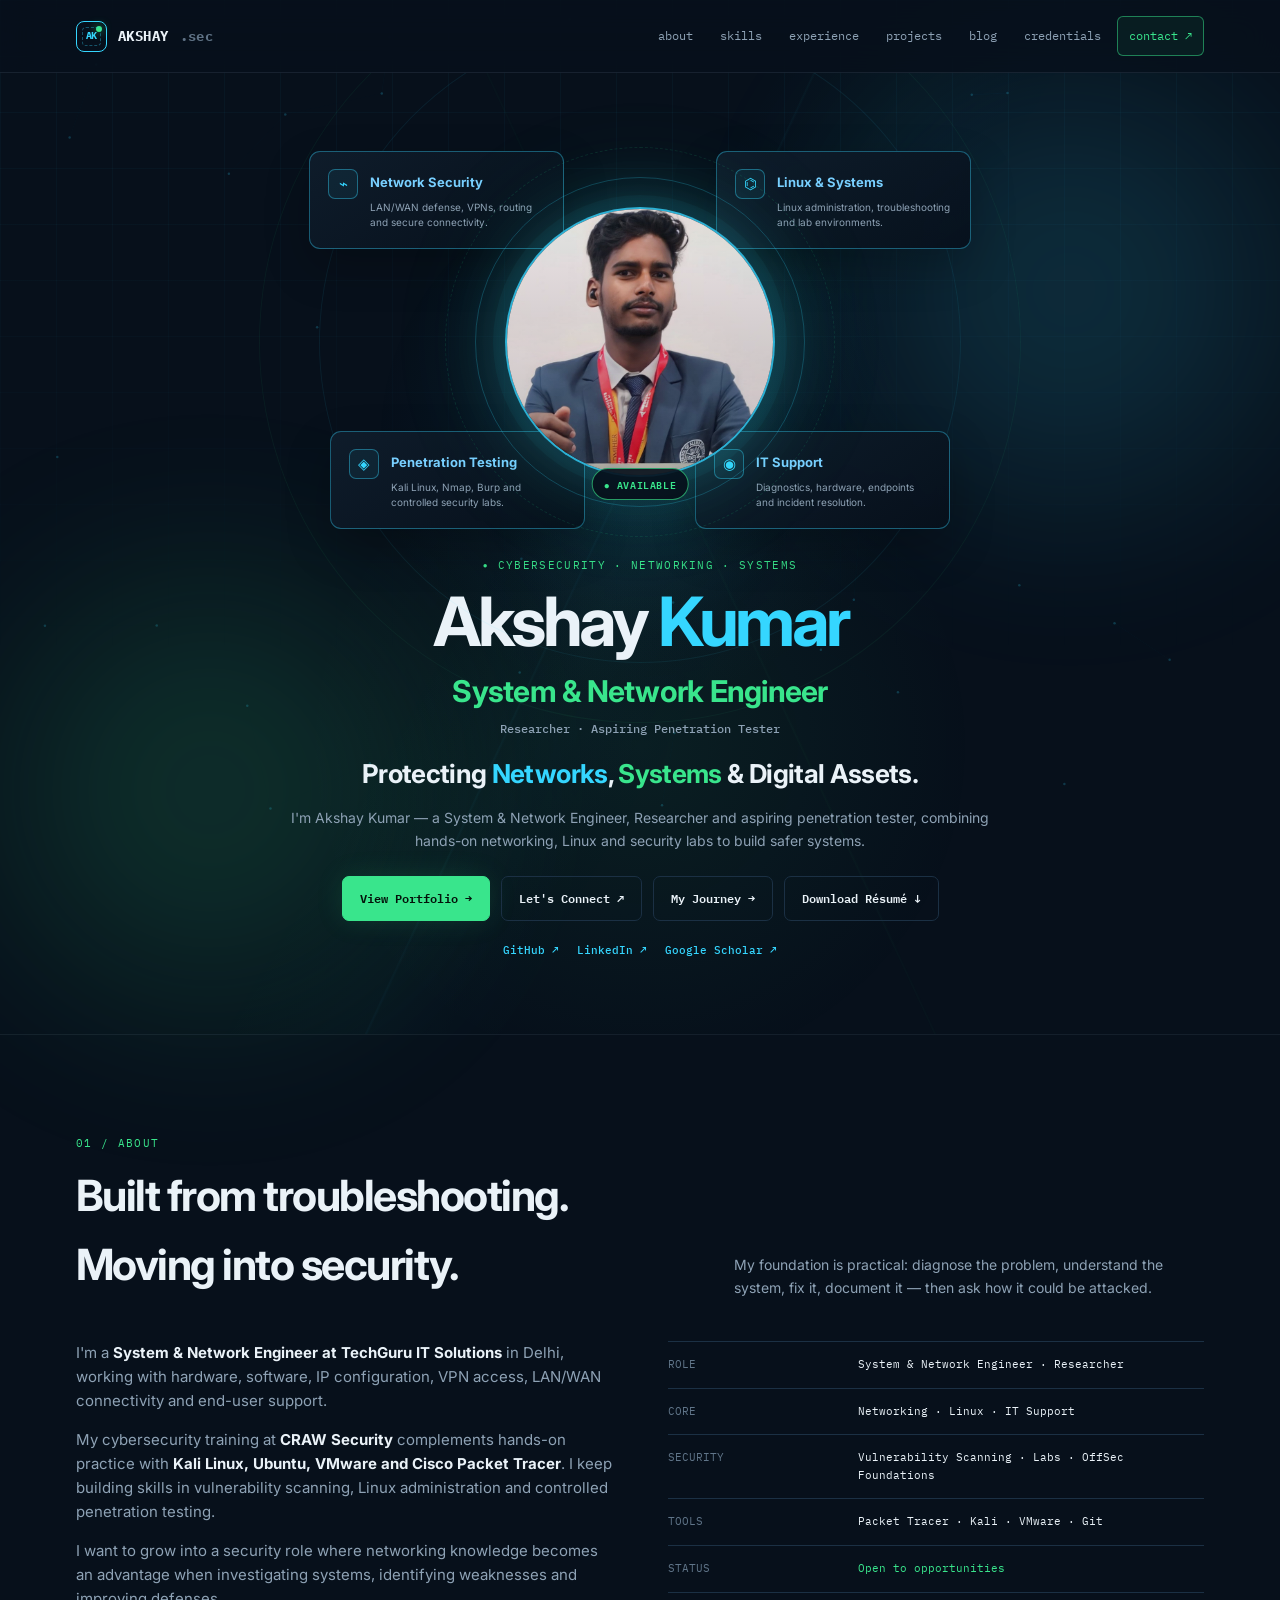
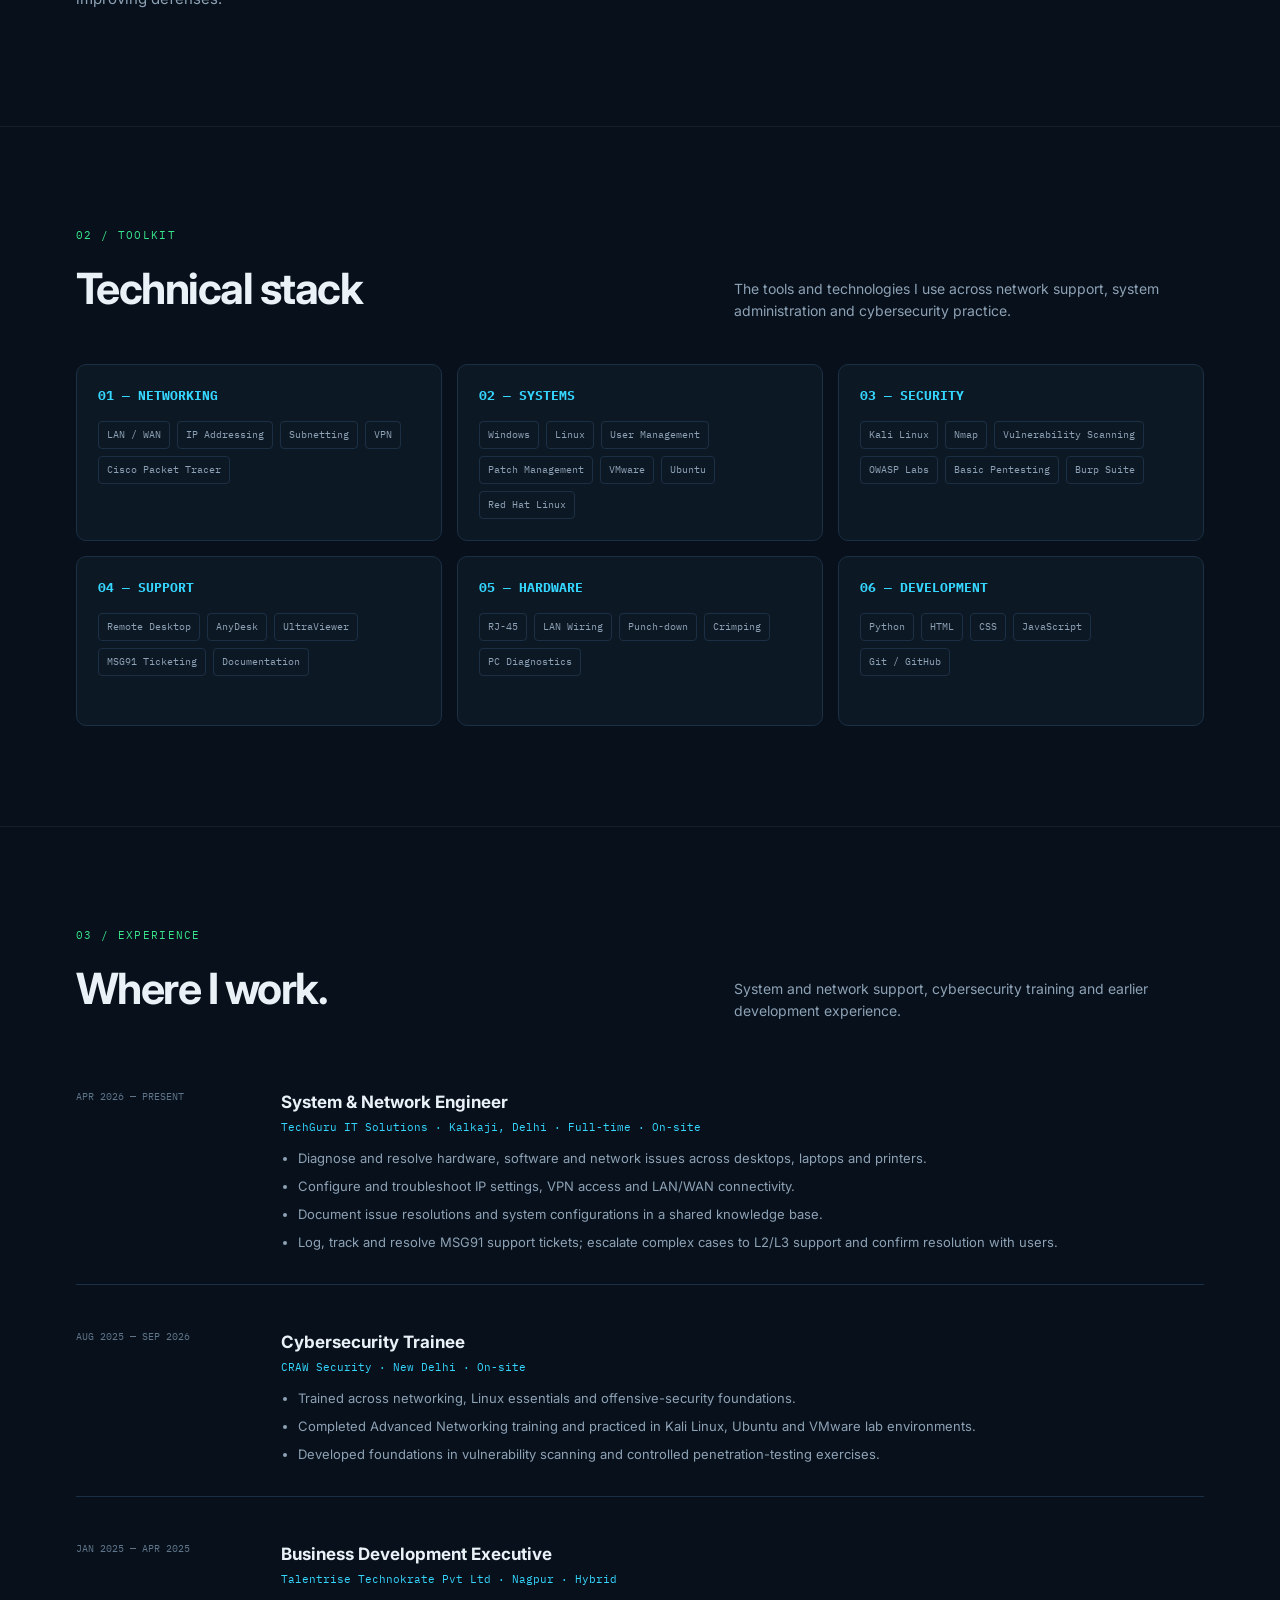
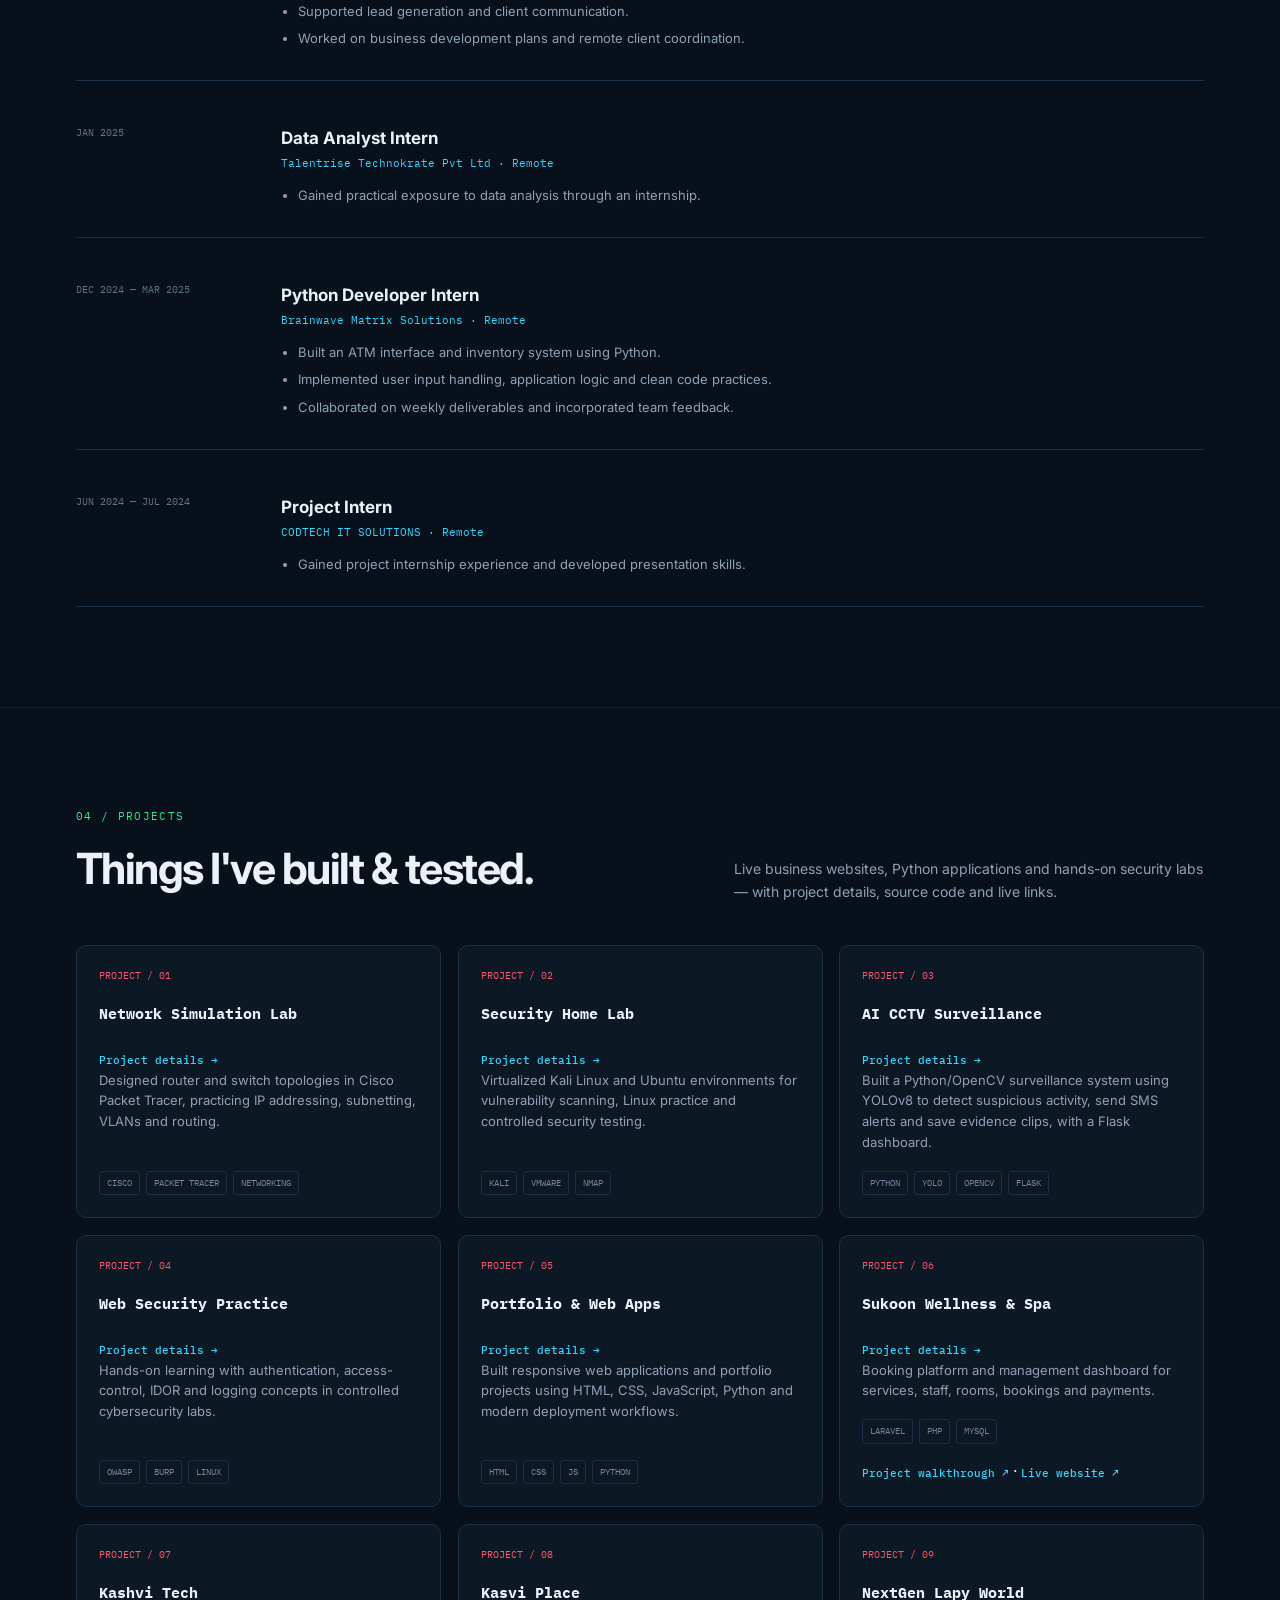
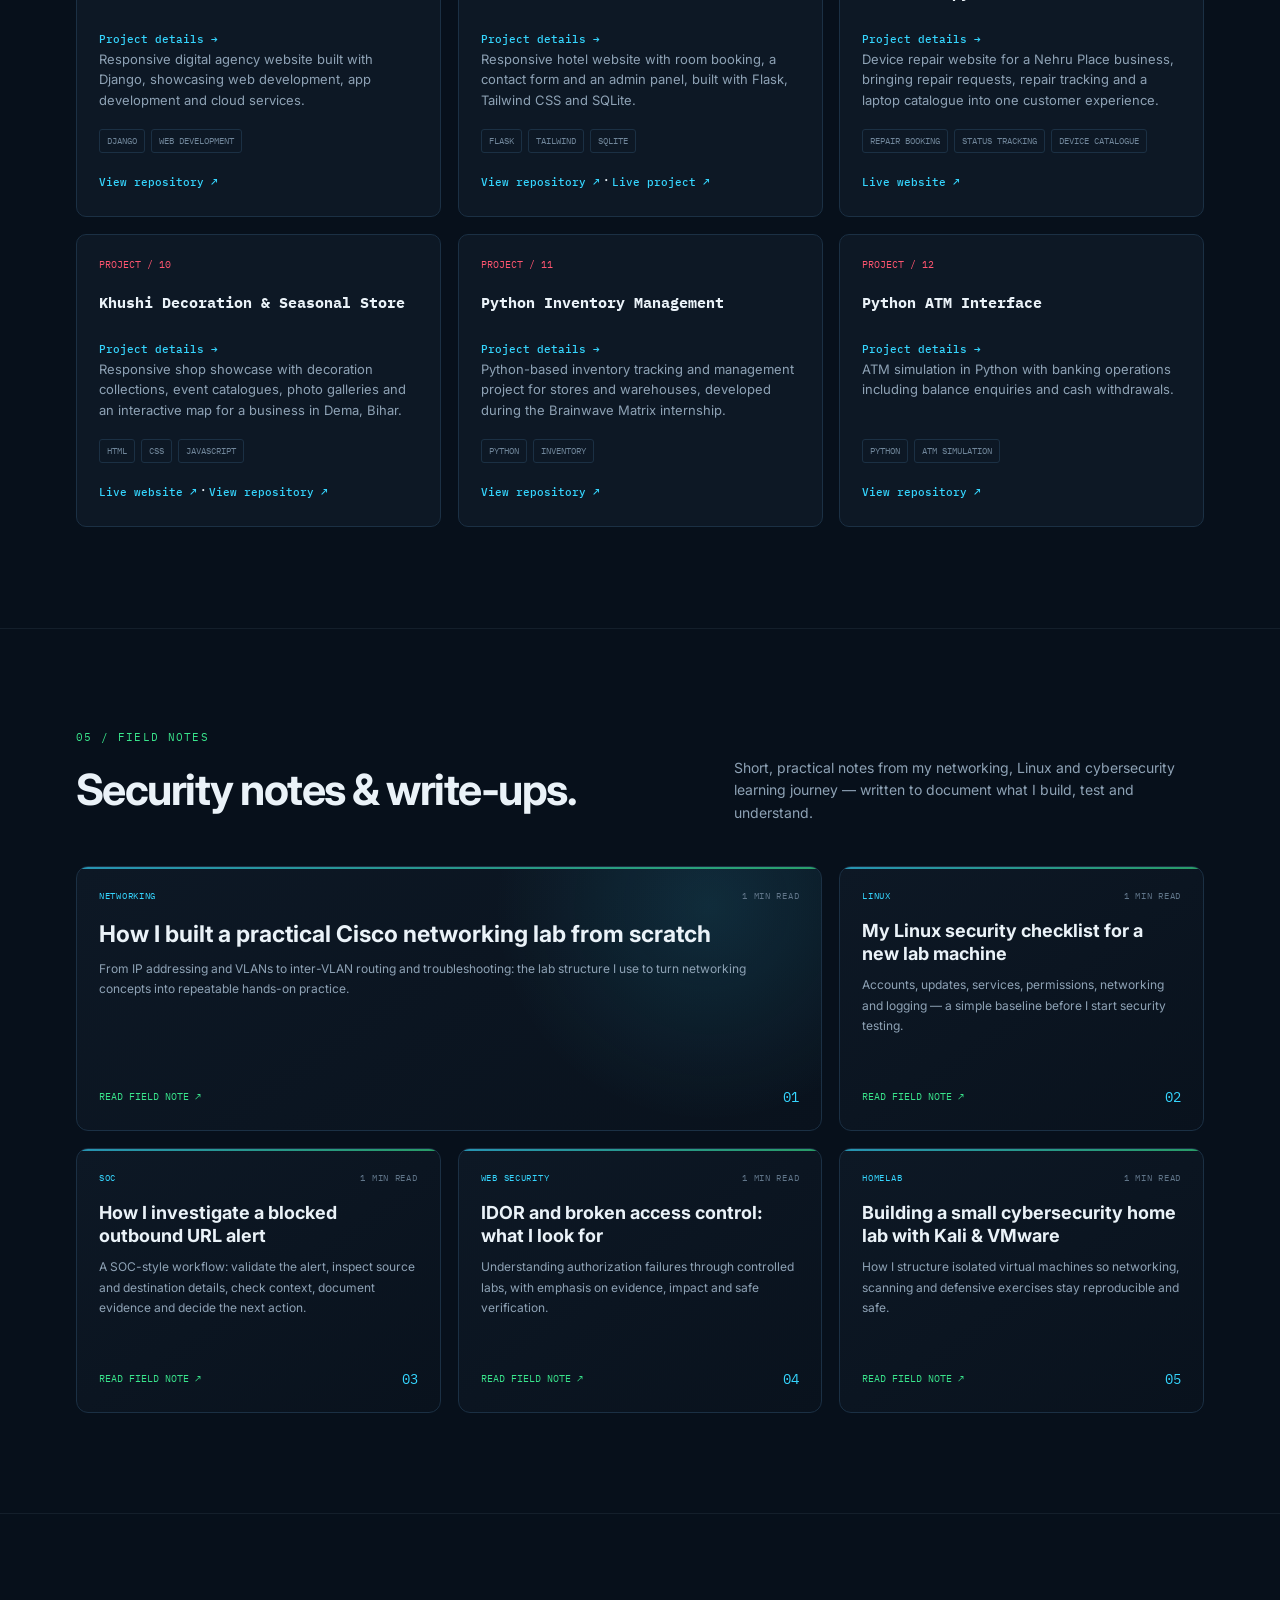
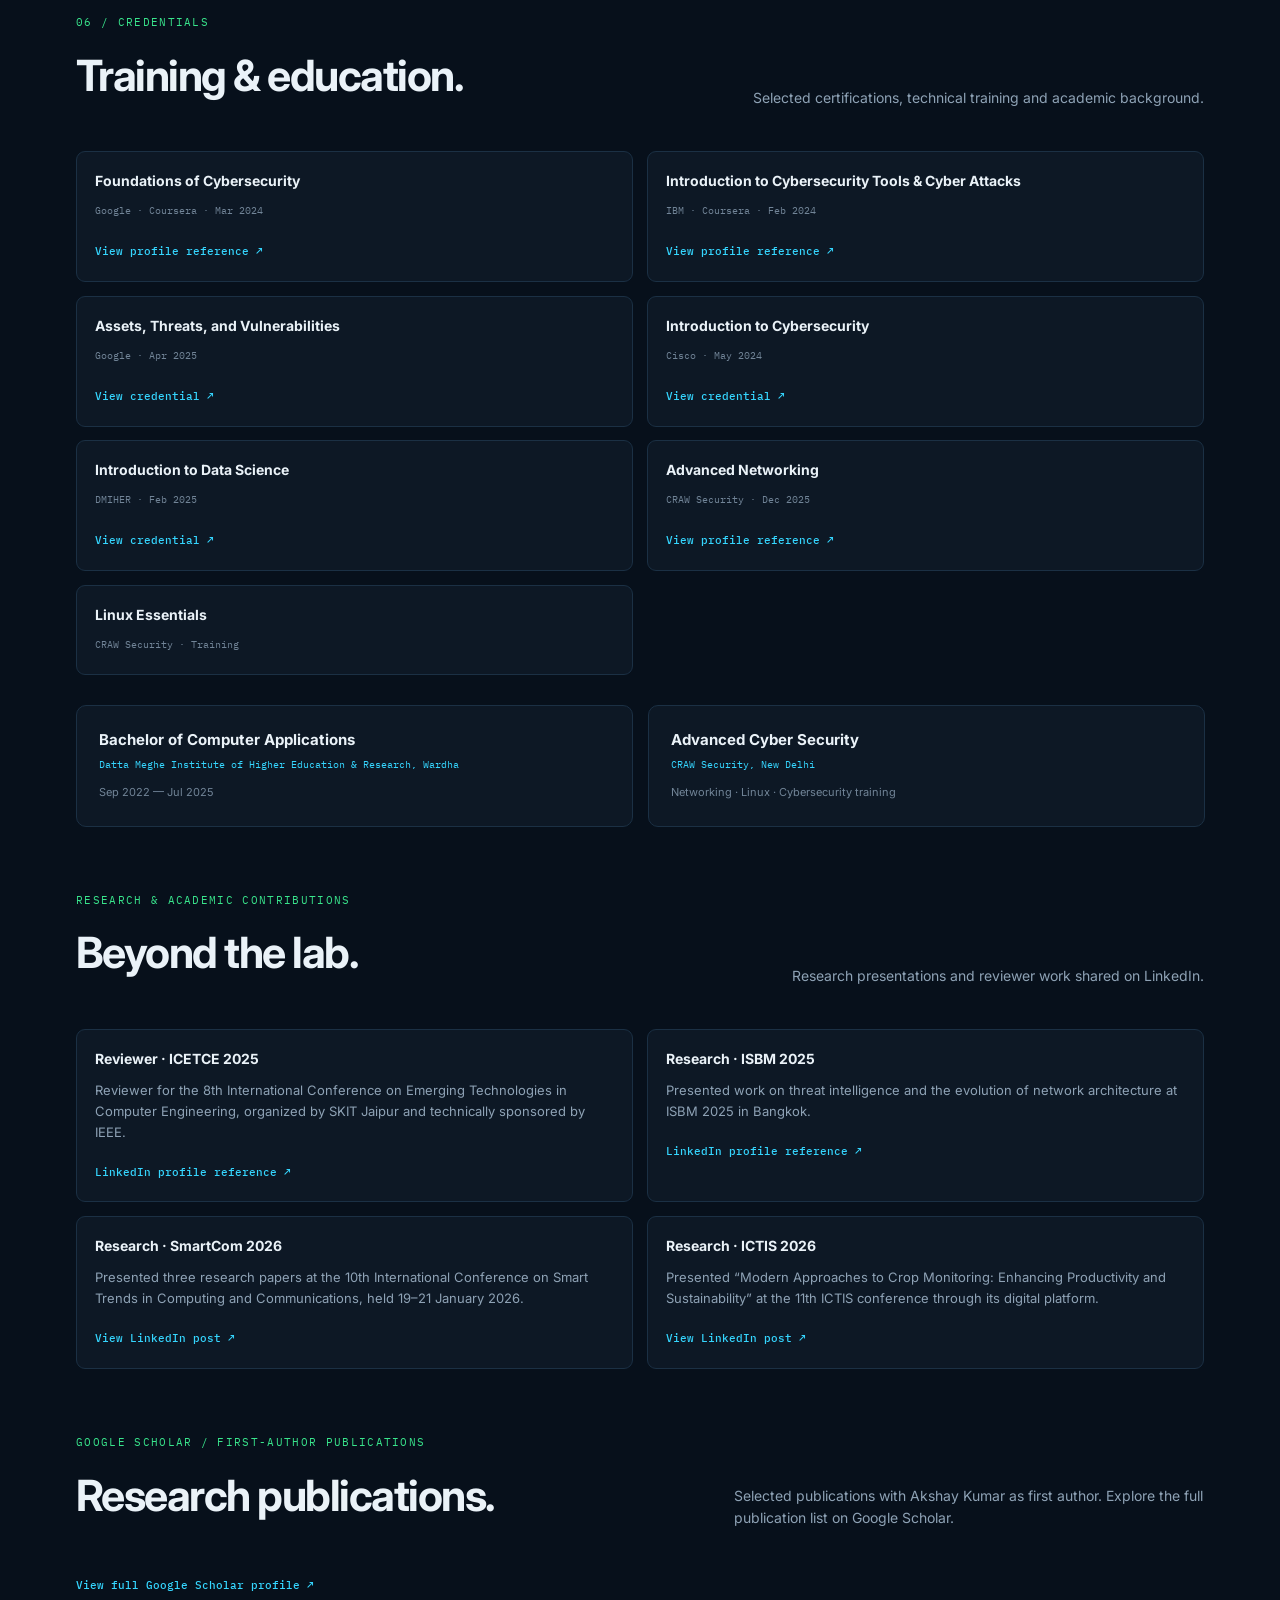
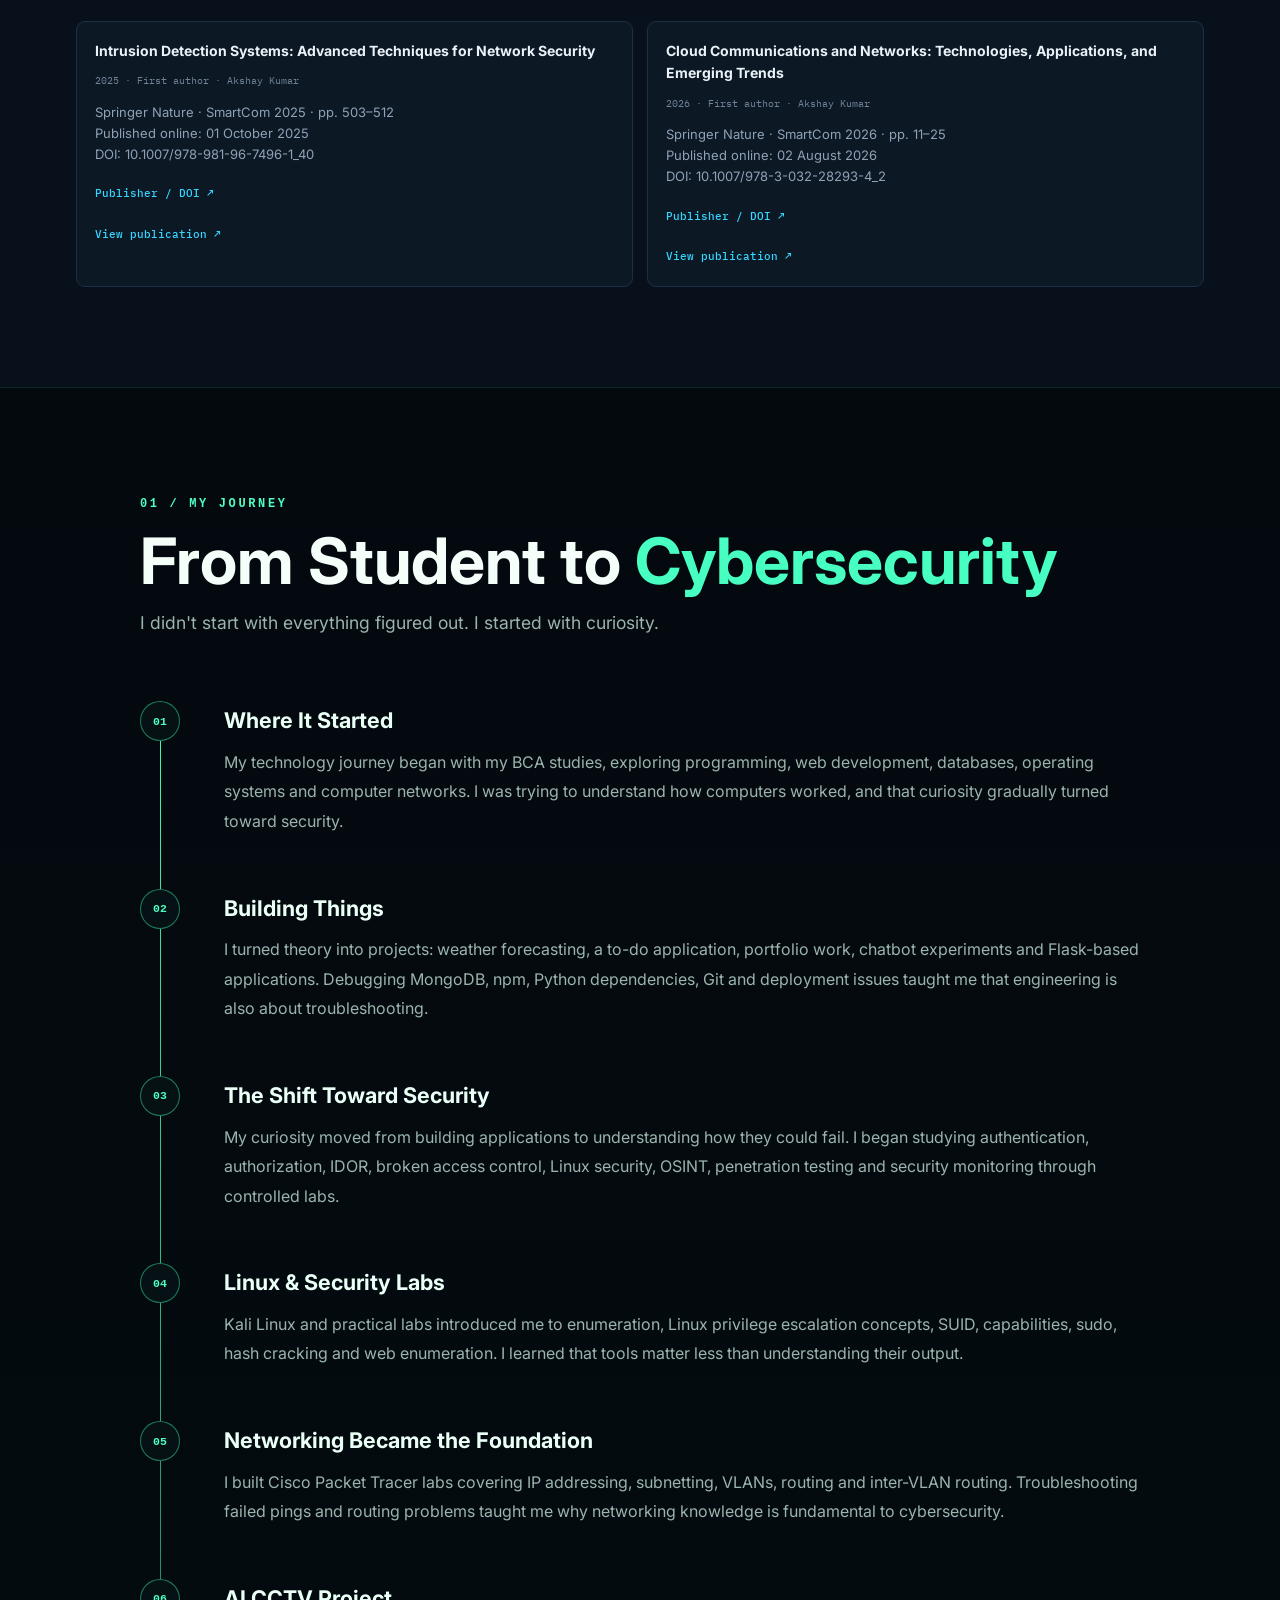
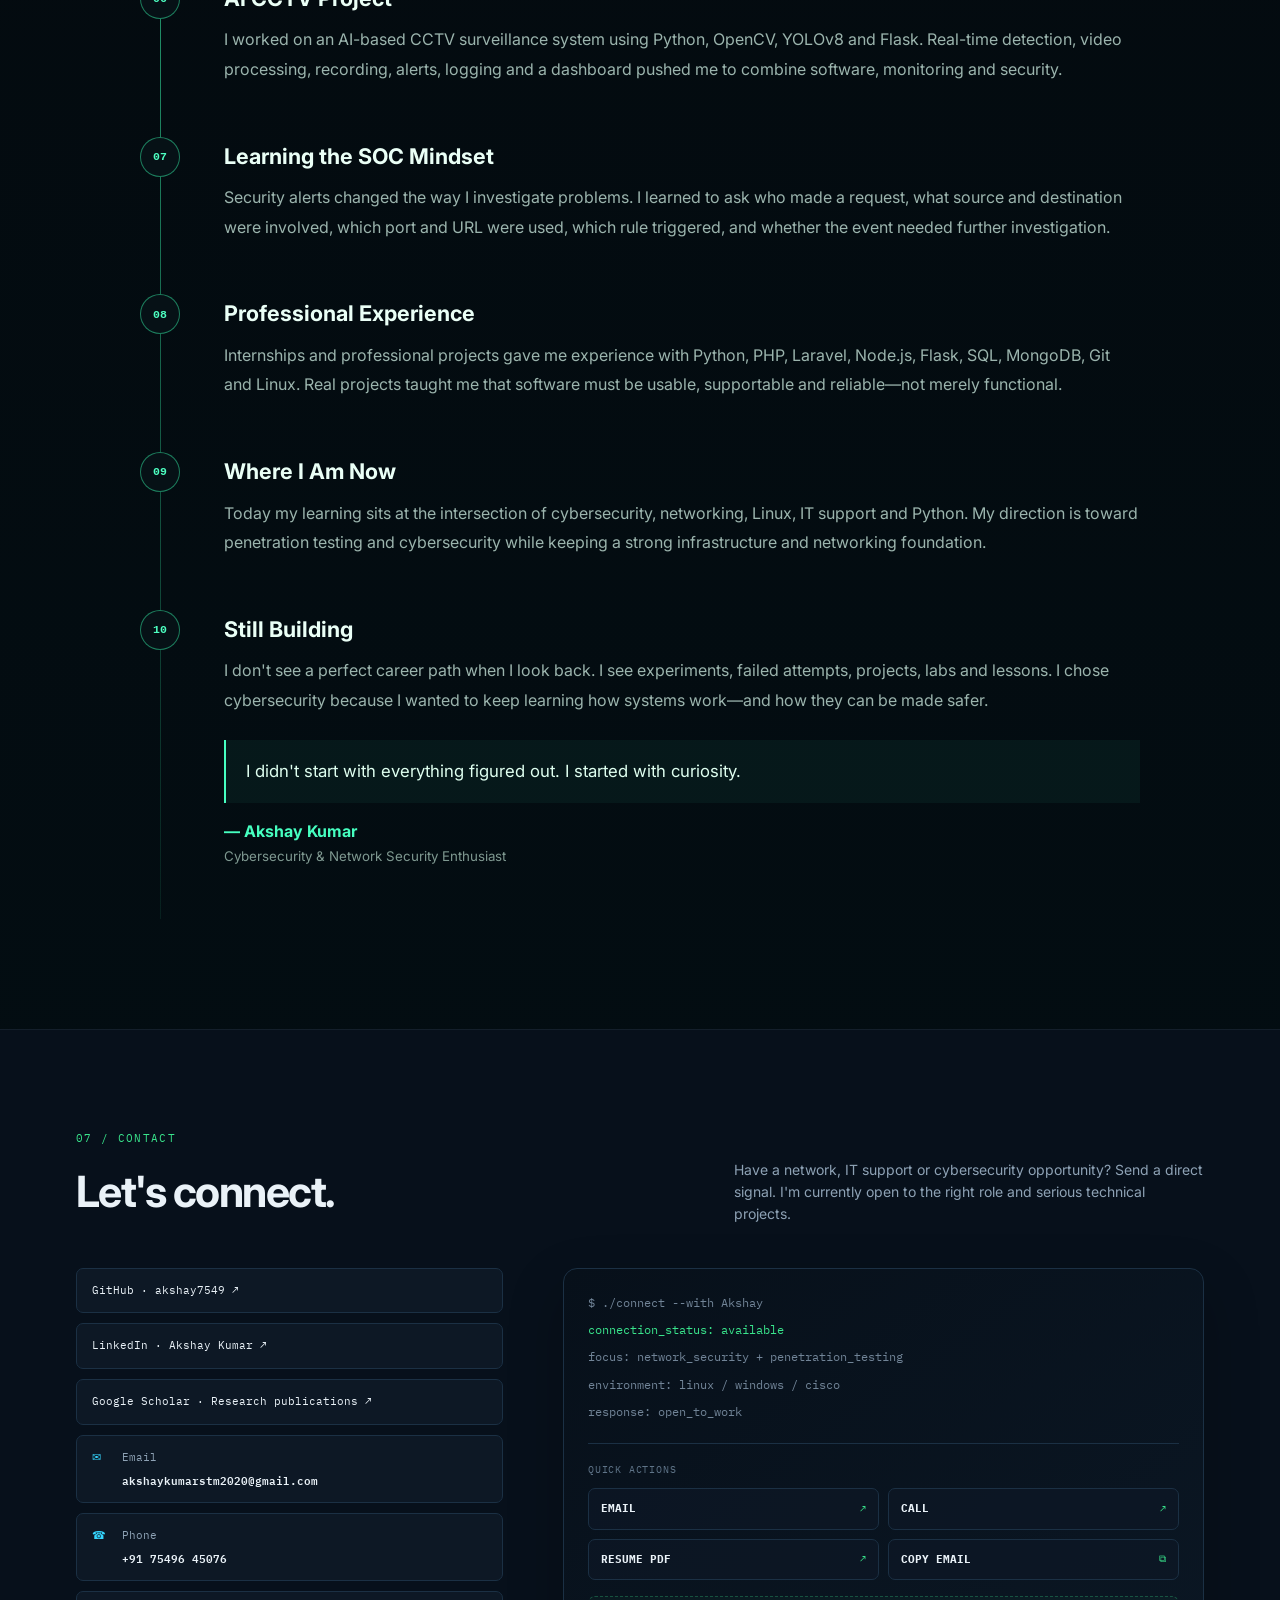
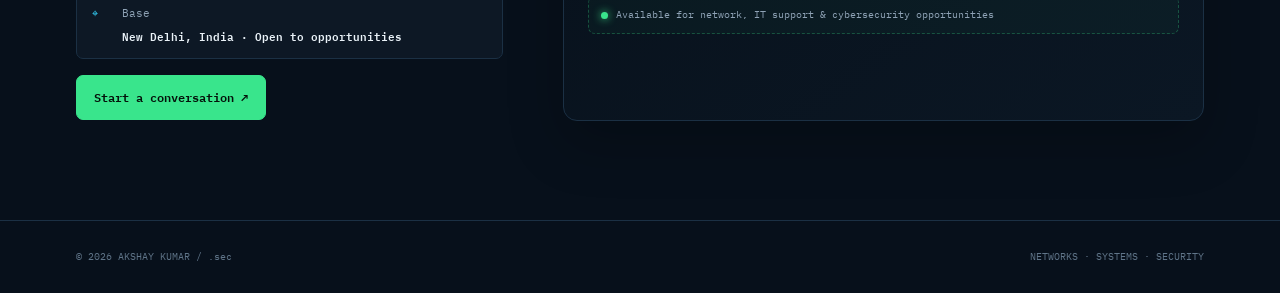
==== index.html @ 7baf6b35 "Add NextGen and GitHub projects to portfolio" ====
<!DOCTYPE html>
<html lang="en">
<head>
<meta charset="UTF-8">
<meta name="viewport" content="width=device-width,initial-scale=1.0">
<title>Akshay Kumar | System &amp; Network Engineer &amp; Researcher</title>
<meta name="description" content="Akshay Kumar — System &amp; Network Engineer, Researcher and aspiring penetration tester. Networking, Linux, IT support and hands-on cybersecurity labs.">
<meta name="theme-color" content="#07101b">
<meta name="color-scheme" content="dark">
<link rel="canonical" href="https://theakshaydev.space/">
<meta property="og:type" content="website">
<meta property="og:locale" content="en_US">
<meta property="og:site_name" content="Akshay Kumar Portfolio">
<meta property="og:title" content="Akshay Kumar | System &amp; Network Engineer &amp; Researcher">
<meta property="og:description" content="Networking, Linux, IT support and hands-on cybersecurity labs. Explore Akshay Kumar's projects, research and experience.">
<meta property="og:url" content="https://theakshaydev.space/">
<meta property="og:image" content="https://theakshaydev.space/assets/akshay-profile-portrait.jpg">
<meta property="og:image:alt" content="Akshay Kumar">
<meta name="twitter:card" content="summary">
<meta name="twitter:title" content="Akshay Kumar | System &amp; Network Engineer &amp; Researcher">
<meta name="twitter:description" content="Networking, Linux, IT support and hands-on cybersecurity labs. Explore projects, research and experience.">
<meta name="twitter:image" content="https://theakshaydev.space/assets/akshay-profile-portrait.jpg">
<meta name="twitter:image:alt" content="Akshay Kumar">
<link rel="preconnect" href="https://fonts.googleapis.com">
<link rel="preconnect" href="https://fonts.gstatic.com" crossorigin>
<link href="https://fonts.googleapis.com/css2?family=IBM+Plex+Mono:wght@400;500;600;700&family=Inter:wght@400;500;600;700;800&display=swap" rel="stylesheet">
<style>
:root{--bg:#07101b;--bg2:#0a1624;--card:#0d1825;--card2:#101e2d;--line:#1b3044;--text:#eaf2f8;--muted:#8ea2b5;--cyan:#35d6ff;--green:#39e58c;--lime:#9dff71;--red:#ff5570;--mono:'IBM Plex Mono',monospace;--sans:'Inter',sans-serif;--max:1180px}
*{box-sizing:border-box;margin:0;padding:0}html{scroll-behavior:smooth}body{background:var(--bg);color:var(--text);font-family:var(--sans);line-height:1.6;overflow-x:hidden}a{color:inherit;text-decoration:none}button{font:inherit}.wrap{max-width:var(--max);margin:auto;padding:0 26px}.grid-bg{position:fixed;inset:0;z-index:-3;background-image:linear-gradient(rgba(53,214,255,.045) 1px,transparent 1px),linear-gradient(90deg,rgba(53,214,255,.045) 1px,transparent 1px);background-size:56px 56px;mask-image:linear-gradient(to bottom,black,transparent 75%)}#network{position:fixed;inset:0;z-index:-2;opacity:.45;pointer-events:none}.glow{position:absolute;width:420px;height:420px;border-radius:50%;filter:blur(100px);opacity:.14;pointer-events:none}.g1{background:var(--cyan);right:-150px;top:80px}.g2{background:var(--green);left:-180px;top:580px}
header{position:sticky;top:0;z-index:50;background:rgba(7,16,27,.78);backdrop-filter:blur(18px);border-bottom:1px solid rgba(142,162,181,.13)}.nav{height:72px;display:flex;align-items:center;justify-content:space-between}.brand{display:flex;align-items:center;gap:11px;font-family:var(--mono);font-weight:700;font-size:14px;letter-spacing:.03em}.brand-mark{width:31px;height:31px;border:1px solid var(--cyan);display:grid;place-items:center;border-radius:8px;color:var(--cyan);position:relative}.brand-mark:after{content:'';position:absolute;inset:5px;border:1px dashed rgba(53,214,255,.35);border-radius:4px}.navlinks{display:flex;gap:5px;align-items:center}.navlinks a{font-family:var(--mono);font-size:12px;color:var(--muted);padding:9px 11px;border-radius:6px}.navlinks a:hover{color:var(--text);background:var(--card)}.navbtn{border:1px solid rgba(57,229,140,.5);color:var(--green)!important;background:rgba(57,229,140,.06)}.toggle{display:none;background:none;border:1px solid var(--line);color:var(--text);width:38px;height:38px;border-radius:7px}
.hero{min-height:calc(100vh - 72px);display:flex;align-items:center;padding:72px 0 80px;position:relative}.hero-grid{display:grid;grid-template-columns:1.05fr .95fr;gap:72px;align-items:center}.eyebrow{font-family:var(--mono);font-size:11px;color:var(--green);letter-spacing:.12em;text-transform:uppercase;margin-bottom:18px;display:flex;gap:9px;align-items:center}.eyebrow:before{content:'●';font-size:8px;animation:pulse 1.8s infinite}@keyframes pulse{50%{opacity:.25}}h1{font-size:clamp(42px,6vw,76px);line-height:1.02;letter-spacing:-.055em;max-width:760px;margin-bottom:22px}h1 .cyan{color:var(--cyan)}h1 .green{color:var(--green)}.lead{font-size:16px;color:var(--muted);max-width:650px;margin-bottom:28px}.tags{display:flex;flex-wrap:wrap;gap:8px;margin-bottom:34px}.tag{font-family:var(--mono);font-size:11px;color:#a9bac9;border:1px solid var(--line);padding:6px 10px;border-radius:5px;background:rgba(13,24,37,.65)}.actions{display:flex;gap:11px;flex-wrap:wrap}.btn{font-family:var(--mono);font-size:12px;font-weight:600;padding:12px 17px;border-radius:7px;border:1px solid var(--line);display:inline-flex;align-items:center;gap:8px}.primary{background:var(--green);border-color:var(--green);color:#04110a}.primary:hover{filter:brightness(1.07);transform:translateY(-1px)}.secondary:hover{border-color:var(--cyan);color:var(--cyan)}
.hero-visual{position:relative}.operator{background:linear-gradient(145deg,rgba(13,24,37,.96),rgba(8,17,28,.96));border:1px solid var(--line);border-radius:14px;overflow:hidden;box-shadow:0 30px 80px rgba(0,0,0,.3)}.op-top{display:flex;align-items:center;justify-content:space-between;padding:13px 16px;border-bottom:1px solid var(--line);font-family:var(--mono);font-size:10px;color:var(--muted)}.status{color:var(--green);display:flex;gap:7px;align-items:center}.status i{width:7px;height:7px;border-radius:50%;background:var(--green);box-shadow:0 0 10px var(--green)}.op-body{display:grid;grid-template-columns:220px 1fr;gap:28px;padding:24px;align-items:center}.photo-frame{width:210px;height:210px;border:2px solid rgba(57,229,140,.72);border-radius:50%;overflow:hidden;position:relative;background:radial-gradient(circle at 50% 42%,#173e35 0,#0d2a25 48%,#07101a 72%);box-shadow:0 0 0 10px rgba(57,229,140,.045),0 0 45px rgba(57,229,140,.16)}.photo-frame:before{content:'';position:absolute;inset:-2px;background:radial-gradient(circle at 50% 65%,rgba(57,229,140,.26),transparent 58%);z-index:0}.photo-frame img{position:relative;z-index:1;width:100%;height:100%;object-fit:cover;object-position:50% 17%;filter:saturate(.96) contrast(1.04)}.photo-frame:after{content:'';position:absolute;inset:0;border-radius:50%;box-shadow:inset 0 -35px 50px rgba(4,12,20,.5);pointer-events:none;z-index:2}.badge{position:absolute;left:50%;bottom:9px;transform:translateX(-50%);z-index:3;background:rgba(7,16,27,.92);border:1px solid var(--green);padding:5px 10px;border-radius:999px;font-family:var(--mono);font-size:9px;color:var(--green);white-space:nowrap;box-shadow:0 0 18px rgba(57,229,140,.15)}.op-copy .mini{font-family:var(--mono);font-size:10px;color:var(--red);letter-spacing:.12em;text-transform:uppercase;margin:8px 0}.op-copy h2{font-family:var(--mono);font-size:22px;margin-bottom:3px}.role{color:var(--muted);font-size:12px;margin-bottom:18px}.meta{display:grid;grid-template-columns:1fr 1fr;gap:10px}.meta div{border-top:1px solid var(--line);padding-top:8px}.meta b{display:block;font-family:var(--mono);font-size:9px;color:#61768b;text-transform:uppercase;margin-bottom:2px}.meta span{font-family:var(--mono);font-size:11px}.terminal{margin-top:16px;background:#07101a;border:1px solid var(--line);border-radius:12px;overflow:hidden}.termbar{padding:11px 14px;border-bottom:1px solid var(--line);font-family:var(--mono);font-size:10px;color:#5f7285;display:flex;gap:7px}.termbar i{width:8px;height:8px;border-radius:50%;background:#405365}.term{padding:18px;font-family:var(--mono);font-size:11px}.cmd{color:var(--cyan);margin-bottom:7px}.out{color:#718497;margin-bottom:11px}.open{color:var(--green)}

/* Spotlight hero — original layout inspired by the supplied reference */
.hero-spotlight{min-height:calc(100vh - 72px);padding:54px 0 74px;overflow:hidden;position:relative;background:radial-gradient(circle at 50% 38%,rgba(24,86,130,.16),transparent 30%),radial-gradient(circle at 50% 70%,rgba(57,229,140,.07),transparent 36%)}
.hero-tech-bg{position:absolute;inset:0;pointer-events:none;opacity:.5;background:radial-gradient(circle at 50% 42%,rgba(53,214,255,.12),transparent 19%),linear-gradient(120deg,transparent 0 40%,rgba(53,214,255,.025) 50%,transparent 60%),linear-gradient(300deg,transparent 0 45%,rgba(57,229,140,.02) 50%,transparent 58%)}
.spotlight-wrap{position:relative;z-index:1}.spotlight-stage{height:430px;max-width:1000px;margin:0 auto;position:relative;display:flex;align-items:center;justify-content:center}.spot-photo-wrap{position:relative;width:330px;height:330px;display:grid;place-items:center;z-index:4}.spot-photo{width:270px;height:270px;border-radius:50%;overflow:hidden;border:2px solid rgba(53,214,255,.8);background:#0b1b28;box-shadow:0 0 0 12px rgba(53,214,255,.045),0 0 70px rgba(53,214,255,.25),0 0 130px rgba(57,229,140,.12);position:relative}.spot-photo:before{content:'';position:absolute;inset:0;background:linear-gradient(180deg,rgba(5,15,24,.02),rgba(5,15,24,.25));z-index:2}.spot-photo img{width:100%;height:100%;object-fit:cover;object-position:50% 15%;filter:saturate(.98) contrast(1.04);transform:scale(1.04)}.spot-ring{position:absolute;border:1px solid rgba(53,214,255,.22);border-radius:50%;pointer-events:none}.ring-1{width:330px;height:330px}.ring-2{width:390px;height:390px;border-color:rgba(57,229,140,.12);border-style:dashed;animation:spin 28s linear infinite}@keyframes spin{to{transform:rotate(360deg)}}.spot-status{position:absolute;bottom:7px;left:50%;transform:translateX(-50%);background:rgba(7,16,27,.9);border:1px solid rgba(57,229,140,.65);color:var(--green);font:600 10px var(--mono);padding:6px 11px;border-radius:999px;letter-spacing:.06em;white-space:nowrap;z-index:5}.spot-card{position:absolute;width:255px;padding:17px 18px;display:flex;gap:12px;align-items:flex-start;background:linear-gradient(145deg,rgba(16,30,45,.9),rgba(7,16,27,.92));border:1px solid rgba(53,214,255,.38);border-radius:11px;box-shadow:0 18px 45px rgba(0,0,0,.22);backdrop-filter:blur(8px);z-index:3}.spot-card:after{content:'';position:absolute;width:80px;height:1px;background:linear-gradient(90deg,rgba(53,214,255,.5),transparent);top:50%;}.card-tl{left:4%;top:24px}.card-tr{right:4%;top:24px}.card-bl{left:7%;bottom:28px}.card-br{right:7%;bottom:28px}.card-tl:after,.card-bl:after{right:-80px}.card-tr:after,.card-br:after{left:-80px;transform:rotate(180deg)}.spot-icon{width:30px;height:30px;flex:0 0 30px;display:grid;place-items:center;border:1px solid rgba(53,214,255,.4);border-radius:7px;color:var(--cyan);font-family:var(--mono);font-size:15px;background:rgba(53,214,255,.06)}.spot-card b{font-size:13px;color:#78cfff}.spot-card p{font-size:10px;color:var(--muted);line-height:1.55;margin-top:5px}.spotlight-copy{text-align:center;max-width:820px;margin:0 auto}.spotlight-copy .eyebrow{justify-content:center;margin-bottom:12px}.spotlight-copy h1{font-size:clamp(38px,5.5vw,68px);max-width:none;margin-bottom:16px}.spotlight-copy .lead{max-width:720px;margin:0 auto 24px;font-size:14px}.spotlight-copy .actions{justify-content:center}.spotlight-copy .primary{box-shadow:0 0 28px rgba(57,229,140,.12)}
.section{padding:100px 0;border-top:1px solid rgba(142,162,181,.1)}.section-head{display:flex;justify-content:space-between;gap:30px;align-items:end;margin-bottom:42px}.kicker{font-family:var(--mono);font-size:11px;color:var(--green);letter-spacing:.12em;text-transform:uppercase;margin-bottom:9px}.section h2{font-size:clamp(28px,4vw,43px);letter-spacing:-.035em}.section-head p{max-width:470px;color:var(--muted);font-size:14px}.about{display:grid;grid-template-columns:1fr 1fr;gap:55px}.about p{color:var(--muted);margin-bottom:15px;font-size:15px}.about strong{color:var(--text)}.info-list{border-top:1px solid var(--line)}.info-row{display:grid;grid-template-columns:170px 1fr;gap:20px;padding:14px 0;border-bottom:1px solid var(--line);font-family:var(--mono);font-size:11px}.info-row span:first-child{color:#607589}.skills{display:grid;grid-template-columns:repeat(3,1fr);gap:15px}.skill{background:var(--card);border:1px solid var(--line);border-radius:10px;padding:21px;min-height:170px}.skill:hover{border-color:#2d5972;transform:translateY(-2px)}.skill h3{font-family:var(--mono);font-size:13px;color:var(--cyan);margin-bottom:14px}.chips{display:flex;flex-wrap:wrap;gap:7px}.chip{font-family:var(--mono);font-size:10px;color:var(--muted);border:1px solid var(--line);padding:5px 8px;border-radius:4px}.experience{display:grid;gap:20px}.job{display:grid;grid-template-columns:170px 1fr;gap:35px;padding:24px 0;border-bottom:1px solid var(--line)}.job-date{font-family:var(--mono);font-size:10px;color:#607589}.job h3{font-size:17px;margin-bottom:3px}.company{font-family:var(--mono);font-size:11px;color:var(--cyan);margin-bottom:12px}.job ul{padding-left:17px;color:var(--muted);font-size:13px}.job li{margin-bottom:7px}.projects{display:grid;grid-template-columns:repeat(3,1fr);gap:17px}.project{background:var(--card);border:1px solid var(--line);border-radius:10px;padding:22px;min-height:230px;display:flex;flex-direction:column}.project-num{font-family:var(--mono);color:var(--red);font-size:10px;margin-bottom:18px}.project h3{font-family:var(--mono);font-size:15px;margin-bottom:10px}.project p{font-size:13px;color:var(--muted)}.stack{margin-top:auto;padding-top:18px;display:flex;flex-wrap:wrap;gap:6px}.stack span{font-family:var(--mono);font-size:9px;border:1px solid var(--line);padding:4px 7px;color:#70869a;border-radius:3px}.cards{display:grid;grid-template-columns:repeat(2,1fr);gap:14px}.cert{background:var(--card);border:1px solid var(--line);padding:18px;border-radius:9px}.cert h3{font-size:14px;margin-bottom:4px}.cert span{font-family:var(--mono);font-size:10px;color:#718497}.education{display:grid;grid-template-columns:1fr 1fr;gap:15px}.edu{background:var(--card);border:1px solid var(--line);padding:22px;border-radius:10px}.edu h3{font-size:15px}.edu p{font-family:var(--mono);font-size:10px;color:var(--cyan);margin:5px 0}.edu span{font-size:11px;color:#718497} .blog-grid{display:grid;grid-template-columns:repeat(3,1fr);gap:17px}.blog-card{position:relative;background:linear-gradient(145deg,#0d1825,#09121d);border:1px solid var(--line);border-radius:12px;padding:22px;min-height:265px;display:flex;flex-direction:column;overflow:hidden;transition:.25s ease}.blog-card::before{content:"";position:absolute;inset:0 auto auto 0;width:100%;height:2px;background:linear-gradient(90deg,var(--cyan),var(--green));opacity:.65}.blog-card:hover{transform:translateY(-4px);border-color:#2d5972;box-shadow:0 18px 45px rgba(0,0,0,.22)}.blog-meta{display:flex;justify-content:space-between;gap:12px;font-family:var(--mono);font-size:9px;color:#607589;text-transform:uppercase;letter-spacing:.08em}.blog-tag{color:var(--cyan)}.blog-card h3{font-size:18px;line-height:1.25;margin:17px 0 10px}.blog-card p{font-size:12px;line-height:1.7;color:var(--muted)}.blog-footer{margin-top:auto;padding-top:18px;display:flex;align-items:center;justify-content:space-between;gap:10px}.blog-read{font-family:var(--mono);font-size:10px;color:var(--green)}.blog-arrow{font-family:var(--mono);font-size:14px;color:var(--cyan)}.blog-feature{grid-column:span 2;background:radial-gradient(circle at 85% 15%,rgba(53,214,255,.12),transparent 32%),linear-gradient(145deg,#0d1825,#09121d)}.blog-feature h3{font-size:23px}.blog-modal{position:fixed;inset:0;background:rgba(2,7,12,.78);backdrop-filter:blur(8px);display:none;align-items:center;justify-content:center;padding:20px;z-index:100}.blog-modal.open{display:flex}.blog-dialog{width:min(760px,100%);max-height:85vh;overflow:auto;background:#0b1520;border:1px solid #29445a;border-radius:14px;padding:28px;box-shadow:0 30px 90px rgba(0,0,0,.55)}.blog-dialog .kicker{margin-bottom:10px}.blog-dialog h3{font-size:clamp(25px,4vw,38px);margin-bottom:12px}.blog-dialog p{color:#9eb0bf;line-height:1.8;font-size:14px;margin:0 0 15px}.blog-dialog .modal-close{float:right;border:1px solid var(--line);background:transparent;color:var(--text);border-radius:6px;padding:7px 10px;cursor:pointer;font-family:var(--mono)}.contact{display:grid;grid-template-columns:.8fr 1.2fr;gap:60px}.contact-copy p{color:var(--muted);font-size:14px;margin:14px 0 24px}.contact-links{display:grid;gap:10px}.contact-link{border:1px solid var(--line);background:var(--card);padding:13px 15px;border-radius:7px;font-family:var(--mono);font-size:11px}.contact-link:hover{border-color:var(--cyan);color:var(--cyan)}.terminal-contact{background:linear-gradient(145deg,#07101a,#0b1724);border:1px solid var(--line);border-radius:14px;padding:24px;font-family:var(--mono);font-size:12px;box-shadow:0 22px 55px rgba(0,0,0,.24)}.terminal-contact p{color:#718497;margin-bottom:8px}.terminal-contact .green{color:var(--green)}.contact-console{margin-top:22px;border-top:1px solid var(--line);padding-top:18px}.contact-console-label{font-size:10px;color:#5f7488;letter-spacing:.08em;text-transform:uppercase;margin-bottom:10px}.contact-actions{display:grid;grid-template-columns:1fr 1fr;gap:9px}.contact-action{display:flex;align-items:center;justify-content:space-between;gap:10px;padding:11px 12px;border:1px solid var(--line);border-radius:7px;background:rgba(13,24,37,.7);font-size:10px;color:#a9bac9;transition:.2s}.contact-action:hover{border-color:var(--green);color:var(--green);transform:translateY(-1px)}.contact-action strong{font-size:11px;color:var(--text)}.contact-action .arrow{color:var(--green)}.contact-status{display:flex;align-items:center;gap:8px;margin-top:16px;padding:10px 12px;border:1px dashed rgba(57,229,140,.28);border-radius:7px;background:rgba(57,229,140,.035);color:#8ea2b5;font-size:10px}.contact-status i{width:7px;height:7px;border-radius:50%;background:var(--green);box-shadow:0 0 9px var(--green)}footer{border-top:1px solid var(--line);padding:28px 0;color:#607589;font-family:var(--mono);font-size:10px}.footer{display:flex;justify-content:space-between;gap:15px}.reveal{opacity:0;transform:translateY(15px);transition:.65s ease}.reveal.in{opacity:1;transform:none}
@media(max-width:900px){.op-body{grid-template-columns:190px 1fr}.photo-frame{width:180px;height:180px}.navlinks{display:none}.toggle{display:block}.hero-grid,.about,.contact{grid-template-columns:1fr}.hero{padding-top:55px}.hero-visual{max-width:680px}.skills{grid-template-columns:1fr 1fr}.projects{grid-template-columns:1fr}.contact-actions{grid-template-columns:1fr}.job{grid-template-columns:1fr;gap:8px}.section-head{display:block}.section-head p{margin-top:12px}.mobile{display:none}#header.nav-open .navlinks{display:flex;position:absolute;left:0;right:0;top:72px;background:var(--bg2);padding:14px 26px;flex-direction:column;align-items:stretch;border-bottom:1px solid var(--line)}}
@media(max-width:600px){.wrap{padding:0 18px}.hero{padding:45px 0 65px}.op-body{grid-template-columns:1fr}.photo-frame{height:245px}.skills,.cards,.education,.blog-grid{grid-template-columns:1fr}.blog-feature{grid-column:span 1}.meta{grid-template-columns:1fr 1fr}h1{font-size:43px}.section{padding:75px 0}.footer{flex-direction:column}.nav{height:64px}#header.nav-open .navlinks{top:64px}}

@media(max-width:900px){.spotlight-stage{height:390px}.spot-card{width:220px}.card-tl{left:0}.card-tr{right:0}.card-bl{left:2%}.card-br{right:2%}.spot-photo{width:235px;height:235px}.spot-photo-wrap{width:290px;height:290px}.ring-1{width:290px;height:290px}.ring-2{width:340px;height:340px}}
@media(max-width:700px){.hero-spotlight{padding-top:32px}.spotlight-stage{height:520px;display:block}.spot-photo-wrap{position:absolute;top:60px;left:50%;transform:translateX(-50%);width:260px;height:260px}.spot-photo{width:215px;height:215px}.ring-1{width:260px;height:260px}.ring-2{width:305px;height:305px}.spot-card{width:calc(50% - 10px);padding:12px;font-size:10px}.spot-card b{font-size:11px}.spot-card p{font-size:9px}.card-tl{left:0;top:8px}.card-tr{right:0;top:8px}.card-bl{left:0;bottom:18px}.card-br{right:0;bottom:18px}.spot-card:after{display:none}.spotlight-copy h1{font-size:38px}.spotlight-copy .lead{font-size:13px}.spot-icon{width:24px;height:24px;flex-basis:24px;font-size:12px}}

/* Reliability + visual polish */
.skip-link{position:fixed;left:14px;top:-60px;z-index:100;color:#04110a;background:var(--green);padding:9px 12px;border-radius:7px;font:700 11px var(--mono);transition:top .2s}.skip-link:focus{top:14px}.brand-mark{font-size:10px;letter-spacing:-.04em}.brand-mark:before{content:'';position:absolute;width:6px;height:6px;background:var(--green);border-radius:50%;right:4px;top:4px;box-shadow:0 0 10px rgba(57,229,140,.8)}.hero-spotlight:before{content:'';position:absolute;inset:0;background-image:linear-gradient(115deg,transparent 0 47%,rgba(53,214,255,.055) 47.1%,transparent 47.25%),linear-gradient(65deg,transparent 0 54%,rgba(57,229,140,.04) 54.1%,transparent 54.25%);opacity:.65;pointer-events:none}.spotlight-stage:before,.spotlight-stage:after{content:'';position:absolute;border-radius:50%;border:1px solid rgba(53,214,255,.08);width:640px;height:640px;transform:rotate(-18deg);pointer-events:none}.spotlight-stage:after{width:760px;height:760px;border-color:rgba(57,229,140,.055);transform:rotate(24deg)}.spotlight-stage>*{will-change:transform}.spot-card{transition:transform .25s ease,border-color .25s ease,box-shadow .25s ease}.spot-card:hover{transform:translateY(-4px);border-color:rgba(53,214,255,.7);box-shadow:0 22px 55px rgba(0,0,0,.32),0 0 28px rgba(53,214,255,.08)}.spot-photo{transition:transform .35s ease,box-shadow .35s ease}.spot-photo:hover{transform:scale(1.025);box-shadow:0 0 0 12px rgba(53,214,255,.05),0 0 90px rgba(53,214,255,.3),0 0 150px rgba(57,229,140,.16)}.trust-strip{display:flex;justify-content:center;flex-wrap:wrap;gap:8px;margin-top:24px}.trust-strip span{font:600 9px var(--mono);letter-spacing:.07em;color:#6f8396;border:1px solid rgba(27,48,68,.95);background:rgba(7,16,27,.55);padding:7px 9px;border-radius:999px}.trust-strip i{display:inline-block;width:5px;height:5px;border-radius:50%;background:var(--green);box-shadow:0 0 8px rgba(57,229,140,.6);margin-right:5px}.section{scroll-margin-top:88px}.project,.skill,.cert,.edu{transition:transform .25s ease,border-color .25s ease,box-shadow .25s ease}.project:hover,.skill:hover,.cert:hover,.edu:hover{transform:translateY(-4px);border-color:rgba(53,214,255,.45);box-shadow:0 18px 42px rgba(0,0,0,.18)}.contact-action{transition:transform .2s ease,border-color .2s ease,background .2s ease}.contact-action:hover{transform:translateY(-2px)}button:focus-visible,a:focus-visible{outline:2px solid var(--cyan);outline-offset:3px}.terminal,.operator,.spot-card,.project,.skill,.cert,.edu,.terminal-contact{contain:layout paint}@media(prefers-reduced-motion:reduce){html{scroll-behavior:auto}.ring-2{animation:none}.reveal{opacity:1!important;transform:none!important}.spot-card,.spot-photo,.project,.skill,.cert,.edu,.contact-action{transition:none}.spot-photo:hover,.spot-card:hover,.project:hover,.skill:hover,.cert:hover,.edu:hover,.contact-action:hover{transform:none}}@media(max-width:700px){.trust-strip{gap:6px}.trust-strip span{font-size:8px;padding:6px 8px}.spotlight-stage:before,.spotlight-stage:after{display:none}.spot-card{backdrop-filter:blur(5px)}}
.profile-links{display:flex;justify-content:center;flex-wrap:wrap;gap:18px;margin-top:20px}.profile-link{color:var(--cyan);font:500 11px var(--mono);line-height:1.7}.profile-link:hover{color:var(--green);text-decoration:underline}.project-links{margin-top:15px}.cert p{font-size:13px;color:var(--muted);margin-top:10px}.research-block{margin-top:65px}
/* Requested profile improvements; original palette, portrait and card layout retained. */
.spotlight-copy .hero-role{font-size:clamp(20px,2.6vw,30px);font-weight:700;line-height:1.3;color:var(--green);margin:0 0 8px;letter-spacing:-.025em}
.hero-specialism{font:500 12px/1.6 var(--mono);color:var(--muted);margin:0 0 18px}
.hero-tagline{font-size:clamp(18px,2.5vw,26px);font-weight:700;line-height:1.35;letter-spacing:-.025em;margin:0 0 16px}
.hero-tagline .cyan{color:var(--cyan)}.hero-tagline .green{color:var(--green)}
.blog-card[role=button]{cursor:pointer}.blog-card:focus-visible{outline:2px solid var(--cyan);outline-offset:4px}
.project-detail-trigger{font:500 11px/1.7 var(--mono);color:var(--cyan);border:0;background:transparent;padding:0;cursor:pointer;align-self:flex-start;margin-top:15px;text-align:left}
.project-detail-trigger:hover{color:var(--green);text-decoration:underline}
.blog-dialog h4{font:600 11px/1.6 var(--mono);letter-spacing:.08em;text-transform:uppercase;color:var(--cyan);margin:20px 0 8px}
.project-preview{margin:18px 0 22px}.project-preview img{display:block;width:100%;height:auto;border:1px solid var(--line);border-radius:8px}.project-preview figcaption{color:var(--muted);font:400 10px/1.6 var(--mono);margin-top:8px}
.blog-dialog .case-links{display:flex;flex-wrap:wrap;gap:16px;margin-top:22px}.blog-dialog a{color:var(--cyan)}
.publication-meta{overflow-wrap:anywhere}.contact-link strong{overflow-wrap:anywhere}
@media(max-width:700px){.hero-specialism{font-size:10px}.hero-tagline{font-size:19px}.spotlight-copy .hero-role{font-size:21px}}
</style>
<style>
.journey-story{padding:110px 6vw;background:linear-gradient(180deg,rgba(4,9,14,.96),rgba(3,13,18,.99));border-top:1px solid rgba(55,255,179,.12)}.journey-wrap{max-width:1000px;margin:auto}.journey-kicker{font:700 .75rem/1 monospace;letter-spacing:.22em;color:#4dffc1;margin-bottom:18px}.journey-wrap h2{font-size:clamp(2.2rem,5vw,4.5rem);line-height:1.02;margin:0 0 16px;color:#f4fff9}.journey-wrap h2 span{color:#46ffc0}.journey-lead{font-size:1.1rem;color:#9bb4ad;margin:0 0 64px}.journey-timeline{position:relative}.journey-timeline:before{content:"";position:absolute;left:20px;top:0;bottom:0;width:1px;background:linear-gradient(#39ffb2,rgba(57,255,178,.08))}.journey-chapter{position:relative;display:grid;grid-template-columns:60px 1fr;gap:24px;padding:0 0 52px}.chapter-no{width:40px;height:40px;border:1px solid rgba(57,255,178,.45);border-radius:50%;display:grid;place-items:center;background:#061116;color:#4dffc1;font:700 .72rem monospace;z-index:1}.journey-chapter h3{margin:2px 0 10px;font-size:1.35rem;color:#eafff6}.journey-chapter p{margin:0;color:#9bb4ad;line-height:1.85}.journey-chapter blockquote{margin:25px 0 16px;padding:18px 20px;border-left:2px solid #46ffc0;background:rgba(70,255,192,.05);color:#dffff0;font-size:1.05rem}.journey-sign{color:#46ffc0;font-weight:700;line-height:1.5}.journey-sign small{color:#7f9991;font-weight:400}@media(max-width:650px){.journey-story{padding:75px 20px}.journey-lead{margin-bottom:45px}.journey-chapter{grid-template-columns:45px 1fr;gap:15px}.journey-timeline:before{left:19px}.chapter-no{width:38px;height:38px}.journey-chapter p{font-size:.94rem;line-height:1.7}}
</style>
<link rel="stylesheet" href="assets/qa-fixes.css">
</head>
<body>
<a class="skip-link" href="#home">Skip to content</a>
<div class="grid-bg"></div><canvas id="network"></canvas><div class="glow g1"></div><div class="glow g2"></div>
<header id="header"><div class="wrap nav">
<a class="brand" href="#home"><span class="brand-mark">AK</span>AKSHAY<span style="color:#5f7285">.sec</span></a>
<nav class="navlinks" id="navlinks"><a href="#about">about</a><a href="#skills">skills</a><a href="#experience">experience</a><a href="#projects">projects</a><a href="#blog">blog</a><a href="#credentials">credentials</a><a href="#contact" class="navbtn">contact ↗</a></nav>
<button class="toggle" id="toggle" aria-label="Open navigation" aria-expanded="false" aria-controls="navlinks">☰</button></div></header>
<main id="home">
<section class="hero hero-spotlight"><div class="hero-tech-bg"></div><div class="wrap spotlight-wrap">
<div class="spotlight-stage reveal">
  <div class="spotlight-orbit orbit-a"></div><div class="spotlight-orbit orbit-b"></div>
  <div class="spot-card card-tl"><span class="spot-icon">⌁</span><div><b>Network Security</b><p>LAN/WAN defense, VPNs, routing and secure connectivity.</p></div></div>
  <div class="spot-card card-tr"><span class="spot-icon">⌬</span><div><b>Linux & Systems</b><p>Linux administration, troubleshooting and lab environments.</p></div></div>
  <div class="spot-card card-bl"><span class="spot-icon">◈</span><div><b>Penetration Testing</b><p>Kali Linux, Nmap, Burp and controlled security labs.</p></div></div>
  <div class="spot-card card-br"><span class="spot-icon">◉</span><div><b>IT Support</b><p>Diagnostics, hardware, endpoints and incident resolution.</p></div></div>
  <div class="spot-photo-wrap"><div class="spot-ring ring-1"></div><div class="spot-ring ring-2"></div><div class="spot-photo"><img src="assets/akshay-profile-portrait.jpg" alt="Akshay Kumar"></div><span class="spot-status">● AVAILABLE</span></div>
</div>
<div class="spotlight-copy reveal">
  <div class="eyebrow">cybersecurity · networking · systems</div>
  <h1>Akshay <span class="cyan">Kumar</span></h1>
  <p class="hero-role">System &amp; Network Engineer</p>
  <p class="hero-specialism">Researcher · Aspiring Penetration Tester</p>
  <p class="hero-tagline">Protecting <span class="cyan">Networks</span>, <span class="green">Systems</span> &amp; Digital Assets.</p>
  <p class="lead">I'm Akshay Kumar — a System &amp; Network Engineer, Researcher and aspiring penetration tester, combining hands-on networking, Linux and security labs to build safer systems.</p>
  <div class="actions"><a class="btn primary" href="#projects">View Portfolio →</a><a class="btn secondary" href="#contact">Let's Connect ↗</a><a class="btn secondary" href="#journey-story">My Journey →</a><a class="btn secondary" href="assets/Akshay-Kumar-Resume.pdf" download="Akshay-Kumar-Resume.pdf">Download Résumé ↓</a></div><div class="profile-links"><a class="profile-link" href="https://github.com/akshay7549" target="_blank" rel="noopener noreferrer">GitHub ↗</a><a class="profile-link" href="https://www.linkedin.com/in/akshay-kumar-090990249/" target="_blank" rel="noopener noreferrer">LinkedIn ↗</a><a class="profile-link" href="https://scholar.google.com/citations?user=n_KkLYUAAAAJ&amp;hl=en" target="_blank" rel="noopener noreferrer">Google Scholar ↗</a></div>
</div>
</div></section>
<section class="section" id="about"><div class="wrap"><div class="section-head reveal"><div><div class="kicker">01 / about</div><h2>Built from troubleshooting.<br>Moving into security.</h2></div><p>My foundation is practical: diagnose the problem, understand the system, fix it, document it — then ask how it could be attacked.</p></div><div class="about"><div class="reveal"><p>I'm a <strong>System &amp; Network Engineer at TechGuru IT Solutions</strong> in Delhi, working with hardware, software, IP configuration, VPN access, LAN/WAN connectivity and end-user support.</p><p>My cybersecurity training at <strong>CRAW Security</strong> complements hands-on practice with <strong>Kali Linux, Ubuntu, VMware and Cisco Packet Tracer</strong>. I keep building skills in vulnerability scanning, Linux administration and controlled penetration testing.</p><p>I want to grow into a security role where networking knowledge becomes an advantage when investigating systems, identifying weaknesses and improving defenses.</p></div><div class="info-list reveal"><div class="info-row"><span>ROLE</span><span>System &amp; Network Engineer · Researcher</span></div><div class="info-row"><span>CORE</span><span>Networking · Linux · IT Support</span></div><div class="info-row"><span>SECURITY</span><span>Vulnerability Scanning · Labs · OffSec Foundations</span></div><div class="info-row"><span>TOOLS</span><span>Packet Tracer · Kali · VMware · Git</span></div><div class="info-row"><span>STATUS</span><span style="color:var(--green)">Open to opportunities</span></div></div></div></div></section>

<section class="section" id="skills"><div class="wrap"><div class="section-head reveal"><div><div class="kicker">02 / toolkit</div><h2>Technical stack</h2></div><p>The tools and technologies I use across network support, system administration and cybersecurity practice.</p></div><div class="skills">
<div class="skill reveal"><h3>01 — NETWORKING</h3><div class="chips"><span class="chip">LAN / WAN</span><span class="chip">IP Addressing</span><span class="chip">Subnetting</span><span class="chip">VPN</span><span class="chip">Cisco Packet Tracer</span></div></div>
<div class="skill reveal"><h3>02 — SYSTEMS</h3><div class="chips"><span class="chip">Windows</span><span class="chip">Linux</span><span class="chip">User Management</span><span class="chip">Patch Management</span><span class="chip">VMware</span><span class="chip">Ubuntu</span><span class="chip">Red Hat Linux</span></div></div>
<div class="skill reveal"><h3>03 — SECURITY</h3><div class="chips"><span class="chip">Kali Linux</span><span class="chip">Nmap</span><span class="chip">Vulnerability Scanning</span><span class="chip">OWASP Labs</span><span class="chip">Basic Pentesting</span><span class="chip">Burp Suite</span></div></div>
<div class="skill reveal"><h3>04 — SUPPORT</h3><div class="chips"><span class="chip">Remote Desktop</span><span class="chip">AnyDesk</span><span class="chip">UltraViewer</span><span class="chip">MSG91 Ticketing</span><span class="chip">Documentation</span></div></div>
<div class="skill reveal"><h3>05 — HARDWARE</h3><div class="chips"><span class="chip">RJ-45</span><span class="chip">LAN Wiring</span><span class="chip">Punch-down</span><span class="chip">Crimping</span><span class="chip">PC Diagnostics</span></div></div>
<div class="skill reveal"><h3>06 — DEVELOPMENT</h3><div class="chips"><span class="chip">Python</span><span class="chip">HTML</span><span class="chip">CSS</span><span class="chip">JavaScript</span><span class="chip">Git / GitHub</span></div></div>
</div></div></section>

<section class="section" id="experience"><div class="wrap"><div class="section-head reveal"><div><div class="kicker">03 / experience</div><h2>Where I work.</h2></div><p>System and network support, cybersecurity training and earlier development experience.</p></div><div class="experience"><div class="job reveal"><div class="job-date">APR 2026 — PRESENT</div><div><h3>System &amp; Network Engineer</h3><div class="company">TechGuru IT Solutions · Kalkaji, Delhi · Full-time · On-site</div><ul><li>Diagnose and resolve hardware, software and network issues across desktops, laptops and printers.</li><li>Configure and troubleshoot IP settings, VPN access and LAN/WAN connectivity.</li><li>Document issue resolutions and system configurations in a shared knowledge base.</li><li>Log, track and resolve MSG91 support tickets; escalate complex cases to L2/L3 support and confirm resolution with users.</li></ul></div></div><div class="job reveal"><div class="job-date">AUG 2025 — SEP 2026</div><div><h3>Cybersecurity Trainee</h3><div class="company">CRAW Security · New Delhi · On-site</div><ul><li>Trained across networking, Linux essentials and offensive-security foundations.</li><li>Completed Advanced Networking training and practiced in Kali Linux, Ubuntu and VMware lab environments.</li><li>Developed foundations in vulnerability scanning and controlled penetration-testing exercises.</li></ul></div></div><div class="job reveal"><div class="job-date">JAN 2025 — APR 2025</div><div><h3>Business Development Executive</h3><div class="company">Talentrise Technokrate Pvt Ltd · Nagpur · Hybrid</div><ul><li>Supported lead generation and client communication.</li><li>Worked on business development plans and remote client coordination.</li></ul></div></div><div class="job reveal"><div class="job-date">JAN 2025</div><div><h3>Data Analyst Intern</h3><div class="company">Talentrise Technokrate Pvt Ltd · Remote</div><ul><li>Gained practical exposure to data analysis through an internship.</li></ul></div></div><div class="job reveal"><div class="job-date">DEC 2024 — MAR 2025</div><div><h3>Python Developer Intern</h3><div class="company">Brainwave Matrix Solutions · Remote</div><ul><li>Built an ATM interface and inventory system using Python.</li><li>Implemented user input handling, application logic and clean code practices.</li><li>Collaborated on weekly deliverables and incorporated team feedback.</li></ul></div></div><div class="job reveal"><div class="job-date">JUN 2024 — JUL 2024</div><div><h3>Project Intern</h3><div class="company">CODTECH IT SOLUTIONS · Remote</div><ul><li>Gained project internship experience and developed presentation skills.</li></ul></div></div></div></div></section>

<section class="section" id="projects"><div class="wrap"><div class="section-head reveal"><div><div class="kicker">04 / projects</div><h2>Things I've built & tested.</h2></div><p>Live business websites, Python applications and hands-on security labs — with project details, source code and live links.</p></div><div class="projects">
<div class="project reveal"><div class="project-num">PROJECT / 01</div><h3>Network Simulation Lab</h3><button class="project-detail-trigger" type="button" data-project="01" aria-haspopup="dialog" aria-controls="blog-modal" aria-label="View project details: Network Simulation Lab">Project details →</button><p>Designed router and switch topologies in Cisco Packet Tracer, practicing IP addressing, subnetting, VLANs and routing.</p><div class="stack"><span>CISCO</span><span>PACKET TRACER</span><span>NETWORKING</span></div></div>
<div class="project reveal"><div class="project-num">PROJECT / 02</div><h3>Security Home Lab</h3><button class="project-detail-trigger" type="button" data-project="02" aria-haspopup="dialog" aria-controls="blog-modal" aria-label="View project details: Security Home Lab">Project details →</button><p>Virtualized Kali Linux and Ubuntu environments for vulnerability scanning, Linux practice and controlled security testing.</p><div class="stack"><span>KALI</span><span>VMWARE</span><span>NMAP</span></div></div>
<div class="project reveal"><div class="project-num">PROJECT / 03</div><h3>AI CCTV Surveillance</h3><button class="project-detail-trigger" type="button" data-project="03" aria-haspopup="dialog" aria-controls="blog-modal" aria-label="View project details: AI CCTV Surveillance">Project details →</button><p>Built a Python/OpenCV surveillance system using YOLOv8 to detect suspicious activity, send SMS alerts and save evidence clips, with a Flask dashboard.</p><div class="stack"><span>PYTHON</span><span>YOLO</span><span>OPENCV</span><span>FLASK</span></div></div>
<div class="project reveal"><div class="project-num">PROJECT / 04</div><h3>Web Security Practice</h3><button class="project-detail-trigger" type="button" data-project="04" aria-haspopup="dialog" aria-controls="blog-modal" aria-label="View project details: Web Security Practice">Project details →</button><p>Hands-on learning with authentication, access-control, IDOR and logging concepts in controlled cybersecurity labs.</p><div class="stack"><span>OWASP</span><span>BURP</span><span>LINUX</span></div></div>
<div class="project reveal"><div class="project-num">PROJECT / 05</div><h3>Portfolio & Web Apps</h3><button class="project-detail-trigger" type="button" data-project="05" aria-haspopup="dialog" aria-controls="blog-modal" aria-label="View project details: Portfolio &amp; Web Apps">Project details →</button><p>Built responsive web applications and portfolio projects using HTML, CSS, JavaScript, Python and modern deployment workflows.</p><div class="stack"><span>HTML</span><span>CSS</span><span>JS</span><span>PYTHON</span></div></div>
<div class="project reveal"><div class="project-num">PROJECT / 06</div><h3>Sukoon Wellness &amp; Spa</h3><button class="project-detail-trigger" type="button" data-project="06" aria-haspopup="dialog" aria-controls="blog-modal" aria-label="View project details: Sukoon Wellness &amp; Spa">Project details →</button><p>Booking platform and management dashboard for services, staff, rooms, bookings and payments.</p><div class="stack"><span>LARAVEL</span><span>PHP</span><span>MYSQL</span></div><div class="project-links"><a class="profile-link" href="https://www.linkedin.com/feed/update/urn:li:activity:7516279149158653952/" target="_blank" rel="noopener noreferrer">Project walkthrough ↗</a> · <a class="profile-link" href="https://sukoonwellnessandspa.in/" target="_blank" rel="noopener noreferrer">Live website ↗</a></div></div><div class="project reveal"><div class="project-num">PROJECT / 07</div><h3>Kashvi Tech</h3><button class="project-detail-trigger" type="button" data-project="07" aria-haspopup="dialog" aria-controls="blog-modal" aria-label="View project details: Kashvi Tech">Project details →</button><p>Responsive digital agency website built with Django, showcasing web development, app development and cloud services.</p><div class="stack"><span>DJANGO</span><span>WEB DEVELOPMENT</span></div><div class="project-links"><a class="profile-link" href="https://github.com/akshay7549/kashvitech" target="_blank" rel="noopener noreferrer">View repository ↗</a></div></div><div class="project reveal"><div class="project-num">PROJECT / 08</div><h3>Kasvi Place</h3><button class="project-detail-trigger" type="button" data-project="08" aria-haspopup="dialog" aria-controls="blog-modal" aria-label="View project details: Kasvi Place">Project details →</button><p>Responsive hotel website with room booking, a contact form and an admin panel, built with Flask, Tailwind CSS and SQLite.</p><div class="stack"><span>FLASK</span><span>TAILWIND</span><span>SQLITE</span></div><div class="project-links"><a class="profile-link" href="https://github.com/akshay7549/kasvi-place" target="_blank" rel="noopener noreferrer">View repository ↗</a> · <a class="profile-link" href="https://kasvi-place.onrender.com/" target="_blank" rel="noopener noreferrer">Live project ↗</a></div></div>
<div class="project reveal"><div class="project-num">PROJECT / 09</div><h3>NextGen Lapy World</h3><button class="project-detail-trigger" type="button" data-project="09" aria-haspopup="dialog" aria-controls="blog-modal" aria-label="View project details: NextGen Lapy World">Project details →</button><p>Device repair website for a Nehru Place business, bringing repair requests, repair tracking and a laptop catalogue into one customer experience.</p><div class="stack"><span>REPAIR BOOKING</span><span>STATUS TRACKING</span><span>DEVICE CATALOGUE</span></div><div class="project-links"><a class="profile-link" href="https://nextgenlapyworld.in/" target="_blank" rel="noopener noreferrer">Live website ↗</a></div></div>
<div class="project reveal"><div class="project-num">PROJECT / 10</div><h3>Khushi Decoration &amp; Seasonal Store</h3><button class="project-detail-trigger" type="button" data-project="10" aria-haspopup="dialog" aria-controls="blog-modal" aria-label="View project details: Khushi Decoration &amp; Seasonal Store">Project details →</button><p>Responsive shop showcase with decoration collections, event catalogues, photo galleries and an interactive map for a business in Dema, Bihar.</p><div class="stack"><span>HTML</span><span>CSS</span><span>JAVASCRIPT</span></div><div class="project-links"><a class="profile-link" href="https://akshay7549.github.io/khushi-decoration/" target="_blank" rel="noopener noreferrer">Live website ↗</a> · <a class="profile-link" href="https://github.com/akshay7549/khushi-decoration" target="_blank" rel="noopener noreferrer">View repository ↗</a></div></div>
<div class="project reveal"><div class="project-num">PROJECT / 11</div><h3>Python Inventory Management</h3><button class="project-detail-trigger" type="button" data-project="11" aria-haspopup="dialog" aria-controls="blog-modal" aria-label="View project details: Python Inventory Management">Project details →</button><p>Python-based inventory tracking and management project for stores and warehouses, developed during the Brainwave Matrix internship.</p><div class="stack"><span>PYTHON</span><span>INVENTORY</span></div><div class="project-links"><a class="profile-link" href="https://github.com/akshay7549/BrainWave-task-2" target="_blank" rel="noopener noreferrer">View repository ↗</a></div></div>
<div class="project reveal"><div class="project-num">PROJECT / 12</div><h3>Python ATM Interface</h3><button class="project-detail-trigger" type="button" data-project="12" aria-haspopup="dialog" aria-controls="blog-modal" aria-label="View project details: Python ATM Interface">Project details →</button><p>ATM simulation in Python with banking operations including balance enquiries and cash withdrawals.</p><div class="stack"><span>PYTHON</span><span>ATM SIMULATION</span></div><div class="project-links"><a class="profile-link" href="https://github.com/akshay7549/brainwaves" target="_blank" rel="noopener noreferrer">View repository ↗</a></div></div></div></div></section>


<section class="section" id="blog"><div class="wrap"><div class="section-head reveal"><div><div class="kicker">05 / field notes</div><h2>Security notes &amp; write-ups.</h2></div><p>Short, practical notes from my networking, Linux and cybersecurity learning journey — written to document what I build, test and understand.</p></div><div class="blog-grid">
<div class="blog-card blog-feature reveal" role="button" tabindex="0" aria-haspopup="dialog" aria-controls="blog-modal"><div class="blog-meta"><span class="blog-tag">NETWORKING</span><span class="reading-time">1 MIN READ</span></div><h3>How I built a practical Cisco networking lab from scratch</h3><p>From IP addressing and VLANs to inter-VLAN routing and troubleshooting: the lab structure I use to turn networking concepts into repeatable hands-on practice.</p><div class="blog-footer"><span class="blog-read">READ FIELD NOTE ↗</span><span class="blog-arrow">01</span></div></div>
<div class="blog-card reveal" role="button" tabindex="0" aria-haspopup="dialog" aria-controls="blog-modal"><div class="blog-meta"><span class="blog-tag">LINUX</span><span class="reading-time">1 MIN READ</span></div><h3>My Linux security checklist for a new lab machine</h3><p>Accounts, updates, services, permissions, networking and logging — a simple baseline before I start security testing.</p><div class="blog-footer"><span class="blog-read">READ FIELD NOTE ↗</span><span class="blog-arrow">02</span></div></div>
<div class="blog-card reveal" role="button" tabindex="0" aria-haspopup="dialog" aria-controls="blog-modal"><div class="blog-meta"><span class="blog-tag">SOC</span><span class="reading-time">1 MIN READ</span></div><h3>How I investigate a blocked outbound URL alert</h3><p>A SOC-style workflow: validate the alert, inspect source and destination details, check context, document evidence and decide the next action.</p><div class="blog-footer"><span class="blog-read">READ FIELD NOTE ↗</span><span class="blog-arrow">03</span></div></div>
<div class="blog-card reveal" role="button" tabindex="0" aria-haspopup="dialog" aria-controls="blog-modal"><div class="blog-meta"><span class="blog-tag">WEB SECURITY</span><span class="reading-time">1 MIN READ</span></div><h3>IDOR and broken access control: what I look for</h3><p>Understanding authorization failures through controlled labs, with emphasis on evidence, impact and safe verification.</p><div class="blog-footer"><span class="blog-read">READ FIELD NOTE ↗</span><span class="blog-arrow">04</span></div></div>
<div class="blog-card reveal" role="button" tabindex="0" aria-haspopup="dialog" aria-controls="blog-modal"><div class="blog-meta"><span class="blog-tag">HOMELAB</span><span class="reading-time">1 MIN READ</span></div><h3>Building a small cybersecurity home lab with Kali &amp; VMware</h3><p>How I structure isolated virtual machines so networking, scanning and defensive exercises stay reproducible and safe.</p><div class="blog-footer"><span class="blog-read">READ FIELD NOTE ↗</span><span class="blog-arrow">05</span></div></div>
</div></div></section>

<section class="section" id="credentials"><div class="wrap"><div class="section-head reveal"><div><div class="kicker">06 / credentials</div><h2>Training &amp; education.</h2></div><p>Selected certifications, technical training and academic background.</p></div><div class="cards"><div class="cert reveal"><h3>Foundations of Cybersecurity</h3><span>Google · Coursera · Mar 2024</span><div class="project-links"><a class="profile-link" href="https://www.linkedin.com/in/akshay-kumar-090990249/details/certifications/" target="_blank" rel="noopener noreferrer">View profile reference ↗</a></div></div><div class="cert reveal"><h3>Introduction to Cybersecurity Tools &amp; Cyber Attacks</h3><span>IBM · Coursera · Feb 2024</span><div class="project-links"><a class="profile-link" href="https://www.linkedin.com/in/akshay-kumar-090990249/details/certifications/" target="_blank" rel="noopener noreferrer">View profile reference ↗</a></div></div><div class="cert reveal"><h3>Assets, Threats, and Vulnerabilities</h3><span>Google · Apr 2025</span><div class="project-links"><a class="profile-link" href="https://www.coursera.org/account/accomplishments/verify/0PHU87ZXBHFB" target="_blank" rel="noopener noreferrer">View credential ↗</a></div></div><div class="cert reveal"><h3>Introduction to Cybersecurity</h3><span>Cisco · May 2024</span><div class="project-links"><a class="profile-link" href="https://www.credly.com/badges/d6bbf48a-9303-4e70-868f-4ea72a854ac6/linked_in_profile" target="_blank" rel="noopener noreferrer">View credential ↗</a></div></div><div class="cert reveal"><h3>Introduction to Data Science</h3><span>DMIHER · Feb 2025</span><div class="project-links"><a class="profile-link" href="https://www.coursera.org/account/accomplishments/verify/HD5UZDMQIYCH" target="_blank" rel="noopener noreferrer">View credential ↗</a></div></div><div class="cert reveal"><h3>Advanced Networking</h3><span>CRAW Security · Dec 2025</span><div class="project-links"><a class="profile-link" href="https://www.linkedin.com/in/akshay-kumar-090990249/details/experience/" target="_blank" rel="noopener noreferrer">View profile reference ↗</a></div></div><div class="cert reveal"><h3>Linux Essentials</h3><span>CRAW Security · Training</span></div></div><div class="education" style="margin-top:30px"><div class="edu reveal"><h3>Bachelor of Computer Applications</h3><p>Datta Meghe Institute of Higher Education &amp; Research, Wardha</p><span>Sep 2022 — Jul 2025</span></div><div class="edu reveal"><h3>Advanced Cyber Security</h3><p>CRAW Security, New Delhi</p><span>Networking · Linux · Cybersecurity training</span></div></div><div class="research-block"><div class="section-head reveal"><div><div class="kicker">Research &amp; academic contributions</div><h2>Beyond the lab.</h2></div><p>Research presentations and reviewer work shared on LinkedIn.</p></div><div class="cards"><div class="cert reveal"><h3>Reviewer · ICETCE 2025</h3><p>Reviewer for the 8th International Conference on Emerging Technologies in Computer Engineering, organized by SKIT Jaipur and technically sponsored by IEEE.</p><div class="project-links"><a class="profile-link" href="https://www.linkedin.com/in/akshay-kumar-090990249/" target="_blank" rel="noopener noreferrer">LinkedIn profile reference ↗</a></div></div><div class="cert reveal"><h3>Research · ISBM 2025</h3><p>Presented work on threat intelligence and the evolution of network architecture at ISBM 2025 in Bangkok.</p><div class="project-links"><a class="profile-link" href="https://www.linkedin.com/in/akshay-kumar-090990249/" target="_blank" rel="noopener noreferrer">LinkedIn profile reference ↗</a></div></div><div class="cert reveal"><h3>Research · SmartCom 2026</h3><p>Presented three research papers at the 10th International Conference on Smart Trends in Computing and Communications, held 19–21 January 2026.</p><div class="project-links"><a class="profile-link" href="https://www.linkedin.com/feed/update/urn:li:activity:7421977139454828545/" target="_blank" rel="noopener noreferrer">View LinkedIn post ↗</a></div></div><div class="cert reveal"><h3>Research · ICTIS 2026</h3><p>Presented “Modern Approaches to Crop Monitoring: Enhancing Productivity and Sustainability” at the 11th ICTIS conference through its digital platform.</p><div class="project-links"><a class="profile-link" href="https://www.linkedin.com/feed/update/urn:li:activity:7451638819449176064/" target="_blank" rel="noopener noreferrer">View LinkedIn post ↗</a></div></div></div></div><div class="research-block" id="publications"><div class="section-head reveal"><div><div class="kicker">Google Scholar / first-author publications</div><h2>Research publications.</h2></div><p>Selected publications with Akshay Kumar as first author. Explore the full publication list on Google Scholar.</p></div><div class="project-links" style="margin-bottom:24px"><a class="profile-link" href="https://scholar.google.com/citations?user=n_KkLYUAAAAJ&amp;hl=en" target="_blank" rel="noopener noreferrer">View full Google Scholar profile ↗</a></div><div class="cards"><div class="cert reveal"><h3>Intrusion Detection Systems: Advanced Techniques for Network Security</h3><span>2025 · First author · Akshay Kumar</span><p class="publication-meta">Springer Nature · SmartCom 2025 · pp. 503–512<br>Published online: 01 October 2025<br>DOI: 10.1007/978-981-96-7496-1_40</p><div class="project-links"><a class="profile-link" href="https://doi.org/10.1007/978-981-96-7496-1_40" target="_blank" rel="noopener noreferrer">Publisher / DOI ↗</a></div><div class="project-links"><a class="profile-link" href="https://scholar.google.com/citations?view_op=view_citation&amp;hl=en&amp;user=n_KkLYUAAAAJ&amp;citation_for_view=n_KkLYUAAAAJ:qjMakFHDy7sC" target="_blank" rel="noopener noreferrer">View publication ↗</a></div></div><div class="cert reveal"><h3>Cloud Communications and Networks: Technologies, Applications, and Emerging Trends</h3><span>2026 · First author · Akshay Kumar</span><p class="publication-meta">Springer Nature · SmartCom 2026 · pp. 11–25<br>Published online: 02 August 2026<br>DOI: 10.1007/978-3-032-28293-4_2</p><div class="project-links"><a class="profile-link" href="https://doi.org/10.1007/978-3-032-28293-4_2" target="_blank" rel="noopener noreferrer">Publisher / DOI ↗</a></div><div class="project-links"><a class="profile-link" href="https://scholar.google.com/citations?view_op=view_citation&amp;hl=en&amp;user=n_KkLYUAAAAJ&amp;citation_for_view=n_KkLYUAAAAJ:LkGwnXOMwfcC" target="_blank" rel="noopener noreferrer">View publication ↗</a></div></div></div></div></div></section>

<section id="journey-story" class="journey-story">
<div class="journey-wrap"><div class="journey-kicker">01 / MY JOURNEY</div><h2>From Student to <span>Cybersecurity</span></h2><p class="journey-lead">I didn't start with everything figured out. I started with curiosity.</p>
<div class="journey-timeline">
<article class="journey-chapter"><span class="chapter-no">01</span><div><h3>Where It Started</h3><p>My technology journey began with my BCA studies, exploring programming, web development, databases, operating systems and computer networks. I was trying to understand how computers worked, and that curiosity gradually turned toward security.</p></div></article>
<article class="journey-chapter"><span class="chapter-no">02</span><div><h3>Building Things</h3><p>I turned theory into projects: weather forecasting, a to-do application, portfolio work, chatbot experiments and Flask-based applications. Debugging MongoDB, npm, Python dependencies, Git and deployment issues taught me that engineering is also about troubleshooting.</p></div></article>
<article class="journey-chapter"><span class="chapter-no">03</span><div><h3>The Shift Toward Security</h3><p>My curiosity moved from building applications to understanding how they could fail. I began studying authentication, authorization, IDOR, broken access control, Linux security, OSINT, penetration testing and security monitoring through controlled labs.</p></div></article>
<article class="journey-chapter"><span class="chapter-no">04</span><div><h3>Linux & Security Labs</h3><p>Kali Linux and practical labs introduced me to enumeration, Linux privilege escalation concepts, SUID, capabilities, sudo, hash cracking and web enumeration. I learned that tools matter less than understanding their output.</p></div></article>
<article class="journey-chapter"><span class="chapter-no">05</span><div><h3>Networking Became the Foundation</h3><p>I built Cisco Packet Tracer labs covering IP addressing, subnetting, VLANs, routing and inter-VLAN routing. Troubleshooting failed pings and routing problems taught me why networking knowledge is fundamental to cybersecurity.</p></div></article>
<article class="journey-chapter"><span class="chapter-no">06</span><div><h3>AI CCTV Project</h3><p>I worked on an AI-based CCTV surveillance system using Python, OpenCV, YOLOv8 and Flask. Real-time detection, video processing, recording, alerts, logging and a dashboard pushed me to combine software, monitoring and security.</p></div></article>
<article class="journey-chapter"><span class="chapter-no">07</span><div><h3>Learning the SOC Mindset</h3><p>Security alerts changed the way I investigate problems. I learned to ask who made a request, what source and destination were involved, which port and URL were used, which rule triggered, and whether the event needed further investigation.</p></div></article>
<article class="journey-chapter"><span class="chapter-no">08</span><div><h3>Professional Experience</h3><p>Internships and professional projects gave me experience with Python, PHP, Laravel, Node.js, Flask, SQL, MongoDB, Git and Linux. Real projects taught me that software must be usable, supportable and reliable—not merely functional.</p></div></article>
<article class="journey-chapter"><span class="chapter-no">09</span><div><h3>Where I Am Now</h3><p>Today my learning sits at the intersection of cybersecurity, networking, Linux, IT support and Python. My direction is toward penetration testing and cybersecurity while keeping a strong infrastructure and networking foundation.</p></div></article>
<article class="journey-chapter final-chapter"><span class="chapter-no">10</span><div><h3>Still Building</h3><p>I don't see a perfect career path when I look back. I see experiments, failed attempts, projects, labs and lessons. I chose cybersecurity because I wanted to keep learning how systems work—and how they can be made safer.</p><blockquote>I didn't start with everything figured out. I started with curiosity.</blockquote><div class="journey-sign">— Akshay Kumar<br><small>Cybersecurity &amp; Network Security Enthusiast</small></div></div></article></div></div></section>
<section class="section" id="contact"><div class="wrap"><div class="section-head reveal"><div><div class="kicker">07 / contact</div><h2>Let's connect.</h2></div><p>Have a network, IT support or cybersecurity opportunity? Send a direct signal. I'm currently open to the right role and serious technical projects.</p></div><div class="contact"><div class="contact-copy reveal"><div class="contact-links"><a class="contact-link" href="https://github.com/akshay7549" target="_blank" rel="noopener noreferrer">GitHub · akshay7549 ↗</a><a class="contact-link" href="https://www.linkedin.com/in/akshay-kumar-090990249/" target="_blank" rel="noopener noreferrer">LinkedIn · Akshay Kumar ↗</a><a class="contact-link" href="https://scholar.google.com/citations?user=n_KkLYUAAAAJ&amp;hl=en" target="_blank" rel="noopener noreferrer">Google Scholar · Research publications ↗</a><a class="contact-link contact-detail" href="mailto:akshaykumarstm2020@gmail.com"><span class="contact-icon" aria-hidden="true">✉</span><span class="contact-value"><span class="contact-label">Email</span> <strong>akshaykumarstm2020@gmail.com</strong></span></a><a class="contact-link contact-detail" href="tel:+917549645076"><span class="contact-icon" aria-hidden="true">☎</span><span class="contact-value"><span class="contact-label">Phone</span> <strong>+91 75496 45076</strong></span></a><div class="contact-link contact-detail"><span class="contact-icon" aria-hidden="true">⌖</span><span class="contact-value"><span class="contact-label">Base</span> <strong>New Delhi, India · Open to opportunities</strong></span></div></div><a class="btn primary" style="margin-top:16px;width:max-content" href="https://wa.me/917549645076" target="_blank" rel="noopener noreferrer" aria-label="Start a conversation on WhatsApp">Start a conversation ↗</a></div><div class="terminal-contact reveal"><p>$ ./connect --with Akshay</p><p class="green">connection_status: available</p><p>focus: network_security + penetration_testing</p><p>environment: linux / windows / cisco</p><p>response: open_to_work</p><div class="contact-console"><div class="contact-console-label">quick actions</div><div class="contact-actions"><a class="contact-action" href="mailto:akshaykumarstm2020@gmail.com"><strong>EMAIL</strong><span class="arrow">↗</span></a><a class="contact-action" href="tel:+917549645076"><strong>CALL</strong><span class="arrow">↗</span></a><a class="contact-action" href="assets/Akshay-Kumar-Resume.pdf" download="Akshay-Kumar-Resume.pdf"><strong>RESUME PDF</strong><span class="arrow">↗</span></a><button class="contact-action" id="copy-email" type="button"><strong>COPY EMAIL</strong><span class="arrow">⧉</span></button></div><div class="contact-status"><i></i> Available for network, IT support &amp; cybersecurity opportunities</div></div></div></div></div></section>
</main>
<div class="blog-modal" id="blog-modal" role="dialog" aria-modal="true" aria-labelledby="blog-modal-title"><div class="blog-dialog"><button class="modal-close" id="blog-close" type="button" aria-label="Close article">ESC / CLOSE</button><div class="kicker" id="blog-modal-tag">FIELD NOTE</div><h3 id="blog-modal-title">Security field note</h3><div id="blog-modal-body"></div></div></div>

<footer><div class="wrap footer"><span>© 2026 AKSHAY KUMAR / .sec</span><span>NETWORKS · SYSTEMS · SECURITY</span></div></footer>
<script>
const header=document.getElementById('header'),toggle=document.getElementById('toggle'),navlinks=document.getElementById('navlinks');
function setMenu(open,{restoreFocus=false}={}){header.classList.toggle('nav-open',open);toggle.setAttribute('aria-expanded',String(open));toggle.setAttribute('aria-label',open?'Close navigation':'Open navigation');if(restoreFocus)toggle.focus()}
toggle.addEventListener('click',()=>setMenu(!header.classList.contains('nav-open')));
document.querySelectorAll('.navlinks a,.brand').forEach(a=>a.addEventListener('click',()=>setMenu(false)));
document.addEventListener('pointerdown',e=>{if(header.classList.contains('nav-open')&&!header.contains(e.target))setMenu(false)});
document.addEventListener('keydown',e=>{if(e.key==='Escape'&&header.classList.contains('nav-open'))setMenu(false,{restoreFocus:true})});
matchMedia('(min-width:901px)').addEventListener('change',e=>{if(e.matches)setMenu(false)});
const observer=new IntersectionObserver(es=>es.forEach(e=>{if(e.isIntersecting)e.target.classList.add('in')}),{threshold:.12});document.querySelectorAll('.reveal').forEach(e=>observer.observe(e));
const c=document.getElementById('network'),x=c&&c.getContext('2d');let pts=[],raf=0;function resize(){if(!c||!x)return;const d=Math.min(devicePixelRatio||1,2);c.width=innerWidth*d;c.height=innerHeight*d;x.setTransform(d,0,0,d,0,0);const count=innerWidth<700?18:32;pts=Array.from({length:count},()=>({x:Math.random()*innerWidth,y:Math.random()*innerHeight,vx:(Math.random()-.5)*.14,vy:(Math.random()-.5)*.14}))}function draw(){if(!c||!x)return;x.clearRect(0,0,innerWidth,innerHeight);for(const p of pts){p.x+=p.vx;p.y+=p.vy;if(p.x<0||p.x>innerWidth)p.vx*=-1;if(p.y<0||p.y>innerHeight)p.vy*=-1;x.fillStyle='rgba(53,214,255,.45)';x.beginPath();x.arc(p.x,p.y,1.25,0,Math.PI*2);x.fill()}for(let i=0;i<pts.length;i++)for(let j=i+1;j<pts.length;j++){const a=pts[i],b=pts[j],d=Math.hypot(a.x-b.x,a.y-b.y);if(d<140){x.strokeStyle='rgba(53,214,255,'+(0.08*(1-d/140))+')';x.lineWidth=1;x.beginPath();x.moveTo(a.x,a.y);x.lineTo(b.x,b.y);x.stroke()}}raf=requestAnimationFrame(draw)}addEventListener('resize',resize,{passive:true});document.addEventListener('visibilitychange',()=>{if(document.hidden){cancelAnimationFrame(raf)}else{draw()}});resize();if(!matchMedia('(prefers-reduced-motion: reduce)').matches)draw();

const blogArticles={
  '01':{tag:'NETWORKING',title:'How I built a practical Cisco networking lab from scratch',body:['I start with a small topology and make every device configuration explicit: interfaces, IP addresses, subnet masks, gateways and routing.','The useful part is not just getting a ping to work. I deliberately test failure cases, verify interfaces with show commands, and document which network owns each subnet.','That workflow gives me a repeatable environment for learning VLANs, inter-VLAN routing and troubleshooting without relying on a production network.']},
  '02':{tag:'LINUX',title:'My Linux security checklist for a new lab machine',body:['Before testing anything, I establish a clean baseline: update packages, review users and groups, inspect listening services, confirm firewall settings and understand the host network configuration.','I also make sure logging is available and that the VM has a clear snapshot or recovery point. A controlled baseline makes later changes easier to explain.','The objective is simple: know what normal looks like before investigating what is unusual.']},
  '03':{tag:'SOC',title:'How I investigate a blocked outbound URL alert',body:['I begin by validating the alert: timestamp, source IP and port, destination IP and port, URL, application, rule and action.','Next I establish context. Was the request expected? Which endpoint and user generated it? Does the destination have a known reputation or threat-intelligence history?','Finally I document evidence, confirm whether the control successfully blocked the connection, and escalate when the surrounding activity suggests compromise or repeated malicious intent.']},
  '04':{tag:'WEB SECURITY',title:'IDOR and broken access control: what I look for',body:['Authorization should be enforced on the server for every protected resource, not assumed because a user interface hides a button.','In controlled labs, I compare requests made by different roles and check whether changing an object reference exposes another user’s resource.','The important result is evidence: what was requested, what authorization should have happened, what actually happened and what impact that creates.']},
  '05':{tag:'HOMELAB',title:'Building a small cybersecurity home lab with Kali & VMware',body:['A useful lab does not need to be large. I prefer isolated virtual machines with clearly defined roles, snapshots and a private virtual network.','Kali can be used for security tooling while a separate Linux or Windows VM acts as the controlled target. Packet Tracer can complement the lab when I want to model routing and switching.','Keeping the environment isolated makes experimentation safer and makes it easier to reproduce an exercise later.']}
};
const projectDetails={"10":{"title":"Khushi Decoration & Seasonal Store","category":"HTML · CSS · JAVASCRIPT","problem":"Make a local shop’s decoration collections and services easy to explore online.","contribution":"Built a responsive showcase with category filters, gallery controls, a photo viewer and an interactive shop map.","result":"A browsable catalogue covering decoration collections, bouquets, gifts and wedding car decoration, published with GitHub Pages.","links":[["Live website","https://akshay7549.github.io/khushi-decoration/"],["View repository","https://github.com/akshay7549/khushi-decoration"]]},"11":{"title":"Python Inventory Management","category":"PYTHON · INVENTORY","problem":"Simplify inventory tracking and management for stores and warehouses.","contribution":"Developed a Python inventory management project as part of my internship work.","result":"A source-available inventory application demonstrating Python application logic and input handling.","links":[["View repository","https://github.com/akshay7549/BrainWave-task-2"]]},"12":{"title":"Python ATM Interface","category":"PYTHON · APPLICATION LOGIC","problem":"Practice modelling familiar banking operations in a Python application.","contribution":"Built an ATM interface simulation with user input handling and application logic.","result":"An educational Python project demonstrating essential ATM operations, with source code available on GitHub.","links":[["View repository","https://github.com/akshay7549/brainwaves"]]},"01":{"title":"Network Simulation Lab","category":"NETWORKING LAB","problem":"Practice routing and switching in a repeatable environment without relying on a production network.","contribution":"Designed router and switch topologies in Cisco Packet Tracer and practiced IP addressing, subnetting, VLANs and routing.","result":"A lab environment for testing connectivity and troubleshooting network configurations.","links":[]},"02":{"title":"Security Home Lab","category":"SECURITY LAB","problem":"Create an isolated environment for Linux practice and controlled security testing.","contribution":"Configured Kali Linux and Ubuntu virtual machines with VMware and practiced vulnerability scanning with Nmap.","result":"A virtualized environment for repeating scanning and Linux exercises safely.","links":[]},"03":{"title":"AI CCTV Surveillance","category":"PYTHON · COMPUTER VISION","problem":"Connect real-time suspicious-activity detection with alerts and evidence recording.","contribution":"Built a Python/OpenCV and YOLOv8 system with SMS alerts, saved evidence clips and a Flask dashboard.","result":"A surveillance workflow combining detection, notification and evidence review.","links":[["View repository","https://github.com/akshay7549/CCTV-project"]]},"04":{"title":"Web Security Practice","category":"CONTROLLED SECURITY LABS","problem":"Understand how authentication, authorization and logging behave in web applications.","contribution":"Practiced access-control and IDOR concepts using OWASP labs, Burp Suite and Linux in controlled environments.","result":"Hands-on exercises focused on checking authorization behavior and documenting evidence.","links":[]},"05":{"title":"Portfolio & Web Apps","category":"WEB DEVELOPMENT","problem":"Present projects and build usable web interfaces across screen sizes.","contribution":"Built responsive portfolio and web application projects using HTML, CSS, JavaScript and Python.","result":"Working web interfaces supported by deployment and troubleshooting practice.","links":[["Portfolio repository","https://github.com/akshay7549/Portfolio-Website--akshaykumar"]]},"06":{"title":"Sukoon Wellness & Spa","category":"LIVE BUSINESS PLATFORM","problem":"Bring customer bookings and day-to-day spa operations into one business platform.","contribution":"Developed booking workflows, staff allocation with double-booking protection, staff dashboards, role-based access and business management features.","result":"A live booking and operations platform covering CRM, billing, inventory and reports. The October 2026 project post identifies the deployed stack as Laravel, PHP and MySQL.","image":"assets/sukoon-live-preview.jpg","caption":"Actual public homepage captured on 17 October 2026.","links":[["Live website","https://sukoonwellnessandspa.in/"],["Project walkthrough","https://www.linkedin.com/feed/update/urn:li:activity:7516279149158653952/"]]},"07":{"title":"Kashvi Tech","category":"DJANGO · AGENCY WEBSITE","problem":"Present a digital agency’s web, app and cloud services through a responsive website.","contribution":"Built a Django website showcasing the agency’s services.","result":"A responsive service showcase. ","links":[["View repository","https://github.com/akshay7549/kashvitech"]]},"08":{"title":"Kasvi Place","category":"FLASK · HOTEL WEBSITE","problem":"Let visitors explore a hotel, book rooms and get in touch from one website.","contribution":"Worked on the responsive hotel website with Flask, Tailwind CSS and SQLite, including room booking, a contact form and an admin panel.","result":"A hotel website with booking and contact workflows, documented in the LinkedIn project showcase.","image":"assets/kasvi-linkedin-preview.jpg","caption":"Original project screenshot shared on LinkedIn.","links":[["Live project","https://kasvi-place.onrender.com/"],["Project showcase","https://www.linkedin.com/feed/update/urn:li:activity:7352798048512589824/"],["View repository","https://github.com/akshay7549/kasvi-place"]]},"09":{"title":"NextGen Lapy World","category":"LIVE BUSINESS WEBSITE","problem":"Help customers find repair services, request support and follow their repair without losing context.","contribution":"Built the customer-facing website with device-specific service discovery, repair booking, tracking and a product catalogue.","result":"Customers can request a repair, follow progress with a tracking ID, browse devices and contact the shop through WhatsApp.","links":[["Live website","https://nextgenlapyworld.in/"]]}};
const blogModal=document.getElementById('blog-modal'),blogTitle=document.getElementById('blog-modal-title'),blogTag=document.getElementById('blog-modal-tag'),blogBody=document.getElementById('blog-modal-body'),blogClose=document.getElementById('blog-close');
let modalTrigger=null,previousOverflow='';
function escapeHtml(value){return String(value).replace(/[&<>"']/g,ch=>({'&':'&amp;','<':'&lt;','>':'&gt;','"':'&quot;',"'":'&#39;'}[ch]))}
function openDetail(trigger,tag,title,content){modalTrigger=trigger;previousOverflow=document.body.style.overflow;blogTag.textContent=tag;blogTitle.textContent=title;blogBody.innerHTML=content;blogModal.classList.add('open');document.body.style.overflow='hidden';blogClose.focus()}
function getReadingTime(paragraphs){
  const words=paragraphs.join(' ').trim().split(/\s+/u).filter(Boolean).length;
  return Math.max(1,Math.ceil(words/200))+' MIN READ';
}
function openBlog(card){const id=card.querySelector('.blog-arrow')?.textContent.trim(),article=blogArticles[id];if(!article)return;openDetail(card,article.tag+' · '+getReadingTime(article.body),article.title,article.body.map(p=>'<p>'+escapeHtml(p)+'</p>').join(''))}
document.querySelectorAll('.blog-card').forEach(card=>{const title=card.querySelector('h3'),article=blogArticles[card.querySelector('.blog-arrow')?.textContent.trim()];if(article)card.querySelector('.reading-time').textContent=getReadingTime(article.body);card.setAttribute('aria-label','Read field note: '+title.textContent);card.addEventListener('click',()=>openBlog(card));card.addEventListener('keydown',e=>{if(e.key==='Enter'||e.key===' '){e.preventDefault();openBlog(card)}})});
document.querySelectorAll('[data-project]').forEach(button=>button.addEventListener('click',()=>{const p=projectDetails[button.dataset.project];if(!p)return;let content='';if(p.image)content+='<figure class="project-preview"><img src="'+escapeHtml(p.image)+'" alt="'+escapeHtml(p.title)+' project screenshot"><figcaption>'+escapeHtml(p.caption)+'</figcaption></figure>';content+='<h4>The problem</h4><p>'+escapeHtml(p.problem)+'</p><h4>My contribution</h4><p>'+escapeHtml(p.contribution)+'</p><h4>What it delivers</h4><p>'+escapeHtml(p.result)+'</p>';if(p.links.length)content+='<div class="case-links">'+p.links.map(([label,url])=>'<a class="profile-link" href="'+escapeHtml(url)+'" target="_blank" rel="noopener noreferrer">'+escapeHtml(label)+' ↗</a>').join('')+'</div>';openDetail(button,p.category,p.title,content)}));
function closeBlog(){if(!blogModal.classList.contains('open'))return;blogModal.classList.remove('open');document.body.style.overflow=previousOverflow;const target=modalTrigger;modalTrigger=null;if(target?.isConnected)target.focus({preventScroll:true})}
blogClose.addEventListener('click',closeBlog);blogModal.addEventListener('click',e=>{if(e.target===blogModal)closeBlog()});
document.addEventListener('keydown',e=>{if(!blogModal.classList.contains('open'))return;if(e.key==='Escape'){e.preventDefault();closeBlog();return}if(e.key==='Tab'){const focusables=[...blogModal.querySelectorAll('button,a[href],[tabindex="0"]')].filter(el=>el.getClientRects().length),first=focusables[0],last=focusables[focusables.length-1];if(e.shiftKey&&document.activeElement===first){e.preventDefault();last.focus()}else if(!e.shiftKey&&document.activeElement===last){e.preventDefault();first.focus()}}});
const copyBtn=document.getElementById('copy-email'); if(copyBtn){copyBtn.addEventListener('click',async()=>{try{await navigator.clipboard.writeText('akshaykumarstm2020@gmail.com');copyBtn.querySelector('strong').textContent='COPIED ✓';setTimeout(()=>copyBtn.querySelector('strong').textContent='COPY EMAIL',1800)}catch(e){location.href='mailto:akshaykumarstm2020@gmail.com'}})}
</script>



</body>
</html>
---- assets/qa-fixes.css ----
/* Anchor offsets include the sticky header and a little breathing room. */
:root { --anchor-offset: 88px; }
html, body { overflow-x: clip; }
#home, .section, .journey-story { scroll-margin-top: var(--anchor-offset); }
.glow { max-width: 100%; }
.g1 { right: 0; }
.g2 { left: 0; }

.contact-detail { display: grid; grid-template-columns: 20px minmax(0, 1fr); gap: 10px; }
.contact-detail .contact-icon { color: var(--cyan); }
.contact-detail .contact-value { display: grid; gap: 5px; min-width: 0; }
.contact-detail .contact-label { color: var(--muted); }
.contact-detail strong { display: block; overflow-wrap: anywhere; font-weight: 600; }
.terminal-contact { min-width: 0; }
.terminal-contact p { overflow-wrap: anywhere; }

@media (max-width: 700px) {
  .hero-spotlight { min-height: 0; padding: 28px 0 48px; }
  .spotlight-wrap { display: flex; flex-direction: column; }
  .spotlight-copy { order: -1; width: 100%; }
  .spotlight-copy .eyebrow { flex-wrap: wrap; font-size: 9px; letter-spacing: .07em; }
  .spotlight-copy h1 { font-size: clamp(34px, 9vw, 42px); margin-bottom: 12px; }
  .spotlight-copy .hero-role { font-size: 20px; }
  .hero-specialism { font-size: 11px; margin-bottom: 12px; }
  .hero-tagline { font-size: 18px; margin-bottom: 12px; }
  .spotlight-copy .lead { font-size: 13px; margin-bottom: 18px; }
  .spotlight-copy .actions { display: grid; grid-template-columns: repeat(2, minmax(0, 1fr)); gap: 8px; }
  .spotlight-copy .btn { justify-content: center; min-height: 44px; padding: 10px 6px; font-size: 11px; }
  .profile-links { gap: 8px 14px; margin-top: 12px; }
  .profile-links a { display: inline-flex; align-items: center; min-height: 44px; }
  .spotlight-stage { display: grid; grid-template-columns: repeat(2, minmax(0, 1fr)); gap: 12px; width: 100%; height: auto; margin-top: 20px; }
  .spot-photo-wrap { grid-column: 1 / -1; grid-row: 1; position: relative; top: auto; left: auto; transform: none; width: 240px; height: 240px; margin: 0 auto 12px; }
  .spot-photo { width: 200px; height: 200px; }
  .ring-1 { width: 228px; height: 228px; }
  .ring-2 { width: 240px; height: 240px; }
  .spot-card { position: relative; inset: auto; width: auto; min-width: 0; padding: 12px; gap: 8px; }
  .spot-card b { font-size: 12px; }
  .spot-card p { font-size: 11px; }
  .spot-icon { width: 22px; height: 22px; flex-basis: 22px; }
  .spotlight-orbit { display: none; }
  .blog-dialog .modal-close { float: none; display: block; margin: 0 0 16px auto; min-height: 44px; }
  .blog-dialog { max-height: 85dvh; padding: 22px; }
  .contact-link { font-size: 12px; }
  .contact-action { min-height: 44px; }
  .contact-status { align-items: flex-start; }
  .contact-status i { flex-shrink: 0; margin-top: 4px; }
}

@media (max-width: 600px) {
  :root { --anchor-offset: 80px; }
}

@media (prefers-reduced-motion: reduce) {
  .eyebrow:before { animation: none; }
}
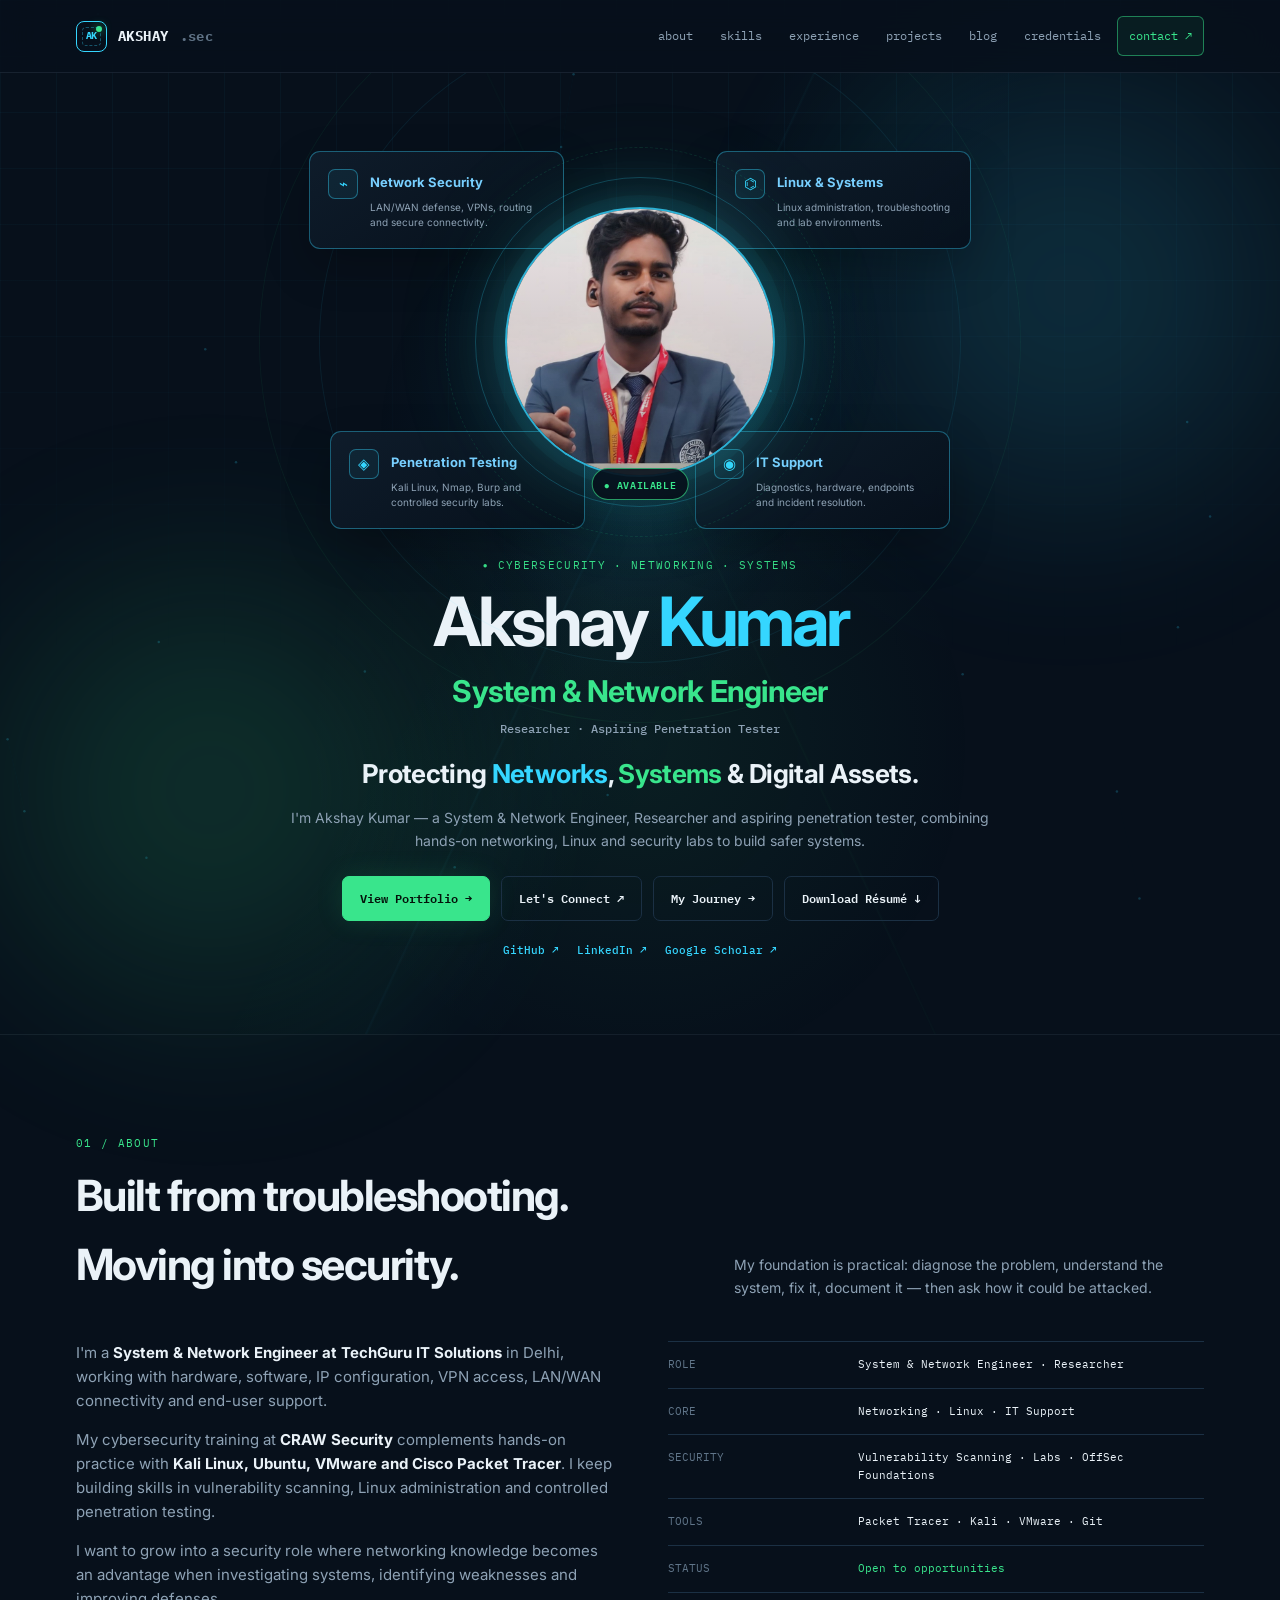
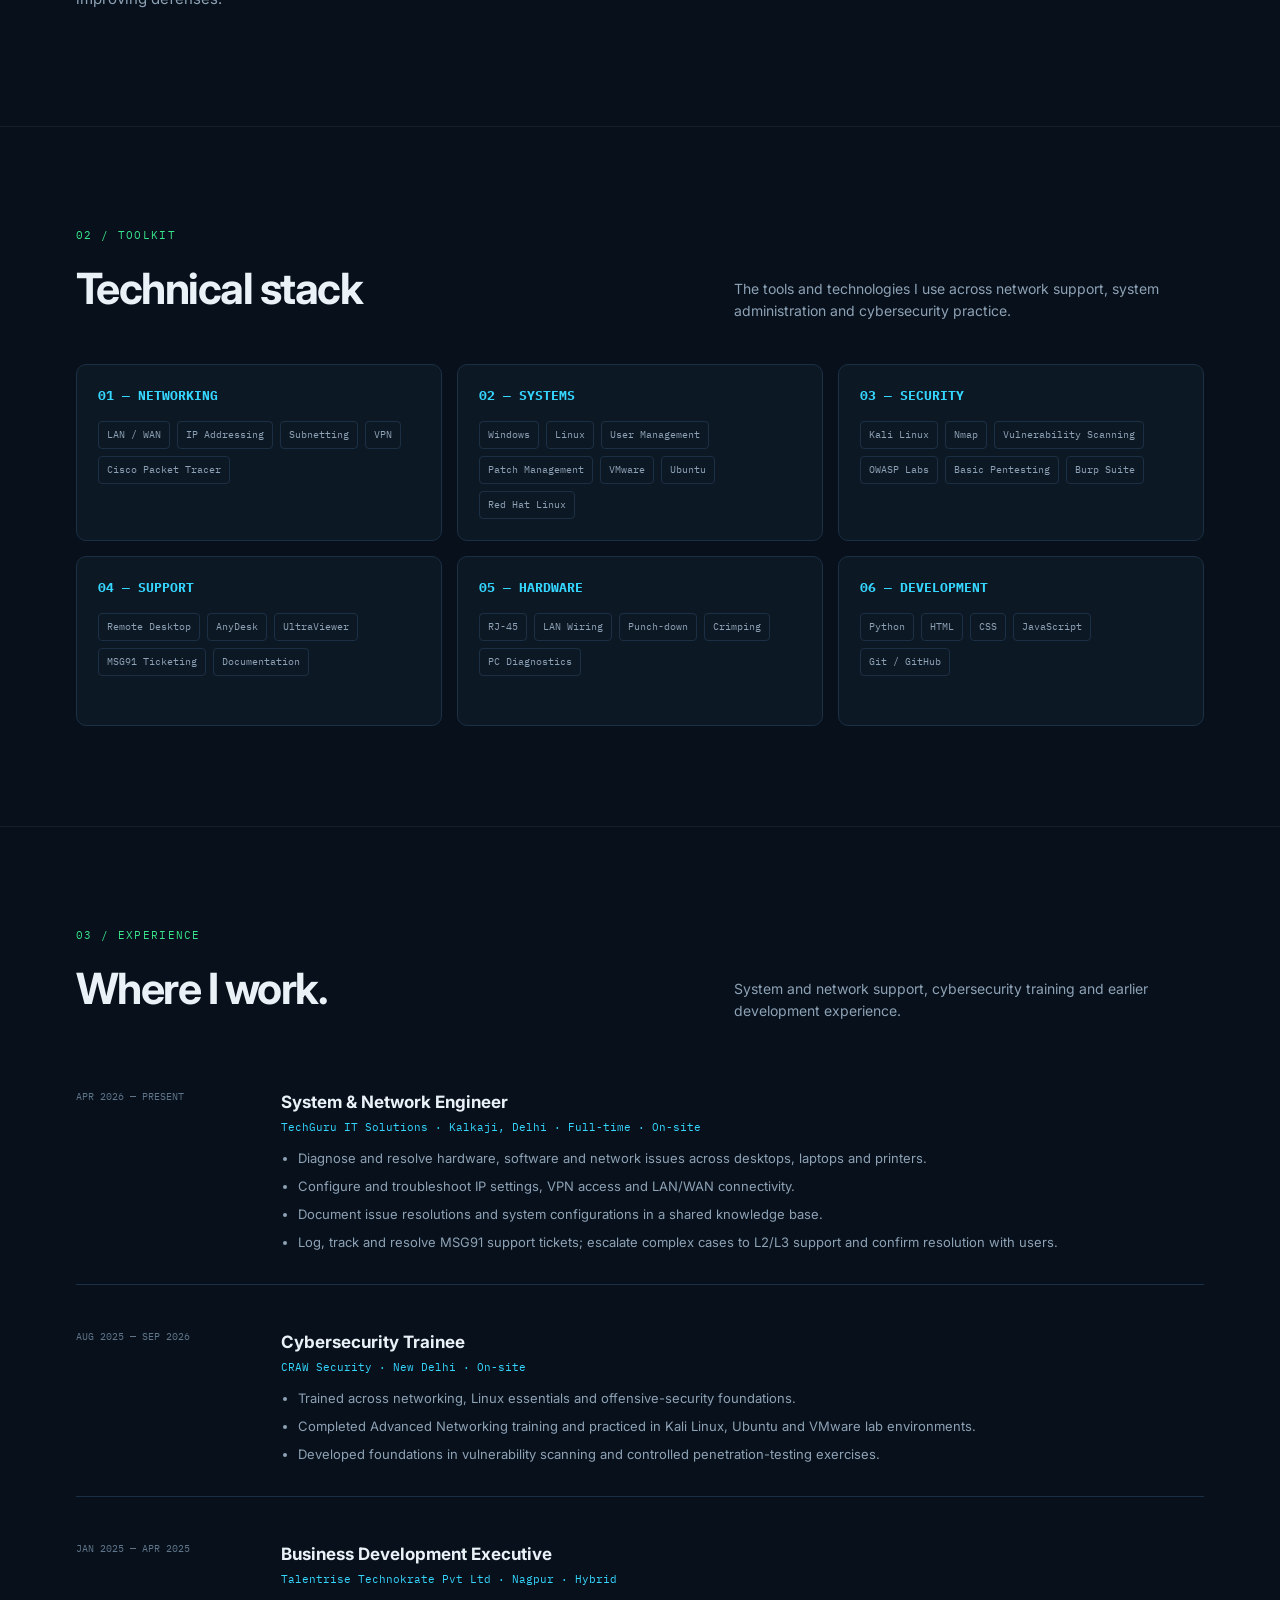
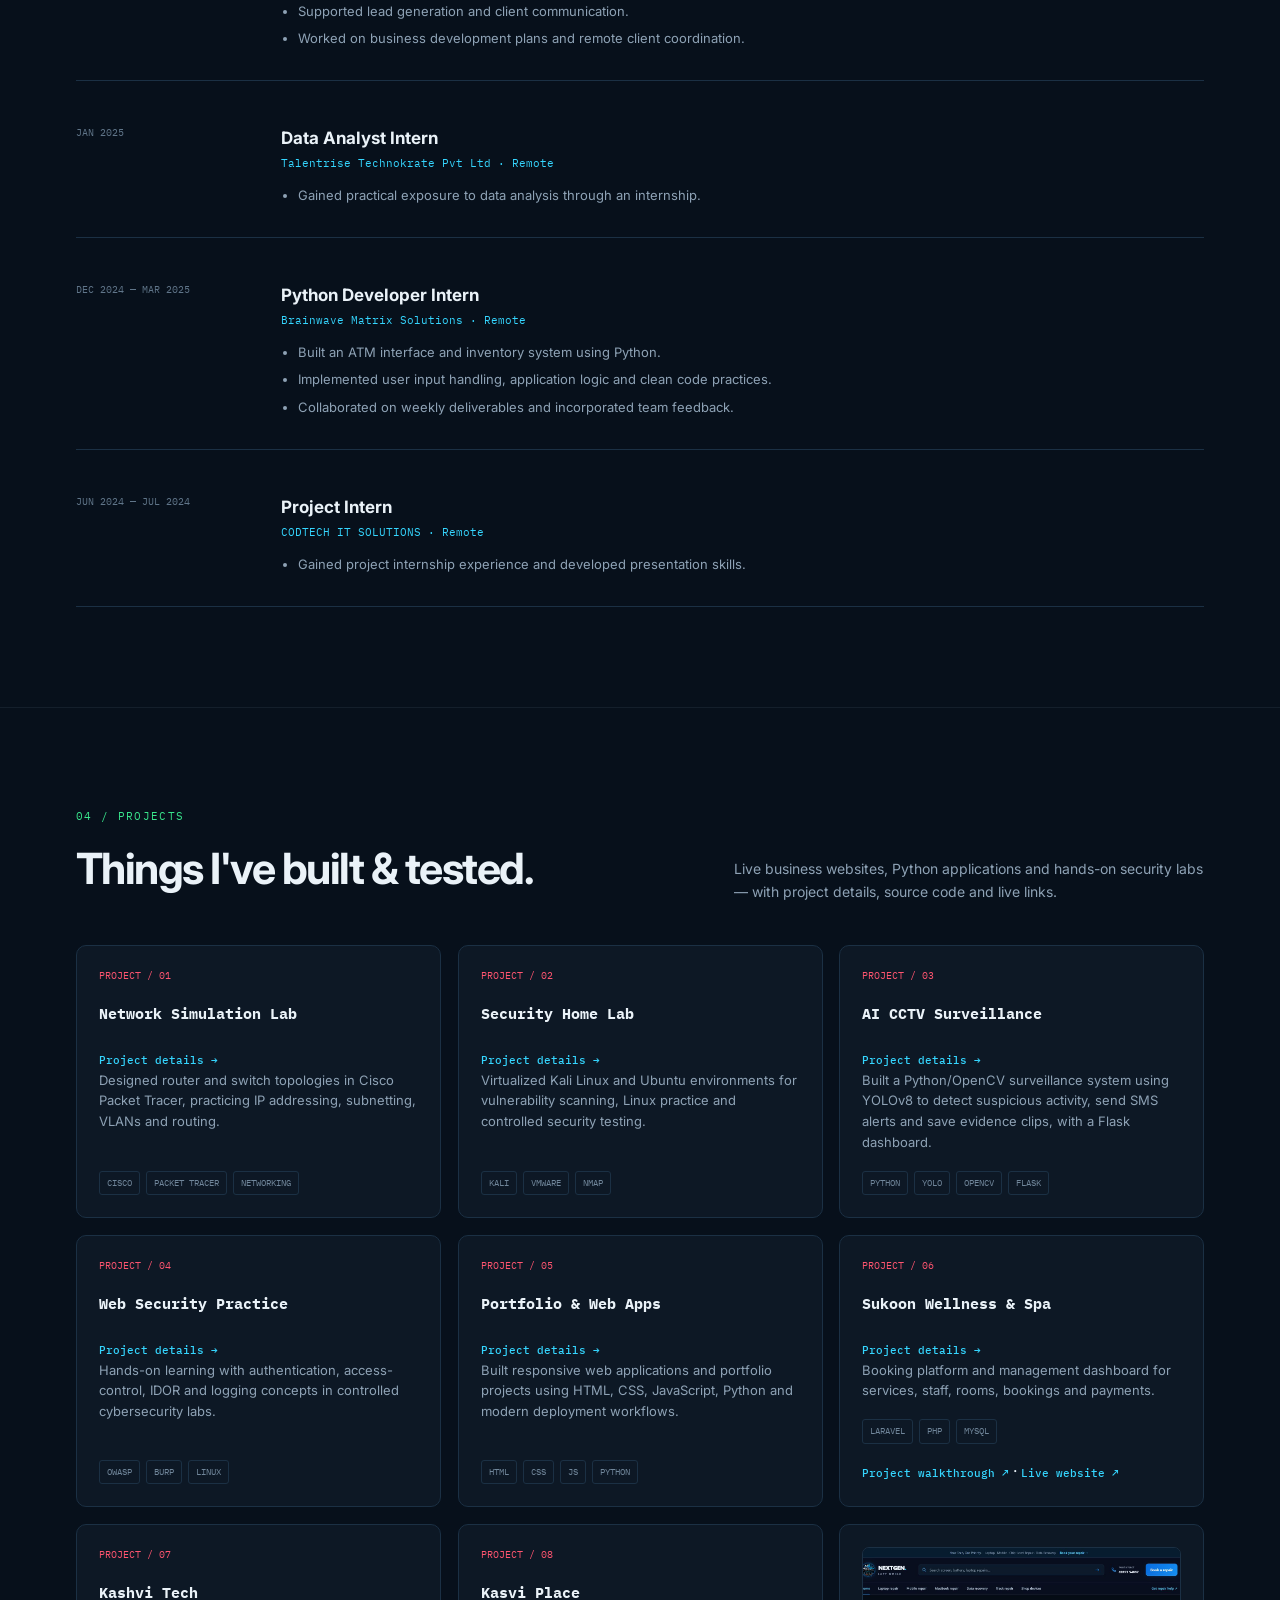
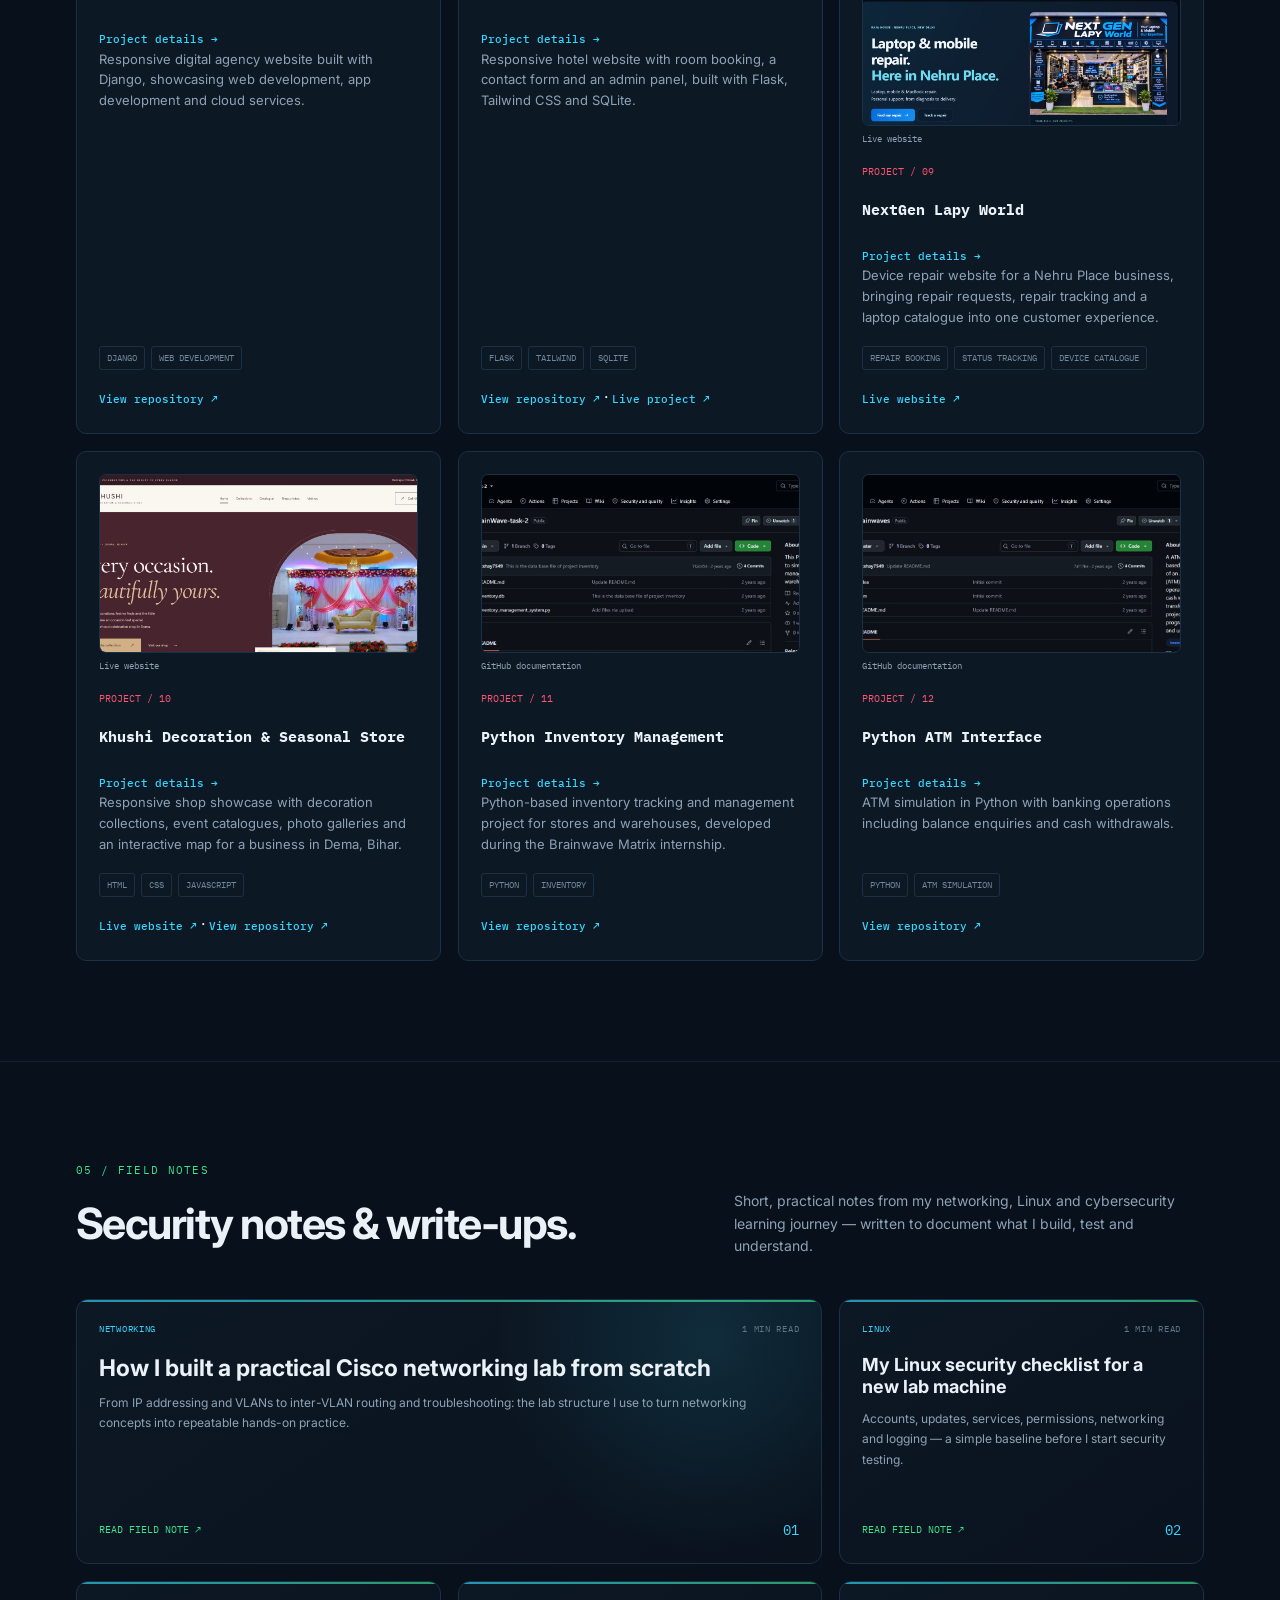
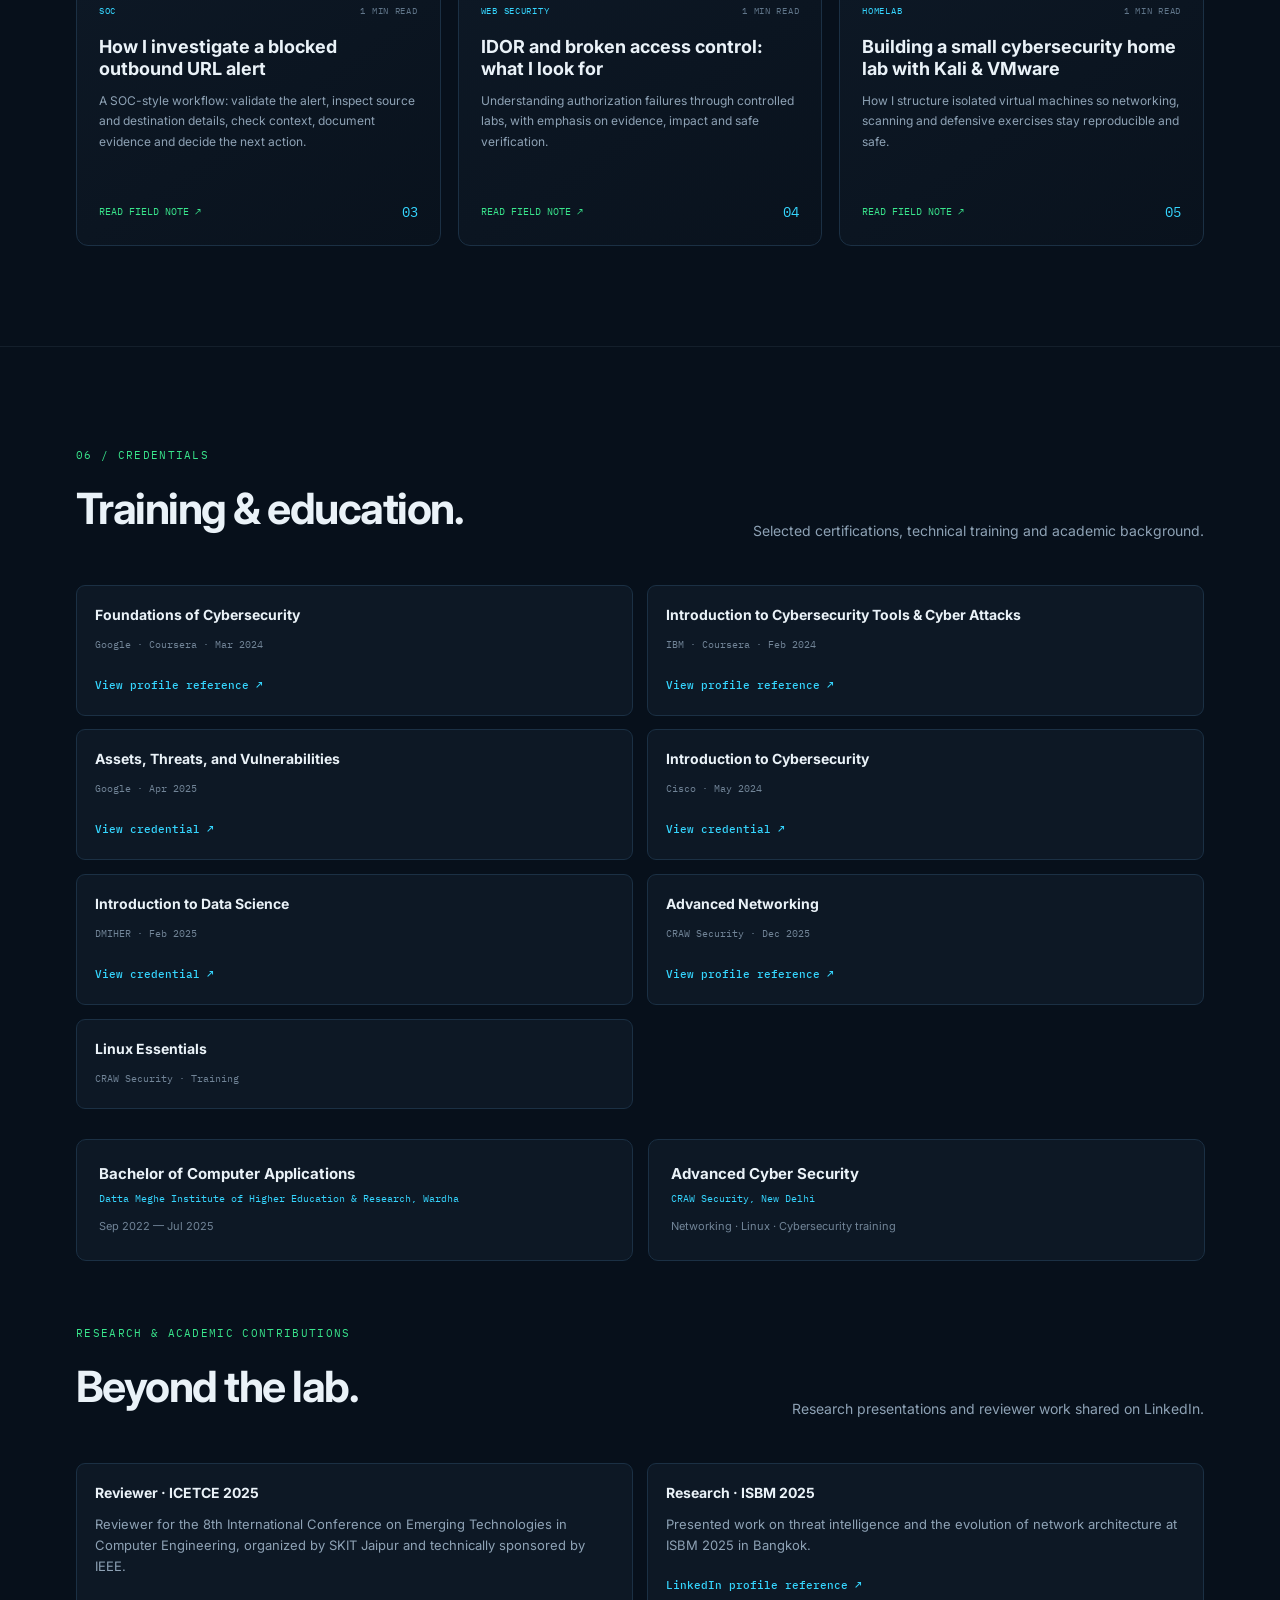
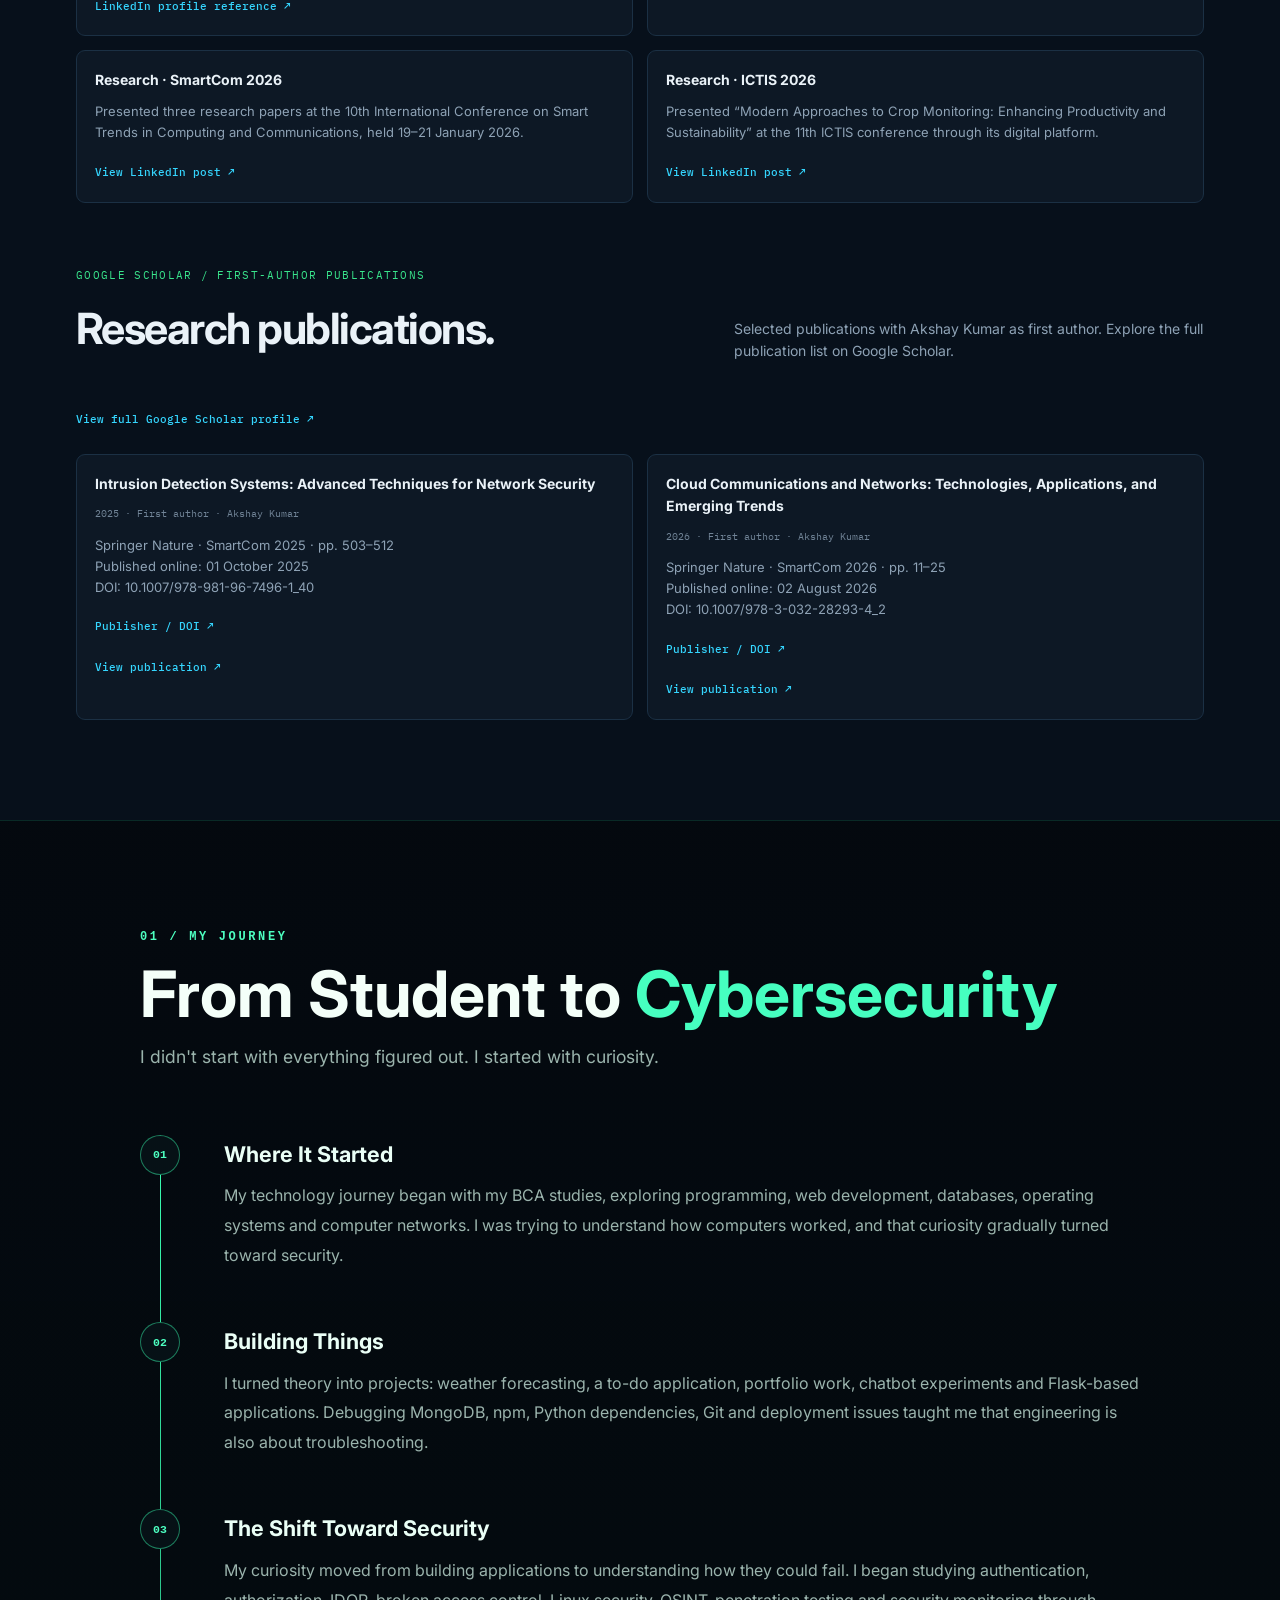
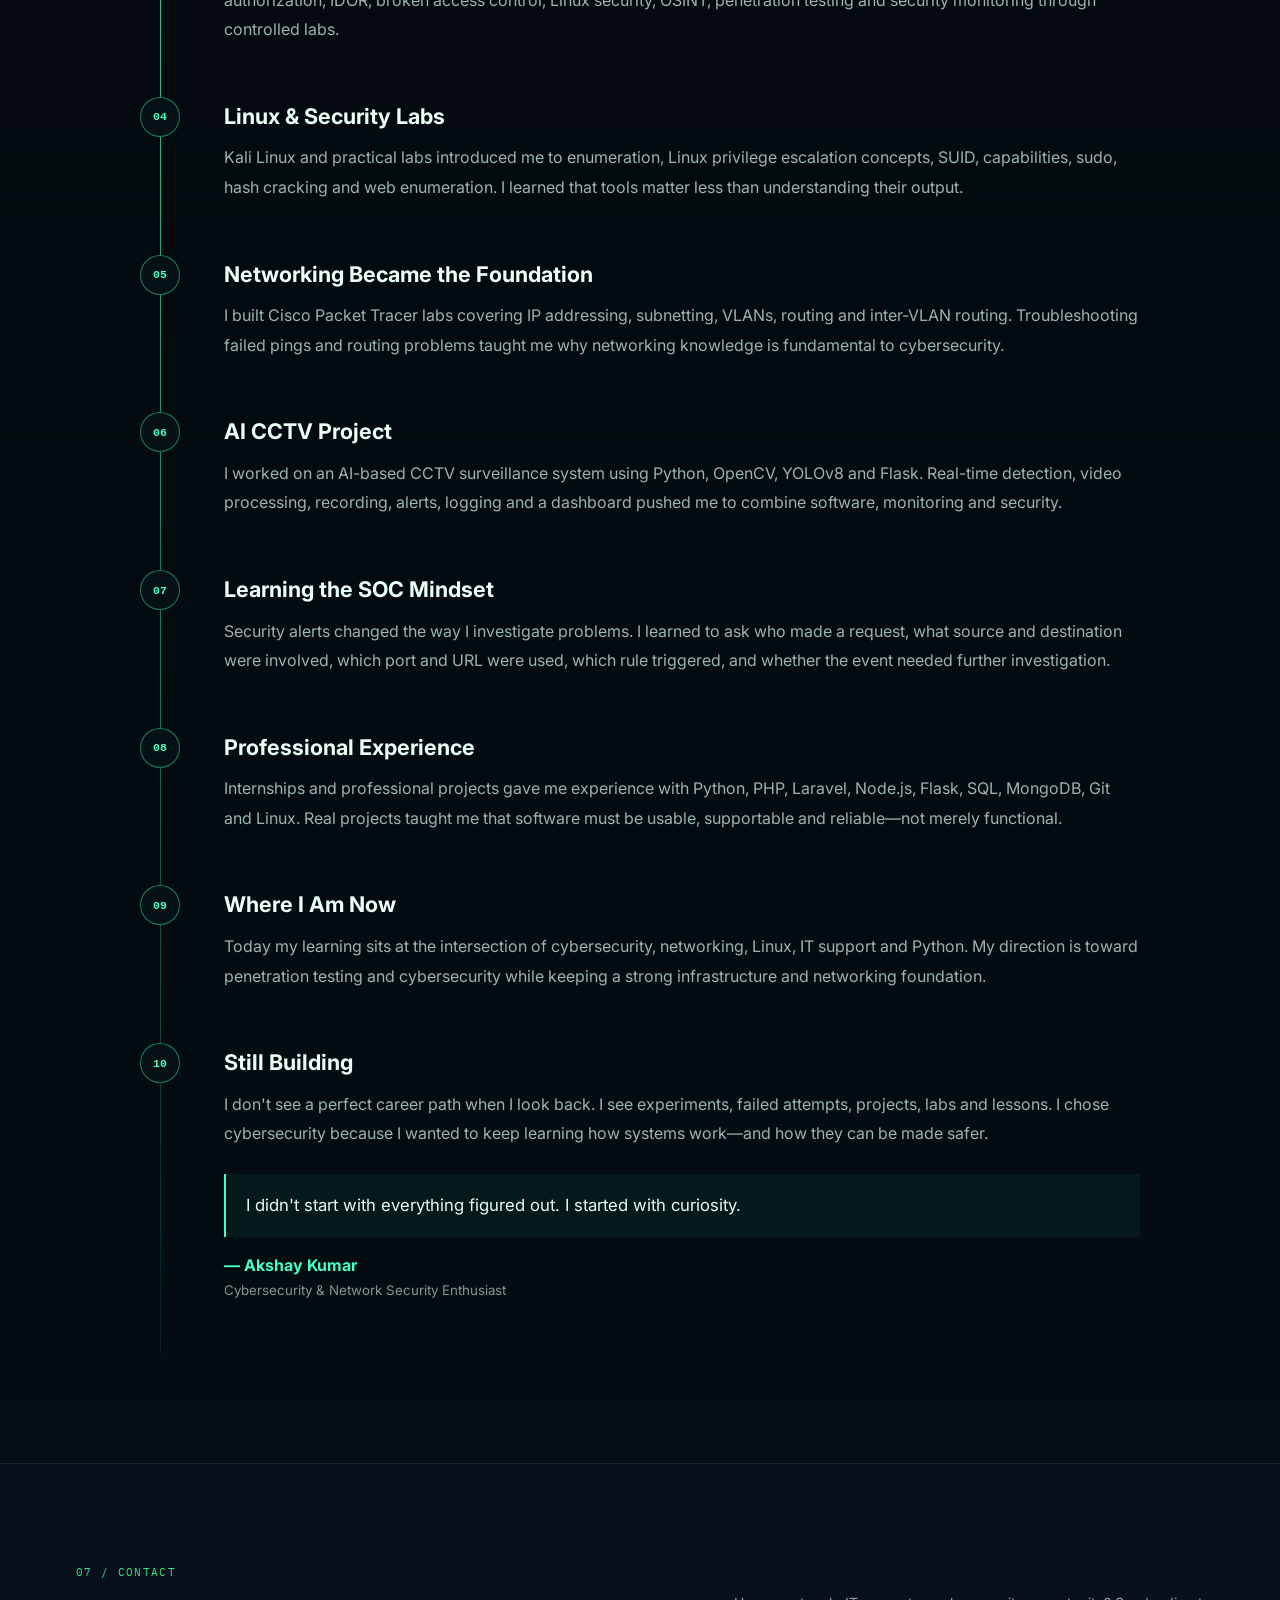
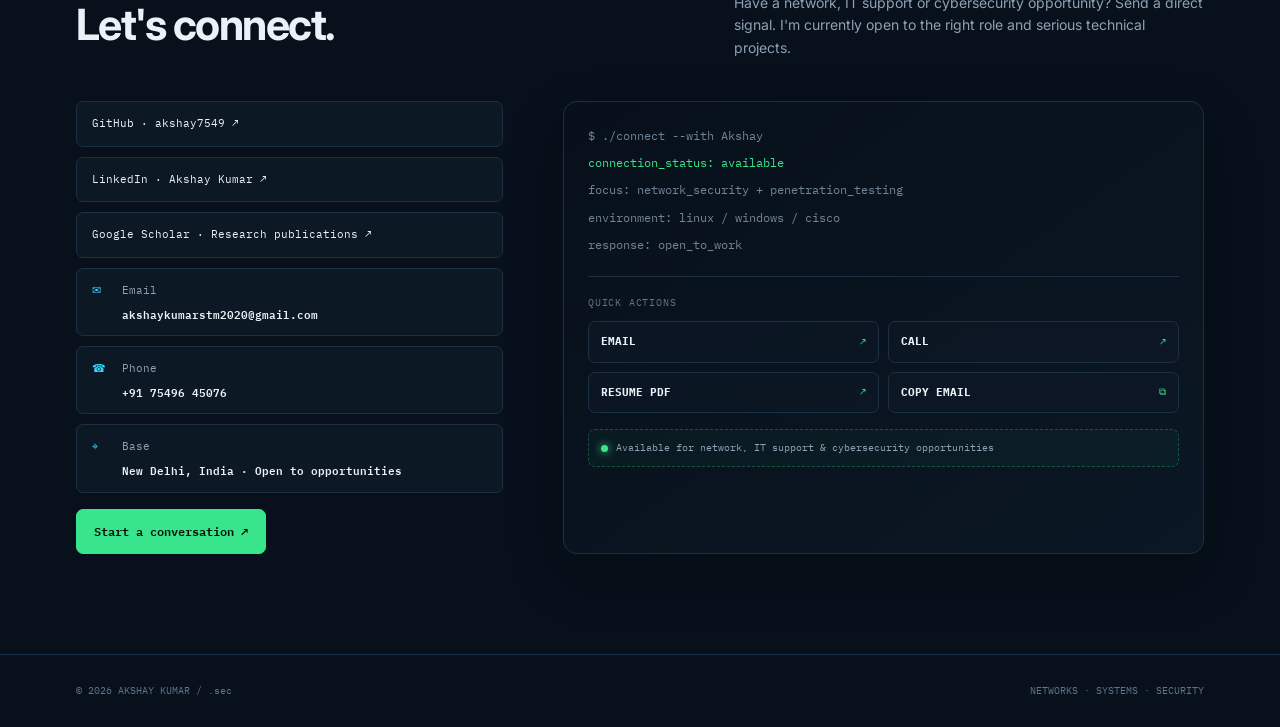
==== commit 289c0c14: "Add authentic previews to new portfolio projects" ====
--- a/index.html
+++ b/index.html
@@ -58,6 +58,7 @@
 .blog-dialog .case-links{display:flex;flex-wrap:wrap;gap:16px;margin-top:22px}.blog-dialog a{color:var(--cyan)}
 .publication-meta{overflow-wrap:anywhere}.contact-link strong{overflow-wrap:anywhere}
 @media(max-width:700px){.hero-specialism{font-size:10px}.hero-tagline{font-size:19px}.spotlight-copy .hero-role{font-size:21px}}
+.project-thumbnail{margin:0 0 18px}.project-thumbnail img{display:block;width:100%;aspect-ratio:16/9;object-fit:cover;object-position:top;border:1px solid var(--line);border-radius:7px;background:var(--bg2)}.project-thumbnail figcaption{margin-top:6px;color:var(--muted);font:400 9px/1.5 var(--mono)}
 </style>
 <style>
 .journey-story{padding:110px 6vw;background:linear-gradient(180deg,rgba(4,9,14,.96),rgba(3,13,18,.99));border-top:1px solid rgba(55,255,179,.12)}.journey-wrap{max-width:1000px;margin:auto}.journey-kicker{font:700 .75rem/1 monospace;letter-spacing:.22em;color:#4dffc1;margin-bottom:18px}.journey-wrap h2{font-size:clamp(2.2rem,5vw,4.5rem);line-height:1.02;margin:0 0 16px;color:#f4fff9}.journey-wrap h2 span{color:#46ffc0}.journey-lead{font-size:1.1rem;color:#9bb4ad;margin:0 0 64px}.journey-timeline{position:relative}.journey-timeline:before{content:"";position:absolute;left:20px;top:0;bottom:0;width:1px;background:linear-gradient(#39ffb2,rgba(57,255,178,.08))}.journey-chapter{position:relative;display:grid;grid-template-columns:60px 1fr;gap:24px;padding:0 0 52px}.chapter-no{width:40px;height:40px;border:1px solid rgba(57,255,178,.45);border-radius:50%;display:grid;place-items:center;background:#061116;color:#4dffc1;font:700 .72rem monospace;z-index:1}.journey-chapter h3{margin:2px 0 10px;font-size:1.35rem;color:#eafff6}.journey-chapter p{margin:0;color:#9bb4ad;line-height:1.85}.journey-chapter blockquote{margin:25px 0 16px;padding:18px 20px;border-left:2px solid #46ffc0;background:rgba(70,255,192,.05);color:#dffff0;font-size:1.05rem}.journey-sign{color:#46ffc0;font-weight:700;line-height:1.5}.journey-sign small{color:#7f9991;font-weight:400}@media(max-width:650px){.journey-story{padding:75px 20px}.journey-lead{margin-bottom:45px}.journey-chapter{grid-template-columns:45px 1fr;gap:15px}.journey-timeline:before{left:19px}.chapter-no{width:38px;height:38px}.journey-chapter p{font-size:.94rem;line-height:1.7}}
@@ -111,10 +112,10 @@
 <div class="project reveal"><div class="project-num">PROJECT / 04</div><h3>Web Security Practice</h3><button class="project-detail-trigger" type="button" data-project="04" aria-haspopup="dialog" aria-controls="blog-modal" aria-label="View project details: Web Security Practice">Project details →</button><p>Hands-on learning with authentication, access-control, IDOR and logging concepts in controlled cybersecurity labs.</p><div class="stack"><span>OWASP</span><span>BURP</span><span>LINUX</span></div></div>
 <div class="project reveal"><div class="project-num">PROJECT / 05</div><h3>Portfolio & Web Apps</h3><button class="project-detail-trigger" type="button" data-project="05" aria-haspopup="dialog" aria-controls="blog-modal" aria-label="View project details: Portfolio &amp; Web Apps">Project details →</button><p>Built responsive web applications and portfolio projects using HTML, CSS, JavaScript, Python and modern deployment workflows.</p><div class="stack"><span>HTML</span><span>CSS</span><span>JS</span><span>PYTHON</span></div></div>
 <div class="project reveal"><div class="project-num">PROJECT / 06</div><h3>Sukoon Wellness &amp; Spa</h3><button class="project-detail-trigger" type="button" data-project="06" aria-haspopup="dialog" aria-controls="blog-modal" aria-label="View project details: Sukoon Wellness &amp; Spa">Project details →</button><p>Booking platform and management dashboard for services, staff, rooms, bookings and payments.</p><div class="stack"><span>LARAVEL</span><span>PHP</span><span>MYSQL</span></div><div class="project-links"><a class="profile-link" href="https://www.linkedin.com/feed/update/urn:li:activity:7516279149158653952/" target="_blank" rel="noopener noreferrer">Project walkthrough ↗</a> · <a class="profile-link" href="https://sukoonwellnessandspa.in/" target="_blank" rel="noopener noreferrer">Live website ↗</a></div></div><div class="project reveal"><div class="project-num">PROJECT / 07</div><h3>Kashvi Tech</h3><button class="project-detail-trigger" type="button" data-project="07" aria-haspopup="dialog" aria-controls="blog-modal" aria-label="View project details: Kashvi Tech">Project details →</button><p>Responsive digital agency website built with Django, showcasing web development, app development and cloud services.</p><div class="stack"><span>DJANGO</span><span>WEB DEVELOPMENT</span></div><div class="project-links"><a class="profile-link" href="https://github.com/akshay7549/kashvitech" target="_blank" rel="noopener noreferrer">View repository ↗</a></div></div><div class="project reveal"><div class="project-num">PROJECT / 08</div><h3>Kasvi Place</h3><button class="project-detail-trigger" type="button" data-project="08" aria-haspopup="dialog" aria-controls="blog-modal" aria-label="View project details: Kasvi Place">Project details →</button><p>Responsive hotel website with room booking, a contact form and an admin panel, built with Flask, Tailwind CSS and SQLite.</p><div class="stack"><span>FLASK</span><span>TAILWIND</span><span>SQLITE</span></div><div class="project-links"><a class="profile-link" href="https://github.com/akshay7549/kasvi-place" target="_blank" rel="noopener noreferrer">View repository ↗</a> · <a class="profile-link" href="https://kasvi-place.onrender.com/" target="_blank" rel="noopener noreferrer">Live project ↗</a></div></div>
-<div class="project reveal"><div class="project-num">PROJECT / 09</div><h3>NextGen Lapy World</h3><button class="project-detail-trigger" type="button" data-project="09" aria-haspopup="dialog" aria-controls="blog-modal" aria-label="View project details: NextGen Lapy World">Project details →</button><p>Device repair website for a Nehru Place business, bringing repair requests, repair tracking and a laptop catalogue into one customer experience.</p><div class="stack"><span>REPAIR BOOKING</span><span>STATUS TRACKING</span><span>DEVICE CATALOGUE</span></div><div class="project-links"><a class="profile-link" href="https://nextgenlapyworld.in/" target="_blank" rel="noopener noreferrer">Live website ↗</a></div></div>
-<div class="project reveal"><div class="project-num">PROJECT / 10</div><h3>Khushi Decoration &amp; Seasonal Store</h3><button class="project-detail-trigger" type="button" data-project="10" aria-haspopup="dialog" aria-controls="blog-modal" aria-label="View project details: Khushi Decoration &amp; Seasonal Store">Project details →</button><p>Responsive shop showcase with decoration collections, event catalogues, photo galleries and an interactive map for a business in Dema, Bihar.</p><div class="stack"><span>HTML</span><span>CSS</span><span>JAVASCRIPT</span></div><div class="project-links"><a class="profile-link" href="https://akshay7549.github.io/khushi-decoration/" target="_blank" rel="noopener noreferrer">Live website ↗</a> · <a class="profile-link" href="https://github.com/akshay7549/khushi-decoration" target="_blank" rel="noopener noreferrer">View repository ↗</a></div></div>
-<div class="project reveal"><div class="project-num">PROJECT / 11</div><h3>Python Inventory Management</h3><button class="project-detail-trigger" type="button" data-project="11" aria-haspopup="dialog" aria-controls="blog-modal" aria-label="View project details: Python Inventory Management">Project details →</button><p>Python-based inventory tracking and management project for stores and warehouses, developed during the Brainwave Matrix internship.</p><div class="stack"><span>PYTHON</span><span>INVENTORY</span></div><div class="project-links"><a class="profile-link" href="https://github.com/akshay7549/BrainWave-task-2" target="_blank" rel="noopener noreferrer">View repository ↗</a></div></div>
-<div class="project reveal"><div class="project-num">PROJECT / 12</div><h3>Python ATM Interface</h3><button class="project-detail-trigger" type="button" data-project="12" aria-haspopup="dialog" aria-controls="blog-modal" aria-label="View project details: Python ATM Interface">Project details →</button><p>ATM simulation in Python with banking operations including balance enquiries and cash withdrawals.</p><div class="stack"><span>PYTHON</span><span>ATM SIMULATION</span></div><div class="project-links"><a class="profile-link" href="https://github.com/akshay7549/brainwaves" target="_blank" rel="noopener noreferrer">View repository ↗</a></div></div></div></div></section>
+<div class="project reveal"><figure class="project-thumbnail"><img src="assets/nextgen-live-preview.jpg" alt="NextGen Lapy World live homepage" loading="lazy" decoding="async"><figcaption>Live website</figcaption></figure><div class="project-num">PROJECT / 09</div><h3>NextGen Lapy World</h3><button class="project-detail-trigger" type="button" data-project="09" aria-haspopup="dialog" aria-controls="blog-modal" aria-label="View project details: NextGen Lapy World">Project details →</button><p>Device repair website for a Nehru Place business, bringing repair requests, repair tracking and a laptop catalogue into one customer experience.</p><div class="stack"><span>REPAIR BOOKING</span><span>STATUS TRACKING</span><span>DEVICE CATALOGUE</span></div><div class="project-links"><a class="profile-link" href="https://nextgenlapyworld.in/" target="_blank" rel="noopener noreferrer">Live website ↗</a></div></div>
+<div class="project reveal"><figure class="project-thumbnail"><img src="assets/khushi-live-preview.jpg" alt="Khushi Decoration live homepage" loading="lazy" decoding="async"><figcaption>Live website</figcaption></figure><div class="project-num">PROJECT / 10</div><h3>Khushi Decoration &amp; Seasonal Store</h3><button class="project-detail-trigger" type="button" data-project="10" aria-haspopup="dialog" aria-controls="blog-modal" aria-label="View project details: Khushi Decoration &amp; Seasonal Store">Project details →</button><p>Responsive shop showcase with decoration collections, event catalogues, photo galleries and an interactive map for a business in Dema, Bihar.</p><div class="stack"><span>HTML</span><span>CSS</span><span>JAVASCRIPT</span></div><div class="project-links"><a class="profile-link" href="https://akshay7549.github.io/khushi-decoration/" target="_blank" rel="noopener noreferrer">Live website ↗</a> · <a class="profile-link" href="https://github.com/akshay7549/khushi-decoration" target="_blank" rel="noopener noreferrer">View repository ↗</a></div></div>
+<div class="project reveal"><figure class="project-thumbnail"><img src="assets/inventory-github-preview.jpg" alt="Inventory Management System GitHub documentation" loading="lazy" decoding="async"><figcaption>GitHub documentation</figcaption></figure><div class="project-num">PROJECT / 11</div><h3>Python Inventory Management</h3><button class="project-detail-trigger" type="button" data-project="11" aria-haspopup="dialog" aria-controls="blog-modal" aria-label="View project details: Python Inventory Management">Project details →</button><p>Python-based inventory tracking and management project for stores and warehouses, developed during the Brainwave Matrix internship.</p><div class="stack"><span>PYTHON</span><span>INVENTORY</span></div><div class="project-links"><a class="profile-link" href="https://github.com/akshay7549/BrainWave-task-2" target="_blank" rel="noopener noreferrer">View repository ↗</a></div></div>
+<div class="project reveal"><figure class="project-thumbnail"><img src="assets/atm-github-preview.jpg" alt="ATM Interface Project GitHub documentation" loading="lazy" decoding="async"><figcaption>GitHub documentation</figcaption></figure><div class="project-num">PROJECT / 12</div><h3>Python ATM Interface</h3><button class="project-detail-trigger" type="button" data-project="12" aria-haspopup="dialog" aria-controls="blog-modal" aria-label="View project details: Python ATM Interface">Project details →</button><p>ATM simulation in Python with banking operations including balance enquiries and cash withdrawals.</p><div class="stack"><span>PYTHON</span><span>ATM SIMULATION</span></div><div class="project-links"><a class="profile-link" href="https://github.com/akshay7549/brainwaves" target="_blank" rel="noopener noreferrer">View repository ↗</a></div></div></div></div></section>
 
 
 <section class="section" id="blog"><div class="wrap"><div class="section-head reveal"><div><div class="kicker">05 / field notes</div><h2>Security notes &amp; write-ups.</h2></div><p>Short, practical notes from my networking, Linux and cybersecurity learning journey — written to document what I build, test and understand.</p></div><div class="blog-grid">
@@ -163,7 +164,7 @@
   '04':{tag:'WEB SECURITY',title:'IDOR and broken access control: what I look for',body:['Authorization should be enforced on the server for every protected resource, not assumed because a user interface hides a button.','In controlled labs, I compare requests made by different roles and check whether changing an object reference exposes another user’s resource.','The important result is evidence: what was requested, what authorization should have happened, what actually happened and what impact that creates.']},
   '05':{tag:'HOMELAB',title:'Building a small cybersecurity home lab with Kali & VMware',body:['A useful lab does not need to be large. I prefer isolated virtual machines with clearly defined roles, snapshots and a private virtual network.','Kali can be used for security tooling while a separate Linux or Windows VM acts as the controlled target. Packet Tracer can complement the lab when I want to model routing and switching.','Keeping the environment isolated makes experimentation safer and makes it easier to reproduce an exercise later.']}
 };
-const projectDetails={"10":{"title":"Khushi Decoration & Seasonal Store","category":"HTML · CSS · JAVASCRIPT","problem":"Make a local shop’s decoration collections and services easy to explore online.","contribution":"Built a responsive showcase with category filters, gallery controls, a photo viewer and an interactive shop map.","result":"A browsable catalogue covering decoration collections, bouquets, gifts and wedding car decoration, published with GitHub Pages.","links":[["Live website","https://akshay7549.github.io/khushi-decoration/"],["View repository","https://github.com/akshay7549/khushi-decoration"]]},"11":{"title":"Python Inventory Management","category":"PYTHON · INVENTORY","problem":"Simplify inventory tracking and management for stores and warehouses.","contribution":"Developed a Python inventory management project as part of my internship work.","result":"A source-available inventory application demonstrating Python application logic and input handling.","links":[["View repository","https://github.com/akshay7549/BrainWave-task-2"]]},"12":{"title":"Python ATM Interface","category":"PYTHON · APPLICATION LOGIC","problem":"Practice modelling familiar banking operations in a Python application.","contribution":"Built an ATM interface simulation with user input handling and application logic.","result":"An educational Python project demonstrating essential ATM operations, with source code available on GitHub.","links":[["View repository","https://github.com/akshay7549/brainwaves"]]},"01":{"title":"Network Simulation Lab","category":"NETWORKING LAB","problem":"Practice routing and switching in a repeatable environment without relying on a production network.","contribution":"Designed router and switch topologies in Cisco Packet Tracer and practiced IP addressing, subnetting, VLANs and routing.","result":"A lab environment for testing connectivity and troubleshooting network configurations.","links":[]},"02":{"title":"Security Home Lab","category":"SECURITY LAB","problem":"Create an isolated environment for Linux practice and controlled security testing.","contribution":"Configured Kali Linux and Ubuntu virtual machines with VMware and practiced vulnerability scanning with Nmap.","result":"A virtualized environment for repeating scanning and Linux exercises safely.","links":[]},"03":{"title":"AI CCTV Surveillance","category":"PYTHON · COMPUTER VISION","problem":"Connect real-time suspicious-activity detection with alerts and evidence recording.","contribution":"Built a Python/OpenCV and YOLOv8 system with SMS alerts, saved evidence clips and a Flask dashboard.","result":"A surveillance workflow combining detection, notification and evidence review.","links":[["View repository","https://github.com/akshay7549/CCTV-project"]]},"04":{"title":"Web Security Practice","category":"CONTROLLED SECURITY LABS","problem":"Understand how authentication, authorization and logging behave in web applications.","contribution":"Practiced access-control and IDOR concepts using OWASP labs, Burp Suite and Linux in controlled environments.","result":"Hands-on exercises focused on checking authorization behavior and documenting evidence.","links":[]},"05":{"title":"Portfolio & Web Apps","category":"WEB DEVELOPMENT","problem":"Present projects and build usable web interfaces across screen sizes.","contribution":"Built responsive portfolio and web application projects using HTML, CSS, JavaScript and Python.","result":"Working web interfaces supported by deployment and troubleshooting practice.","links":[["Portfolio repository","https://github.com/akshay7549/Portfolio-Website--akshaykumar"]]},"06":{"title":"Sukoon Wellness & Spa","category":"LIVE BUSINESS PLATFORM","problem":"Bring customer bookings and day-to-day spa operations into one business platform.","contribution":"Developed booking workflows, staff allocation with double-booking protection, staff dashboards, role-based access and business management features.","result":"A live booking and operations platform covering CRM, billing, inventory and reports. The October 2026 project post identifies the deployed stack as Laravel, PHP and MySQL.","image":"assets/sukoon-live-preview.jpg","caption":"Actual public homepage captured on 17 October 2026.","links":[["Live website","https://sukoonwellnessandspa.in/"],["Project walkthrough","https://www.linkedin.com/feed/update/urn:li:activity:7516279149158653952/"]]},"07":{"title":"Kashvi Tech","category":"DJANGO · AGENCY WEBSITE","problem":"Present a digital agency’s web, app and cloud services through a responsive website.","contribution":"Built a Django website showcasing the agency’s services.","result":"A responsive service showcase. ","links":[["View repository","https://github.com/akshay7549/kashvitech"]]},"08":{"title":"Kasvi Place","category":"FLASK · HOTEL WEBSITE","problem":"Let visitors explore a hotel, book rooms and get in touch from one website.","contribution":"Worked on the responsive hotel website with Flask, Tailwind CSS and SQLite, including room booking, a contact form and an admin panel.","result":"A hotel website with booking and contact workflows, documented in the LinkedIn project showcase.","image":"assets/kasvi-linkedin-preview.jpg","caption":"Original project screenshot shared on LinkedIn.","links":[["Live project","https://kasvi-place.onrender.com/"],["Project showcase","https://www.linkedin.com/feed/update/urn:li:activity:7352798048512589824/"],["View repository","https://github.com/akshay7549/kasvi-place"]]},"09":{"title":"NextGen Lapy World","category":"LIVE BUSINESS WEBSITE","problem":"Help customers find repair services, request support and follow their repair without losing context.","contribution":"Built the customer-facing website with device-specific service discovery, repair booking, tracking and a product catalogue.","result":"Customers can request a repair, follow progress with a tracking ID, browse devices and contact the shop through WhatsApp.","links":[["Live website","https://nextgenlapyworld.in/"]]}};
+const projectDetails={"10":{"title":"Khushi Decoration & Seasonal Store","category":"HTML · CSS · JAVASCRIPT","problem":"Make a local shop’s decoration collections and services easy to explore online.","contribution":"Built a responsive showcase with category filters, gallery controls, a photo viewer and an interactive shop map.","result":"A browsable catalogue covering decoration collections, bouquets, gifts and wedding car decoration, published with GitHub Pages.","links":[["Live website","https://akshay7549.github.io/khushi-decoration/"],["View repository","https://github.com/akshay7549/khushi-decoration"]],"image":"assets/khushi-live-preview.jpg","imageAlt":"Khushi Decoration live homepage","caption":"Live website screenshot captured on 24 October 2026."},"11":{"title":"Python Inventory Management","category":"PYTHON · INVENTORY","problem":"Simplify inventory tracking and management for stores and warehouses.","contribution":"Developed a Python inventory management project as part of my internship work.","result":"A source-available inventory application demonstrating Python application logic and input handling.","links":[["View repository","https://github.com/akshay7549/BrainWave-task-2"]],"image":"assets/inventory-github-preview.jpg","imageAlt":"Inventory Management System GitHub documentation","caption":"GitHub README screenshot captured on 24 October 2026. Project documentation preview."},"12":{"title":"Python ATM Interface","category":"PYTHON · APPLICATION LOGIC","problem":"Practice modelling familiar banking operations in a Python application.","contribution":"Built an ATM interface simulation with user input handling and application logic.","result":"An educational Python project demonstrating essential ATM operations, with source code available on GitHub.","links":[["View repository","https://github.com/akshay7549/brainwaves"]],"image":"assets/atm-github-preview.jpg","imageAlt":"ATM Interface Project GitHub documentation","caption":"GitHub README screenshot captured on 24 October 2026. Project documentation preview."},"01":{"title":"Network Simulation Lab","category":"NETWORKING LAB","problem":"Practice routing and switching in a repeatable environment without relying on a production network.","contribution":"Designed router and switch topologies in Cisco Packet Tracer and practiced IP addressing, subnetting, VLANs and routing.","result":"A lab environment for testing connectivity and troubleshooting network configurations.","links":[]},"02":{"title":"Security Home Lab","category":"SECURITY LAB","problem":"Create an isolated environment for Linux practice and controlled security testing.","contribution":"Configured Kali Linux and Ubuntu virtual machines with VMware and practiced vulnerability scanning with Nmap.","result":"A virtualized environment for repeating scanning and Linux exercises safely.","links":[]},"03":{"title":"AI CCTV Surveillance","category":"PYTHON · COMPUTER VISION","problem":"Connect real-time suspicious-activity detection with alerts and evidence recording.","contribution":"Built a Python/OpenCV and YOLOv8 system with SMS alerts, saved evidence clips and a Flask dashboard.","result":"A surveillance workflow combining detection, notification and evidence review.","links":[["View repository","https://github.com/akshay7549/CCTV-project"]]},"04":{"title":"Web Security Practice","category":"CONTROLLED SECURITY LABS","problem":"Understand how authentication, authorization and logging behave in web applications.","contribution":"Practiced access-control and IDOR concepts using OWASP labs, Burp Suite and Linux in controlled environments.","result":"Hands-on exercises focused on checking authorization behavior and documenting evidence.","links":[]},"05":{"title":"Portfolio & Web Apps","category":"WEB DEVELOPMENT","problem":"Present projects and build usable web interfaces across screen sizes.","contribution":"Built responsive portfolio and web application projects using HTML, CSS, JavaScript and Python.","result":"Working web interfaces supported by deployment and troubleshooting practice.","links":[["Portfolio repository","https://github.com/akshay7549/Portfolio-Website--akshaykumar"]]},"06":{"title":"Sukoon Wellness & Spa","category":"LIVE BUSINESS PLATFORM","problem":"Bring customer bookings and day-to-day spa operations into one business platform.","contribution":"Developed booking workflows, staff allocation with double-booking protection, staff dashboards, role-based access and business management features.","result":"A live booking and operations platform covering CRM, billing, inventory and reports. The October 2026 project post identifies the deployed stack as Laravel, PHP and MySQL.","image":"assets/sukoon-live-preview.jpg","caption":"Actual public homepage captured on 17 October 2026.","links":[["Live website","https://sukoonwellnessandspa.in/"],["Project walkthrough","https://www.linkedin.com/feed/update/urn:li:activity:7516279149158653952/"]]},"07":{"title":"Kashvi Tech","category":"DJANGO · AGENCY WEBSITE","problem":"Present a digital agency’s web, app and cloud services through a responsive website.","contribution":"Built a Django website showcasing the agency’s services.","result":"A responsive service showcase. ","links":[["View repository","https://github.com/akshay7549/kashvitech"]]},"08":{"title":"Kasvi Place","category":"FLASK · HOTEL WEBSITE","problem":"Let visitors explore a hotel, book rooms and get in touch from one website.","contribution":"Worked on the responsive hotel website with Flask, Tailwind CSS and SQLite, including room booking, a contact form and an admin panel.","result":"A hotel website with booking and contact workflows, documented in the LinkedIn project showcase.","image":"assets/kasvi-linkedin-preview.jpg","caption":"Original project screenshot shared on LinkedIn.","links":[["Live project","https://kasvi-place.onrender.com/"],["Project showcase","https://www.linkedin.com/feed/update/urn:li:activity:7352798048512589824/"],["View repository","https://github.com/akshay7549/kasvi-place"]]},"09":{"title":"NextGen Lapy World","category":"LIVE BUSINESS WEBSITE","problem":"Help customers find repair services, request support and follow their repair without losing context.","contribution":"Built the customer-facing website with device-specific service discovery, repair booking, tracking and a product catalogue.","result":"Customers can request a repair, follow progress with a tracking ID, browse devices and contact the shop through WhatsApp.","links":[["Live website","https://nextgenlapyworld.in/"]],"image":"assets/nextgen-live-preview.jpg","imageAlt":"NextGen Lapy World live homepage","caption":"Live website screenshot captured on 24 October 2026."}};
 const blogModal=document.getElementById('blog-modal'),blogTitle=document.getElementById('blog-modal-title'),blogTag=document.getElementById('blog-modal-tag'),blogBody=document.getElementById('blog-modal-body'),blogClose=document.getElementById('blog-close');
 let modalTrigger=null,previousOverflow='';
 function escapeHtml(value){return String(value).replace(/[&<>"']/g,ch=>({'&':'&amp;','<':'&lt;','>':'&gt;','"':'&quot;',"'":'&#39;'}[ch]))}
@@ -174,7 +175,7 @@
 }
 function openBlog(card){const id=card.querySelector('.blog-arrow')?.textContent.trim(),article=blogArticles[id];if(!article)return;openDetail(card,article.tag+' · '+getReadingTime(article.body),article.title,article.body.map(p=>'<p>'+escapeHtml(p)+'</p>').join(''))}
 document.querySelectorAll('.blog-card').forEach(card=>{const title=card.querySelector('h3'),article=blogArticles[card.querySelector('.blog-arrow')?.textContent.trim()];if(article)card.querySelector('.reading-time').textContent=getReadingTime(article.body);card.setAttribute('aria-label','Read field note: '+title.textContent);card.addEventListener('click',()=>openBlog(card));card.addEventListener('keydown',e=>{if(e.key==='Enter'||e.key===' '){e.preventDefault();openBlog(card)}})});
-document.querySelectorAll('[data-project]').forEach(button=>button.addEventListener('click',()=>{const p=projectDetails[button.dataset.project];if(!p)return;let content='';if(p.image)content+='<figure class="project-preview"><img src="'+escapeHtml(p.image)+'" alt="'+escapeHtml(p.title)+' project screenshot"><figcaption>'+escapeHtml(p.caption)+'</figcaption></figure>';content+='<h4>The problem</h4><p>'+escapeHtml(p.problem)+'</p><h4>My contribution</h4><p>'+escapeHtml(p.contribution)+'</p><h4>What it delivers</h4><p>'+escapeHtml(p.result)+'</p>';if(p.links.length)content+='<div class="case-links">'+p.links.map(([label,url])=>'<a class="profile-link" href="'+escapeHtml(url)+'" target="_blank" rel="noopener noreferrer">'+escapeHtml(label)+' ↗</a>').join('')+'</div>';openDetail(button,p.category,p.title,content)}));
+document.querySelectorAll('[data-project]').forEach(button=>button.addEventListener('click',()=>{const p=projectDetails[button.dataset.project];if(!p)return;let content='';if(p.image)content+='<figure class="project-preview"><img src="'+escapeHtml(p.image)+'" alt="'+escapeHtml(p.imageAlt||p.title+' project screenshot')+'"><figcaption>'+escapeHtml(p.caption)+'</figcaption></figure>';content+='<h4>The problem</h4><p>'+escapeHtml(p.problem)+'</p><h4>My contribution</h4><p>'+escapeHtml(p.contribution)+'</p><h4>What it delivers</h4><p>'+escapeHtml(p.result)+'</p>';if(p.links.length)content+='<div class="case-links">'+p.links.map(([label,url])=>'<a class="profile-link" href="'+escapeHtml(url)+'" target="_blank" rel="noopener noreferrer">'+escapeHtml(label)+' ↗</a>').join('')+'</div>';openDetail(button,p.category,p.title,content)}));
 function closeBlog(){if(!blogModal.classList.contains('open'))return;blogModal.classList.remove('open');document.body.style.overflow=previousOverflow;const target=modalTrigger;modalTrigger=null;if(target?.isConnected)target.focus({preventScroll:true})}
 blogClose.addEventListener('click',closeBlog);blogModal.addEventListener('click',e=>{if(e.target===blogModal)closeBlog()});
 document.addEventListener('keydown',e=>{if(!blogModal.classList.contains('open'))return;if(e.key==='Escape'){e.preventDefault();closeBlog();return}if(e.key==='Tab'){const focusables=[...blogModal.querySelectorAll('button,a[href],[tabindex="0"]')].filter(el=>el.getClientRects().length),first=focusables[0],last=focusables[focusables.length-1];if(e.shiftKey&&document.activeElement===first){e.preventDefault();last.focus()}else if(!e.shiftKey&&document.activeElement===last){e.preventDefault();first.focus()}}});
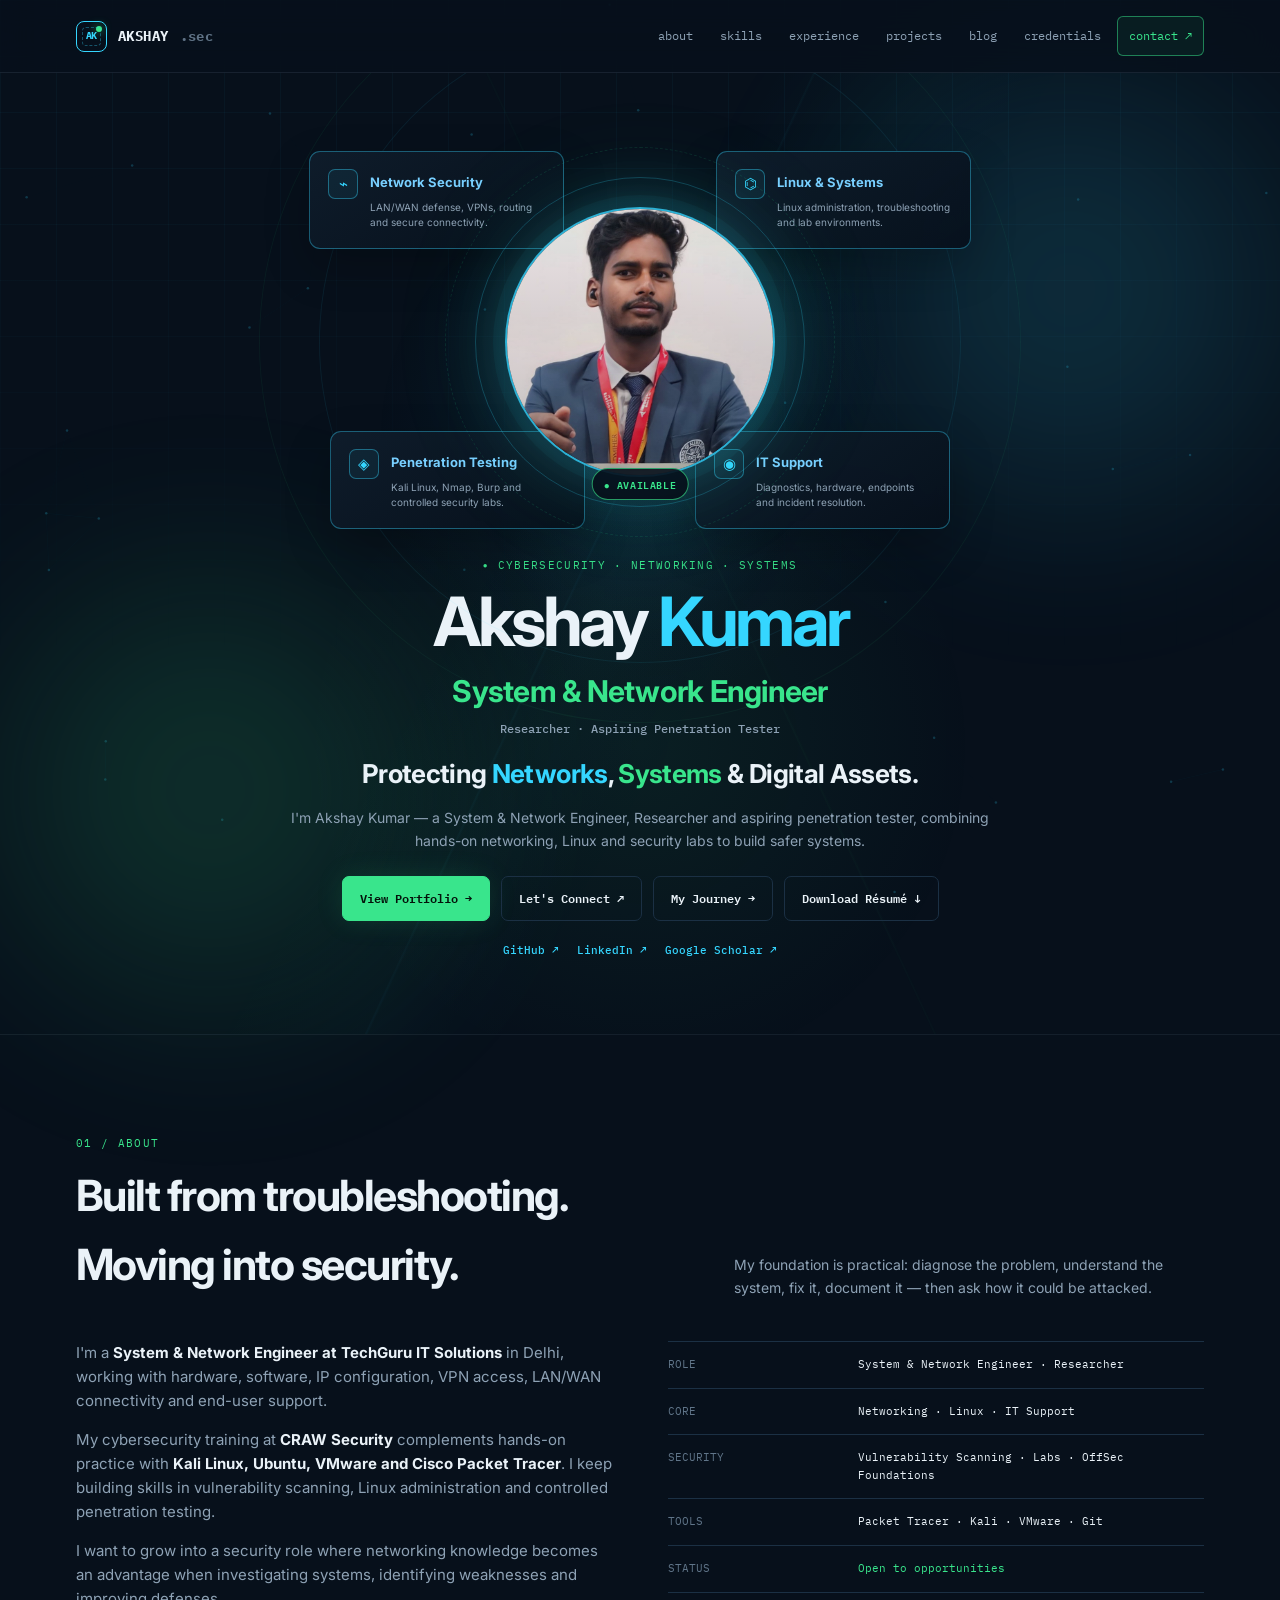
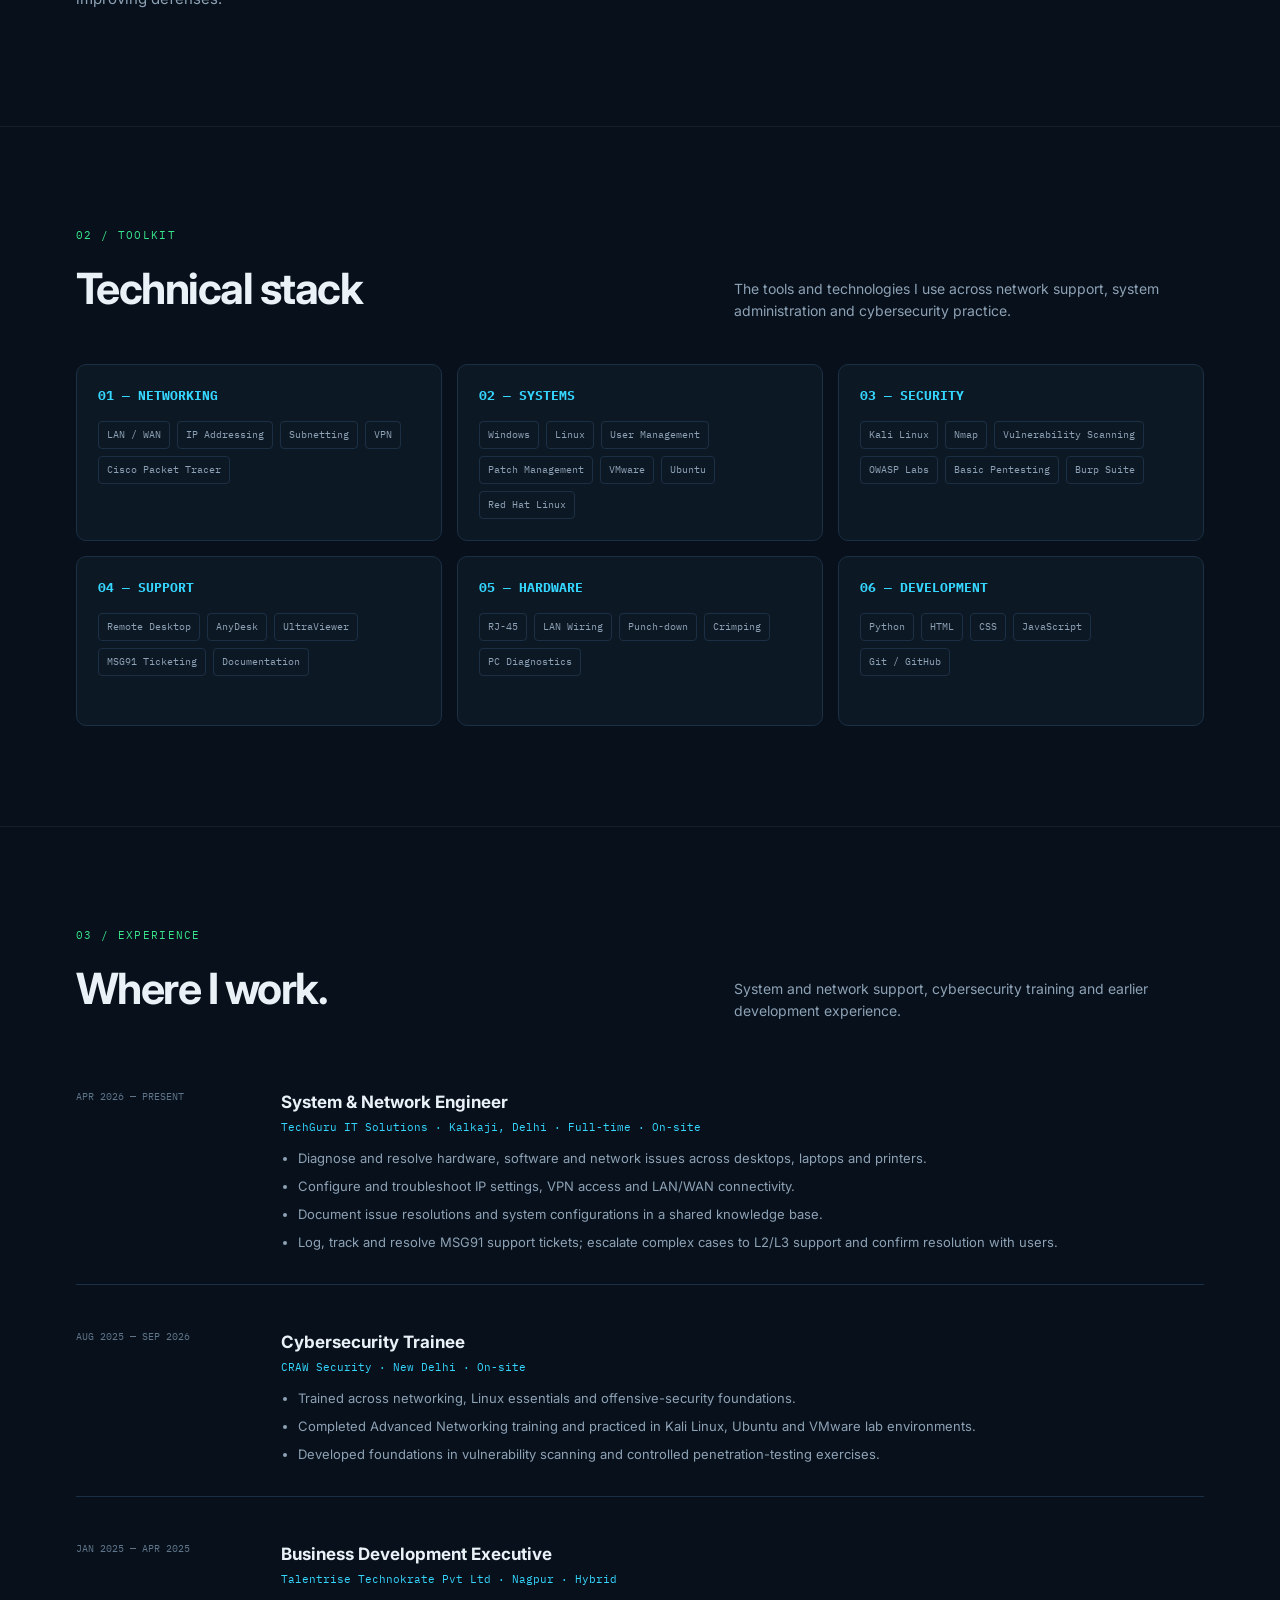
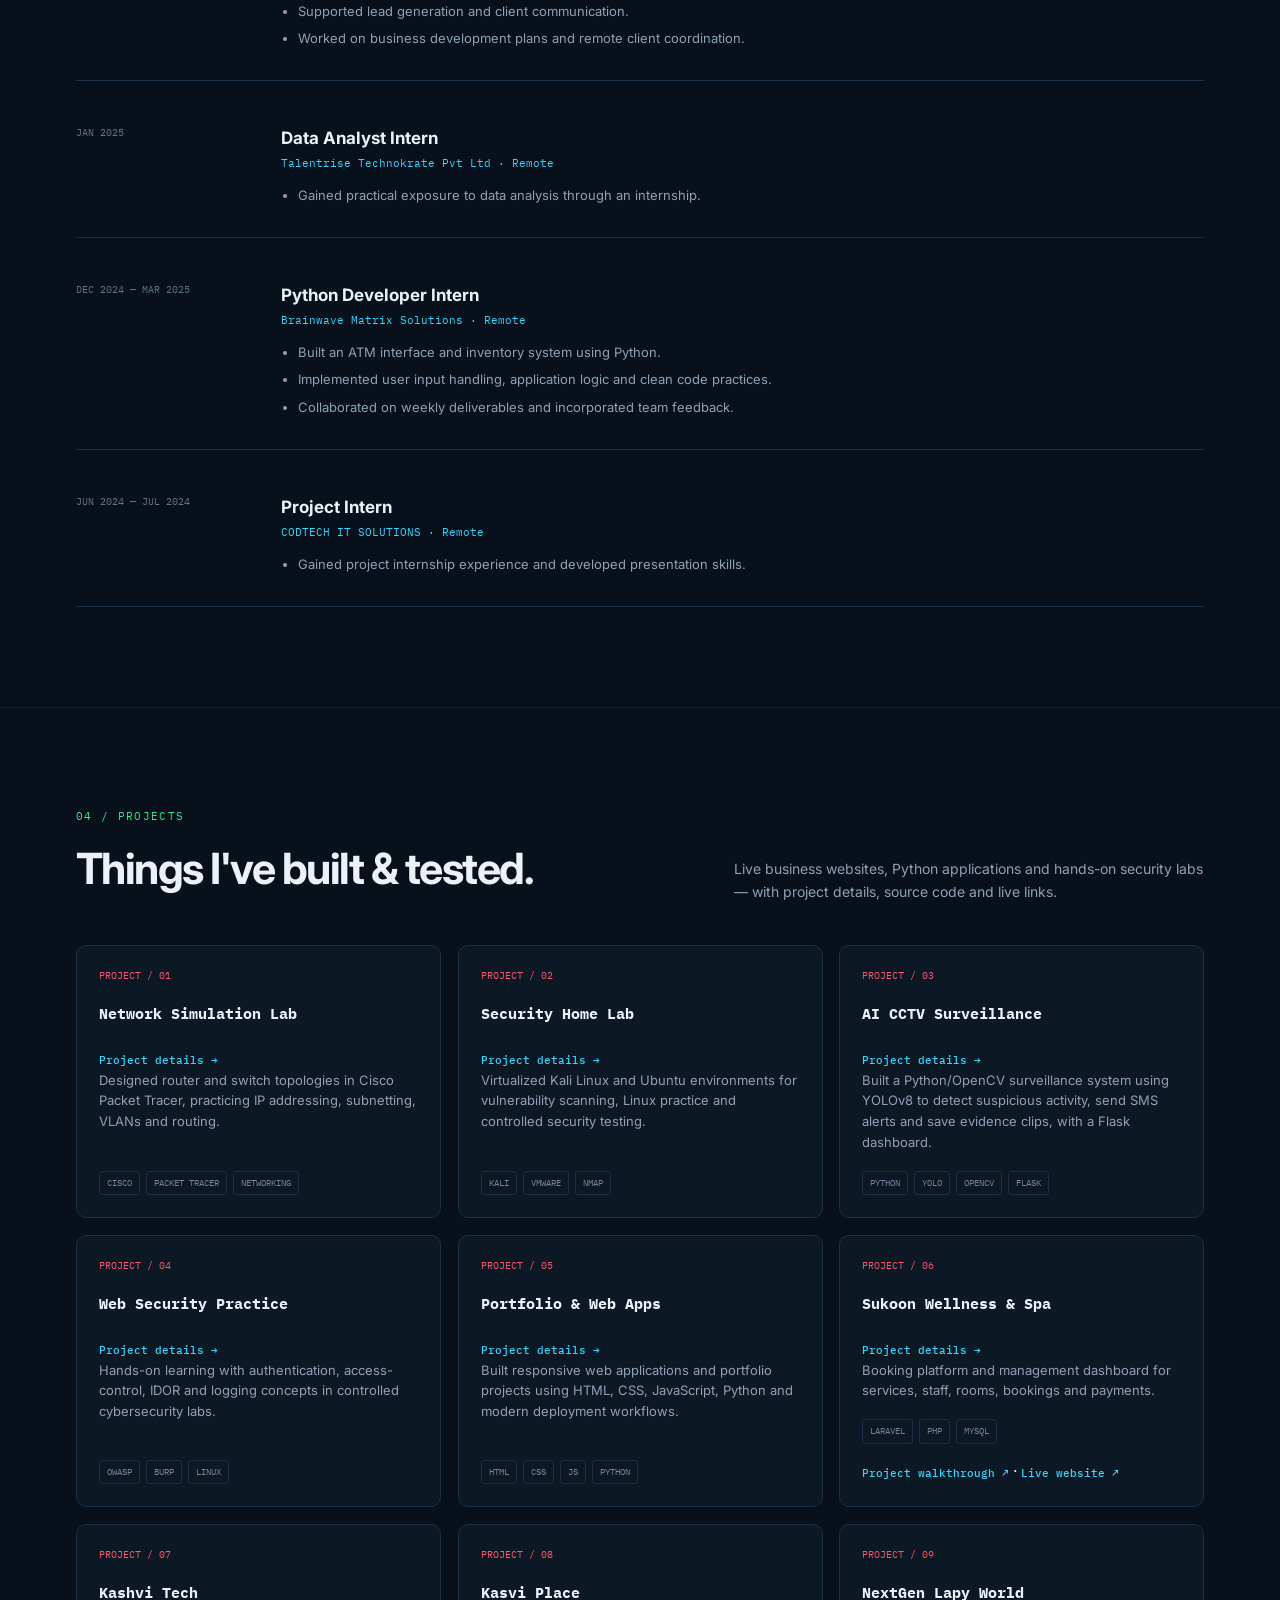
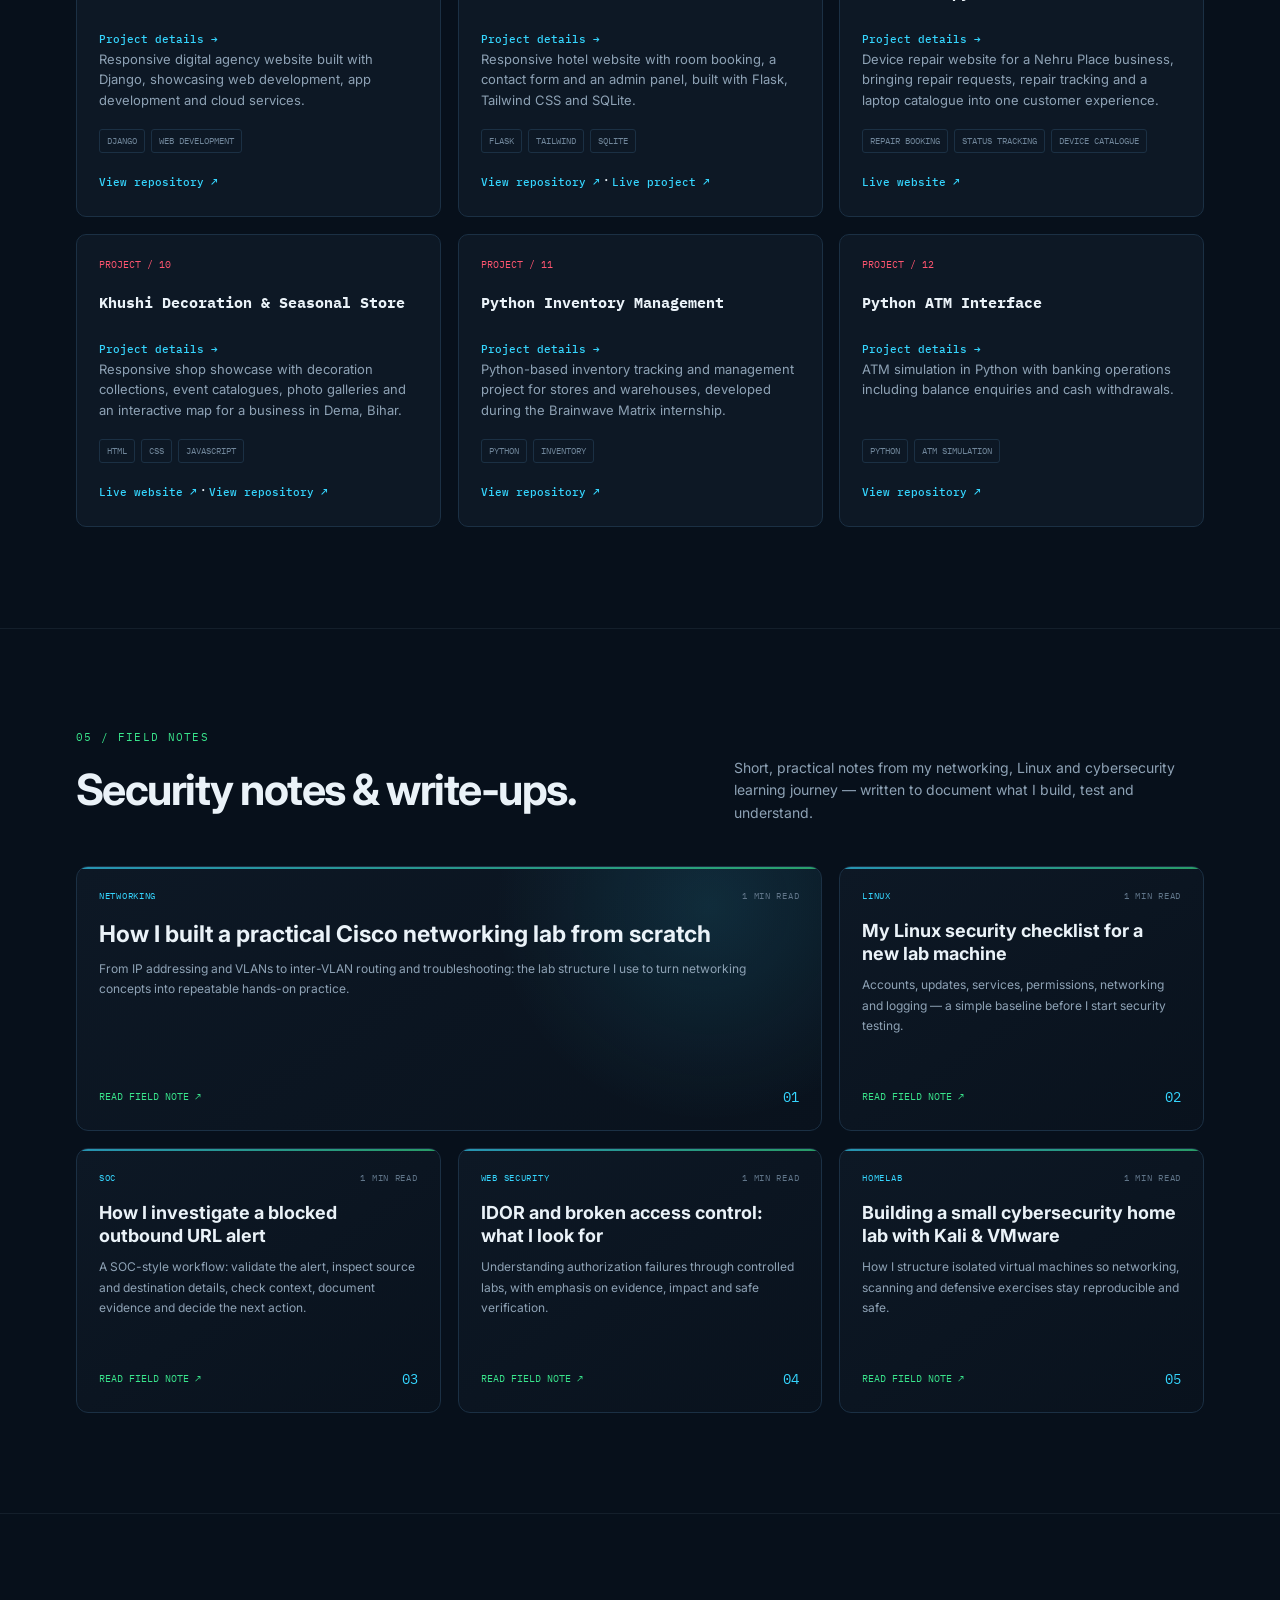
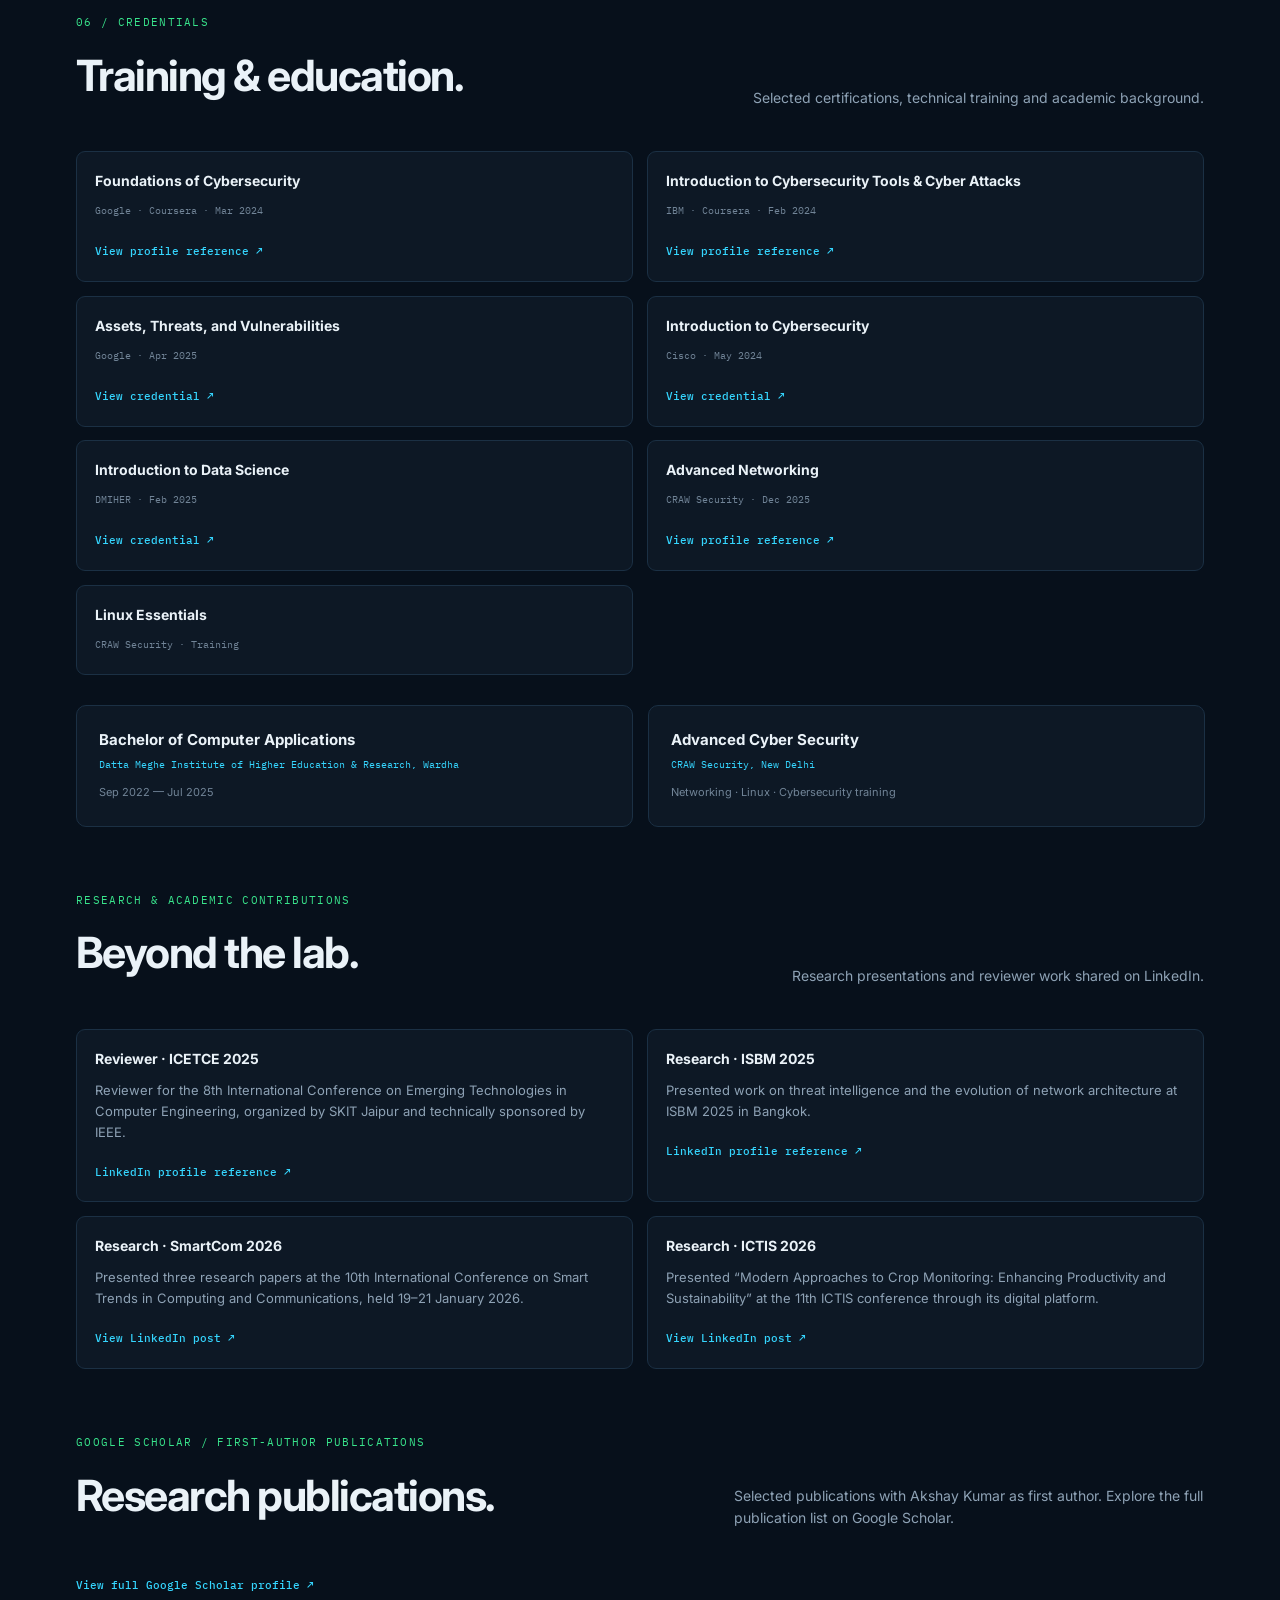
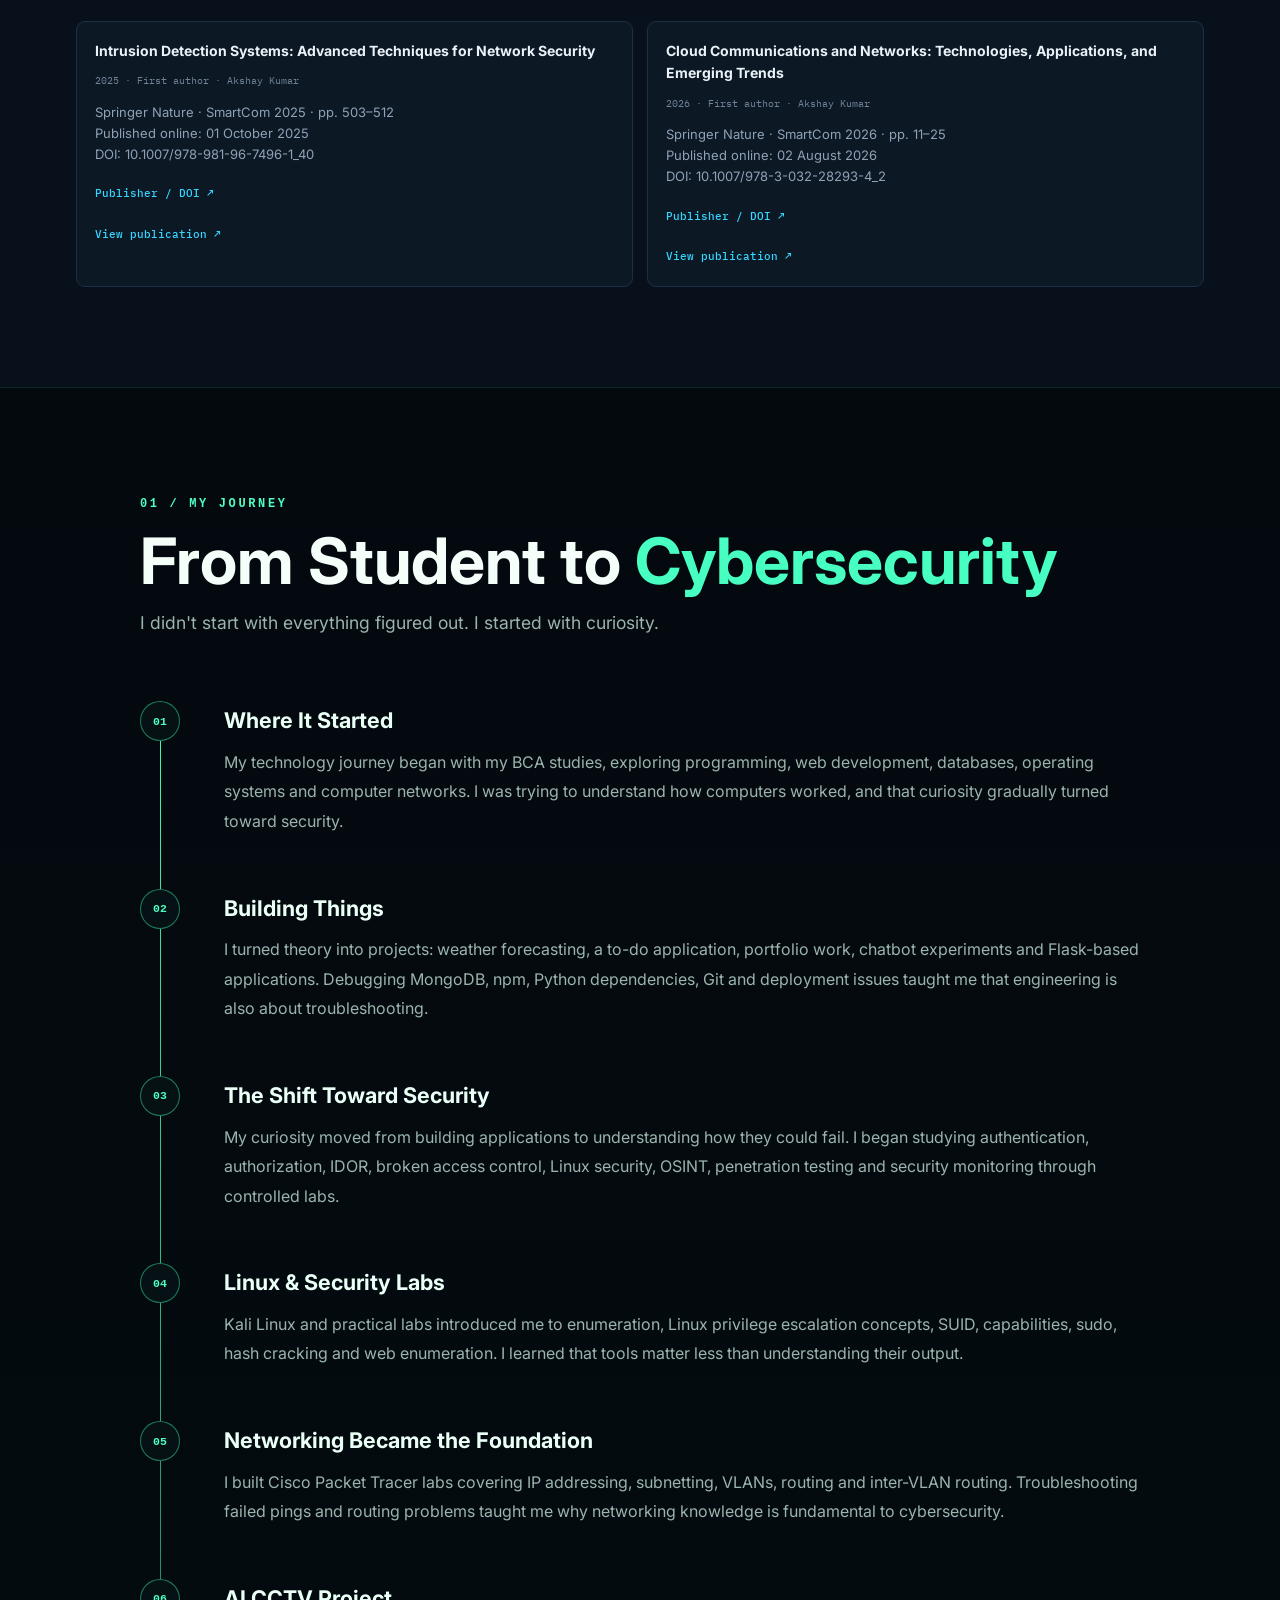
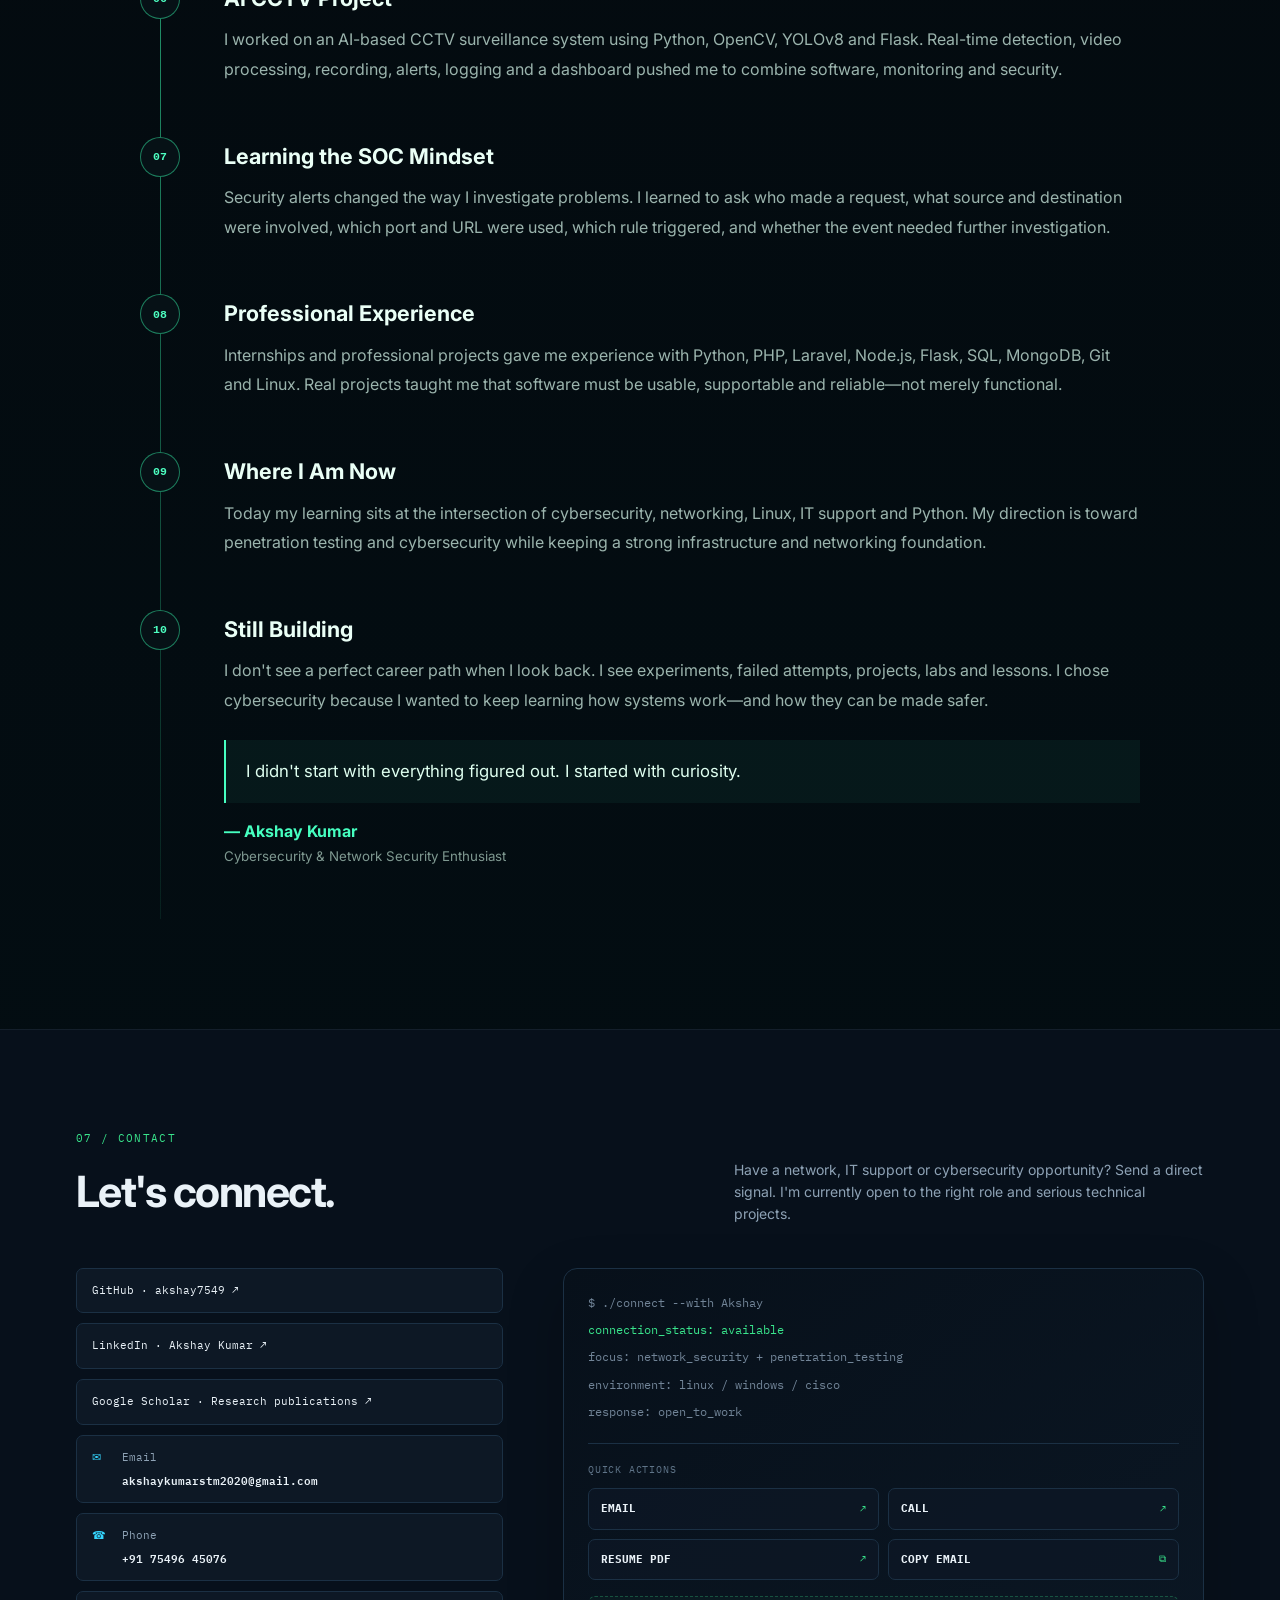
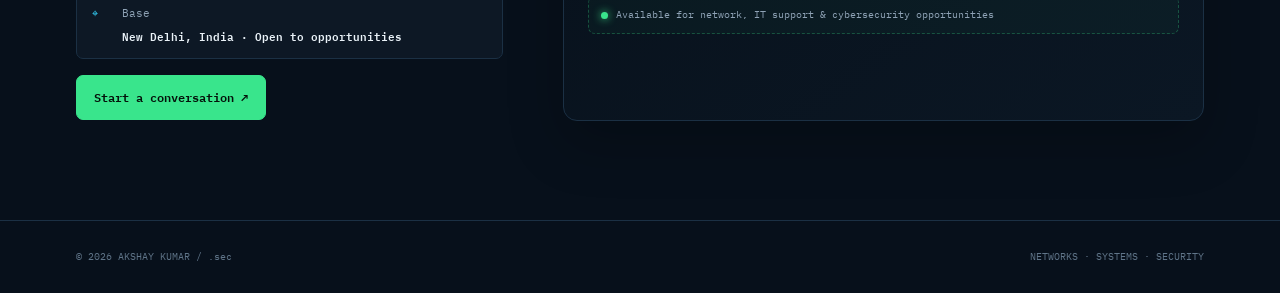
==== commit 757db15c: "Keep project screenshots inside details dialogs" ====
--- a/index.html
+++ b/index.html
@@ -58,7 +58,6 @@
 .blog-dialog .case-links{display:flex;flex-wrap:wrap;gap:16px;margin-top:22px}.blog-dialog a{color:var(--cyan)}
 .publication-meta{overflow-wrap:anywhere}.contact-link strong{overflow-wrap:anywhere}
 @media(max-width:700px){.hero-specialism{font-size:10px}.hero-tagline{font-size:19px}.spotlight-copy .hero-role{font-size:21px}}
-.project-thumbnail{margin:0 0 18px}.project-thumbnail img{display:block;width:100%;aspect-ratio:16/9;object-fit:cover;object-position:top;border:1px solid var(--line);border-radius:7px;background:var(--bg2)}.project-thumbnail figcaption{margin-top:6px;color:var(--muted);font:400 9px/1.5 var(--mono)}
 </style>
 <style>
 .journey-story{padding:110px 6vw;background:linear-gradient(180deg,rgba(4,9,14,.96),rgba(3,13,18,.99));border-top:1px solid rgba(55,255,179,.12)}.journey-wrap{max-width:1000px;margin:auto}.journey-kicker{font:700 .75rem/1 monospace;letter-spacing:.22em;color:#4dffc1;margin-bottom:18px}.journey-wrap h2{font-size:clamp(2.2rem,5vw,4.5rem);line-height:1.02;margin:0 0 16px;color:#f4fff9}.journey-wrap h2 span{color:#46ffc0}.journey-lead{font-size:1.1rem;color:#9bb4ad;margin:0 0 64px}.journey-timeline{position:relative}.journey-timeline:before{content:"";position:absolute;left:20px;top:0;bottom:0;width:1px;background:linear-gradient(#39ffb2,rgba(57,255,178,.08))}.journey-chapter{position:relative;display:grid;grid-template-columns:60px 1fr;gap:24px;padding:0 0 52px}.chapter-no{width:40px;height:40px;border:1px solid rgba(57,255,178,.45);border-radius:50%;display:grid;place-items:center;background:#061116;color:#4dffc1;font:700 .72rem monospace;z-index:1}.journey-chapter h3{margin:2px 0 10px;font-size:1.35rem;color:#eafff6}.journey-chapter p{margin:0;color:#9bb4ad;line-height:1.85}.journey-chapter blockquote{margin:25px 0 16px;padding:18px 20px;border-left:2px solid #46ffc0;background:rgba(70,255,192,.05);color:#dffff0;font-size:1.05rem}.journey-sign{color:#46ffc0;font-weight:700;line-height:1.5}.journey-sign small{color:#7f9991;font-weight:400}@media(max-width:650px){.journey-story{padding:75px 20px}.journey-lead{margin-bottom:45px}.journey-chapter{grid-template-columns:45px 1fr;gap:15px}.journey-timeline:before{left:19px}.chapter-no{width:38px;height:38px}.journey-chapter p{font-size:.94rem;line-height:1.7}}
@@ -112,10 +111,10 @@
 <div class="project reveal"><div class="project-num">PROJECT / 04</div><h3>Web Security Practice</h3><button class="project-detail-trigger" type="button" data-project="04" aria-haspopup="dialog" aria-controls="blog-modal" aria-label="View project details: Web Security Practice">Project details →</button><p>Hands-on learning with authentication, access-control, IDOR and logging concepts in controlled cybersecurity labs.</p><div class="stack"><span>OWASP</span><span>BURP</span><span>LINUX</span></div></div>
 <div class="project reveal"><div class="project-num">PROJECT / 05</div><h3>Portfolio & Web Apps</h3><button class="project-detail-trigger" type="button" data-project="05" aria-haspopup="dialog" aria-controls="blog-modal" aria-label="View project details: Portfolio &amp; Web Apps">Project details →</button><p>Built responsive web applications and portfolio projects using HTML, CSS, JavaScript, Python and modern deployment workflows.</p><div class="stack"><span>HTML</span><span>CSS</span><span>JS</span><span>PYTHON</span></div></div>
 <div class="project reveal"><div class="project-num">PROJECT / 06</div><h3>Sukoon Wellness &amp; Spa</h3><button class="project-detail-trigger" type="button" data-project="06" aria-haspopup="dialog" aria-controls="blog-modal" aria-label="View project details: Sukoon Wellness &amp; Spa">Project details →</button><p>Booking platform and management dashboard for services, staff, rooms, bookings and payments.</p><div class="stack"><span>LARAVEL</span><span>PHP</span><span>MYSQL</span></div><div class="project-links"><a class="profile-link" href="https://www.linkedin.com/feed/update/urn:li:activity:7516279149158653952/" target="_blank" rel="noopener noreferrer">Project walkthrough ↗</a> · <a class="profile-link" href="https://sukoonwellnessandspa.in/" target="_blank" rel="noopener noreferrer">Live website ↗</a></div></div><div class="project reveal"><div class="project-num">PROJECT / 07</div><h3>Kashvi Tech</h3><button class="project-detail-trigger" type="button" data-project="07" aria-haspopup="dialog" aria-controls="blog-modal" aria-label="View project details: Kashvi Tech">Project details →</button><p>Responsive digital agency website built with Django, showcasing web development, app development and cloud services.</p><div class="stack"><span>DJANGO</span><span>WEB DEVELOPMENT</span></div><div class="project-links"><a class="profile-link" href="https://github.com/akshay7549/kashvitech" target="_blank" rel="noopener noreferrer">View repository ↗</a></div></div><div class="project reveal"><div class="project-num">PROJECT / 08</div><h3>Kasvi Place</h3><button class="project-detail-trigger" type="button" data-project="08" aria-haspopup="dialog" aria-controls="blog-modal" aria-label="View project details: Kasvi Place">Project details →</button><p>Responsive hotel website with room booking, a contact form and an admin panel, built with Flask, Tailwind CSS and SQLite.</p><div class="stack"><span>FLASK</span><span>TAILWIND</span><span>SQLITE</span></div><div class="project-links"><a class="profile-link" href="https://github.com/akshay7549/kasvi-place" target="_blank" rel="noopener noreferrer">View repository ↗</a> · <a class="profile-link" href="https://kasvi-place.onrender.com/" target="_blank" rel="noopener noreferrer">Live project ↗</a></div></div>
-<div class="project reveal"><figure class="project-thumbnail"><img src="assets/nextgen-live-preview.jpg" alt="NextGen Lapy World live homepage" loading="lazy" decoding="async"><figcaption>Live website</figcaption></figure><div class="project-num">PROJECT / 09</div><h3>NextGen Lapy World</h3><button class="project-detail-trigger" type="button" data-project="09" aria-haspopup="dialog" aria-controls="blog-modal" aria-label="View project details: NextGen Lapy World">Project details →</button><p>Device repair website for a Nehru Place business, bringing repair requests, repair tracking and a laptop catalogue into one customer experience.</p><div class="stack"><span>REPAIR BOOKING</span><span>STATUS TRACKING</span><span>DEVICE CATALOGUE</span></div><div class="project-links"><a class="profile-link" href="https://nextgenlapyworld.in/" target="_blank" rel="noopener noreferrer">Live website ↗</a></div></div>
-<div class="project reveal"><figure class="project-thumbnail"><img src="assets/khushi-live-preview.jpg" alt="Khushi Decoration live homepage" loading="lazy" decoding="async"><figcaption>Live website</figcaption></figure><div class="project-num">PROJECT / 10</div><h3>Khushi Decoration &amp; Seasonal Store</h3><button class="project-detail-trigger" type="button" data-project="10" aria-haspopup="dialog" aria-controls="blog-modal" aria-label="View project details: Khushi Decoration &amp; Seasonal Store">Project details →</button><p>Responsive shop showcase with decoration collections, event catalogues, photo galleries and an interactive map for a business in Dema, Bihar.</p><div class="stack"><span>HTML</span><span>CSS</span><span>JAVASCRIPT</span></div><div class="project-links"><a class="profile-link" href="https://akshay7549.github.io/khushi-decoration/" target="_blank" rel="noopener noreferrer">Live website ↗</a> · <a class="profile-link" href="https://github.com/akshay7549/khushi-decoration" target="_blank" rel="noopener noreferrer">View repository ↗</a></div></div>
-<div class="project reveal"><figure class="project-thumbnail"><img src="assets/inventory-github-preview.jpg" alt="Inventory Management System GitHub documentation" loading="lazy" decoding="async"><figcaption>GitHub documentation</figcaption></figure><div class="project-num">PROJECT / 11</div><h3>Python Inventory Management</h3><button class="project-detail-trigger" type="button" data-project="11" aria-haspopup="dialog" aria-controls="blog-modal" aria-label="View project details: Python Inventory Management">Project details →</button><p>Python-based inventory tracking and management project for stores and warehouses, developed during the Brainwave Matrix internship.</p><div class="stack"><span>PYTHON</span><span>INVENTORY</span></div><div class="project-links"><a class="profile-link" href="https://github.com/akshay7549/BrainWave-task-2" target="_blank" rel="noopener noreferrer">View repository ↗</a></div></div>
-<div class="project reveal"><figure class="project-thumbnail"><img src="assets/atm-github-preview.jpg" alt="ATM Interface Project GitHub documentation" loading="lazy" decoding="async"><figcaption>GitHub documentation</figcaption></figure><div class="project-num">PROJECT / 12</div><h3>Python ATM Interface</h3><button class="project-detail-trigger" type="button" data-project="12" aria-haspopup="dialog" aria-controls="blog-modal" aria-label="View project details: Python ATM Interface">Project details →</button><p>ATM simulation in Python with banking operations including balance enquiries and cash withdrawals.</p><div class="stack"><span>PYTHON</span><span>ATM SIMULATION</span></div><div class="project-links"><a class="profile-link" href="https://github.com/akshay7549/brainwaves" target="_blank" rel="noopener noreferrer">View repository ↗</a></div></div></div></div></section>
+<div class="project reveal"><div class="project-num">PROJECT / 09</div><h3>NextGen Lapy World</h3><button class="project-detail-trigger" type="button" data-project="09" aria-haspopup="dialog" aria-controls="blog-modal" aria-label="View project details: NextGen Lapy World">Project details →</button><p>Device repair website for a Nehru Place business, bringing repair requests, repair tracking and a laptop catalogue into one customer experience.</p><div class="stack"><span>REPAIR BOOKING</span><span>STATUS TRACKING</span><span>DEVICE CATALOGUE</span></div><div class="project-links"><a class="profile-link" href="https://nextgenlapyworld.in/" target="_blank" rel="noopener noreferrer">Live website ↗</a></div></div>
+<div class="project reveal"><div class="project-num">PROJECT / 10</div><h3>Khushi Decoration &amp; Seasonal Store</h3><button class="project-detail-trigger" type="button" data-project="10" aria-haspopup="dialog" aria-controls="blog-modal" aria-label="View project details: Khushi Decoration &amp; Seasonal Store">Project details →</button><p>Responsive shop showcase with decoration collections, event catalogues, photo galleries and an interactive map for a business in Dema, Bihar.</p><div class="stack"><span>HTML</span><span>CSS</span><span>JAVASCRIPT</span></div><div class="project-links"><a class="profile-link" href="https://akshay7549.github.io/khushi-decoration/" target="_blank" rel="noopener noreferrer">Live website ↗</a> · <a class="profile-link" href="https://github.com/akshay7549/khushi-decoration" target="_blank" rel="noopener noreferrer">View repository ↗</a></div></div>
+<div class="project reveal"><div class="project-num">PROJECT / 11</div><h3>Python Inventory Management</h3><button class="project-detail-trigger" type="button" data-project="11" aria-haspopup="dialog" aria-controls="blog-modal" aria-label="View project details: Python Inventory Management">Project details →</button><p>Python-based inventory tracking and management project for stores and warehouses, developed during the Brainwave Matrix internship.</p><div class="stack"><span>PYTHON</span><span>INVENTORY</span></div><div class="project-links"><a class="profile-link" href="https://github.com/akshay7549/BrainWave-task-2" target="_blank" rel="noopener noreferrer">View repository ↗</a></div></div>
+<div class="project reveal"><div class="project-num">PROJECT / 12</div><h3>Python ATM Interface</h3><button class="project-detail-trigger" type="button" data-project="12" aria-haspopup="dialog" aria-controls="blog-modal" aria-label="View project details: Python ATM Interface">Project details →</button><p>ATM simulation in Python with banking operations including balance enquiries and cash withdrawals.</p><div class="stack"><span>PYTHON</span><span>ATM SIMULATION</span></div><div class="project-links"><a class="profile-link" href="https://github.com/akshay7549/brainwaves" target="_blank" rel="noopener noreferrer">View repository ↗</a></div></div></div></div></section>
 
 
 <section class="section" id="blog"><div class="wrap"><div class="section-head reveal"><div><div class="kicker">05 / field notes</div><h2>Security notes &amp; write-ups.</h2></div><p>Short, practical notes from my networking, Linux and cybersecurity learning journey — written to document what I build, test and understand.</p></div><div class="blog-grid">
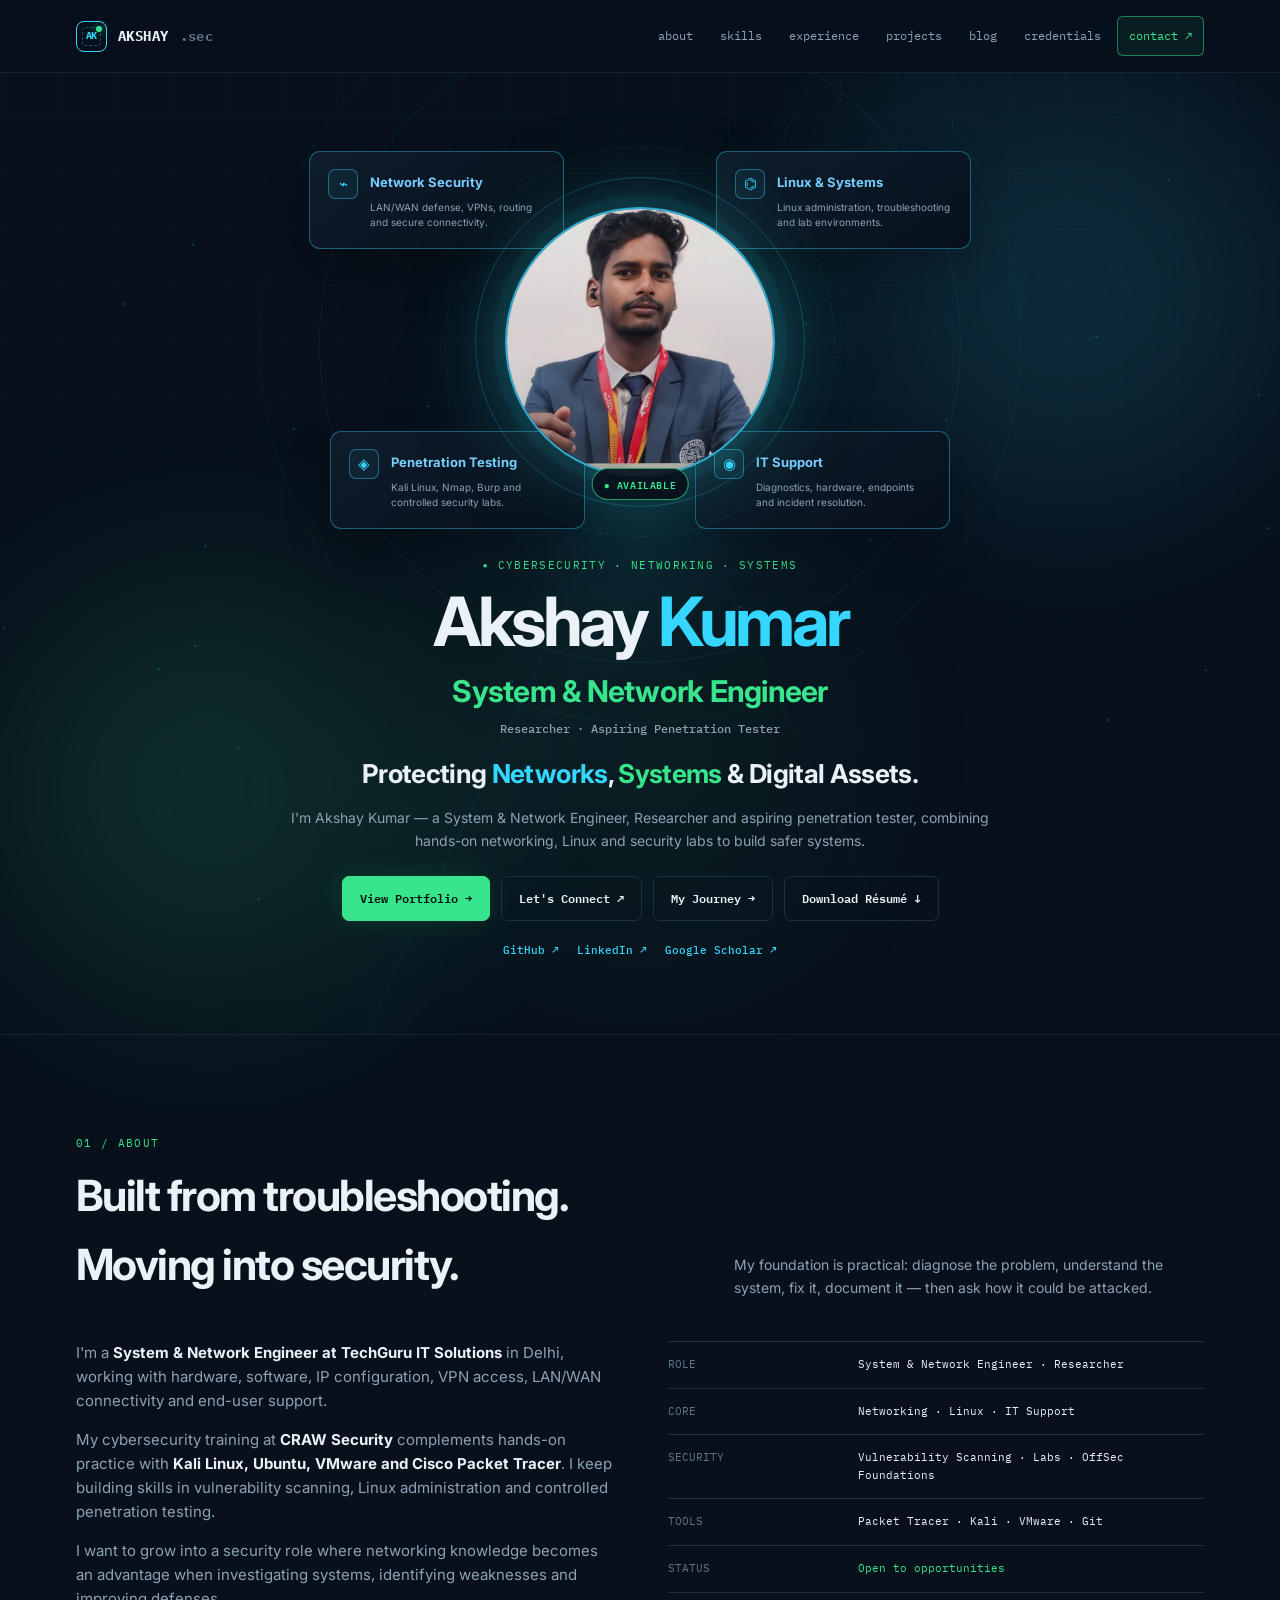
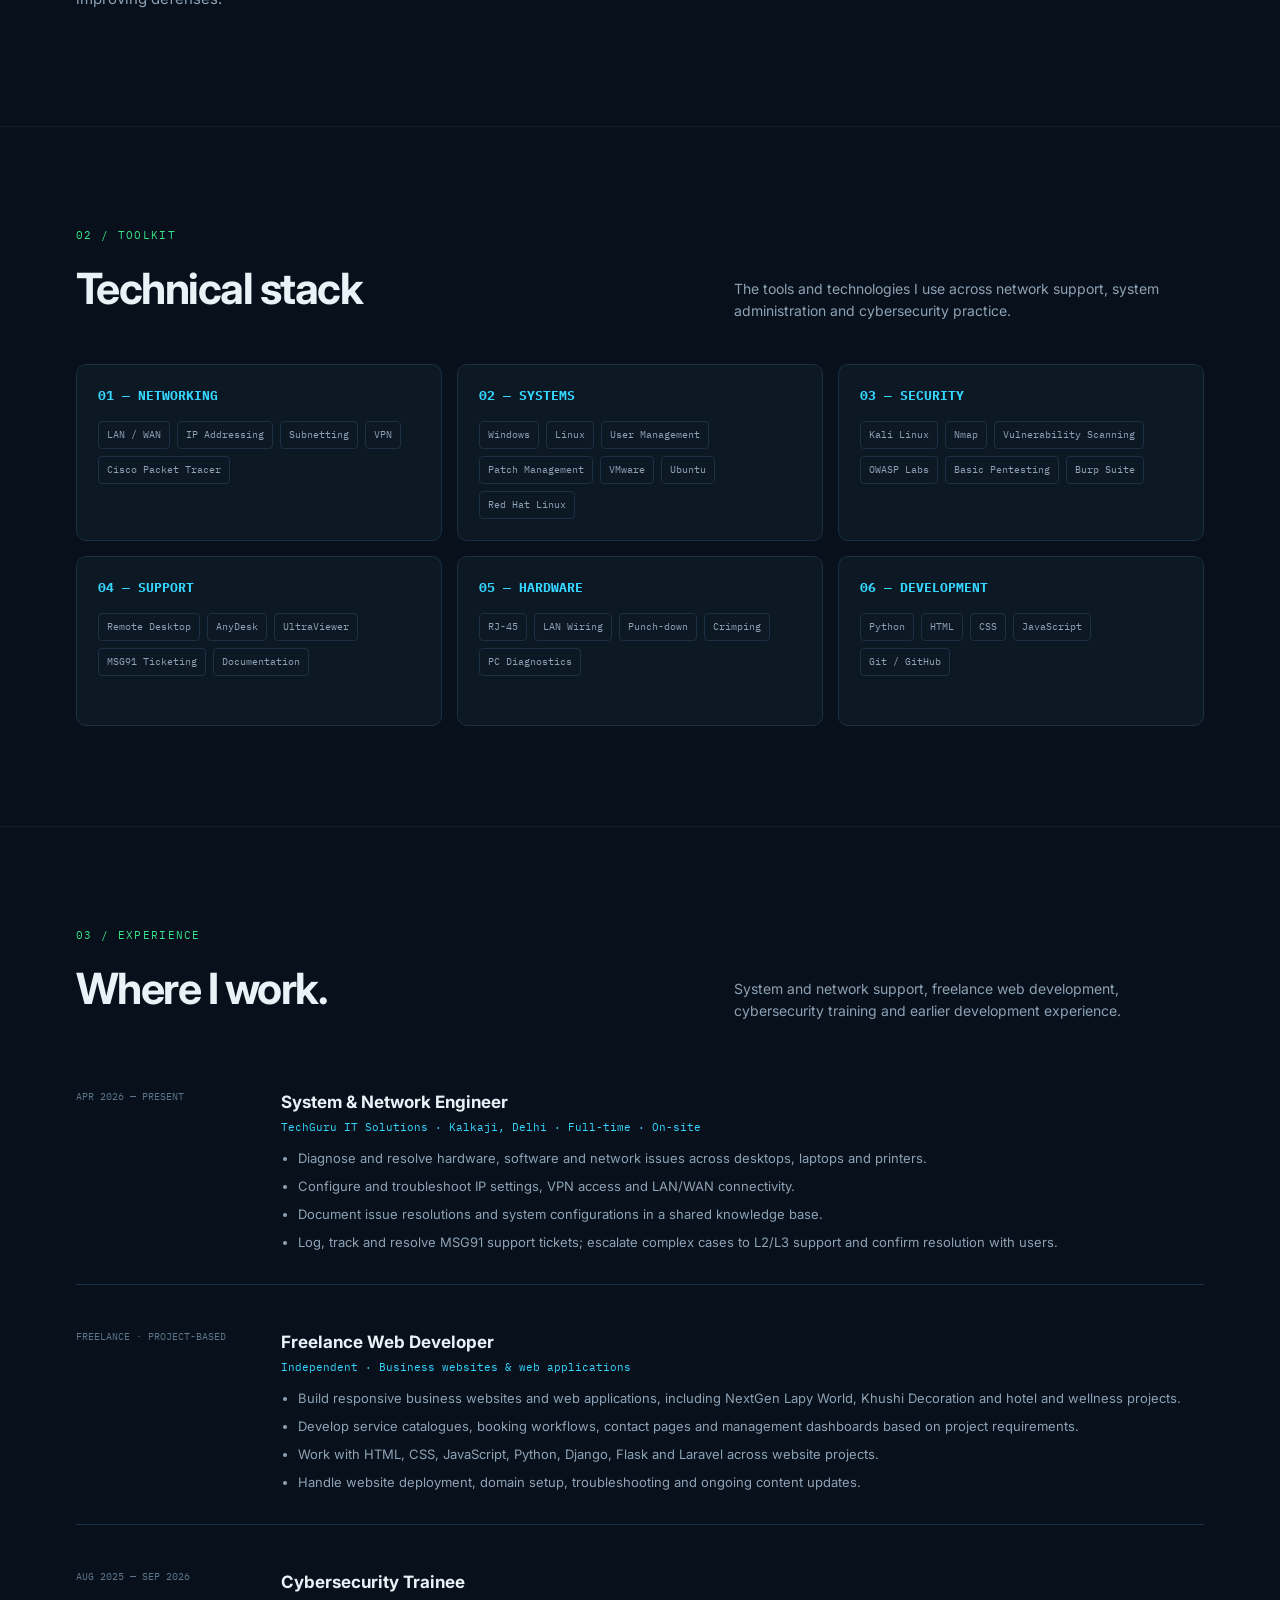
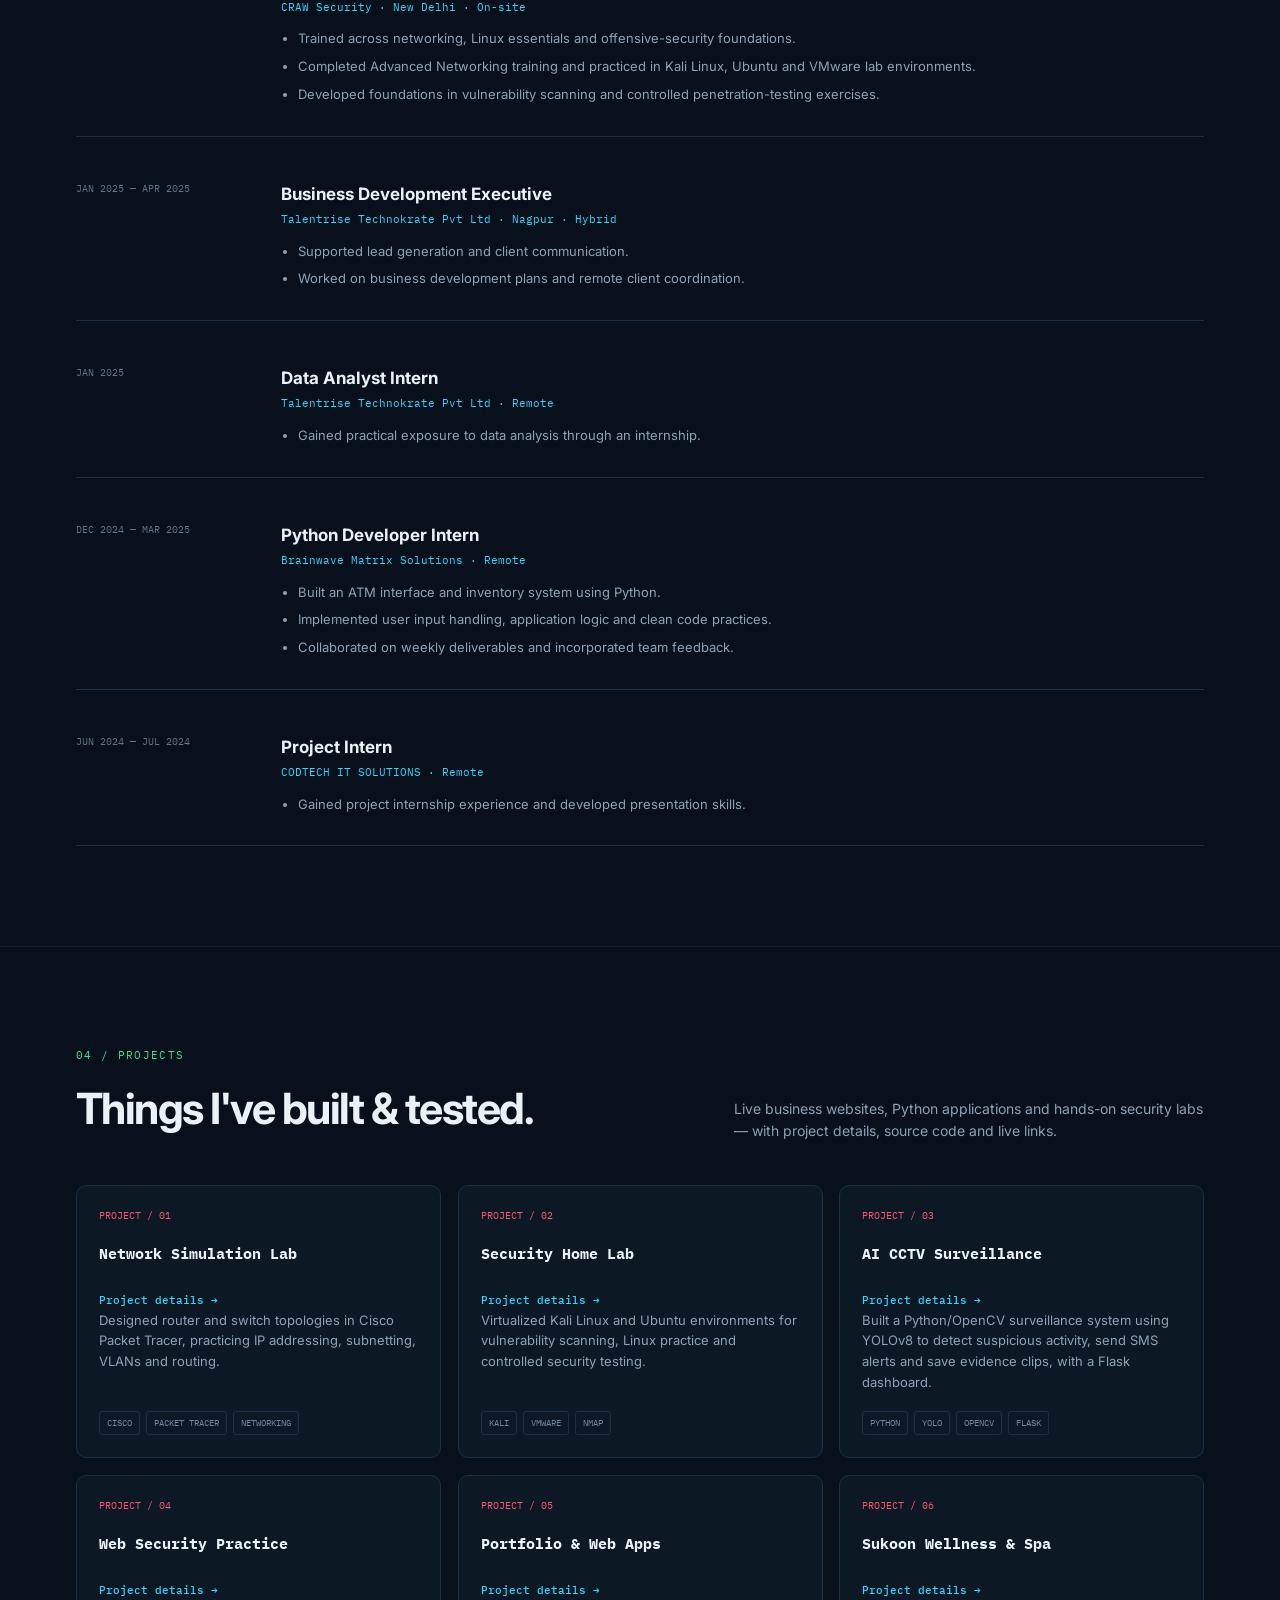
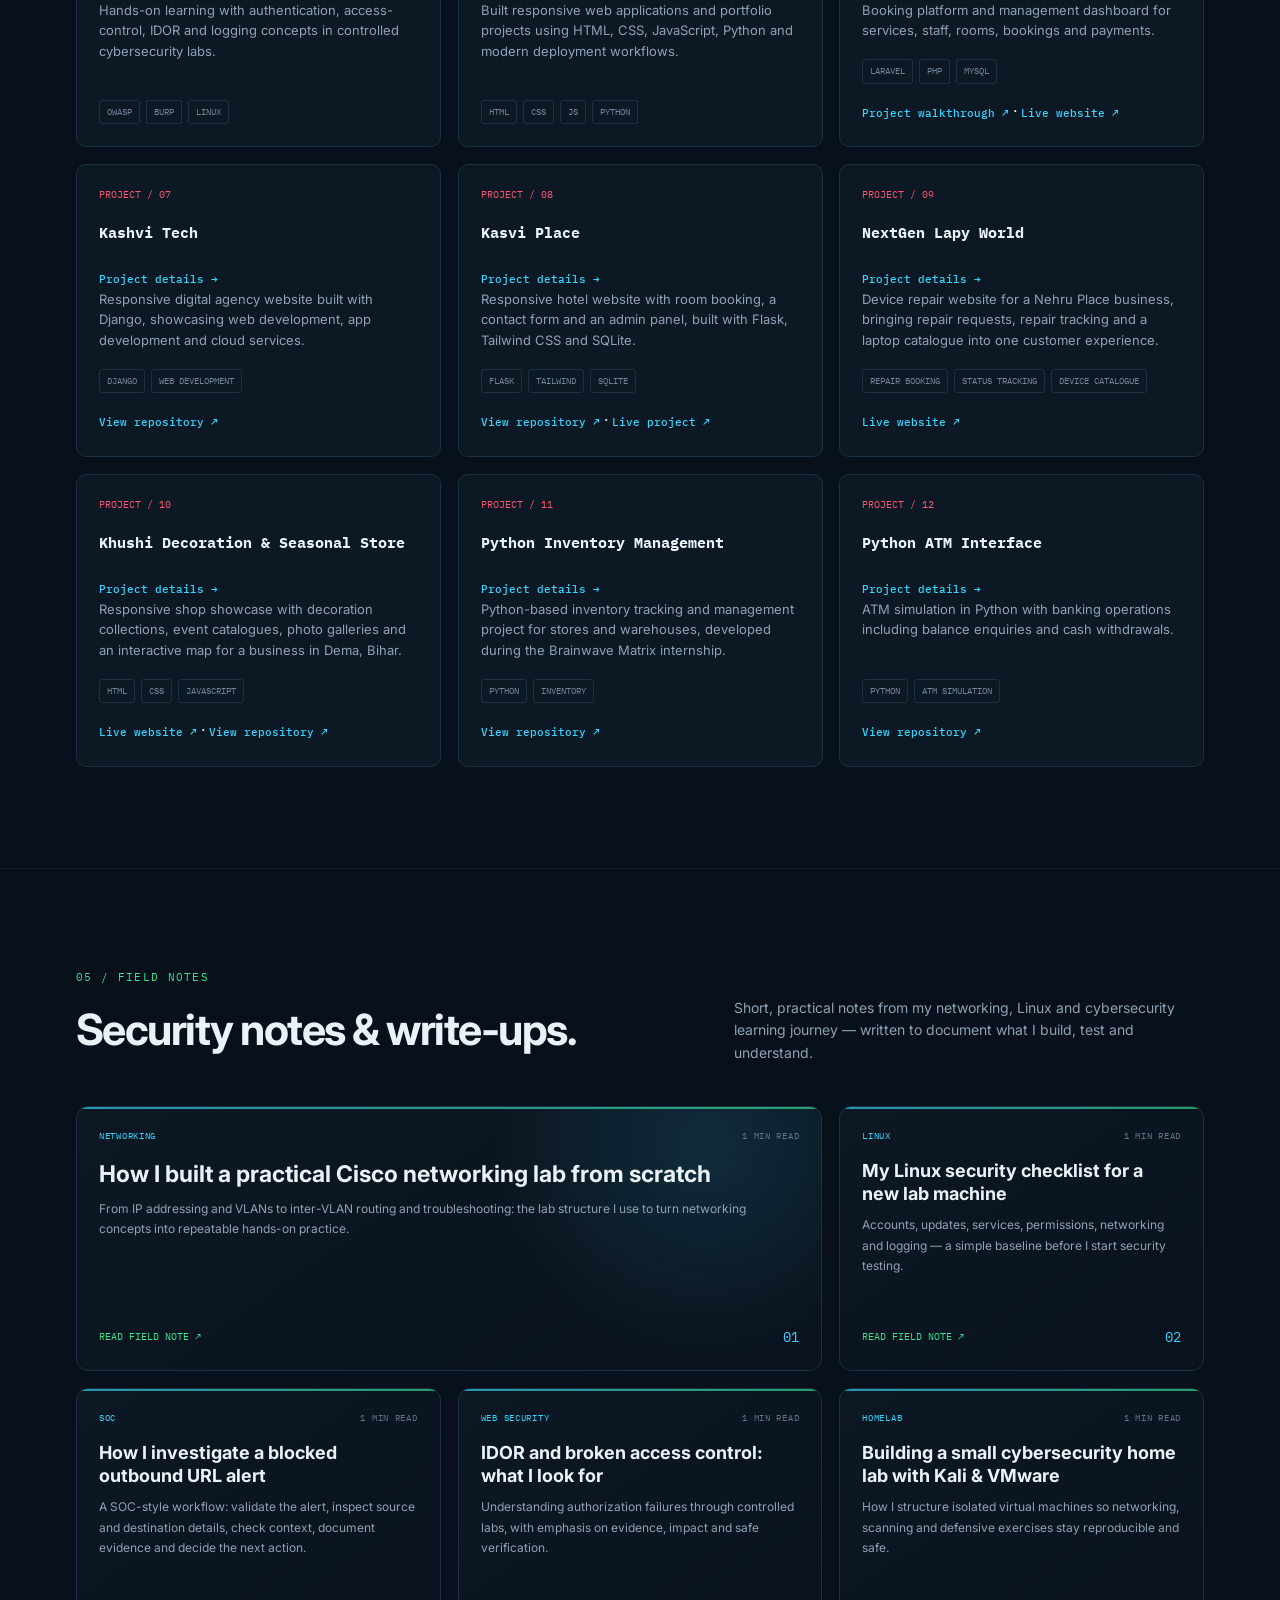
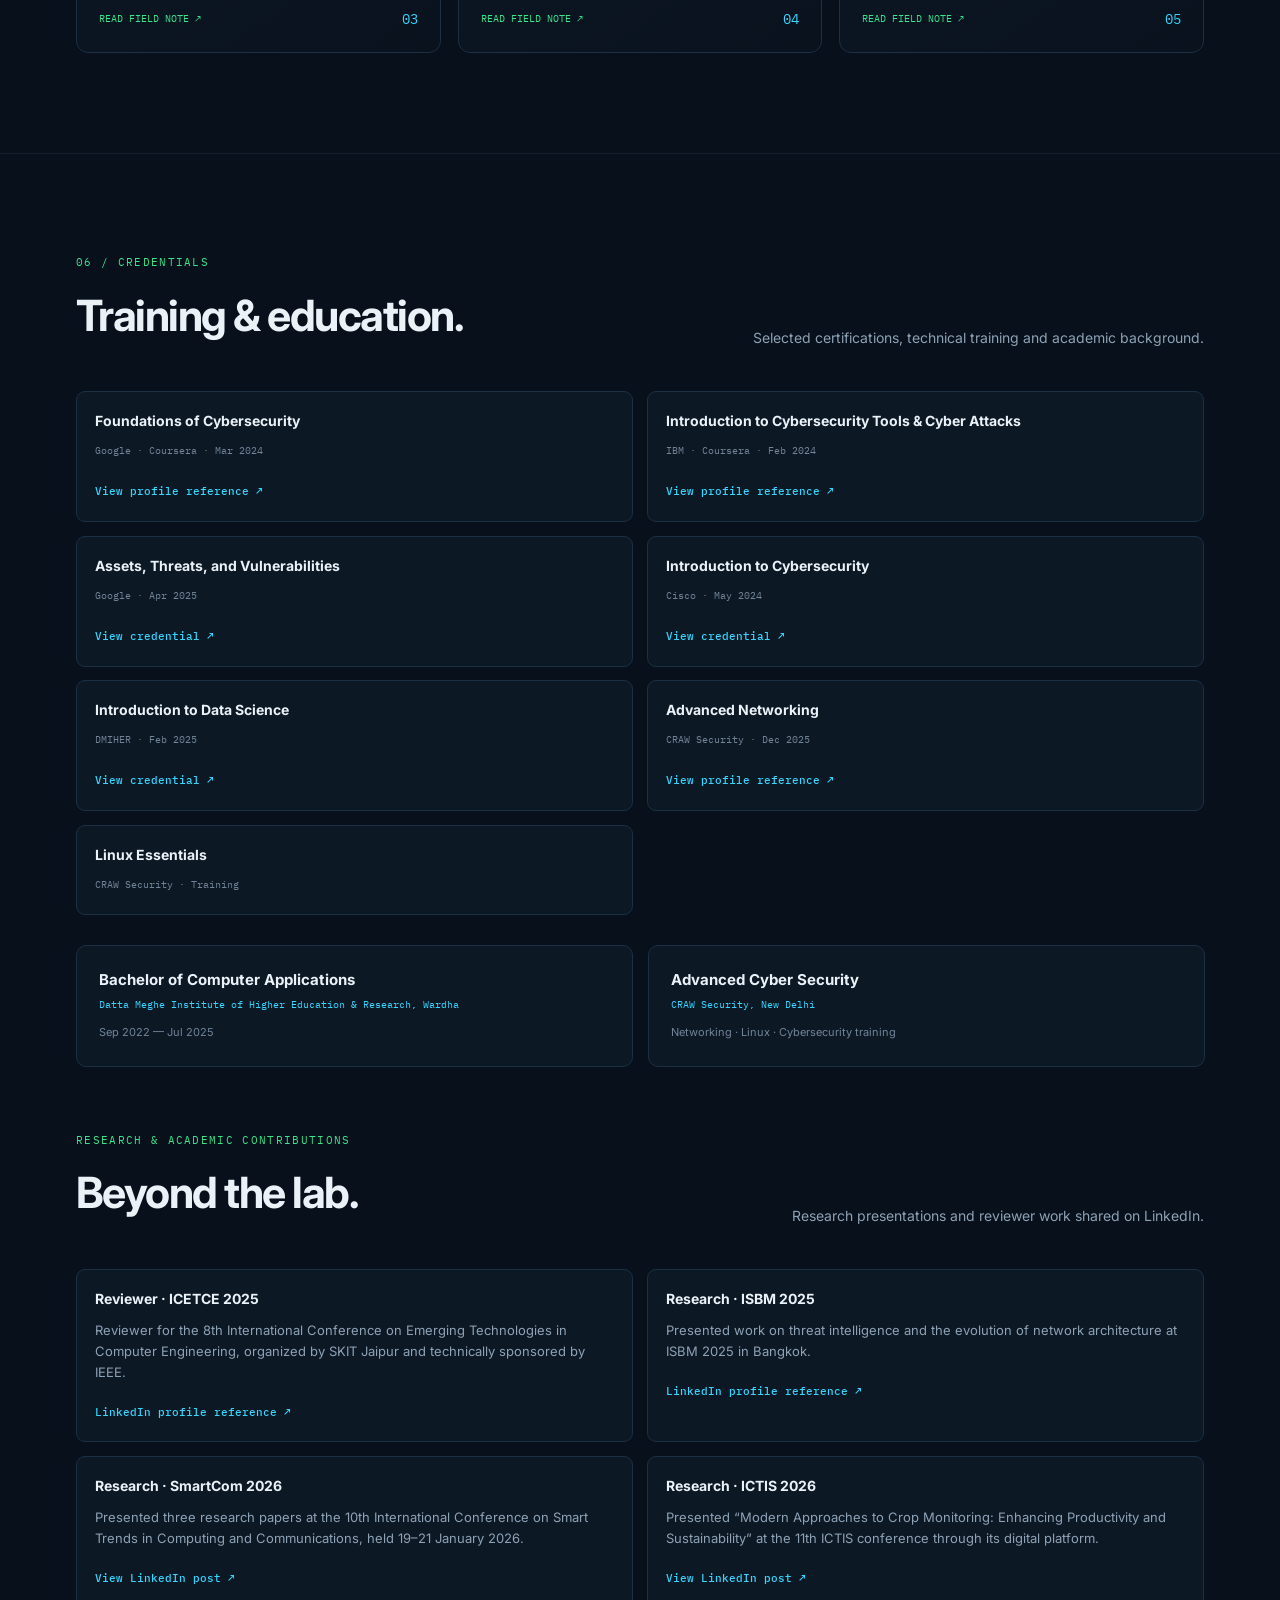
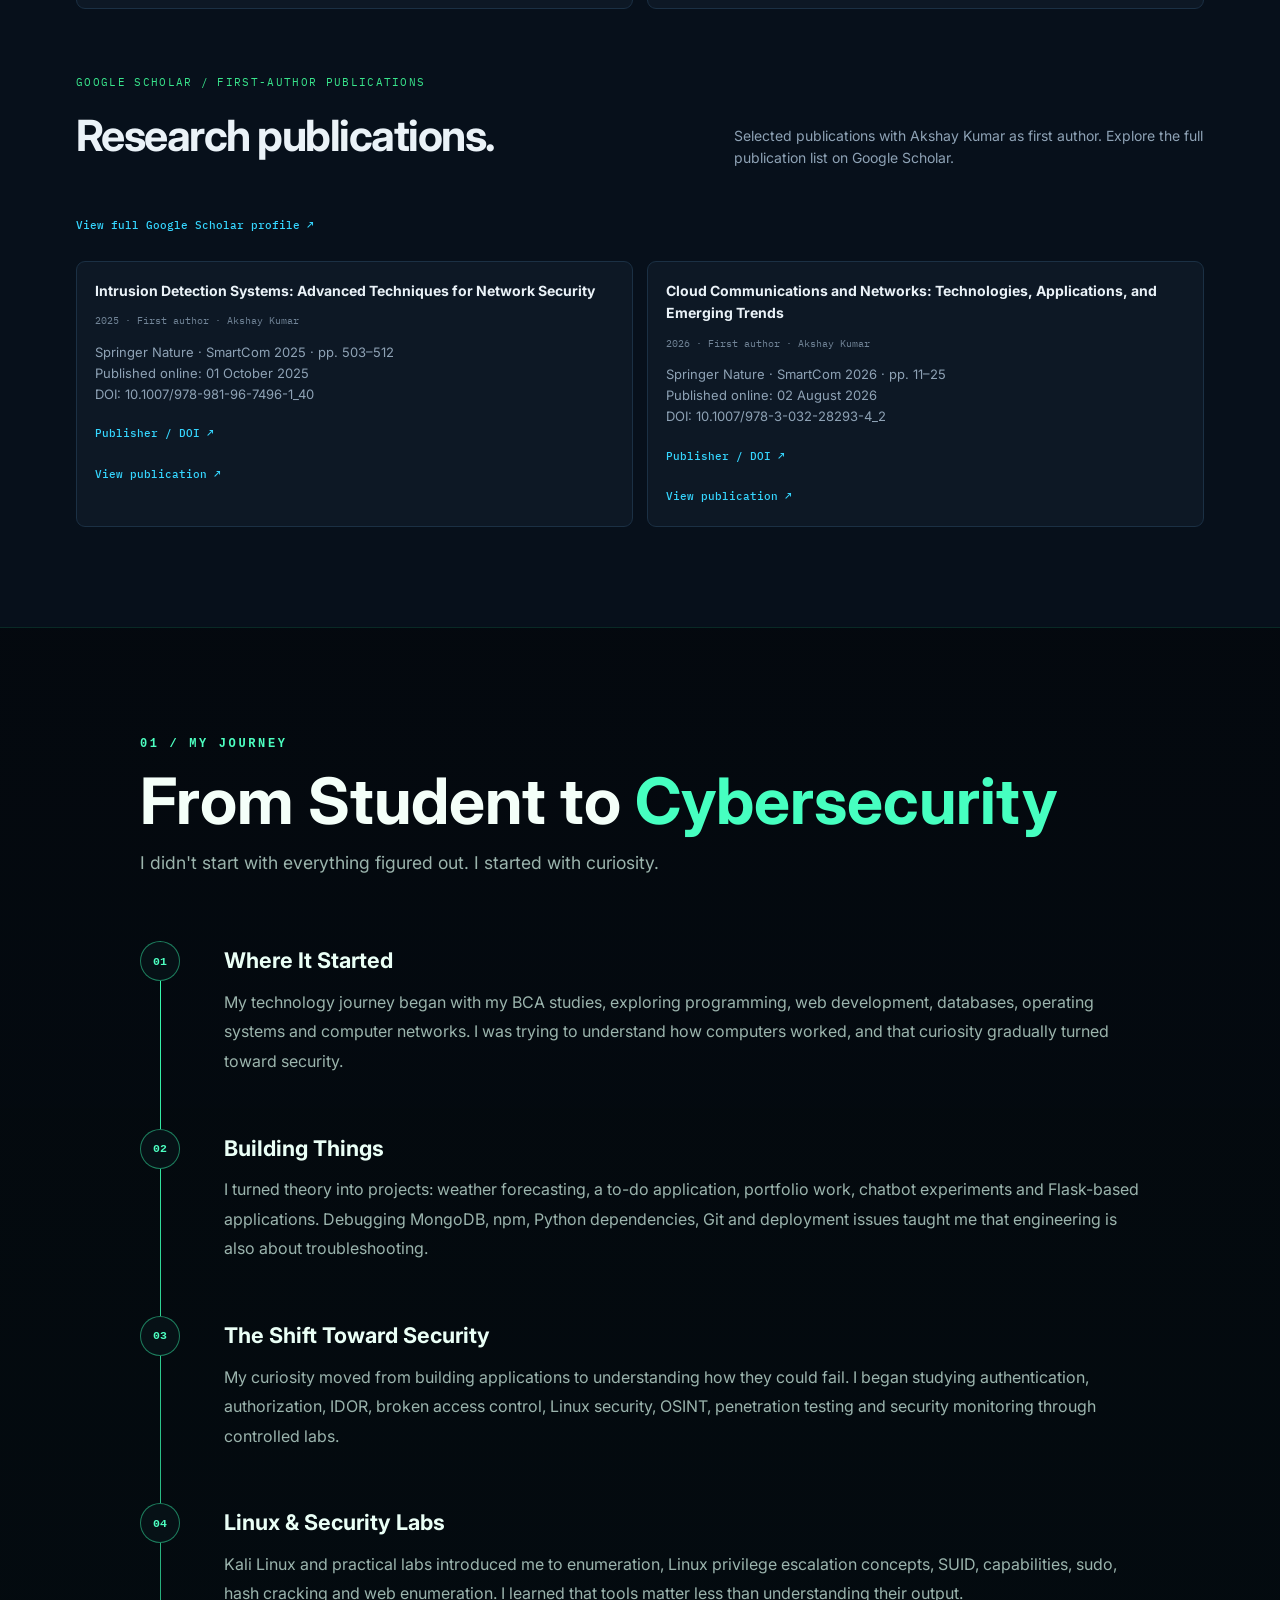
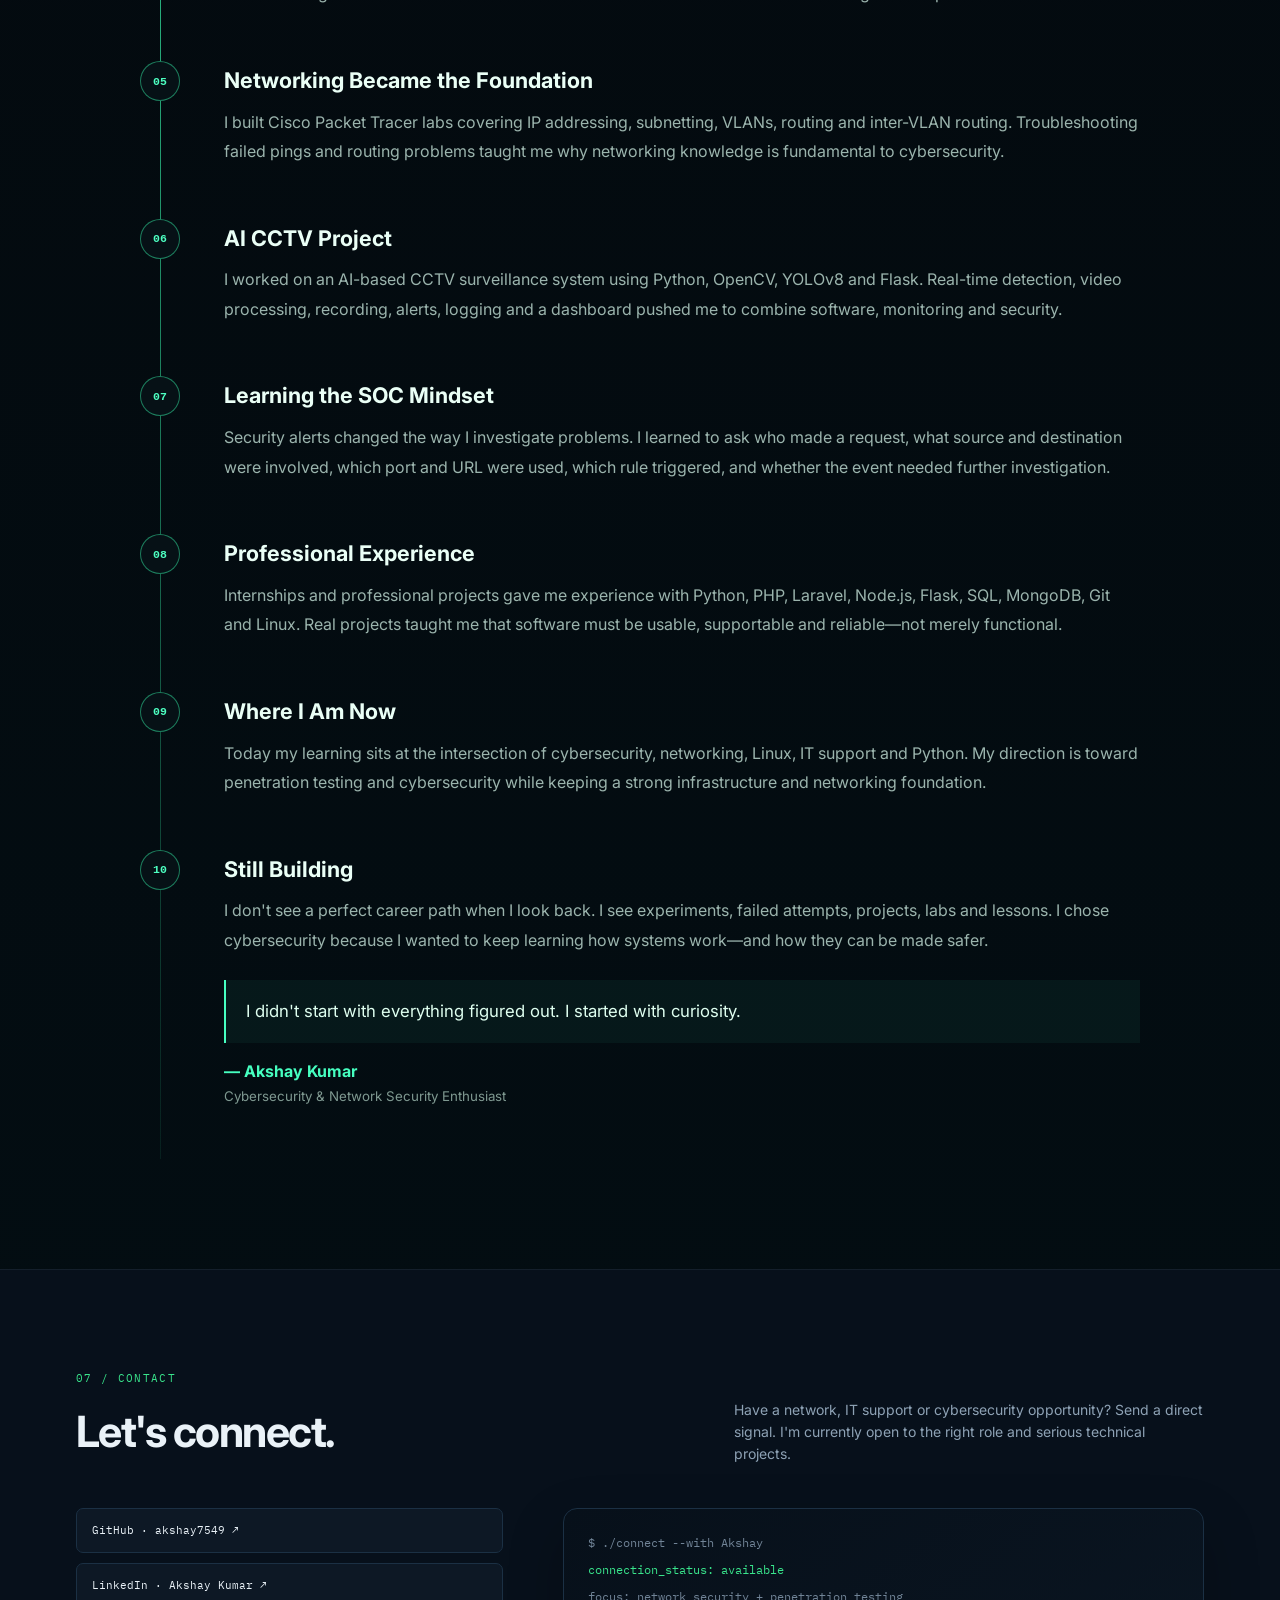
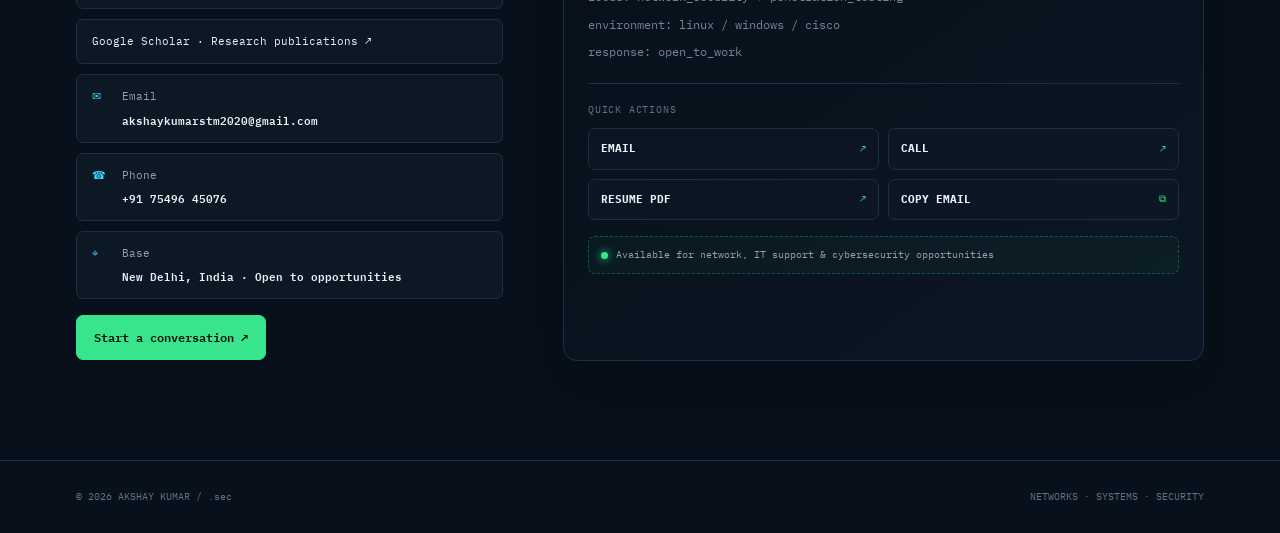
==== commit 616a958c: "Add freelance web developer experience" ====
--- a/index.html
+++ b/index.html
@@ -102,7 +102,7 @@
 <div class="skill reveal"><h3>06 — DEVELOPMENT</h3><div class="chips"><span class="chip">Python</span><span class="chip">HTML</span><span class="chip">CSS</span><span class="chip">JavaScript</span><span class="chip">Git / GitHub</span></div></div>
 </div></div></section>
 
-<section class="section" id="experience"><div class="wrap"><div class="section-head reveal"><div><div class="kicker">03 / experience</div><h2>Where I work.</h2></div><p>System and network support, cybersecurity training and earlier development experience.</p></div><div class="experience"><div class="job reveal"><div class="job-date">APR 2026 — PRESENT</div><div><h3>System &amp; Network Engineer</h3><div class="company">TechGuru IT Solutions · Kalkaji, Delhi · Full-time · On-site</div><ul><li>Diagnose and resolve hardware, software and network issues across desktops, laptops and printers.</li><li>Configure and troubleshoot IP settings, VPN access and LAN/WAN connectivity.</li><li>Document issue resolutions and system configurations in a shared knowledge base.</li><li>Log, track and resolve MSG91 support tickets; escalate complex cases to L2/L3 support and confirm resolution with users.</li></ul></div></div><div class="job reveal"><div class="job-date">AUG 2025 — SEP 2026</div><div><h3>Cybersecurity Trainee</h3><div class="company">CRAW Security · New Delhi · On-site</div><ul><li>Trained across networking, Linux essentials and offensive-security foundations.</li><li>Completed Advanced Networking training and practiced in Kali Linux, Ubuntu and VMware lab environments.</li><li>Developed foundations in vulnerability scanning and controlled penetration-testing exercises.</li></ul></div></div><div class="job reveal"><div class="job-date">JAN 2025 — APR 2025</div><div><h3>Business Development Executive</h3><div class="company">Talentrise Technokrate Pvt Ltd · Nagpur · Hybrid</div><ul><li>Supported lead generation and client communication.</li><li>Worked on business development plans and remote client coordination.</li></ul></div></div><div class="job reveal"><div class="job-date">JAN 2025</div><div><h3>Data Analyst Intern</h3><div class="company">Talentrise Technokrate Pvt Ltd · Remote</div><ul><li>Gained practical exposure to data analysis through an internship.</li></ul></div></div><div class="job reveal"><div class="job-date">DEC 2024 — MAR 2025</div><div><h3>Python Developer Intern</h3><div class="company">Brainwave Matrix Solutions · Remote</div><ul><li>Built an ATM interface and inventory system using Python.</li><li>Implemented user input handling, application logic and clean code practices.</li><li>Collaborated on weekly deliverables and incorporated team feedback.</li></ul></div></div><div class="job reveal"><div class="job-date">JUN 2024 — JUL 2024</div><div><h3>Project Intern</h3><div class="company">CODTECH IT SOLUTIONS · Remote</div><ul><li>Gained project internship experience and developed presentation skills.</li></ul></div></div></div></div></section>
+<section class="section" id="experience"><div class="wrap"><div class="section-head reveal"><div><div class="kicker">03 / experience</div><h2>Where I work.</h2></div><p>System and network support, freelance web development, cybersecurity training and earlier development experience.</p></div><div class="experience"><div class="job reveal"><div class="job-date">APR 2026 — PRESENT</div><div><h3>System &amp; Network Engineer</h3><div class="company">TechGuru IT Solutions · Kalkaji, Delhi · Full-time · On-site</div><ul><li>Diagnose and resolve hardware, software and network issues across desktops, laptops and printers.</li><li>Configure and troubleshoot IP settings, VPN access and LAN/WAN connectivity.</li><li>Document issue resolutions and system configurations in a shared knowledge base.</li><li>Log, track and resolve MSG91 support tickets; escalate complex cases to L2/L3 support and confirm resolution with users.</li></ul></div></div><div class="job reveal"><div class="job-date">FREELANCE · PROJECT-BASED</div><div><h3>Freelance Web Developer</h3><div class="company">Independent · Business websites &amp; web applications</div><ul><li>Build responsive business websites and web applications, including NextGen Lapy World, Khushi Decoration and hotel and wellness projects.</li><li>Develop service catalogues, booking workflows, contact pages and management dashboards based on project requirements.</li><li>Work with HTML, CSS, JavaScript, Python, Django, Flask and Laravel across website projects.</li><li>Handle website deployment, domain setup, troubleshooting and ongoing content updates.</li></ul></div></div><div class="job reveal"><div class="job-date">AUG 2025 — SEP 2026</div><div><h3>Cybersecurity Trainee</h3><div class="company">CRAW Security · New Delhi · On-site</div><ul><li>Trained across networking, Linux essentials and offensive-security foundations.</li><li>Completed Advanced Networking training and practiced in Kali Linux, Ubuntu and VMware lab environments.</li><li>Developed foundations in vulnerability scanning and controlled penetration-testing exercises.</li></ul></div></div><div class="job reveal"><div class="job-date">JAN 2025 — APR 2025</div><div><h3>Business Development Executive</h3><div class="company">Talentrise Technokrate Pvt Ltd · Nagpur · Hybrid</div><ul><li>Supported lead generation and client communication.</li><li>Worked on business development plans and remote client coordination.</li></ul></div></div><div class="job reveal"><div class="job-date">JAN 2025</div><div><h3>Data Analyst Intern</h3><div class="company">Talentrise Technokrate Pvt Ltd · Remote</div><ul><li>Gained practical exposure to data analysis through an internship.</li></ul></div></div><div class="job reveal"><div class="job-date">DEC 2024 — MAR 2025</div><div><h3>Python Developer Intern</h3><div class="company">Brainwave Matrix Solutions · Remote</div><ul><li>Built an ATM interface and inventory system using Python.</li><li>Implemented user input handling, application logic and clean code practices.</li><li>Collaborated on weekly deliverables and incorporated team feedback.</li></ul></div></div><div class="job reveal"><div class="job-date">JUN 2024 — JUL 2024</div><div><h3>Project Intern</h3><div class="company">CODTECH IT SOLUTIONS · Remote</div><ul><li>Gained project internship experience and developed presentation skills.</li></ul></div></div></div></div></section>
 
 <section class="section" id="projects"><div class="wrap"><div class="section-head reveal"><div><div class="kicker">04 / projects</div><h2>Things I've built & tested.</h2></div><p>Live business websites, Python applications and hands-on security labs — with project details, source code and live links.</p></div><div class="projects">
 <div class="project reveal"><div class="project-num">PROJECT / 01</div><h3>Network Simulation Lab</h3><button class="project-detail-trigger" type="button" data-project="01" aria-haspopup="dialog" aria-controls="blog-modal" aria-label="View project details: Network Simulation Lab">Project details →</button><p>Designed router and switch topologies in Cisco Packet Tracer, practicing IP addressing, subnetting, VLANs and routing.</p><div class="stack"><span>CISCO</span><span>PACKET TRACER</span><span>NETWORKING</span></div></div>
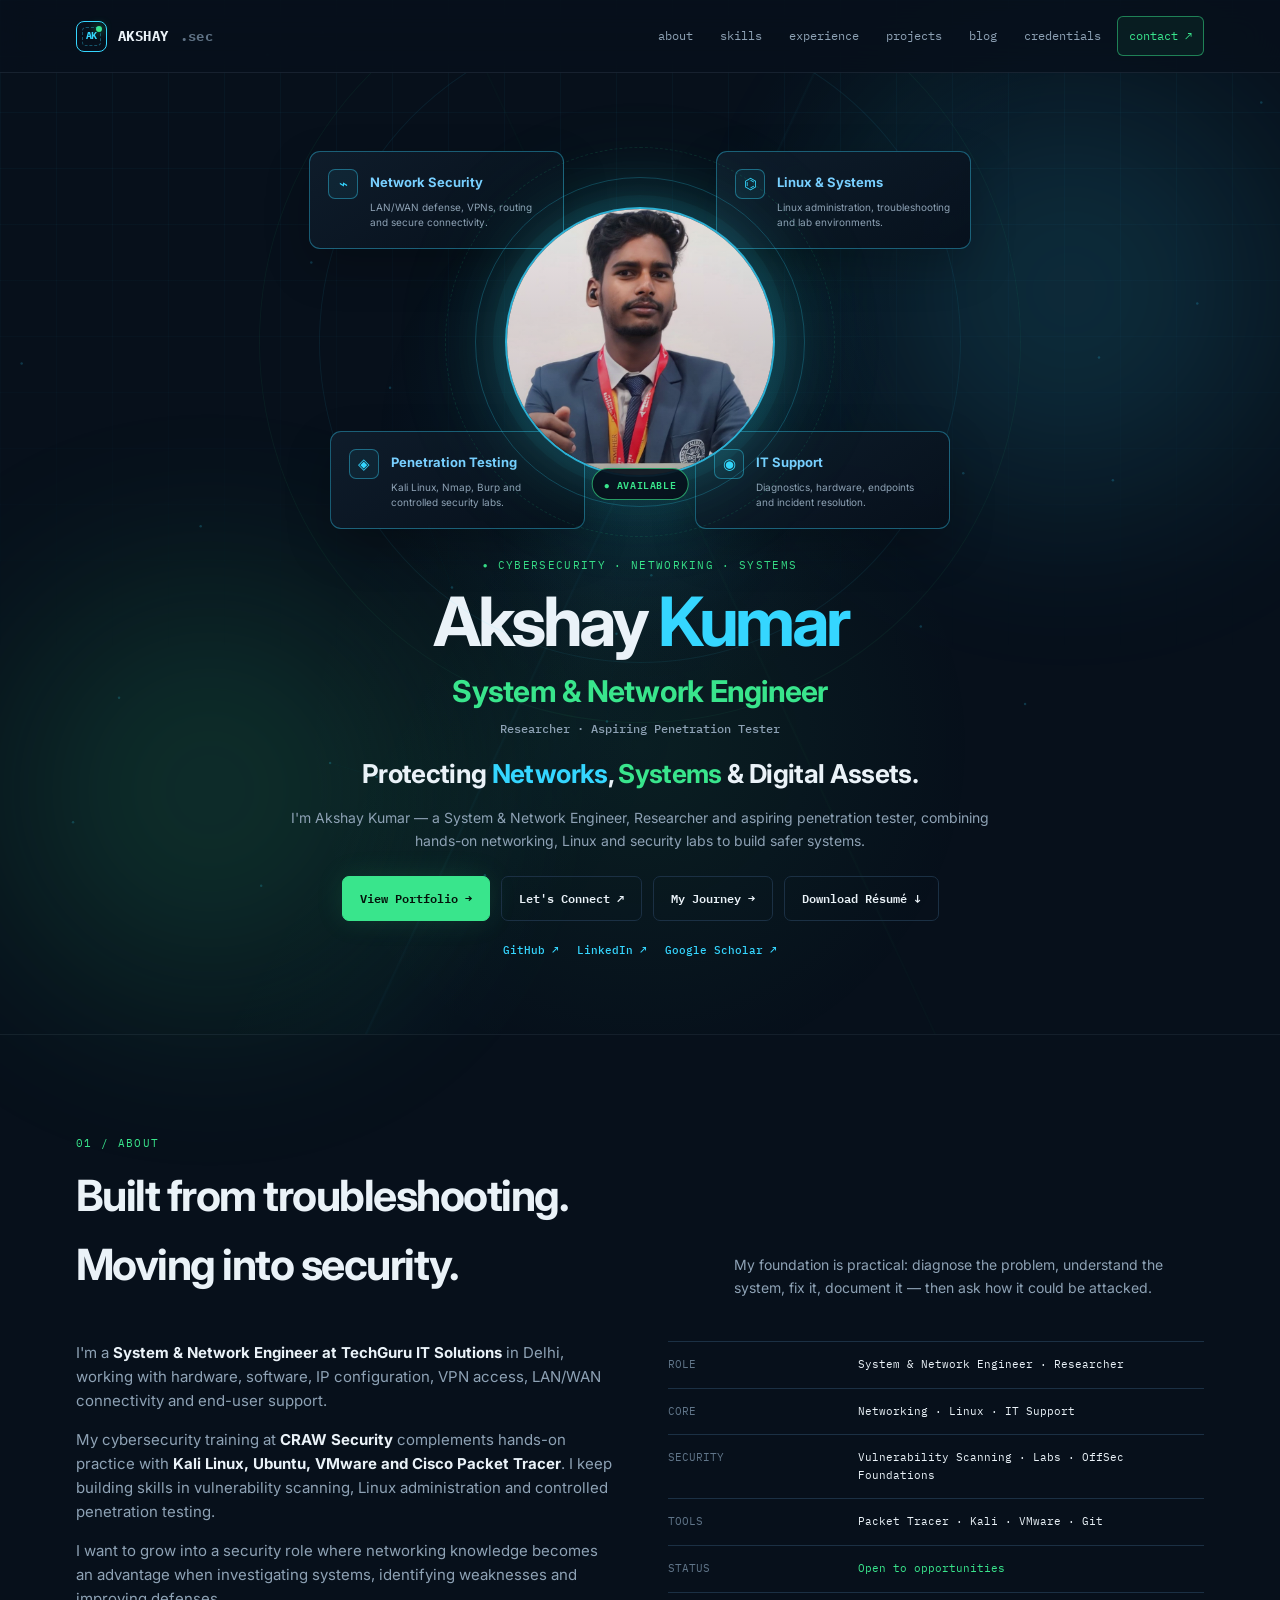
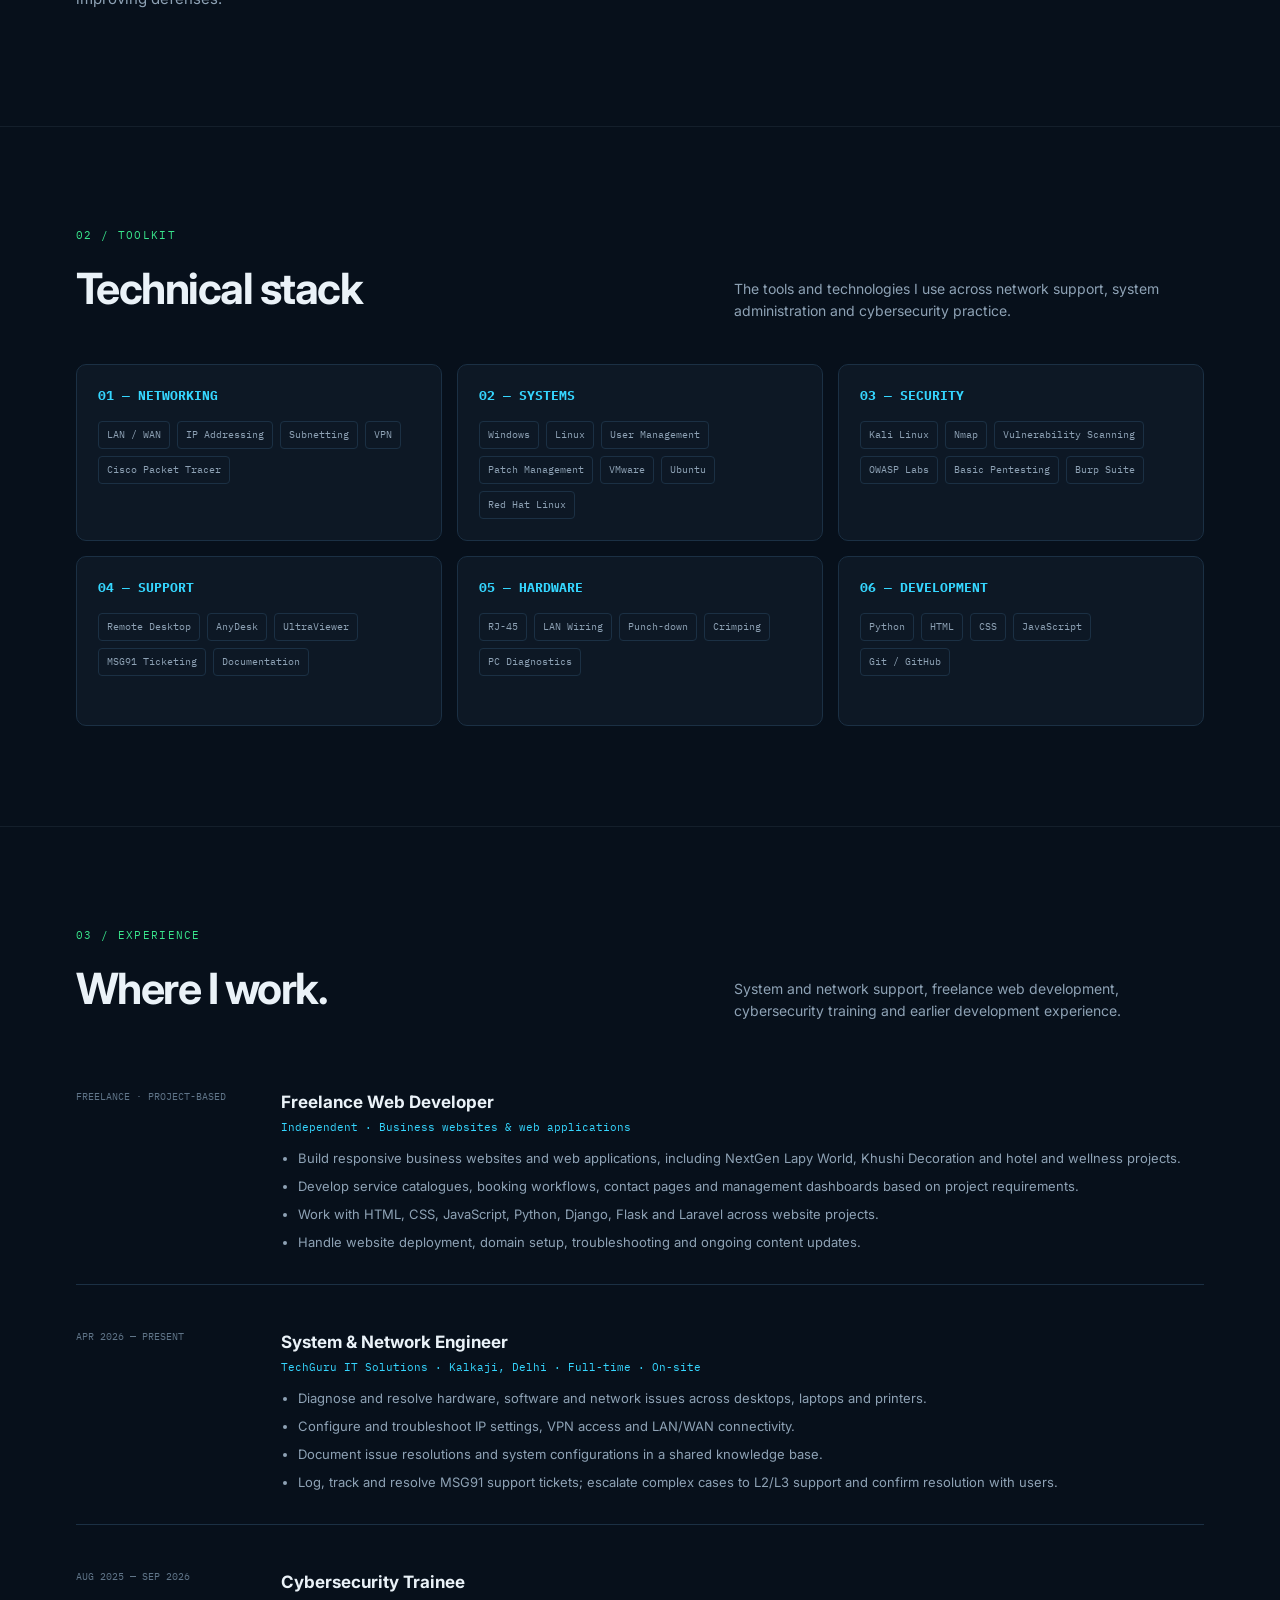
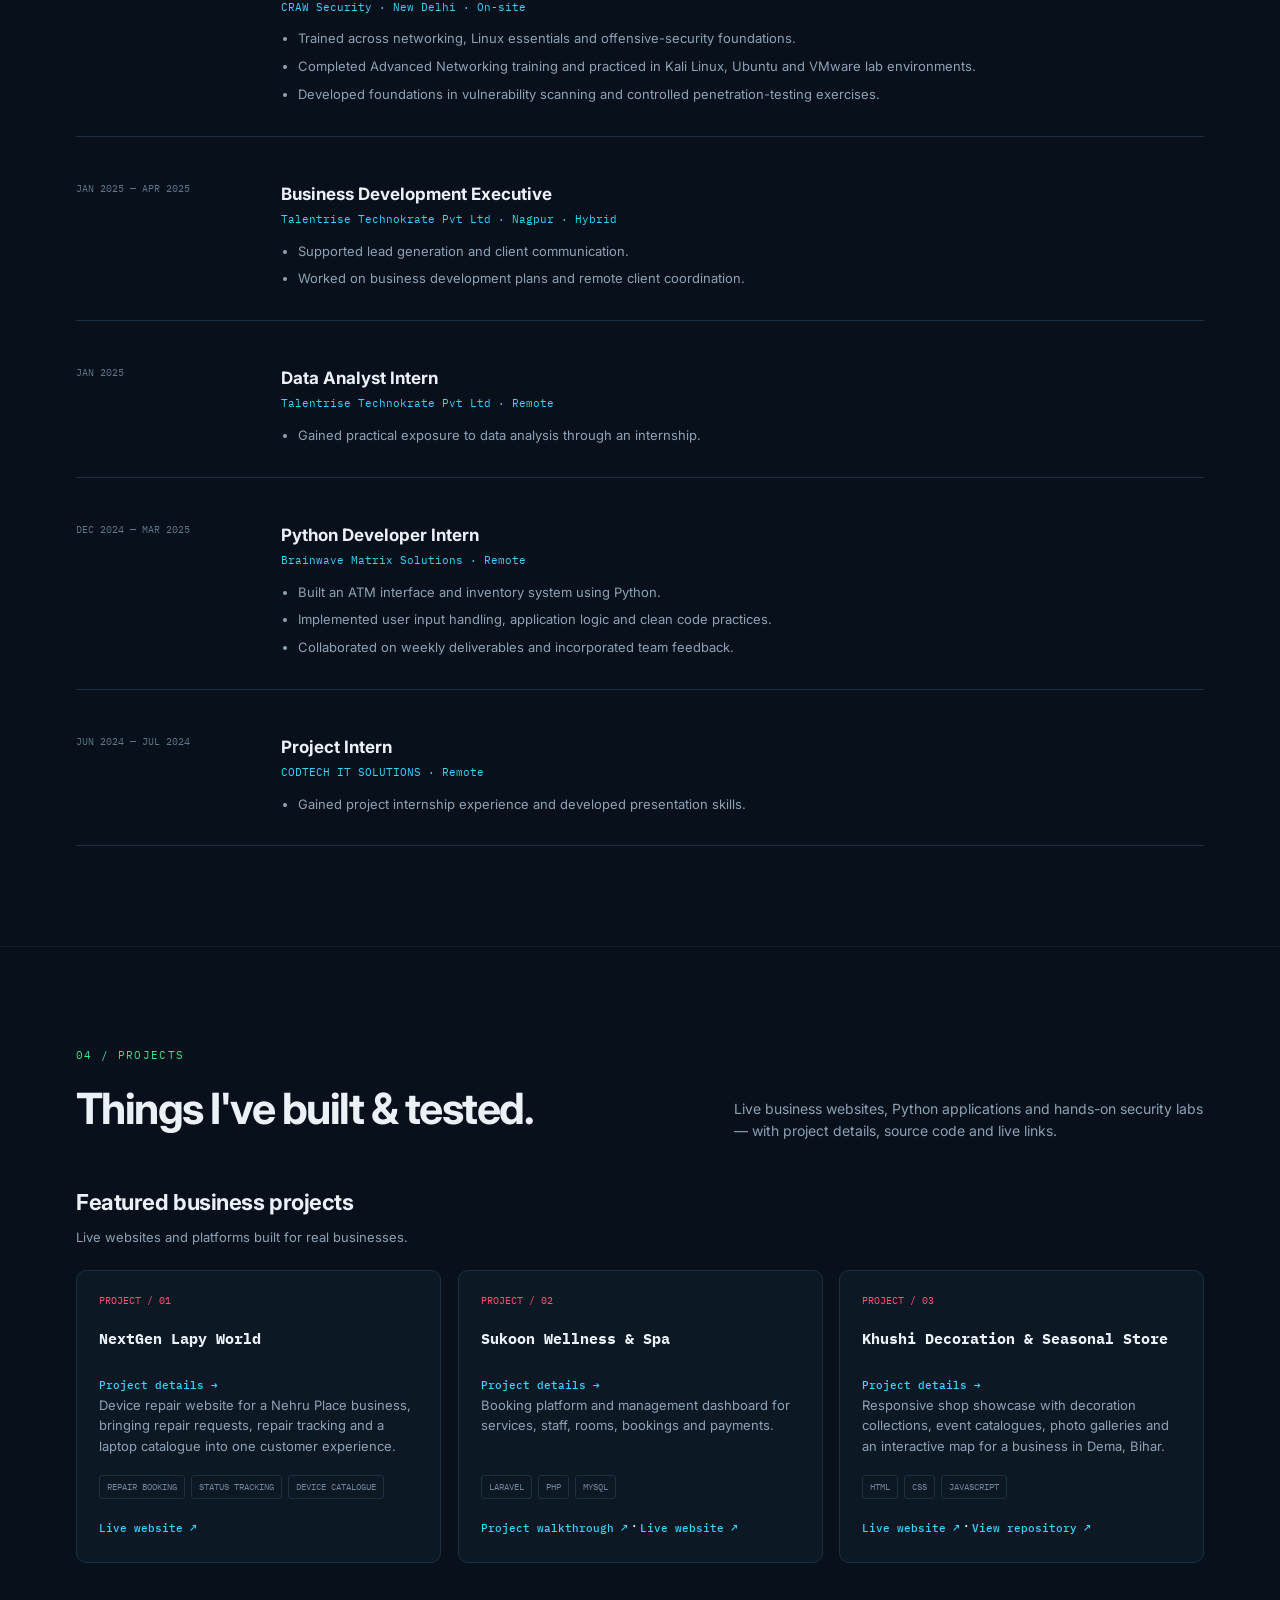
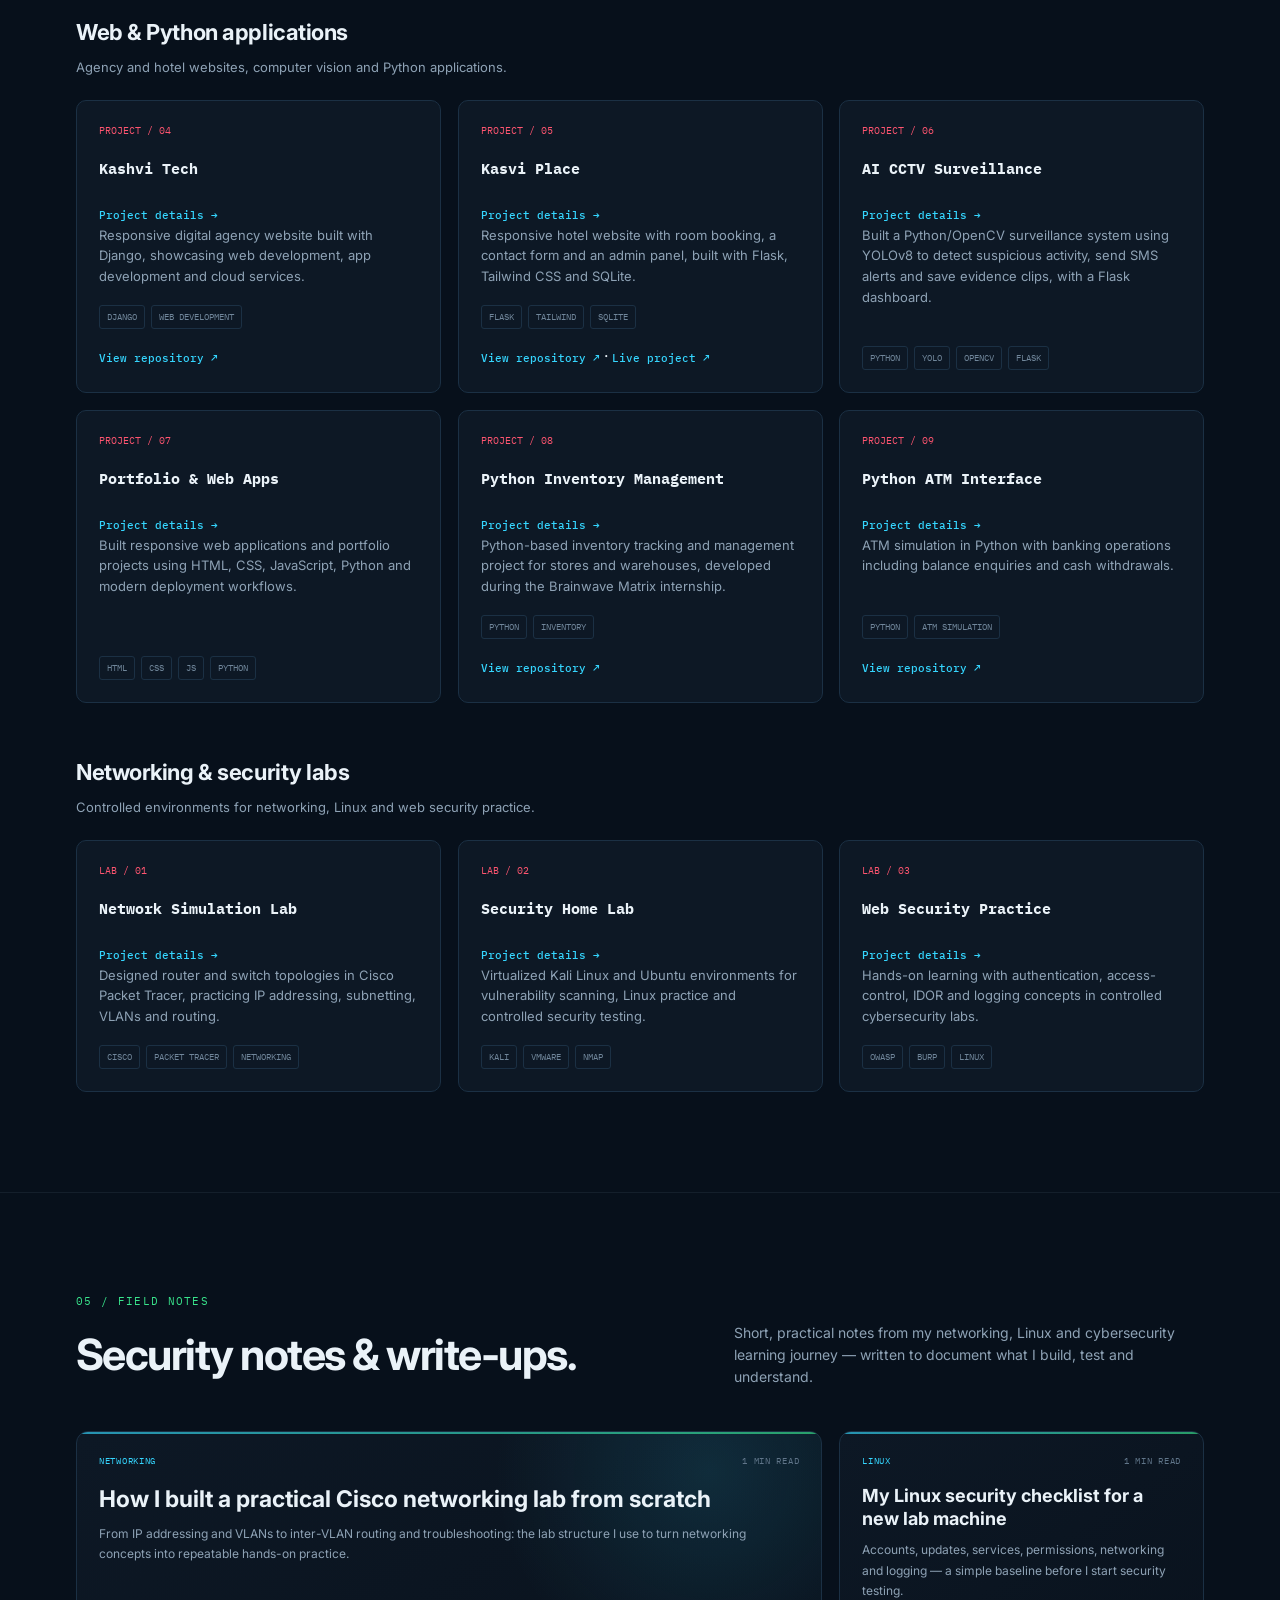
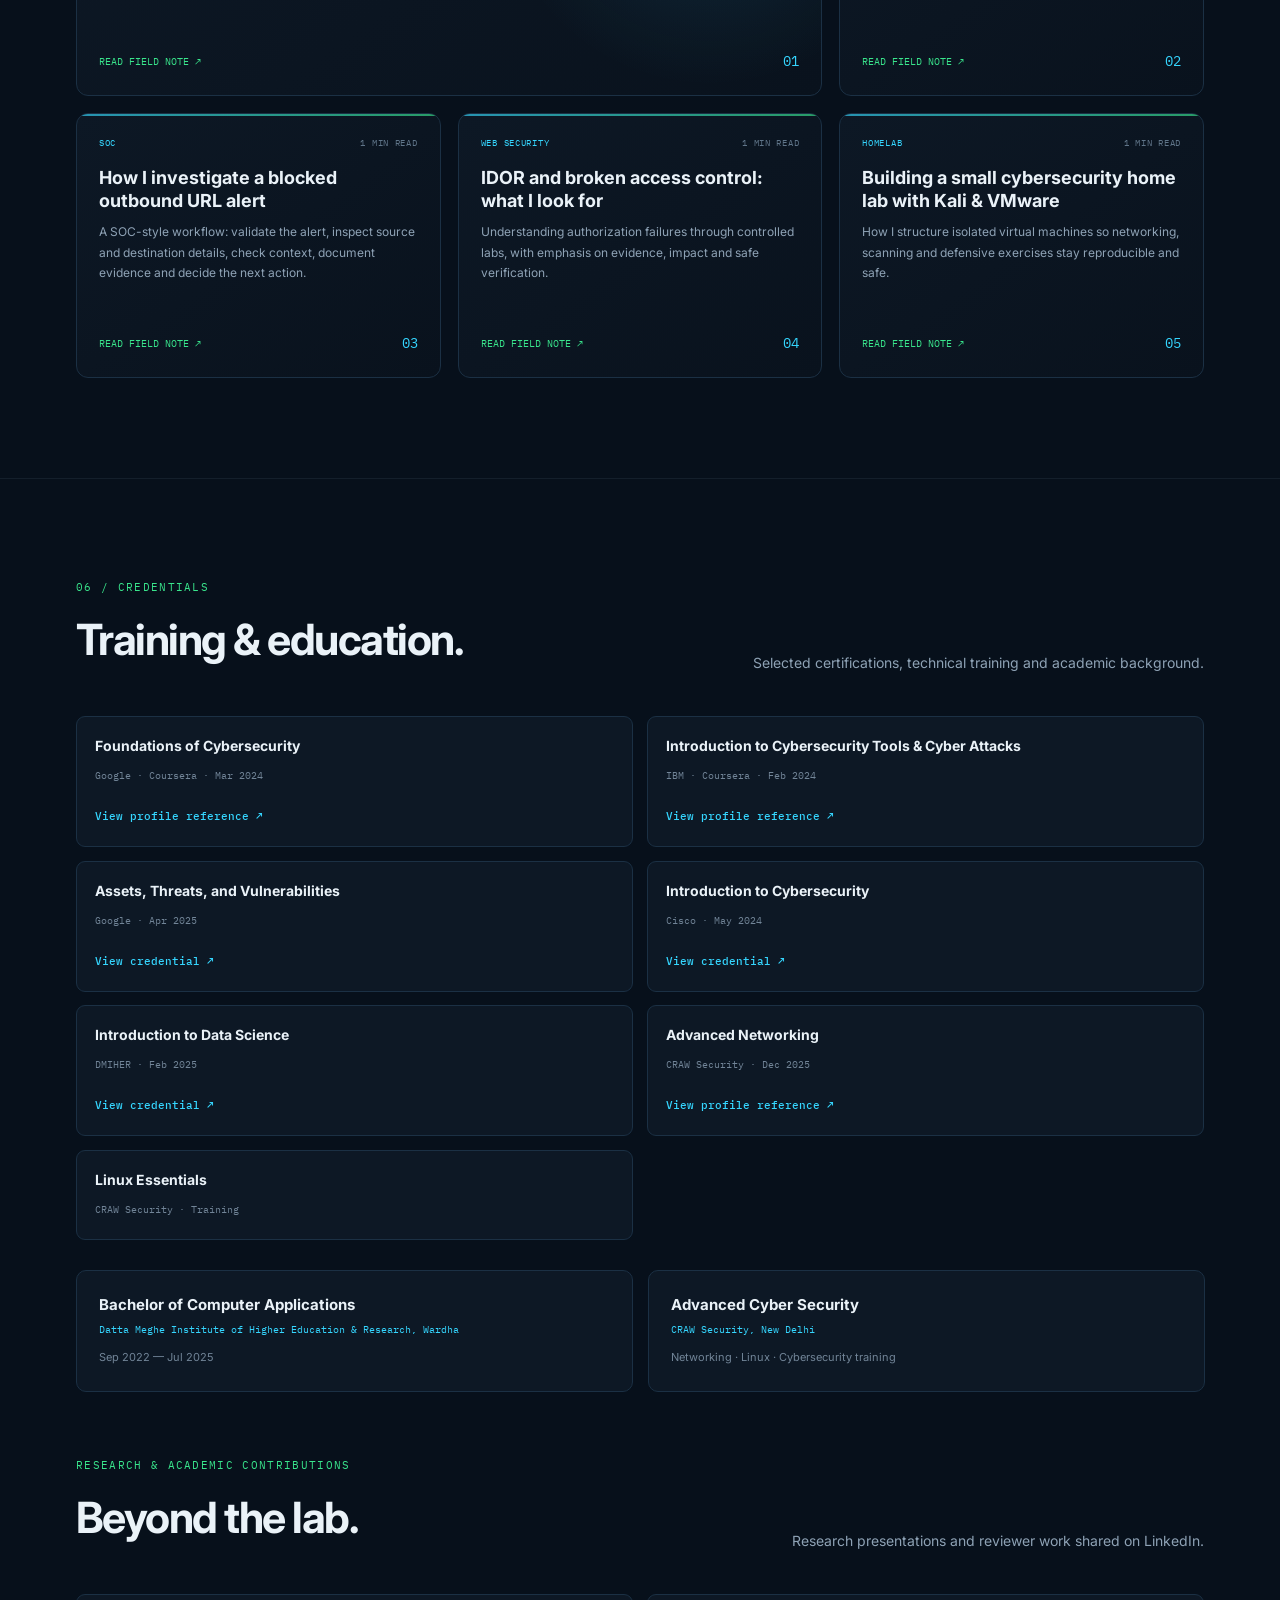
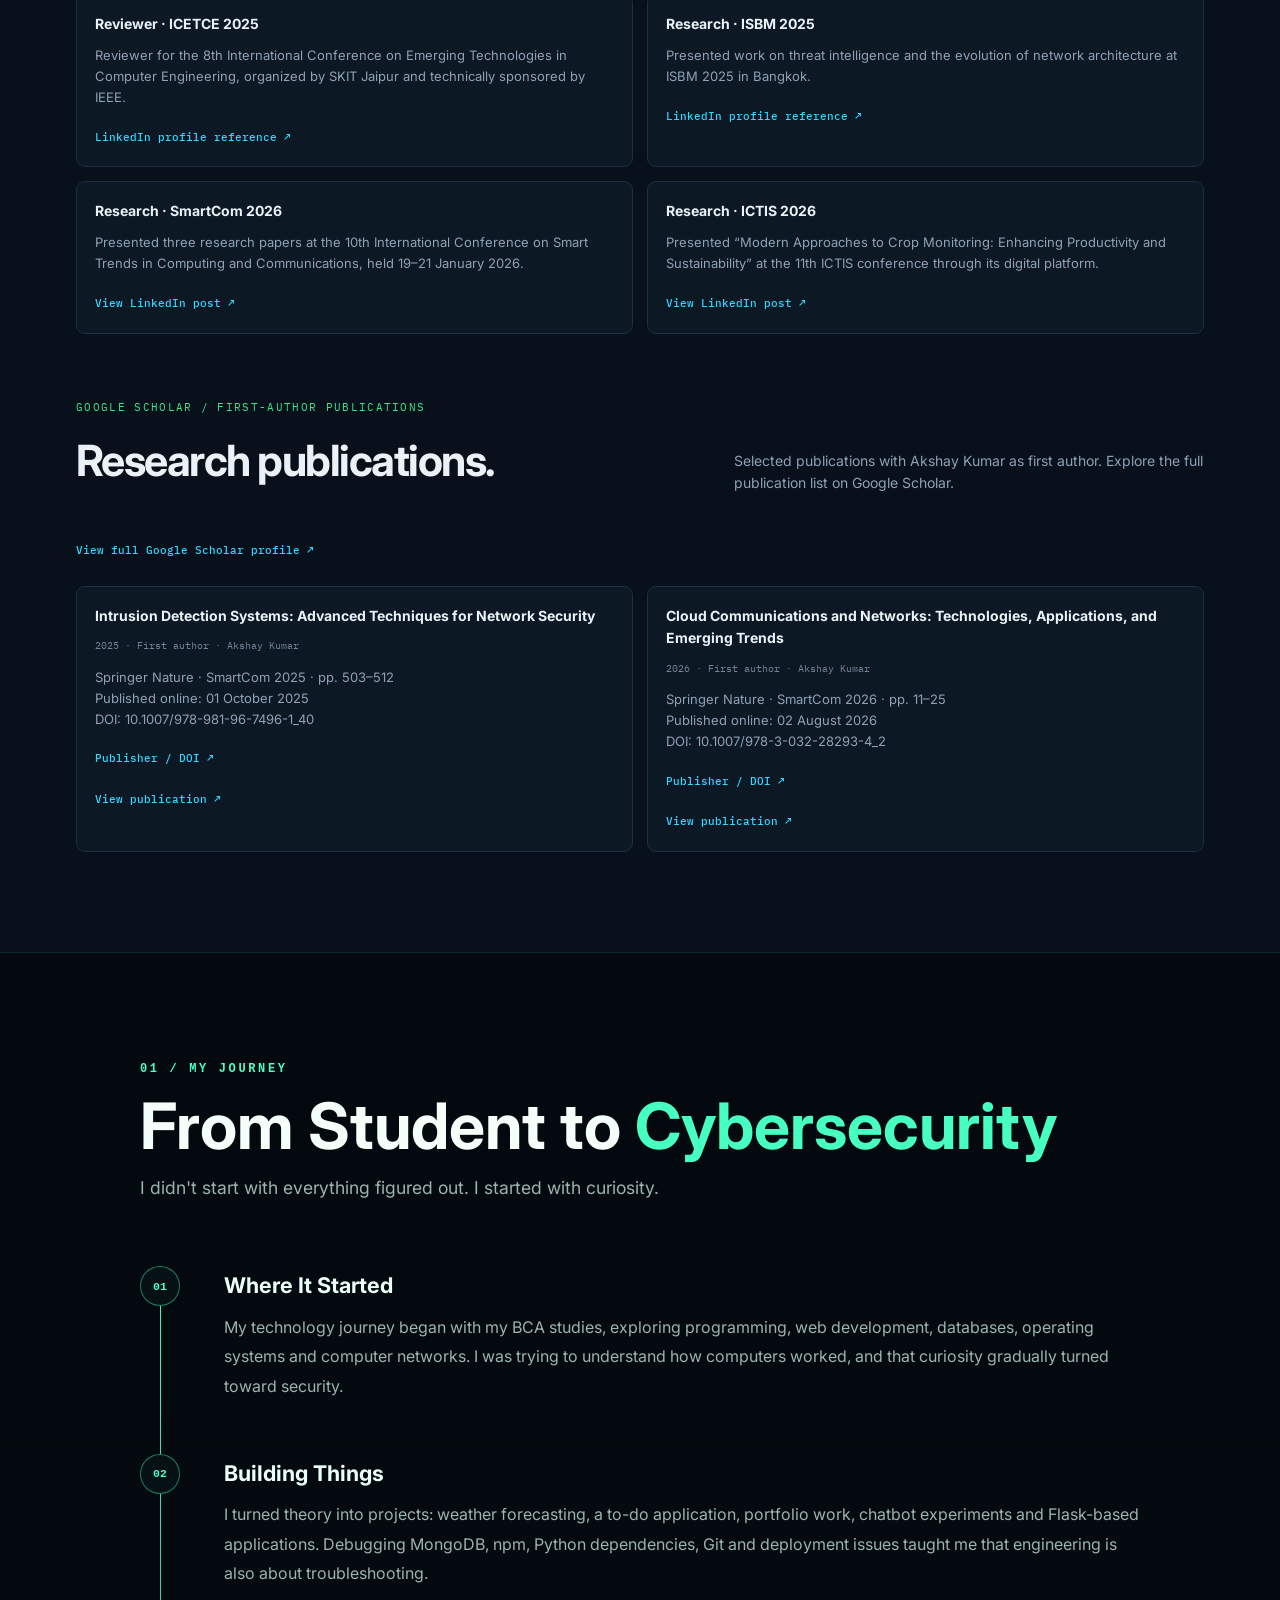
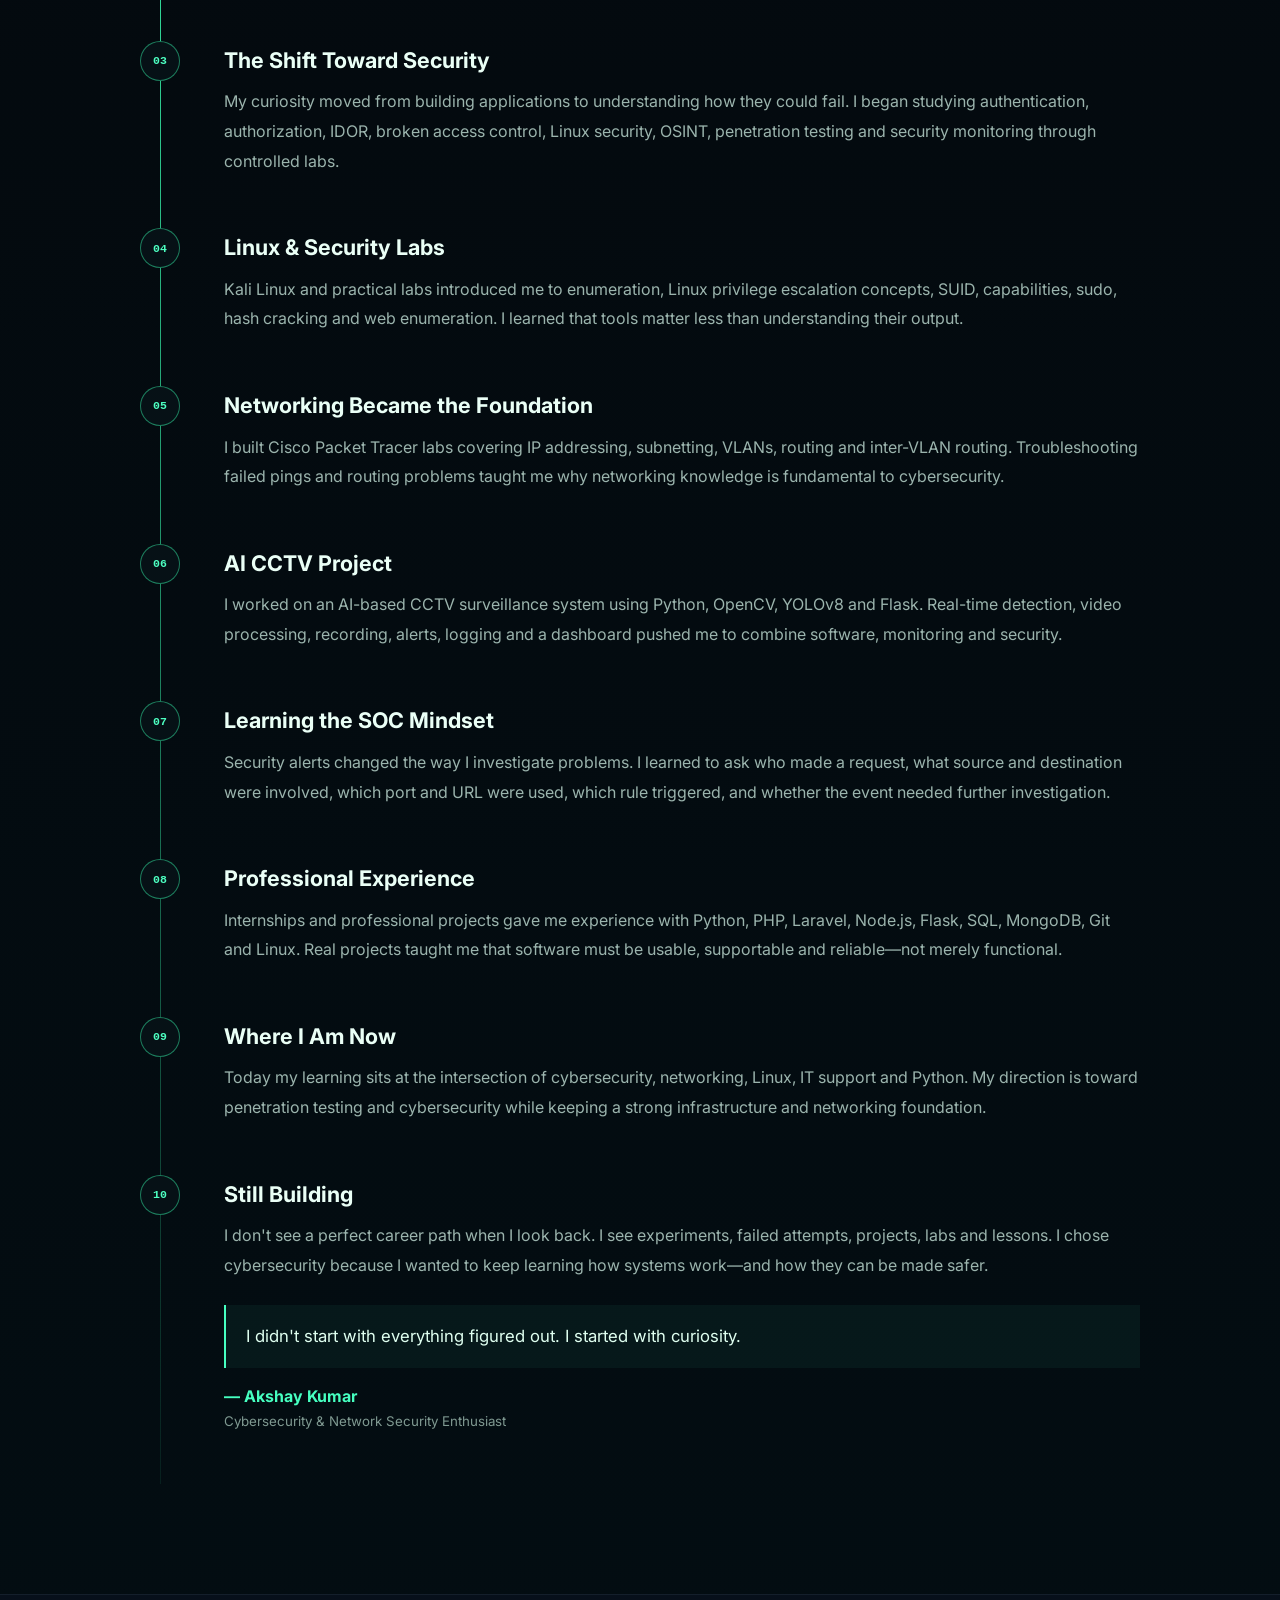
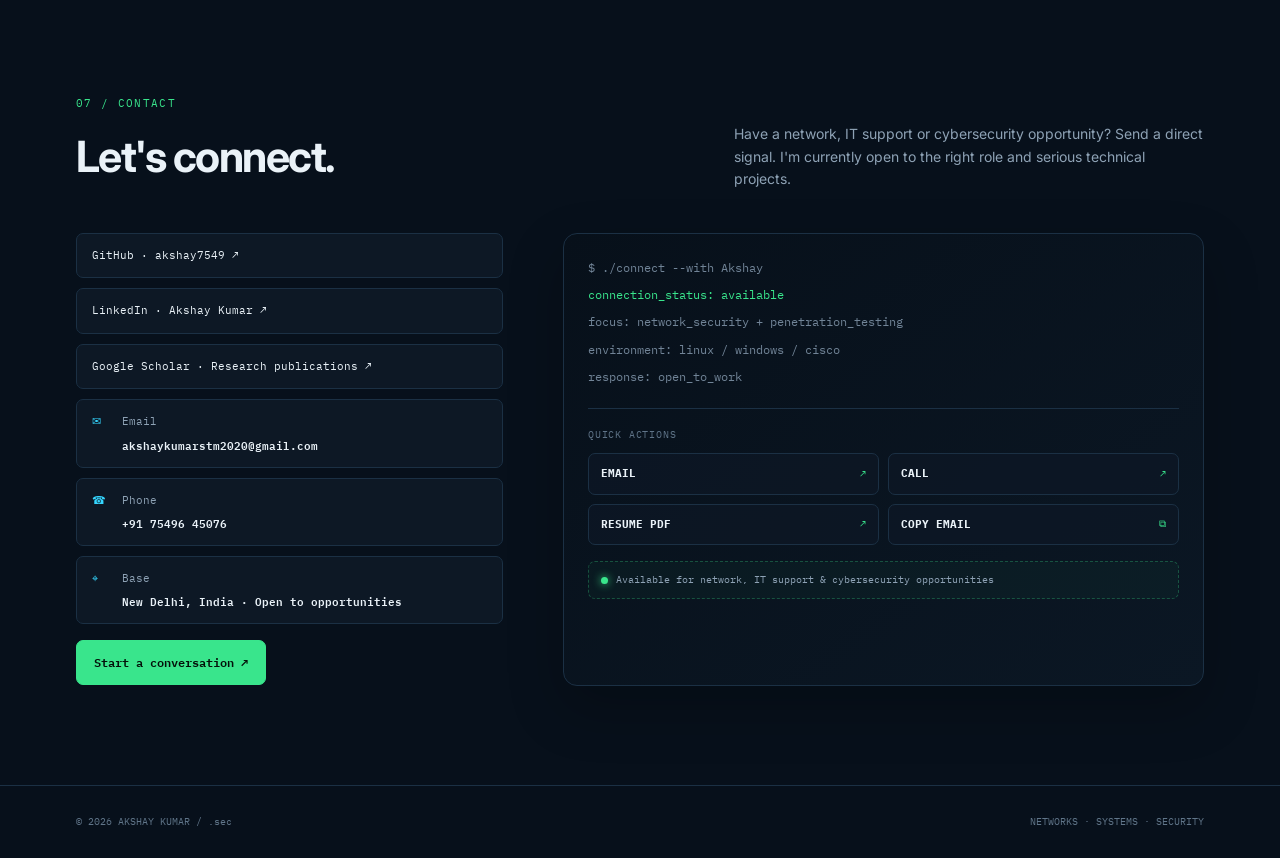
==== commit 0b77f09a: "Feature business projects and prioritize freelance experience" ====
--- a/index.html
+++ b/index.html
@@ -35,7 +35,7 @@
 .hero-spotlight{min-height:calc(100vh - 72px);padding:54px 0 74px;overflow:hidden;position:relative;background:radial-gradient(circle at 50% 38%,rgba(24,86,130,.16),transparent 30%),radial-gradient(circle at 50% 70%,rgba(57,229,140,.07),transparent 36%)}
 .hero-tech-bg{position:absolute;inset:0;pointer-events:none;opacity:.5;background:radial-gradient(circle at 50% 42%,rgba(53,214,255,.12),transparent 19%),linear-gradient(120deg,transparent 0 40%,rgba(53,214,255,.025) 50%,transparent 60%),linear-gradient(300deg,transparent 0 45%,rgba(57,229,140,.02) 50%,transparent 58%)}
 .spotlight-wrap{position:relative;z-index:1}.spotlight-stage{height:430px;max-width:1000px;margin:0 auto;position:relative;display:flex;align-items:center;justify-content:center}.spot-photo-wrap{position:relative;width:330px;height:330px;display:grid;place-items:center;z-index:4}.spot-photo{width:270px;height:270px;border-radius:50%;overflow:hidden;border:2px solid rgba(53,214,255,.8);background:#0b1b28;box-shadow:0 0 0 12px rgba(53,214,255,.045),0 0 70px rgba(53,214,255,.25),0 0 130px rgba(57,229,140,.12);position:relative}.spot-photo:before{content:'';position:absolute;inset:0;background:linear-gradient(180deg,rgba(5,15,24,.02),rgba(5,15,24,.25));z-index:2}.spot-photo img{width:100%;height:100%;object-fit:cover;object-position:50% 15%;filter:saturate(.98) contrast(1.04);transform:scale(1.04)}.spot-ring{position:absolute;border:1px solid rgba(53,214,255,.22);border-radius:50%;pointer-events:none}.ring-1{width:330px;height:330px}.ring-2{width:390px;height:390px;border-color:rgba(57,229,140,.12);border-style:dashed;animation:spin 28s linear infinite}@keyframes spin{to{transform:rotate(360deg)}}.spot-status{position:absolute;bottom:7px;left:50%;transform:translateX(-50%);background:rgba(7,16,27,.9);border:1px solid rgba(57,229,140,.65);color:var(--green);font:600 10px var(--mono);padding:6px 11px;border-radius:999px;letter-spacing:.06em;white-space:nowrap;z-index:5}.spot-card{position:absolute;width:255px;padding:17px 18px;display:flex;gap:12px;align-items:flex-start;background:linear-gradient(145deg,rgba(16,30,45,.9),rgba(7,16,27,.92));border:1px solid rgba(53,214,255,.38);border-radius:11px;box-shadow:0 18px 45px rgba(0,0,0,.22);backdrop-filter:blur(8px);z-index:3}.spot-card:after{content:'';position:absolute;width:80px;height:1px;background:linear-gradient(90deg,rgba(53,214,255,.5),transparent);top:50%;}.card-tl{left:4%;top:24px}.card-tr{right:4%;top:24px}.card-bl{left:7%;bottom:28px}.card-br{right:7%;bottom:28px}.card-tl:after,.card-bl:after{right:-80px}.card-tr:after,.card-br:after{left:-80px;transform:rotate(180deg)}.spot-icon{width:30px;height:30px;flex:0 0 30px;display:grid;place-items:center;border:1px solid rgba(53,214,255,.4);border-radius:7px;color:var(--cyan);font-family:var(--mono);font-size:15px;background:rgba(53,214,255,.06)}.spot-card b{font-size:13px;color:#78cfff}.spot-card p{font-size:10px;color:var(--muted);line-height:1.55;margin-top:5px}.spotlight-copy{text-align:center;max-width:820px;margin:0 auto}.spotlight-copy .eyebrow{justify-content:center;margin-bottom:12px}.spotlight-copy h1{font-size:clamp(38px,5.5vw,68px);max-width:none;margin-bottom:16px}.spotlight-copy .lead{max-width:720px;margin:0 auto 24px;font-size:14px}.spotlight-copy .actions{justify-content:center}.spotlight-copy .primary{box-shadow:0 0 28px rgba(57,229,140,.12)}
-.section{padding:100px 0;border-top:1px solid rgba(142,162,181,.1)}.section-head{display:flex;justify-content:space-between;gap:30px;align-items:end;margin-bottom:42px}.kicker{font-family:var(--mono);font-size:11px;color:var(--green);letter-spacing:.12em;text-transform:uppercase;margin-bottom:9px}.section h2{font-size:clamp(28px,4vw,43px);letter-spacing:-.035em}.section-head p{max-width:470px;color:var(--muted);font-size:14px}.about{display:grid;grid-template-columns:1fr 1fr;gap:55px}.about p{color:var(--muted);margin-bottom:15px;font-size:15px}.about strong{color:var(--text)}.info-list{border-top:1px solid var(--line)}.info-row{display:grid;grid-template-columns:170px 1fr;gap:20px;padding:14px 0;border-bottom:1px solid var(--line);font-family:var(--mono);font-size:11px}.info-row span:first-child{color:#607589}.skills{display:grid;grid-template-columns:repeat(3,1fr);gap:15px}.skill{background:var(--card);border:1px solid var(--line);border-radius:10px;padding:21px;min-height:170px}.skill:hover{border-color:#2d5972;transform:translateY(-2px)}.skill h3{font-family:var(--mono);font-size:13px;color:var(--cyan);margin-bottom:14px}.chips{display:flex;flex-wrap:wrap;gap:7px}.chip{font-family:var(--mono);font-size:10px;color:var(--muted);border:1px solid var(--line);padding:5px 8px;border-radius:4px}.experience{display:grid;gap:20px}.job{display:grid;grid-template-columns:170px 1fr;gap:35px;padding:24px 0;border-bottom:1px solid var(--line)}.job-date{font-family:var(--mono);font-size:10px;color:#607589}.job h3{font-size:17px;margin-bottom:3px}.company{font-family:var(--mono);font-size:11px;color:var(--cyan);margin-bottom:12px}.job ul{padding-left:17px;color:var(--muted);font-size:13px}.job li{margin-bottom:7px}.projects{display:grid;grid-template-columns:repeat(3,1fr);gap:17px}.project{background:var(--card);border:1px solid var(--line);border-radius:10px;padding:22px;min-height:230px;display:flex;flex-direction:column}.project-num{font-family:var(--mono);color:var(--red);font-size:10px;margin-bottom:18px}.project h3{font-family:var(--mono);font-size:15px;margin-bottom:10px}.project p{font-size:13px;color:var(--muted)}.stack{margin-top:auto;padding-top:18px;display:flex;flex-wrap:wrap;gap:6px}.stack span{font-family:var(--mono);font-size:9px;border:1px solid var(--line);padding:4px 7px;color:#70869a;border-radius:3px}.cards{display:grid;grid-template-columns:repeat(2,1fr);gap:14px}.cert{background:var(--card);border:1px solid var(--line);padding:18px;border-radius:9px}.cert h3{font-size:14px;margin-bottom:4px}.cert span{font-family:var(--mono);font-size:10px;color:#718497}.education{display:grid;grid-template-columns:1fr 1fr;gap:15px}.edu{background:var(--card);border:1px solid var(--line);padding:22px;border-radius:10px}.edu h3{font-size:15px}.edu p{font-family:var(--mono);font-size:10px;color:var(--cyan);margin:5px 0}.edu span{font-size:11px;color:#718497} .blog-grid{display:grid;grid-template-columns:repeat(3,1fr);gap:17px}.blog-card{position:relative;background:linear-gradient(145deg,#0d1825,#09121d);border:1px solid var(--line);border-radius:12px;padding:22px;min-height:265px;display:flex;flex-direction:column;overflow:hidden;transition:.25s ease}.blog-card::before{content:"";position:absolute;inset:0 auto auto 0;width:100%;height:2px;background:linear-gradient(90deg,var(--cyan),var(--green));opacity:.65}.blog-card:hover{transform:translateY(-4px);border-color:#2d5972;box-shadow:0 18px 45px rgba(0,0,0,.22)}.blog-meta{display:flex;justify-content:space-between;gap:12px;font-family:var(--mono);font-size:9px;color:#607589;text-transform:uppercase;letter-spacing:.08em}.blog-tag{color:var(--cyan)}.blog-card h3{font-size:18px;line-height:1.25;margin:17px 0 10px}.blog-card p{font-size:12px;line-height:1.7;color:var(--muted)}.blog-footer{margin-top:auto;padding-top:18px;display:flex;align-items:center;justify-content:space-between;gap:10px}.blog-read{font-family:var(--mono);font-size:10px;color:var(--green)}.blog-arrow{font-family:var(--mono);font-size:14px;color:var(--cyan)}.blog-feature{grid-column:span 2;background:radial-gradient(circle at 85% 15%,rgba(53,214,255,.12),transparent 32%),linear-gradient(145deg,#0d1825,#09121d)}.blog-feature h3{font-size:23px}.blog-modal{position:fixed;inset:0;background:rgba(2,7,12,.78);backdrop-filter:blur(8px);display:none;align-items:center;justify-content:center;padding:20px;z-index:100}.blog-modal.open{display:flex}.blog-dialog{width:min(760px,100%);max-height:85vh;overflow:auto;background:#0b1520;border:1px solid #29445a;border-radius:14px;padding:28px;box-shadow:0 30px 90px rgba(0,0,0,.55)}.blog-dialog .kicker{margin-bottom:10px}.blog-dialog h3{font-size:clamp(25px,4vw,38px);margin-bottom:12px}.blog-dialog p{color:#9eb0bf;line-height:1.8;font-size:14px;margin:0 0 15px}.blog-dialog .modal-close{float:right;border:1px solid var(--line);background:transparent;color:var(--text);border-radius:6px;padding:7px 10px;cursor:pointer;font-family:var(--mono)}.contact{display:grid;grid-template-columns:.8fr 1.2fr;gap:60px}.contact-copy p{color:var(--muted);font-size:14px;margin:14px 0 24px}.contact-links{display:grid;gap:10px}.contact-link{border:1px solid var(--line);background:var(--card);padding:13px 15px;border-radius:7px;font-family:var(--mono);font-size:11px}.contact-link:hover{border-color:var(--cyan);color:var(--cyan)}.terminal-contact{background:linear-gradient(145deg,#07101a,#0b1724);border:1px solid var(--line);border-radius:14px;padding:24px;font-family:var(--mono);font-size:12px;box-shadow:0 22px 55px rgba(0,0,0,.24)}.terminal-contact p{color:#718497;margin-bottom:8px}.terminal-contact .green{color:var(--green)}.contact-console{margin-top:22px;border-top:1px solid var(--line);padding-top:18px}.contact-console-label{font-size:10px;color:#5f7488;letter-spacing:.08em;text-transform:uppercase;margin-bottom:10px}.contact-actions{display:grid;grid-template-columns:1fr 1fr;gap:9px}.contact-action{display:flex;align-items:center;justify-content:space-between;gap:10px;padding:11px 12px;border:1px solid var(--line);border-radius:7px;background:rgba(13,24,37,.7);font-size:10px;color:#a9bac9;transition:.2s}.contact-action:hover{border-color:var(--green);color:var(--green);transform:translateY(-1px)}.contact-action strong{font-size:11px;color:var(--text)}.contact-action .arrow{color:var(--green)}.contact-status{display:flex;align-items:center;gap:8px;margin-top:16px;padding:10px 12px;border:1px dashed rgba(57,229,140,.28);border-radius:7px;background:rgba(57,229,140,.035);color:#8ea2b5;font-size:10px}.contact-status i{width:7px;height:7px;border-radius:50%;background:var(--green);box-shadow:0 0 9px var(--green)}footer{border-top:1px solid var(--line);padding:28px 0;color:#607589;font-family:var(--mono);font-size:10px}.footer{display:flex;justify-content:space-between;gap:15px}.reveal{opacity:0;transform:translateY(15px);transition:.65s ease}.reveal.in{opacity:1;transform:none}
+.section{padding:100px 0;border-top:1px solid rgba(142,162,181,.1)}.section-head{display:flex;justify-content:space-between;gap:30px;align-items:end;margin-bottom:42px}.kicker{font-family:var(--mono);font-size:11px;color:var(--green);letter-spacing:.12em;text-transform:uppercase;margin-bottom:9px}.section h2{font-size:clamp(28px,4vw,43px);letter-spacing:-.035em}.section-head p{max-width:470px;color:var(--muted);font-size:14px}.about{display:grid;grid-template-columns:1fr 1fr;gap:55px}.about p{color:var(--muted);margin-bottom:15px;font-size:15px}.about strong{color:var(--text)}.info-list{border-top:1px solid var(--line)}.info-row{display:grid;grid-template-columns:170px 1fr;gap:20px;padding:14px 0;border-bottom:1px solid var(--line);font-family:var(--mono);font-size:11px}.info-row span:first-child{color:#607589}.skills{display:grid;grid-template-columns:repeat(3,1fr);gap:15px}.skill{background:var(--card);border:1px solid var(--line);border-radius:10px;padding:21px;min-height:170px}.skill:hover{border-color:#2d5972;transform:translateY(-2px)}.skill h3{font-family:var(--mono);font-size:13px;color:var(--cyan);margin-bottom:14px}.chips{display:flex;flex-wrap:wrap;gap:7px}.chip{font-family:var(--mono);font-size:10px;color:var(--muted);border:1px solid var(--line);padding:5px 8px;border-radius:4px}.experience{display:grid;gap:20px}.job{display:grid;grid-template-columns:170px 1fr;gap:35px;padding:24px 0;border-bottom:1px solid var(--line)}.job-date{font-family:var(--mono);font-size:10px;color:#607589}.job h3{font-size:17px;margin-bottom:3px}.company{font-family:var(--mono);font-size:11px;color:var(--cyan);margin-bottom:12px}.job ul{padding-left:17px;color:var(--muted);font-size:13px}.job li{margin-bottom:7px}.projects{display:grid;grid-template-columns:repeat(3,1fr);gap:17px}.project{background:var(--card);border:1px solid var(--line);border-radius:10px;padding:22px;min-height:230px;display:flex;flex-direction:column}.project-num{font-family:var(--mono);color:var(--red);font-size:10px;margin-bottom:18px}.project h4{font-family:var(--mono);font-size:15px;margin-bottom:10px}.project p{font-size:13px;color:var(--muted)}.stack{margin-top:auto;padding-top:18px;display:flex;flex-wrap:wrap;gap:6px}.stack span{font-family:var(--mono);font-size:9px;border:1px solid var(--line);padding:4px 7px;color:#70869a;border-radius:3px}.cards{display:grid;grid-template-columns:repeat(2,1fr);gap:14px}.cert{background:var(--card);border:1px solid var(--line);padding:18px;border-radius:9px}.cert h3{font-size:14px;margin-bottom:4px}.cert span{font-family:var(--mono);font-size:10px;color:#718497}.education{display:grid;grid-template-columns:1fr 1fr;gap:15px}.edu{background:var(--card);border:1px solid var(--line);padding:22px;border-radius:10px}.edu h3{font-size:15px}.edu p{font-family:var(--mono);font-size:10px;color:var(--cyan);margin:5px 0}.edu span{font-size:11px;color:#718497} .blog-grid{display:grid;grid-template-columns:repeat(3,1fr);gap:17px}.blog-card{position:relative;background:linear-gradient(145deg,#0d1825,#09121d);border:1px solid var(--line);border-radius:12px;padding:22px;min-height:265px;display:flex;flex-direction:column;overflow:hidden;transition:.25s ease}.blog-card::before{content:"";position:absolute;inset:0 auto auto 0;width:100%;height:2px;background:linear-gradient(90deg,var(--cyan),var(--green));opacity:.65}.blog-card:hover{transform:translateY(-4px);border-color:#2d5972;box-shadow:0 18px 45px rgba(0,0,0,.22)}.blog-meta{display:flex;justify-content:space-between;gap:12px;font-family:var(--mono);font-size:9px;color:#607589;text-transform:uppercase;letter-spacing:.08em}.blog-tag{color:var(--cyan)}.blog-card h3{font-size:18px;line-height:1.25;margin:17px 0 10px}.blog-card p{font-size:12px;line-height:1.7;color:var(--muted)}.blog-footer{margin-top:auto;padding-top:18px;display:flex;align-items:center;justify-content:space-between;gap:10px}.blog-read{font-family:var(--mono);font-size:10px;color:var(--green)}.blog-arrow{font-family:var(--mono);font-size:14px;color:var(--cyan)}.blog-feature{grid-column:span 2;background:radial-gradient(circle at 85% 15%,rgba(53,214,255,.12),transparent 32%),linear-gradient(145deg,#0d1825,#09121d)}.blog-feature h3{font-size:23px}.blog-modal{position:fixed;inset:0;background:rgba(2,7,12,.78);backdrop-filter:blur(8px);display:none;align-items:center;justify-content:center;padding:20px;z-index:100}.blog-modal.open{display:flex}.blog-dialog{width:min(760px,100%);max-height:85vh;overflow:auto;background:#0b1520;border:1px solid #29445a;border-radius:14px;padding:28px;box-shadow:0 30px 90px rgba(0,0,0,.55)}.blog-dialog .kicker{margin-bottom:10px}.blog-dialog h3{font-size:clamp(25px,4vw,38px);margin-bottom:12px}.blog-dialog p{color:#9eb0bf;line-height:1.8;font-size:14px;margin:0 0 15px}.blog-dialog .modal-close{float:right;border:1px solid var(--line);background:transparent;color:var(--text);border-radius:6px;padding:7px 10px;cursor:pointer;font-family:var(--mono)}.contact{display:grid;grid-template-columns:.8fr 1.2fr;gap:60px}.contact-copy p{color:var(--muted);font-size:14px;margin:14px 0 24px}.contact-links{display:grid;gap:10px}.contact-link{border:1px solid var(--line);background:var(--card);padding:13px 15px;border-radius:7px;font-family:var(--mono);font-size:11px}.contact-link:hover{border-color:var(--cyan);color:var(--cyan)}.terminal-contact{background:linear-gradient(145deg,#07101a,#0b1724);border:1px solid var(--line);border-radius:14px;padding:24px;font-family:var(--mono);font-size:12px;box-shadow:0 22px 55px rgba(0,0,0,.24)}.terminal-contact p{color:#718497;margin-bottom:8px}.terminal-contact .green{color:var(--green)}.contact-console{margin-top:22px;border-top:1px solid var(--line);padding-top:18px}.contact-console-label{font-size:10px;color:#5f7488;letter-spacing:.08em;text-transform:uppercase;margin-bottom:10px}.contact-actions{display:grid;grid-template-columns:1fr 1fr;gap:9px}.contact-action{display:flex;align-items:center;justify-content:space-between;gap:10px;padding:11px 12px;border:1px solid var(--line);border-radius:7px;background:rgba(13,24,37,.7);font-size:10px;color:#a9bac9;transition:.2s}.contact-action:hover{border-color:var(--green);color:var(--green);transform:translateY(-1px)}.contact-action strong{font-size:11px;color:var(--text)}.contact-action .arrow{color:var(--green)}.contact-status{display:flex;align-items:center;gap:8px;margin-top:16px;padding:10px 12px;border:1px dashed rgba(57,229,140,.28);border-radius:7px;background:rgba(57,229,140,.035);color:#8ea2b5;font-size:10px}.contact-status i{width:7px;height:7px;border-radius:50%;background:var(--green);box-shadow:0 0 9px var(--green)}footer{border-top:1px solid var(--line);padding:28px 0;color:#607589;font-family:var(--mono);font-size:10px}.footer{display:flex;justify-content:space-between;gap:15px}.reveal{opacity:0;transform:translateY(15px);transition:.65s ease}.reveal.in{opacity:1;transform:none}
 @media(max-width:900px){.op-body{grid-template-columns:190px 1fr}.photo-frame{width:180px;height:180px}.navlinks{display:none}.toggle{display:block}.hero-grid,.about,.contact{grid-template-columns:1fr}.hero{padding-top:55px}.hero-visual{max-width:680px}.skills{grid-template-columns:1fr 1fr}.projects{grid-template-columns:1fr}.contact-actions{grid-template-columns:1fr}.job{grid-template-columns:1fr;gap:8px}.section-head{display:block}.section-head p{margin-top:12px}.mobile{display:none}#header.nav-open .navlinks{display:flex;position:absolute;left:0;right:0;top:72px;background:var(--bg2);padding:14px 26px;flex-direction:column;align-items:stretch;border-bottom:1px solid var(--line)}}
 @media(max-width:600px){.wrap{padding:0 18px}.hero{padding:45px 0 65px}.op-body{grid-template-columns:1fr}.photo-frame{height:245px}.skills,.cards,.education,.blog-grid{grid-template-columns:1fr}.blog-feature{grid-column:span 1}.meta{grid-template-columns:1fr 1fr}h1{font-size:43px}.section{padding:75px 0}.footer{flex-direction:column}.nav{height:64px}#header.nav-open .navlinks{top:64px}}
 
@@ -58,6 +58,7 @@
 .blog-dialog .case-links{display:flex;flex-wrap:wrap;gap:16px;margin-top:22px}.blog-dialog a{color:var(--cyan)}
 .publication-meta{overflow-wrap:anywhere}.contact-link strong{overflow-wrap:anywhere}
 @media(max-width:700px){.hero-specialism{font-size:10px}.hero-tagline{font-size:19px}.spotlight-copy .hero-role{font-size:21px}}
+.project-group+.project-group{margin-top:52px}.project-group-head{margin-bottom:22px}.project-group-head h3{font-size:22px;letter-spacing:-.02em;margin-bottom:7px}.project-group-head p{font-size:13px;color:var(--muted)}
 </style>
 <style>
 .journey-story{padding:110px 6vw;background:linear-gradient(180deg,rgba(4,9,14,.96),rgba(3,13,18,.99));border-top:1px solid rgba(55,255,179,.12)}.journey-wrap{max-width:1000px;margin:auto}.journey-kicker{font:700 .75rem/1 monospace;letter-spacing:.22em;color:#4dffc1;margin-bottom:18px}.journey-wrap h2{font-size:clamp(2.2rem,5vw,4.5rem);line-height:1.02;margin:0 0 16px;color:#f4fff9}.journey-wrap h2 span{color:#46ffc0}.journey-lead{font-size:1.1rem;color:#9bb4ad;margin:0 0 64px}.journey-timeline{position:relative}.journey-timeline:before{content:"";position:absolute;left:20px;top:0;bottom:0;width:1px;background:linear-gradient(#39ffb2,rgba(57,255,178,.08))}.journey-chapter{position:relative;display:grid;grid-template-columns:60px 1fr;gap:24px;padding:0 0 52px}.chapter-no{width:40px;height:40px;border:1px solid rgba(57,255,178,.45);border-radius:50%;display:grid;place-items:center;background:#061116;color:#4dffc1;font:700 .72rem monospace;z-index:1}.journey-chapter h3{margin:2px 0 10px;font-size:1.35rem;color:#eafff6}.journey-chapter p{margin:0;color:#9bb4ad;line-height:1.85}.journey-chapter blockquote{margin:25px 0 16px;padding:18px 20px;border-left:2px solid #46ffc0;background:rgba(70,255,192,.05);color:#dffff0;font-size:1.05rem}.journey-sign{color:#46ffc0;font-weight:700;line-height:1.5}.journey-sign small{color:#7f9991;font-weight:400}@media(max-width:650px){.journey-story{padding:75px 20px}.journey-lead{margin-bottom:45px}.journey-chapter{grid-template-columns:45px 1fr;gap:15px}.journey-timeline:before{left:19px}.chapter-no{width:38px;height:38px}.journey-chapter p{font-size:.94rem;line-height:1.7}}
@@ -102,19 +103,20 @@
 <div class="skill reveal"><h3>06 — DEVELOPMENT</h3><div class="chips"><span class="chip">Python</span><span class="chip">HTML</span><span class="chip">CSS</span><span class="chip">JavaScript</span><span class="chip">Git / GitHub</span></div></div>
 </div></div></section>
 
-<section class="section" id="experience"><div class="wrap"><div class="section-head reveal"><div><div class="kicker">03 / experience</div><h2>Where I work.</h2></div><p>System and network support, freelance web development, cybersecurity training and earlier development experience.</p></div><div class="experience"><div class="job reveal"><div class="job-date">APR 2026 — PRESENT</div><div><h3>System &amp; Network Engineer</h3><div class="company">TechGuru IT Solutions · Kalkaji, Delhi · Full-time · On-site</div><ul><li>Diagnose and resolve hardware, software and network issues across desktops, laptops and printers.</li><li>Configure and troubleshoot IP settings, VPN access and LAN/WAN connectivity.</li><li>Document issue resolutions and system configurations in a shared knowledge base.</li><li>Log, track and resolve MSG91 support tickets; escalate complex cases to L2/L3 support and confirm resolution with users.</li></ul></div></div><div class="job reveal"><div class="job-date">FREELANCE · PROJECT-BASED</div><div><h3>Freelance Web Developer</h3><div class="company">Independent · Business websites &amp; web applications</div><ul><li>Build responsive business websites and web applications, including NextGen Lapy World, Khushi Decoration and hotel and wellness projects.</li><li>Develop service catalogues, booking workflows, contact pages and management dashboards based on project requirements.</li><li>Work with HTML, CSS, JavaScript, Python, Django, Flask and Laravel across website projects.</li><li>Handle website deployment, domain setup, troubleshooting and ongoing content updates.</li></ul></div></div><div class="job reveal"><div class="job-date">AUG 2025 — SEP 2026</div><div><h3>Cybersecurity Trainee</h3><div class="company">CRAW Security · New Delhi · On-site</div><ul><li>Trained across networking, Linux essentials and offensive-security foundations.</li><li>Completed Advanced Networking training and practiced in Kali Linux, Ubuntu and VMware lab environments.</li><li>Developed foundations in vulnerability scanning and controlled penetration-testing exercises.</li></ul></div></div><div class="job reveal"><div class="job-date">JAN 2025 — APR 2025</div><div><h3>Business Development Executive</h3><div class="company">Talentrise Technokrate Pvt Ltd · Nagpur · Hybrid</div><ul><li>Supported lead generation and client communication.</li><li>Worked on business development plans and remote client coordination.</li></ul></div></div><div class="job reveal"><div class="job-date">JAN 2025</div><div><h3>Data Analyst Intern</h3><div class="company">Talentrise Technokrate Pvt Ltd · Remote</div><ul><li>Gained practical exposure to data analysis through an internship.</li></ul></div></div><div class="job reveal"><div class="job-date">DEC 2024 — MAR 2025</div><div><h3>Python Developer Intern</h3><div class="company">Brainwave Matrix Solutions · Remote</div><ul><li>Built an ATM interface and inventory system using Python.</li><li>Implemented user input handling, application logic and clean code practices.</li><li>Collaborated on weekly deliverables and incorporated team feedback.</li></ul></div></div><div class="job reveal"><div class="job-date">JUN 2024 — JUL 2024</div><div><h3>Project Intern</h3><div class="company">CODTECH IT SOLUTIONS · Remote</div><ul><li>Gained project internship experience and developed presentation skills.</li></ul></div></div></div></div></section>
+<section class="section" id="experience"><div class="wrap"><div class="section-head reveal"><div><div class="kicker">03 / experience</div><h2>Where I work.</h2></div><p>System and network support, freelance web development, cybersecurity training and earlier development experience.</p></div><div class="experience"><div class="job reveal"><div class="job-date">FREELANCE · PROJECT-BASED</div><div><h3>Freelance Web Developer</h3><div class="company">Independent · Business websites &amp; web applications</div><ul><li>Build responsive business websites and web applications, including NextGen Lapy World, Khushi Decoration and hotel and wellness projects.</li><li>Develop service catalogues, booking workflows, contact pages and management dashboards based on project requirements.</li><li>Work with HTML, CSS, JavaScript, Python, Django, Flask and Laravel across website projects.</li><li>Handle website deployment, domain setup, troubleshooting and ongoing content updates.</li></ul></div></div><div class="job reveal"><div class="job-date">APR 2026 — PRESENT</div><div><h3>System &amp; Network Engineer</h3><div class="company">TechGuru IT Solutions · Kalkaji, Delhi · Full-time · On-site</div><ul><li>Diagnose and resolve hardware, software and network issues across desktops, laptops and printers.</li><li>Configure and troubleshoot IP settings, VPN access and LAN/WAN connectivity.</li><li>Document issue resolutions and system configurations in a shared knowledge base.</li><li>Log, track and resolve MSG91 support tickets; escalate complex cases to L2/L3 support and confirm resolution with users.</li></ul></div></div><div class="job reveal"><div class="job-date">AUG 2025 — SEP 2026</div><div><h3>Cybersecurity Trainee</h3><div class="company">CRAW Security · New Delhi · On-site</div><ul><li>Trained across networking, Linux essentials and offensive-security foundations.</li><li>Completed Advanced Networking training and practiced in Kali Linux, Ubuntu and VMware lab environments.</li><li>Developed foundations in vulnerability scanning and controlled penetration-testing exercises.</li></ul></div></div><div class="job reveal"><div class="job-date">JAN 2025 — APR 2025</div><div><h3>Business Development Executive</h3><div class="company">Talentrise Technokrate Pvt Ltd · Nagpur · Hybrid</div><ul><li>Supported lead generation and client communication.</li><li>Worked on business development plans and remote client coordination.</li></ul></div></div><div class="job reveal"><div class="job-date">JAN 2025</div><div><h3>Data Analyst Intern</h3><div class="company">Talentrise Technokrate Pvt Ltd · Remote</div><ul><li>Gained practical exposure to data analysis through an internship.</li></ul></div></div><div class="job reveal"><div class="job-date">DEC 2024 — MAR 2025</div><div><h3>Python Developer Intern</h3><div class="company">Brainwave Matrix Solutions · Remote</div><ul><li>Built an ATM interface and inventory system using Python.</li><li>Implemented user input handling, application logic and clean code practices.</li><li>Collaborated on weekly deliverables and incorporated team feedback.</li></ul></div></div><div class="job reveal"><div class="job-date">JUN 2024 — JUL 2024</div><div><h3>Project Intern</h3><div class="company">CODTECH IT SOLUTIONS · Remote</div><ul><li>Gained project internship experience and developed presentation skills.</li></ul></div></div></div></div></section>
 
-<section class="section" id="projects"><div class="wrap"><div class="section-head reveal"><div><div class="kicker">04 / projects</div><h2>Things I've built & tested.</h2></div><p>Live business websites, Python applications and hands-on security labs — with project details, source code and live links.</p></div><div class="projects">
-<div class="project reveal"><div class="project-num">PROJECT / 01</div><h3>Network Simulation Lab</h3><button class="project-detail-trigger" type="button" data-project="01" aria-haspopup="dialog" aria-controls="blog-modal" aria-label="View project details: Network Simulation Lab">Project details →</button><p>Designed router and switch topologies in Cisco Packet Tracer, practicing IP addressing, subnetting, VLANs and routing.</p><div class="stack"><span>CISCO</span><span>PACKET TRACER</span><span>NETWORKING</span></div></div>
-<div class="project reveal"><div class="project-num">PROJECT / 02</div><h3>Security Home Lab</h3><button class="project-detail-trigger" type="button" data-project="02" aria-haspopup="dialog" aria-controls="blog-modal" aria-label="View project details: Security Home Lab">Project details →</button><p>Virtualized Kali Linux and Ubuntu environments for vulnerability scanning, Linux practice and controlled security testing.</p><div class="stack"><span>KALI</span><span>VMWARE</span><span>NMAP</span></div></div>
-<div class="project reveal"><div class="project-num">PROJECT / 03</div><h3>AI CCTV Surveillance</h3><button class="project-detail-trigger" type="button" data-project="03" aria-haspopup="dialog" aria-controls="blog-modal" aria-label="View project details: AI CCTV Surveillance">Project details →</button><p>Built a Python/OpenCV surveillance system using YOLOv8 to detect suspicious activity, send SMS alerts and save evidence clips, with a Flask dashboard.</p><div class="stack"><span>PYTHON</span><span>YOLO</span><span>OPENCV</span><span>FLASK</span></div></div>
-<div class="project reveal"><div class="project-num">PROJECT / 04</div><h3>Web Security Practice</h3><button class="project-detail-trigger" type="button" data-project="04" aria-haspopup="dialog" aria-controls="blog-modal" aria-label="View project details: Web Security Practice">Project details →</button><p>Hands-on learning with authentication, access-control, IDOR and logging concepts in controlled cybersecurity labs.</p><div class="stack"><span>OWASP</span><span>BURP</span><span>LINUX</span></div></div>
-<div class="project reveal"><div class="project-num">PROJECT / 05</div><h3>Portfolio & Web Apps</h3><button class="project-detail-trigger" type="button" data-project="05" aria-haspopup="dialog" aria-controls="blog-modal" aria-label="View project details: Portfolio &amp; Web Apps">Project details →</button><p>Built responsive web applications and portfolio projects using HTML, CSS, JavaScript, Python and modern deployment workflows.</p><div class="stack"><span>HTML</span><span>CSS</span><span>JS</span><span>PYTHON</span></div></div>
-<div class="project reveal"><div class="project-num">PROJECT / 06</div><h3>Sukoon Wellness &amp; Spa</h3><button class="project-detail-trigger" type="button" data-project="06" aria-haspopup="dialog" aria-controls="blog-modal" aria-label="View project details: Sukoon Wellness &amp; Spa">Project details →</button><p>Booking platform and management dashboard for services, staff, rooms, bookings and payments.</p><div class="stack"><span>LARAVEL</span><span>PHP</span><span>MYSQL</span></div><div class="project-links"><a class="profile-link" href="https://www.linkedin.com/feed/update/urn:li:activity:7516279149158653952/" target="_blank" rel="noopener noreferrer">Project walkthrough ↗</a> · <a class="profile-link" href="https://sukoonwellnessandspa.in/" target="_blank" rel="noopener noreferrer">Live website ↗</a></div></div><div class="project reveal"><div class="project-num">PROJECT / 07</div><h3>Kashvi Tech</h3><button class="project-detail-trigger" type="button" data-project="07" aria-haspopup="dialog" aria-controls="blog-modal" aria-label="View project details: Kashvi Tech">Project details →</button><p>Responsive digital agency website built with Django, showcasing web development, app development and cloud services.</p><div class="stack"><span>DJANGO</span><span>WEB DEVELOPMENT</span></div><div class="project-links"><a class="profile-link" href="https://github.com/akshay7549/kashvitech" target="_blank" rel="noopener noreferrer">View repository ↗</a></div></div><div class="project reveal"><div class="project-num">PROJECT / 08</div><h3>Kasvi Place</h3><button class="project-detail-trigger" type="button" data-project="08" aria-haspopup="dialog" aria-controls="blog-modal" aria-label="View project details: Kasvi Place">Project details →</button><p>Responsive hotel website with room booking, a contact form and an admin panel, built with Flask, Tailwind CSS and SQLite.</p><div class="stack"><span>FLASK</span><span>TAILWIND</span><span>SQLITE</span></div><div class="project-links"><a class="profile-link" href="https://github.com/akshay7549/kasvi-place" target="_blank" rel="noopener noreferrer">View repository ↗</a> · <a class="profile-link" href="https://kasvi-place.onrender.com/" target="_blank" rel="noopener noreferrer">Live project ↗</a></div></div>
-<div class="project reveal"><div class="project-num">PROJECT / 09</div><h3>NextGen Lapy World</h3><button class="project-detail-trigger" type="button" data-project="09" aria-haspopup="dialog" aria-controls="blog-modal" aria-label="View project details: NextGen Lapy World">Project details →</button><p>Device repair website for a Nehru Place business, bringing repair requests, repair tracking and a laptop catalogue into one customer experience.</p><div class="stack"><span>REPAIR BOOKING</span><span>STATUS TRACKING</span><span>DEVICE CATALOGUE</span></div><div class="project-links"><a class="profile-link" href="https://nextgenlapyworld.in/" target="_blank" rel="noopener noreferrer">Live website ↗</a></div></div>
-<div class="project reveal"><div class="project-num">PROJECT / 10</div><h3>Khushi Decoration &amp; Seasonal Store</h3><button class="project-detail-trigger" type="button" data-project="10" aria-haspopup="dialog" aria-controls="blog-modal" aria-label="View project details: Khushi Decoration &amp; Seasonal Store">Project details →</button><p>Responsive shop showcase with decoration collections, event catalogues, photo galleries and an interactive map for a business in Dema, Bihar.</p><div class="stack"><span>HTML</span><span>CSS</span><span>JAVASCRIPT</span></div><div class="project-links"><a class="profile-link" href="https://akshay7549.github.io/khushi-decoration/" target="_blank" rel="noopener noreferrer">Live website ↗</a> · <a class="profile-link" href="https://github.com/akshay7549/khushi-decoration" target="_blank" rel="noopener noreferrer">View repository ↗</a></div></div>
-<div class="project reveal"><div class="project-num">PROJECT / 11</div><h3>Python Inventory Management</h3><button class="project-detail-trigger" type="button" data-project="11" aria-haspopup="dialog" aria-controls="blog-modal" aria-label="View project details: Python Inventory Management">Project details →</button><p>Python-based inventory tracking and management project for stores and warehouses, developed during the Brainwave Matrix internship.</p><div class="stack"><span>PYTHON</span><span>INVENTORY</span></div><div class="project-links"><a class="profile-link" href="https://github.com/akshay7549/BrainWave-task-2" target="_blank" rel="noopener noreferrer">View repository ↗</a></div></div>
-<div class="project reveal"><div class="project-num">PROJECT / 12</div><h3>Python ATM Interface</h3><button class="project-detail-trigger" type="button" data-project="12" aria-haspopup="dialog" aria-controls="blog-modal" aria-label="View project details: Python ATM Interface">Project details →</button><p>ATM simulation in Python with banking operations including balance enquiries and cash withdrawals.</p><div class="stack"><span>PYTHON</span><span>ATM SIMULATION</span></div><div class="project-links"><a class="profile-link" href="https://github.com/akshay7549/brainwaves" target="_blank" rel="noopener noreferrer">View repository ↗</a></div></div></div></div></section>
+<section class="section" id="projects"><div class="wrap"><div class="section-head reveal"><div><div class="kicker">04 / projects</div><h2>Things I've built & tested.</h2></div><p>Live business websites, Python applications and hands-on security labs — with project details, source code and live links.</p></div><section class="project-group" aria-labelledby="business-projects"><div class="project-group-head reveal"><h3 id="business-projects">Featured business projects</h3><p>Live websites and platforms built for real businesses.</p></div><div class="projects"><div class="project reveal"><div class="project-num">PROJECT / 01</div><h4>NextGen Lapy World</h4><button class="project-detail-trigger" type="button" data-project="09" aria-haspopup="dialog" aria-controls="blog-modal" aria-label="View project details: NextGen Lapy World">Project details →</button><p>Device repair website for a Nehru Place business, bringing repair requests, repair tracking and a laptop catalogue into one customer experience.</p><div class="stack"><span>REPAIR BOOKING</span><span>STATUS TRACKING</span><span>DEVICE CATALOGUE</span></div><div class="project-links"><a class="profile-link" href="https://nextgenlapyworld.in/" target="_blank" rel="noopener noreferrer">Live website ↗</a></div></div>
+<div class="project reveal"><div class="project-num">PROJECT / 02</div><h4>Sukoon Wellness &amp; Spa</h4><button class="project-detail-trigger" type="button" data-project="06" aria-haspopup="dialog" aria-controls="blog-modal" aria-label="View project details: Sukoon Wellness &amp; Spa">Project details →</button><p>Booking platform and management dashboard for services, staff, rooms, bookings and payments.</p><div class="stack"><span>LARAVEL</span><span>PHP</span><span>MYSQL</span></div><div class="project-links"><a class="profile-link" href="https://www.linkedin.com/feed/update/urn:li:activity:7516279149158653952/" target="_blank" rel="noopener noreferrer">Project walkthrough ↗</a> · <a class="profile-link" href="https://sukoonwellnessandspa.in/" target="_blank" rel="noopener noreferrer">Live website ↗</a></div></div>
+<div class="project reveal"><div class="project-num">PROJECT / 03</div><h4>Khushi Decoration &amp; Seasonal Store</h4><button class="project-detail-trigger" type="button" data-project="10" aria-haspopup="dialog" aria-controls="blog-modal" aria-label="View project details: Khushi Decoration &amp; Seasonal Store">Project details →</button><p>Responsive shop showcase with decoration collections, event catalogues, photo galleries and an interactive map for a business in Dema, Bihar.</p><div class="stack"><span>HTML</span><span>CSS</span><span>JAVASCRIPT</span></div><div class="project-links"><a class="profile-link" href="https://akshay7549.github.io/khushi-decoration/" target="_blank" rel="noopener noreferrer">Live website ↗</a> · <a class="profile-link" href="https://github.com/akshay7549/khushi-decoration" target="_blank" rel="noopener noreferrer">View repository ↗</a></div></div></div></section>
+<section class="project-group" aria-labelledby="application-projects"><div class="project-group-head reveal"><h3 id="application-projects">Web &amp; Python applications</h3><p>Agency and hotel websites, computer vision and Python applications.</p></div><div class="projects"><div class="project reveal"><div class="project-num">PROJECT / 04</div><h4>Kashvi Tech</h4><button class="project-detail-trigger" type="button" data-project="07" aria-haspopup="dialog" aria-controls="blog-modal" aria-label="View project details: Kashvi Tech">Project details →</button><p>Responsive digital agency website built with Django, showcasing web development, app development and cloud services.</p><div class="stack"><span>DJANGO</span><span>WEB DEVELOPMENT</span></div><div class="project-links"><a class="profile-link" href="https://github.com/akshay7549/kashvitech" target="_blank" rel="noopener noreferrer">View repository ↗</a></div></div>
+<div class="project reveal"><div class="project-num">PROJECT / 05</div><h4>Kasvi Place</h4><button class="project-detail-trigger" type="button" data-project="08" aria-haspopup="dialog" aria-controls="blog-modal" aria-label="View project details: Kasvi Place">Project details →</button><p>Responsive hotel website with room booking, a contact form and an admin panel, built with Flask, Tailwind CSS and SQLite.</p><div class="stack"><span>FLASK</span><span>TAILWIND</span><span>SQLITE</span></div><div class="project-links"><a class="profile-link" href="https://github.com/akshay7549/kasvi-place" target="_blank" rel="noopener noreferrer">View repository ↗</a> · <a class="profile-link" href="https://kasvi-place.onrender.com/" target="_blank" rel="noopener noreferrer">Live project ↗</a></div></div>
+<div class="project reveal"><div class="project-num">PROJECT / 06</div><h4>AI CCTV Surveillance</h4><button class="project-detail-trigger" type="button" data-project="03" aria-haspopup="dialog" aria-controls="blog-modal" aria-label="View project details: AI CCTV Surveillance">Project details →</button><p>Built a Python/OpenCV surveillance system using YOLOv8 to detect suspicious activity, send SMS alerts and save evidence clips, with a Flask dashboard.</p><div class="stack"><span>PYTHON</span><span>YOLO</span><span>OPENCV</span><span>FLASK</span></div></div>
+<div class="project reveal"><div class="project-num">PROJECT / 07</div><h4>Portfolio & Web Apps</h4><button class="project-detail-trigger" type="button" data-project="05" aria-haspopup="dialog" aria-controls="blog-modal" aria-label="View project details: Portfolio &amp; Web Apps">Project details →</button><p>Built responsive web applications and portfolio projects using HTML, CSS, JavaScript, Python and modern deployment workflows.</p><div class="stack"><span>HTML</span><span>CSS</span><span>JS</span><span>PYTHON</span></div></div>
+<div class="project reveal"><div class="project-num">PROJECT / 08</div><h4>Python Inventory Management</h4><button class="project-detail-trigger" type="button" data-project="11" aria-haspopup="dialog" aria-controls="blog-modal" aria-label="View project details: Python Inventory Management">Project details →</button><p>Python-based inventory tracking and management project for stores and warehouses, developed during the Brainwave Matrix internship.</p><div class="stack"><span>PYTHON</span><span>INVENTORY</span></div><div class="project-links"><a class="profile-link" href="https://github.com/akshay7549/BrainWave-task-2" target="_blank" rel="noopener noreferrer">View repository ↗</a></div></div>
+<div class="project reveal"><div class="project-num">PROJECT / 09</div><h4>Python ATM Interface</h4><button class="project-detail-trigger" type="button" data-project="12" aria-haspopup="dialog" aria-controls="blog-modal" aria-label="View project details: Python ATM Interface">Project details →</button><p>ATM simulation in Python with banking operations including balance enquiries and cash withdrawals.</p><div class="stack"><span>PYTHON</span><span>ATM SIMULATION</span></div><div class="project-links"><a class="profile-link" href="https://github.com/akshay7549/brainwaves" target="_blank" rel="noopener noreferrer">View repository ↗</a></div></div></div></section>
+<section class="project-group" aria-labelledby="security-labs"><div class="project-group-head reveal"><h3 id="security-labs">Networking &amp; security labs</h3><p>Controlled environments for networking, Linux and web security practice.</p></div><div class="projects"><div class="project reveal"><div class="project-num">LAB / 01</div><h4>Network Simulation Lab</h4><button class="project-detail-trigger" type="button" data-project="01" aria-haspopup="dialog" aria-controls="blog-modal" aria-label="View project details: Network Simulation Lab">Project details →</button><p>Designed router and switch topologies in Cisco Packet Tracer, practicing IP addressing, subnetting, VLANs and routing.</p><div class="stack"><span>CISCO</span><span>PACKET TRACER</span><span>NETWORKING</span></div></div>
+<div class="project reveal"><div class="project-num">LAB / 02</div><h4>Security Home Lab</h4><button class="project-detail-trigger" type="button" data-project="02" aria-haspopup="dialog" aria-controls="blog-modal" aria-label="View project details: Security Home Lab">Project details →</button><p>Virtualized Kali Linux and Ubuntu environments for vulnerability scanning, Linux practice and controlled security testing.</p><div class="stack"><span>KALI</span><span>VMWARE</span><span>NMAP</span></div></div>
+<div class="project reveal"><div class="project-num">LAB / 03</div><h4>Web Security Practice</h4><button class="project-detail-trigger" type="button" data-project="04" aria-haspopup="dialog" aria-controls="blog-modal" aria-label="View project details: Web Security Practice">Project details →</button><p>Hands-on learning with authentication, access-control, IDOR and logging concepts in controlled cybersecurity labs.</p><div class="stack"><span>OWASP</span><span>BURP</span><span>LINUX</span></div></div></div></section></div></section>
 
 
 <section class="section" id="blog"><div class="wrap"><div class="section-head reveal"><div><div class="kicker">05 / field notes</div><h2>Security notes &amp; write-ups.</h2></div><p>Short, practical notes from my networking, Linux and cybersecurity learning journey — written to document what I build, test and understand.</p></div><div class="blog-grid">
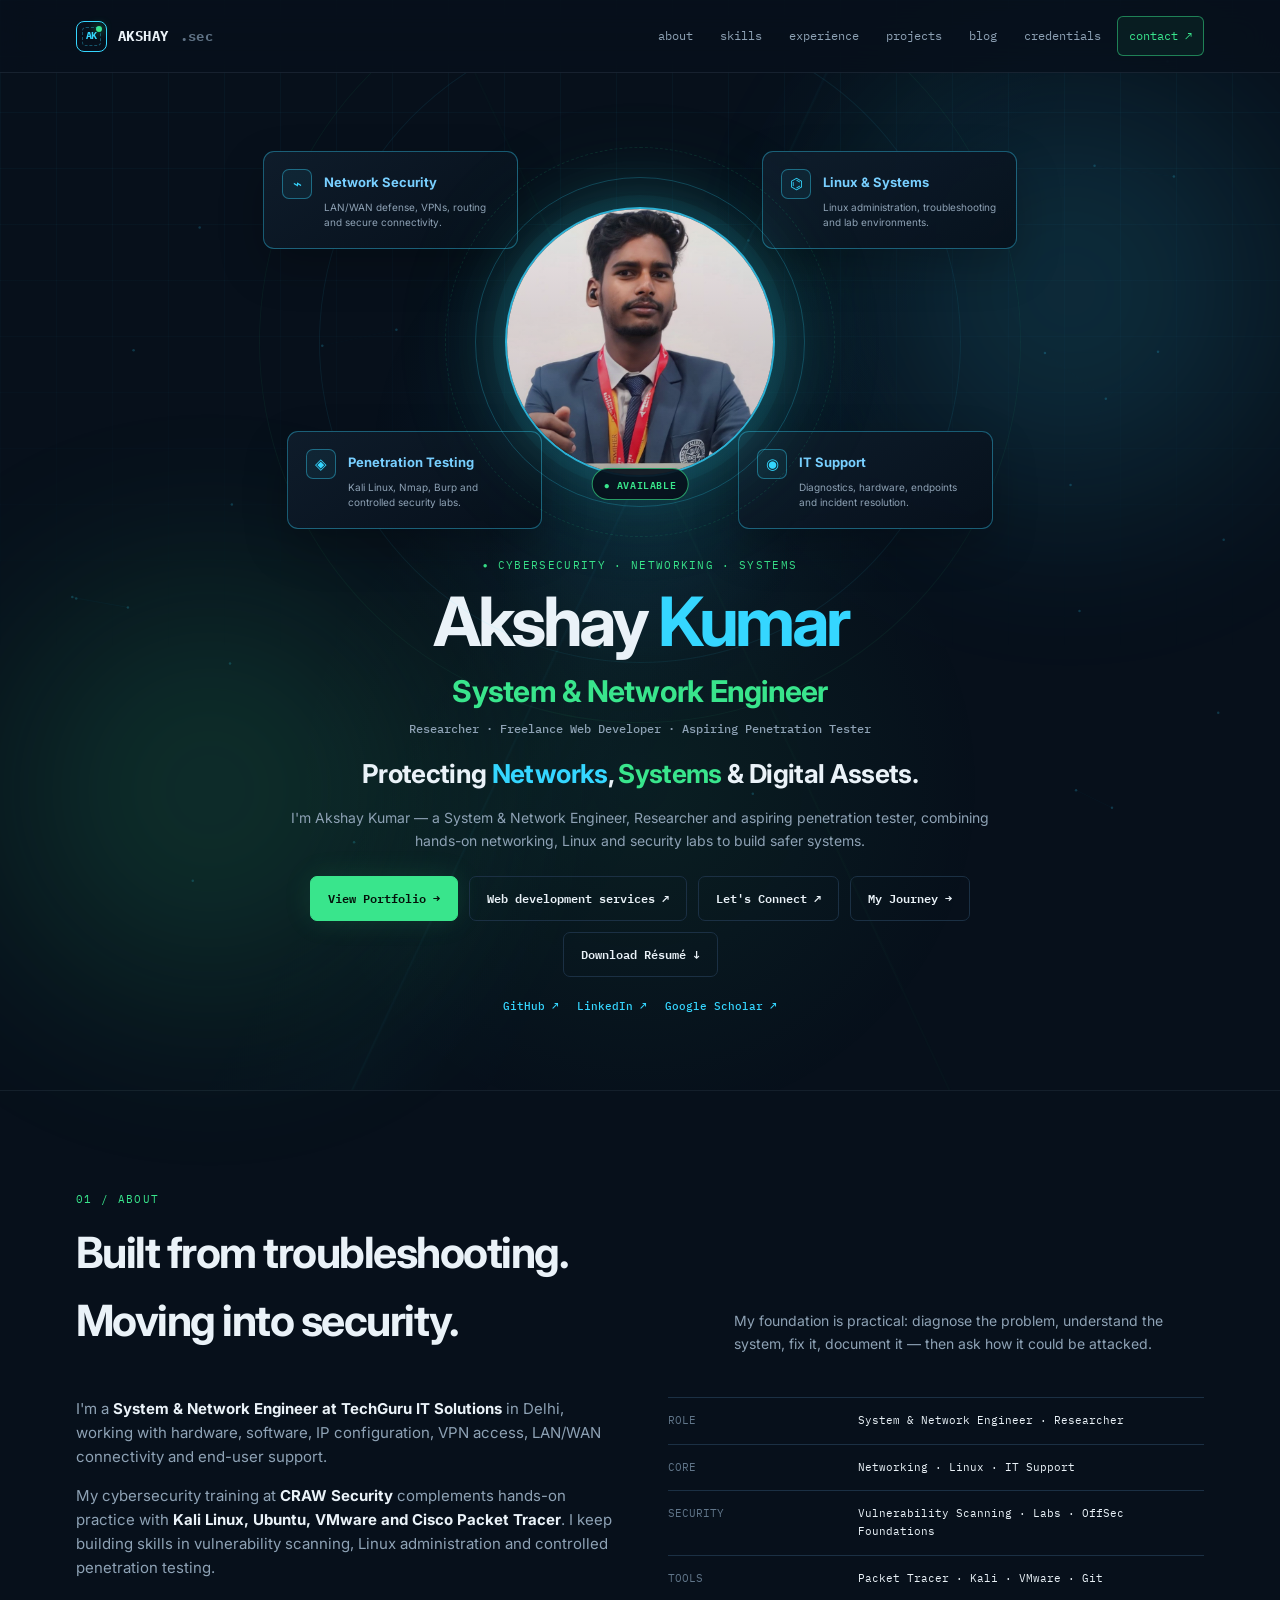
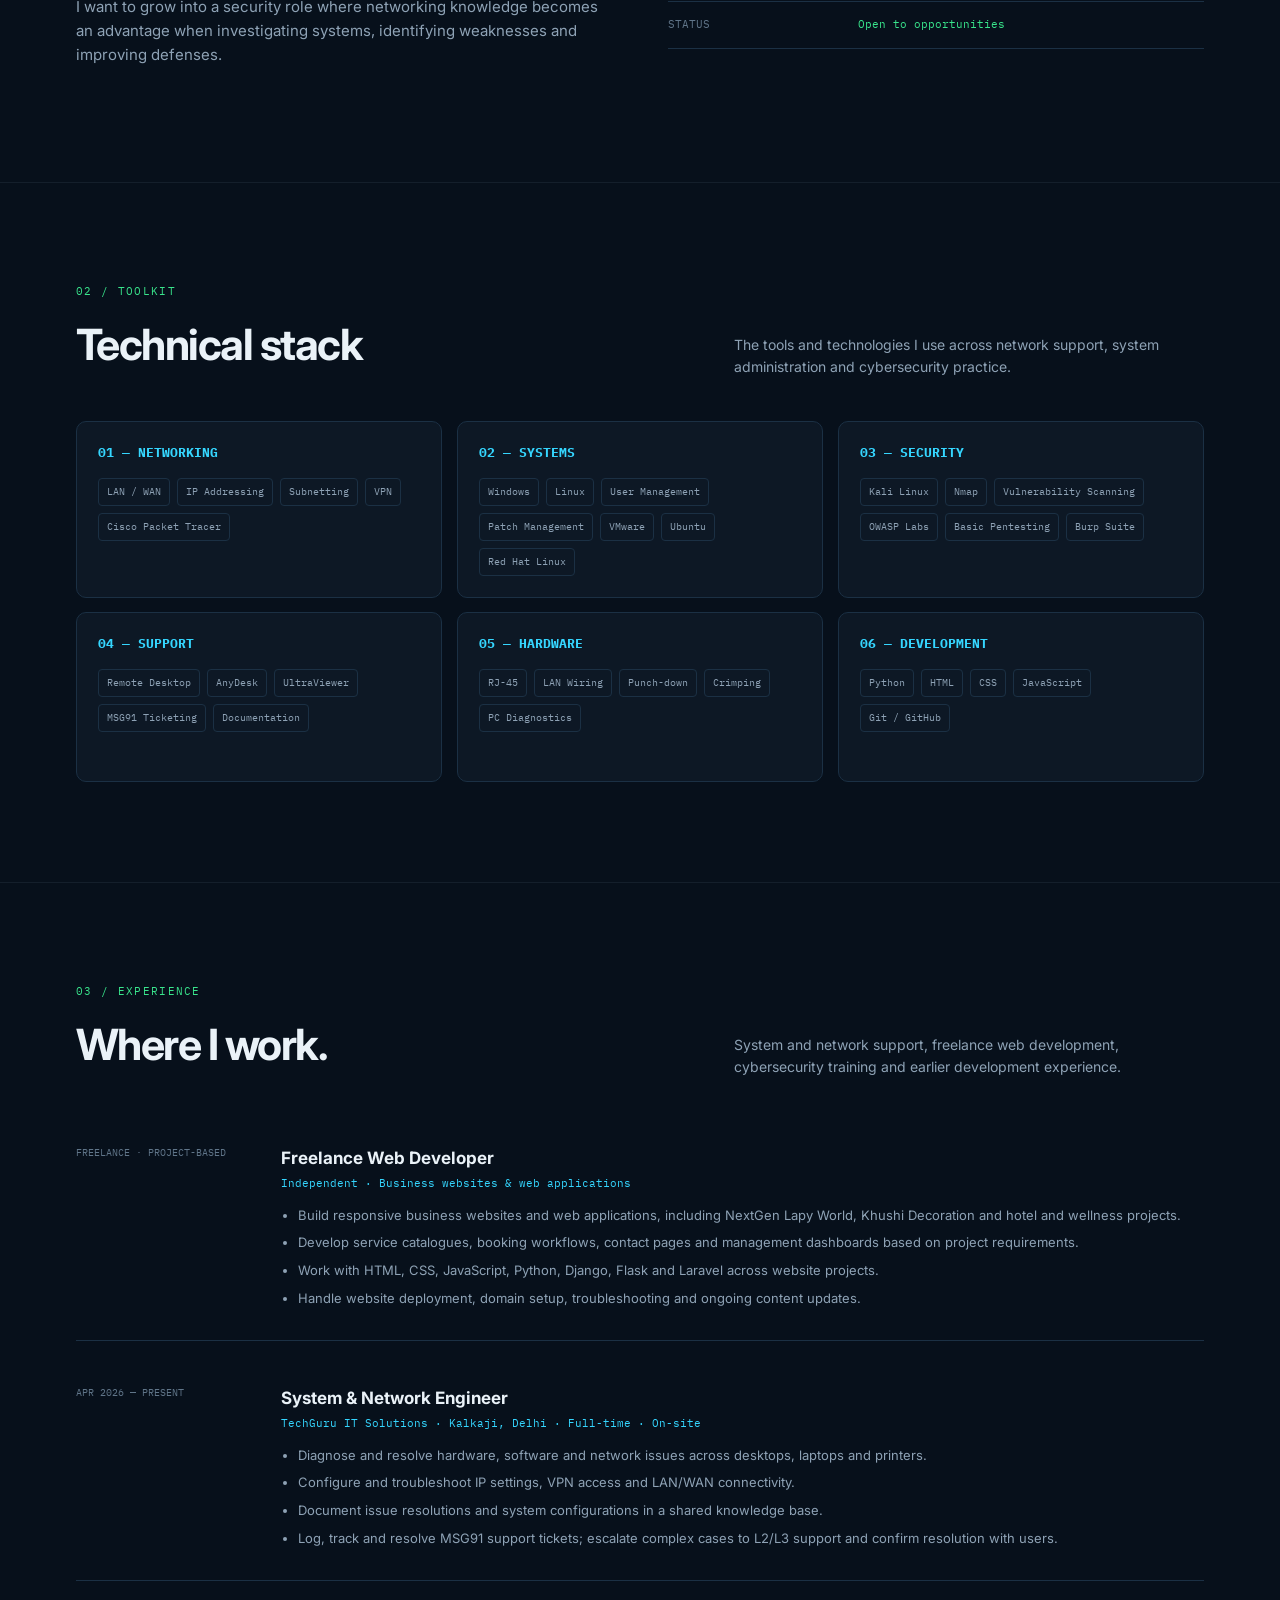
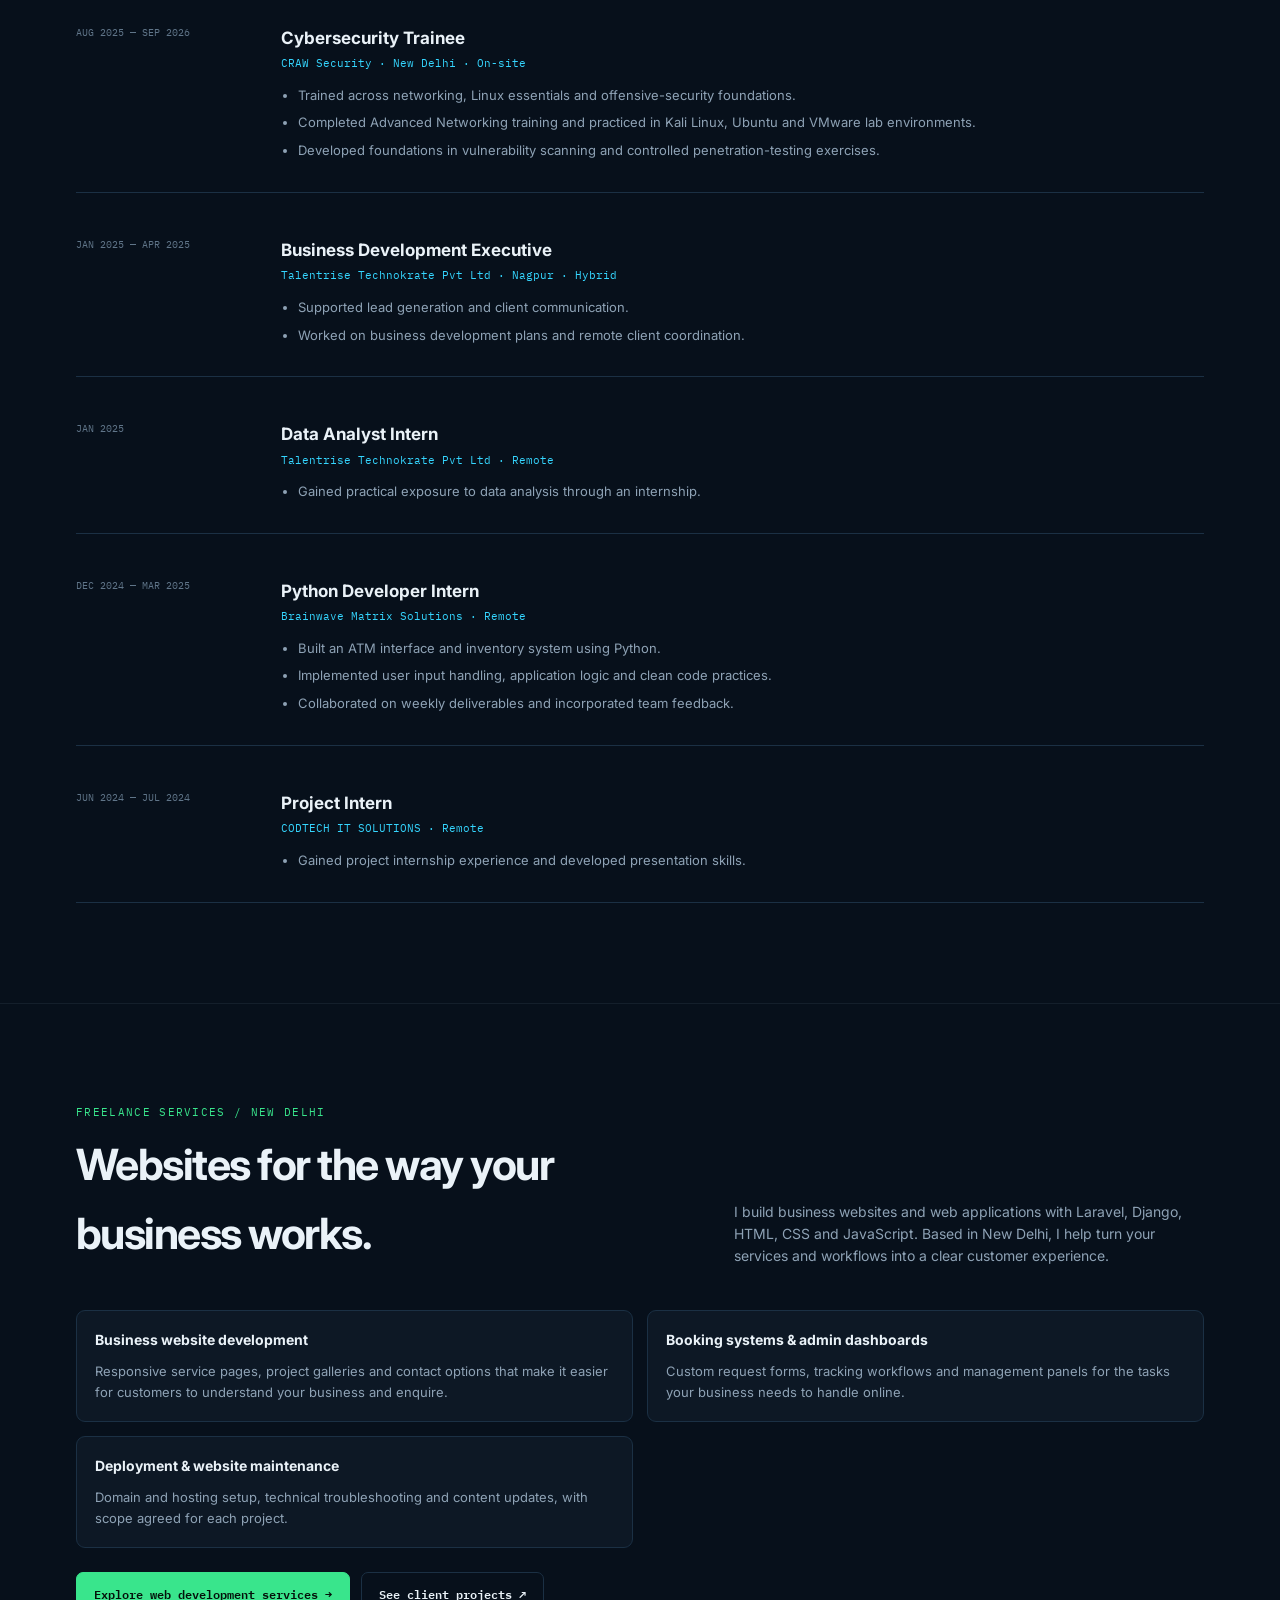
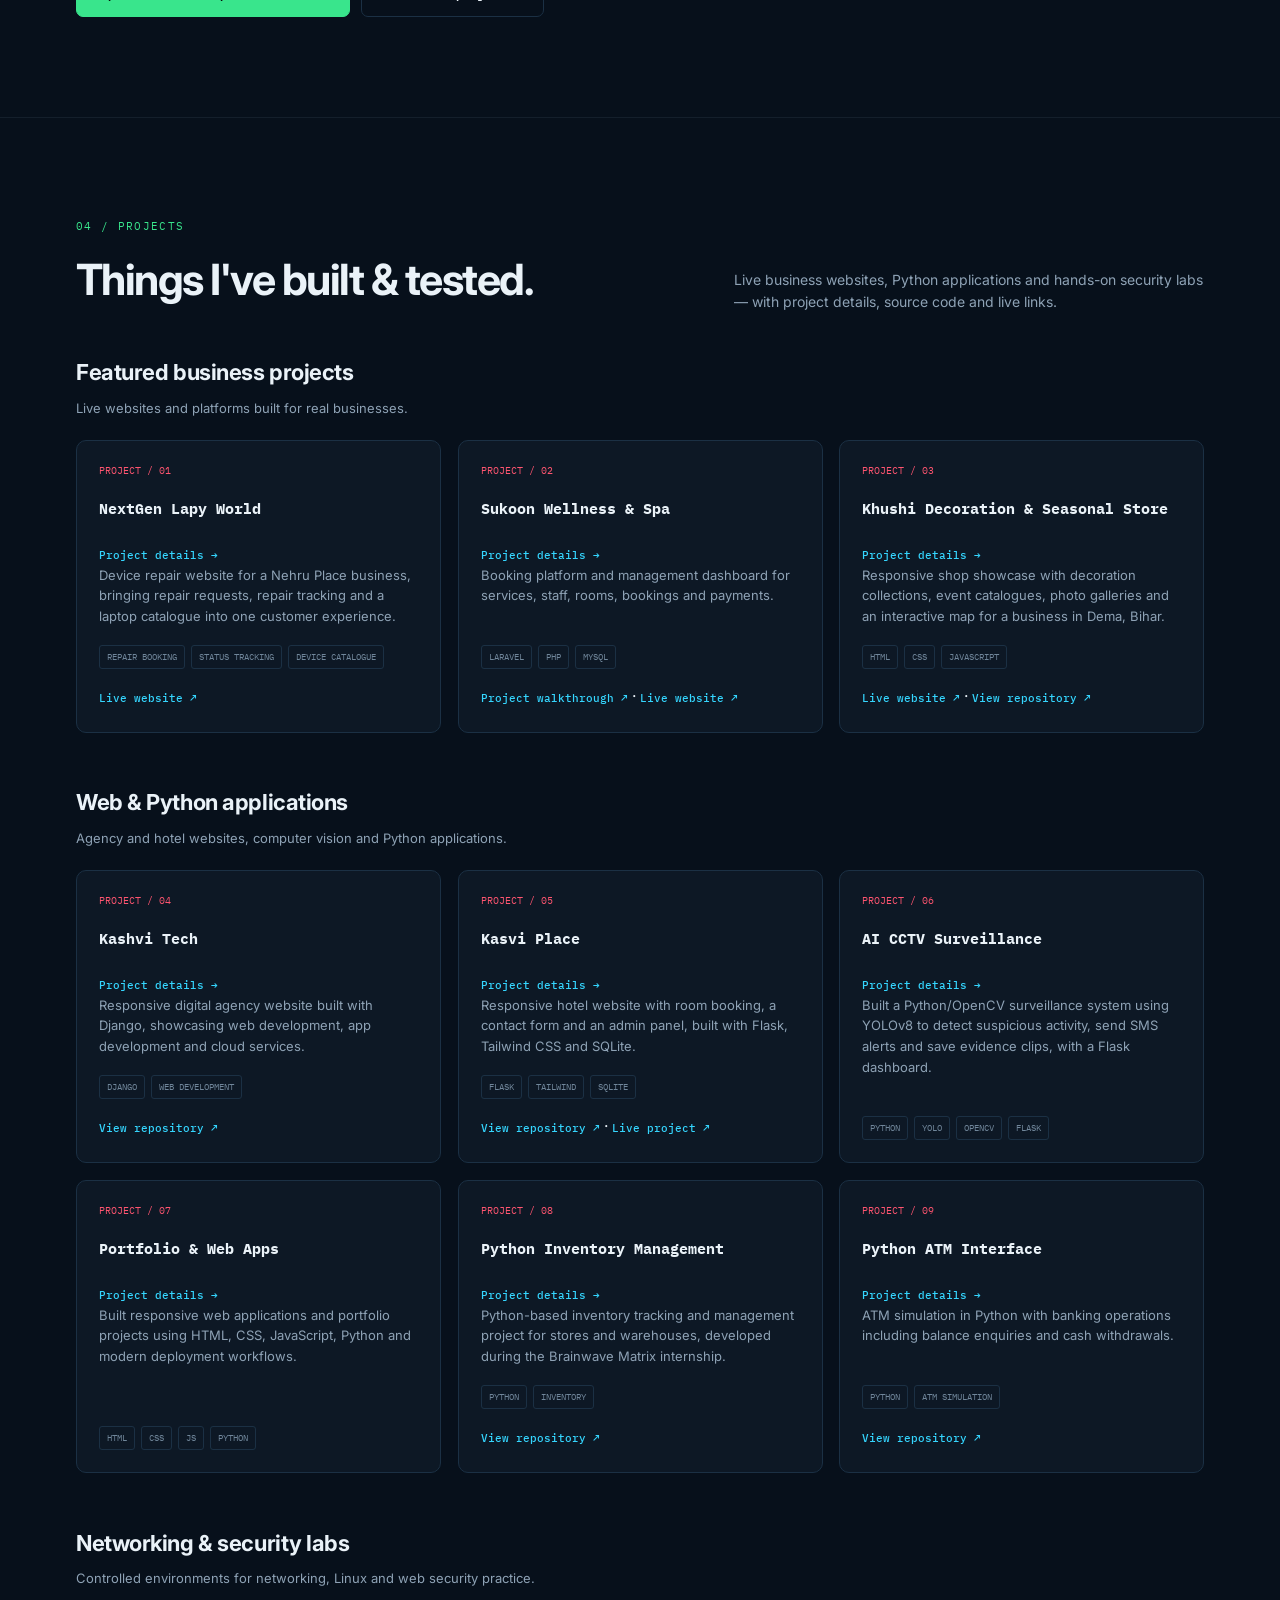
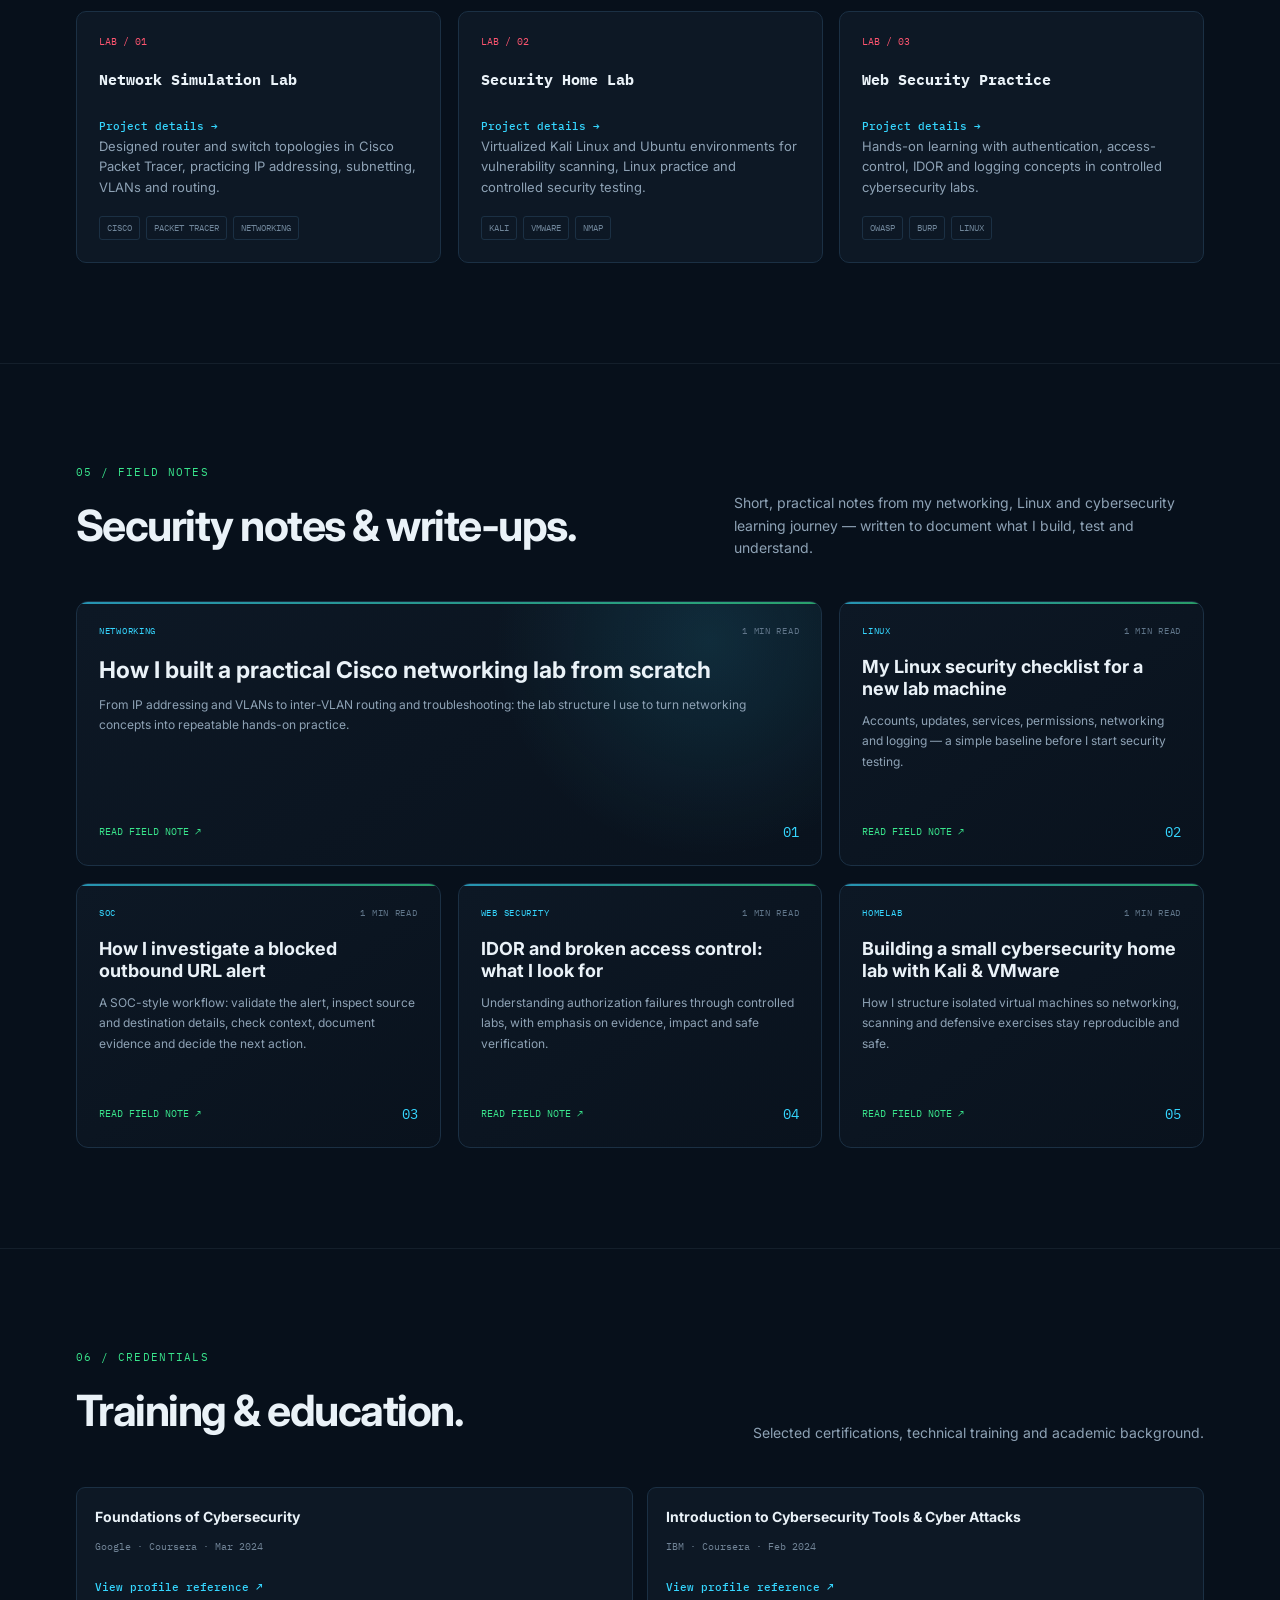
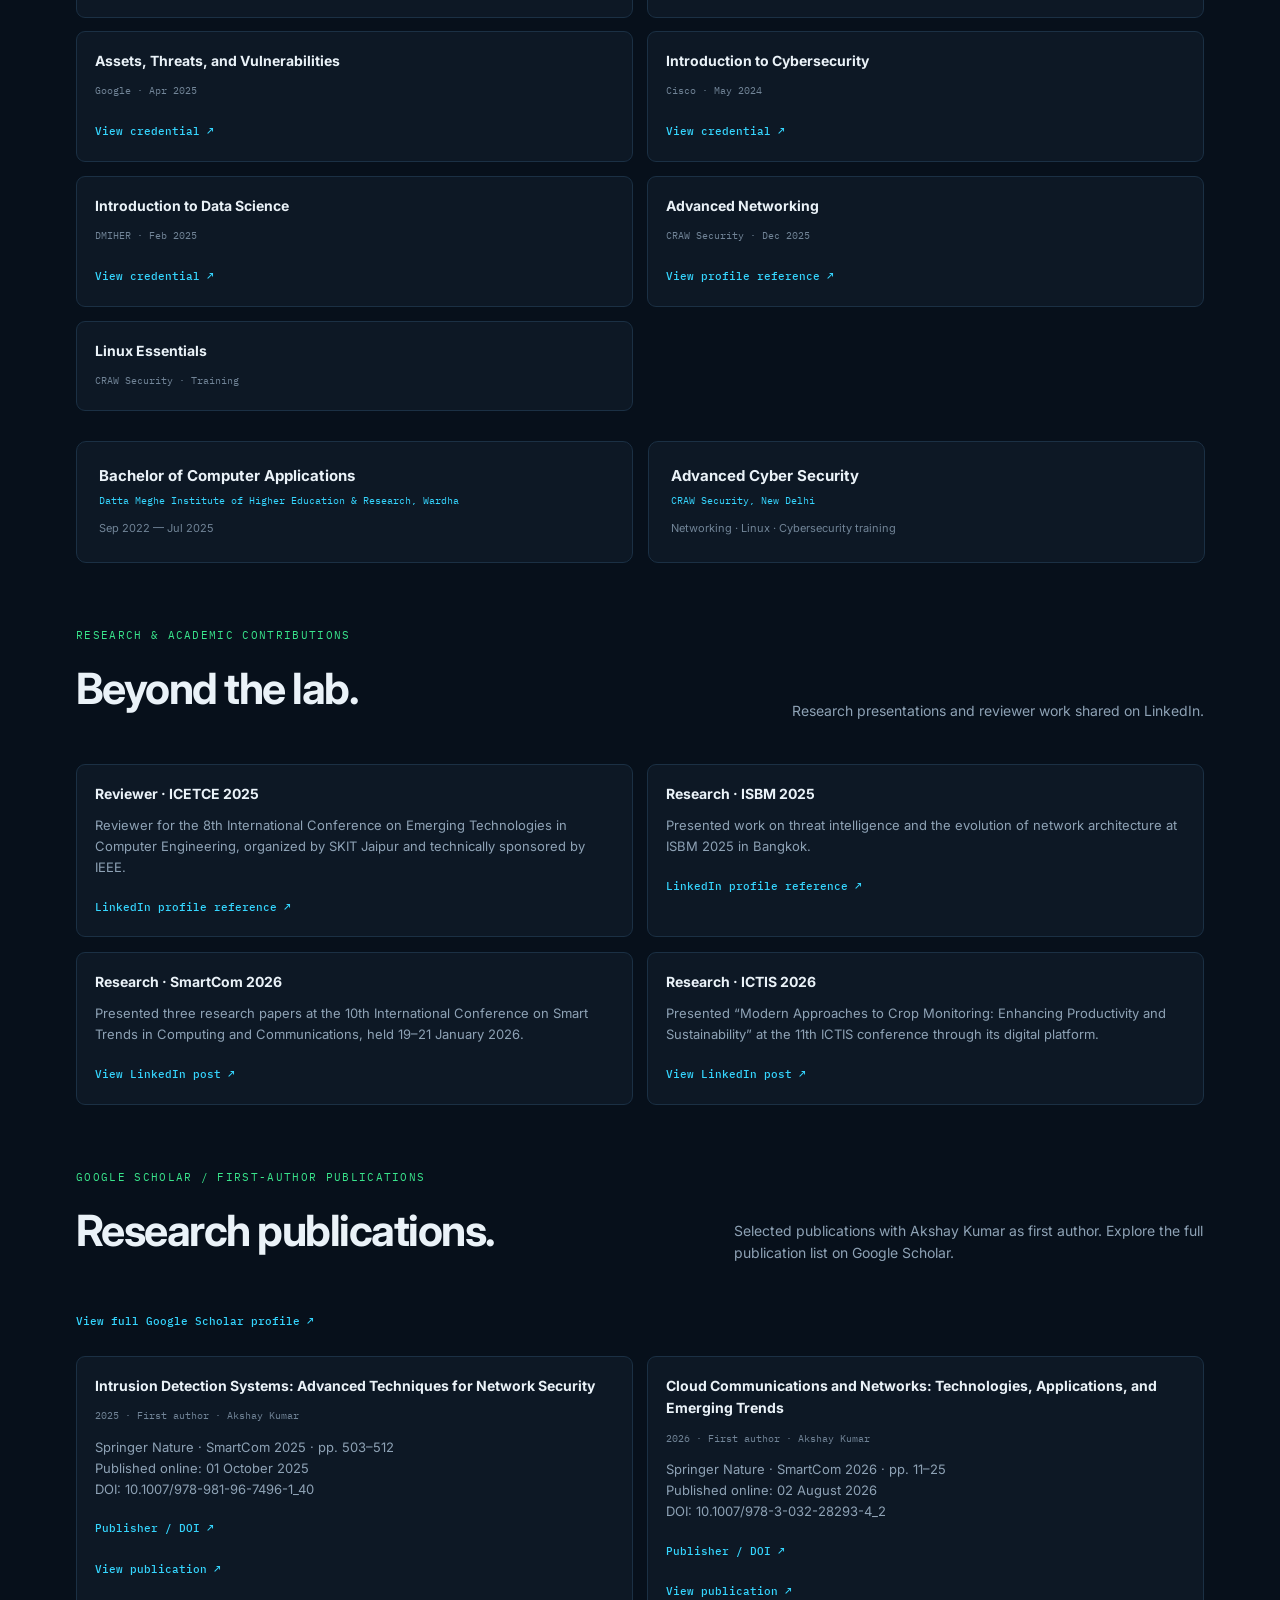
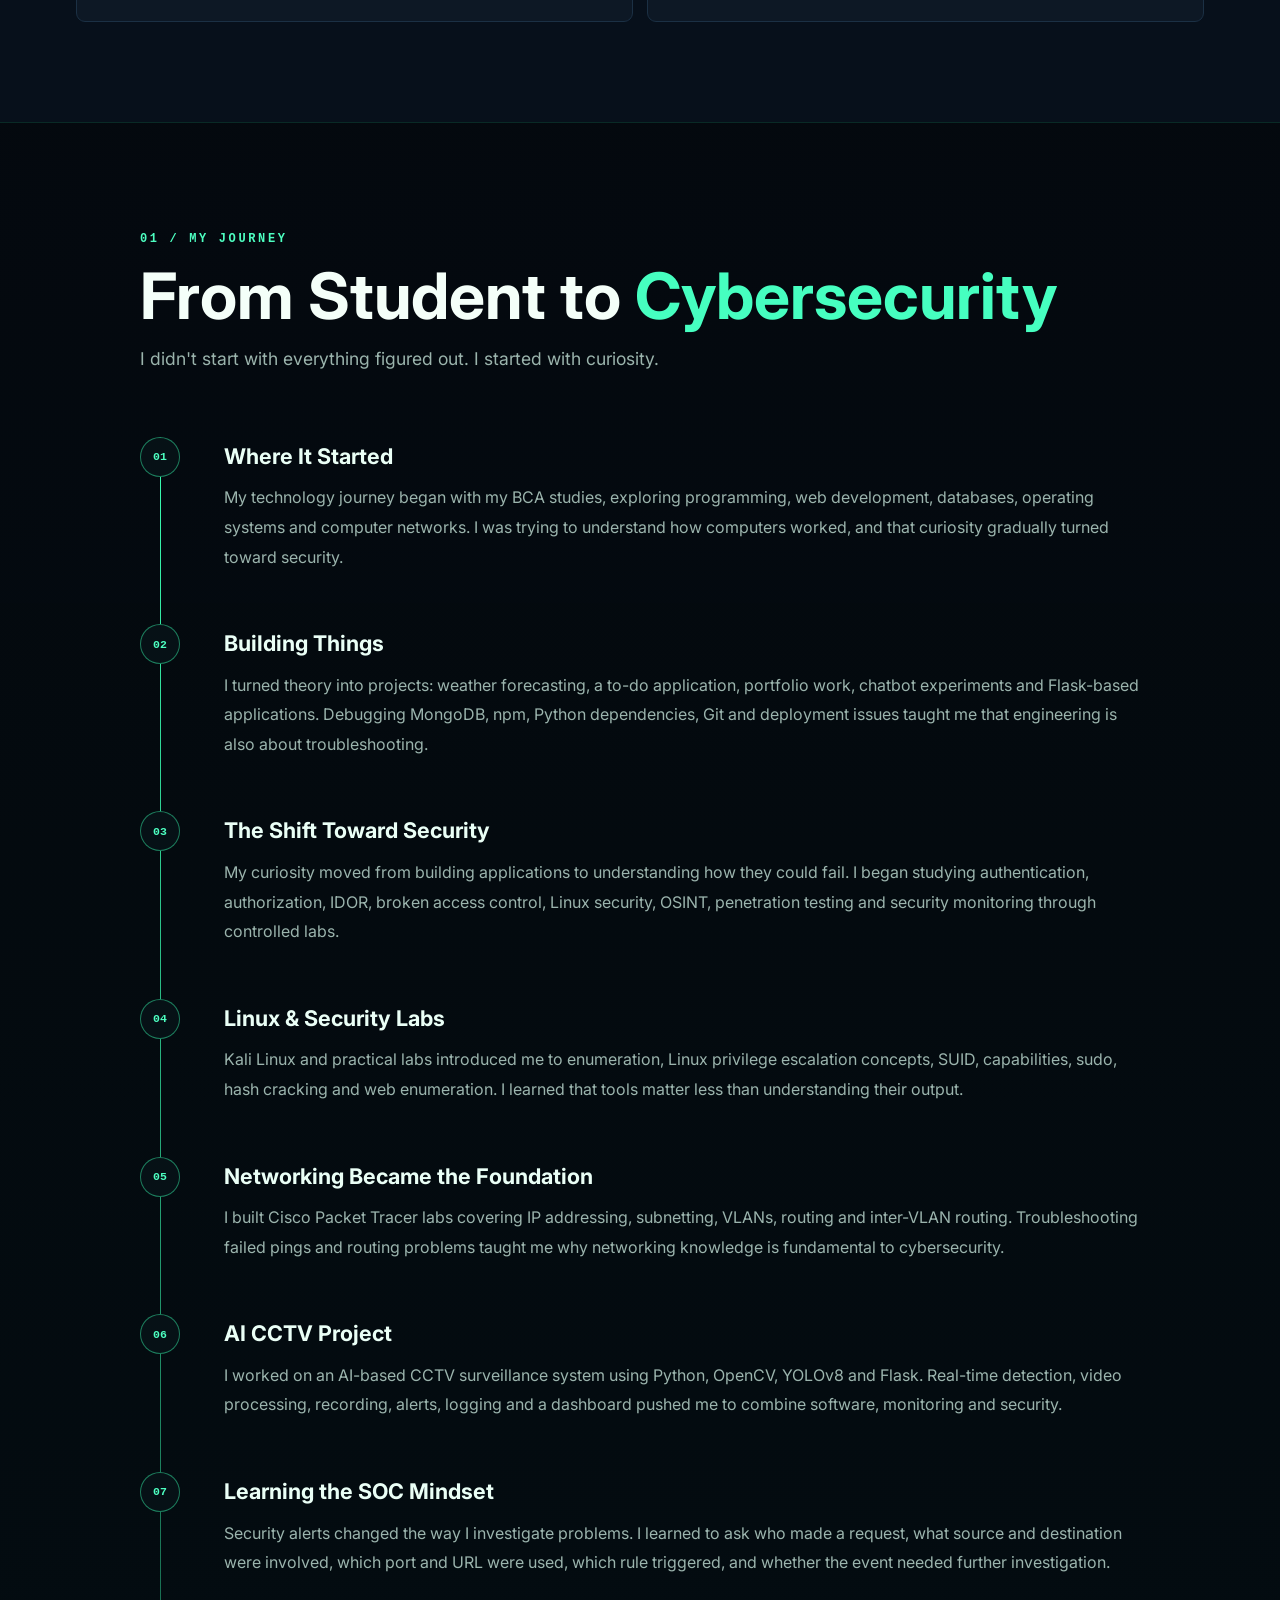
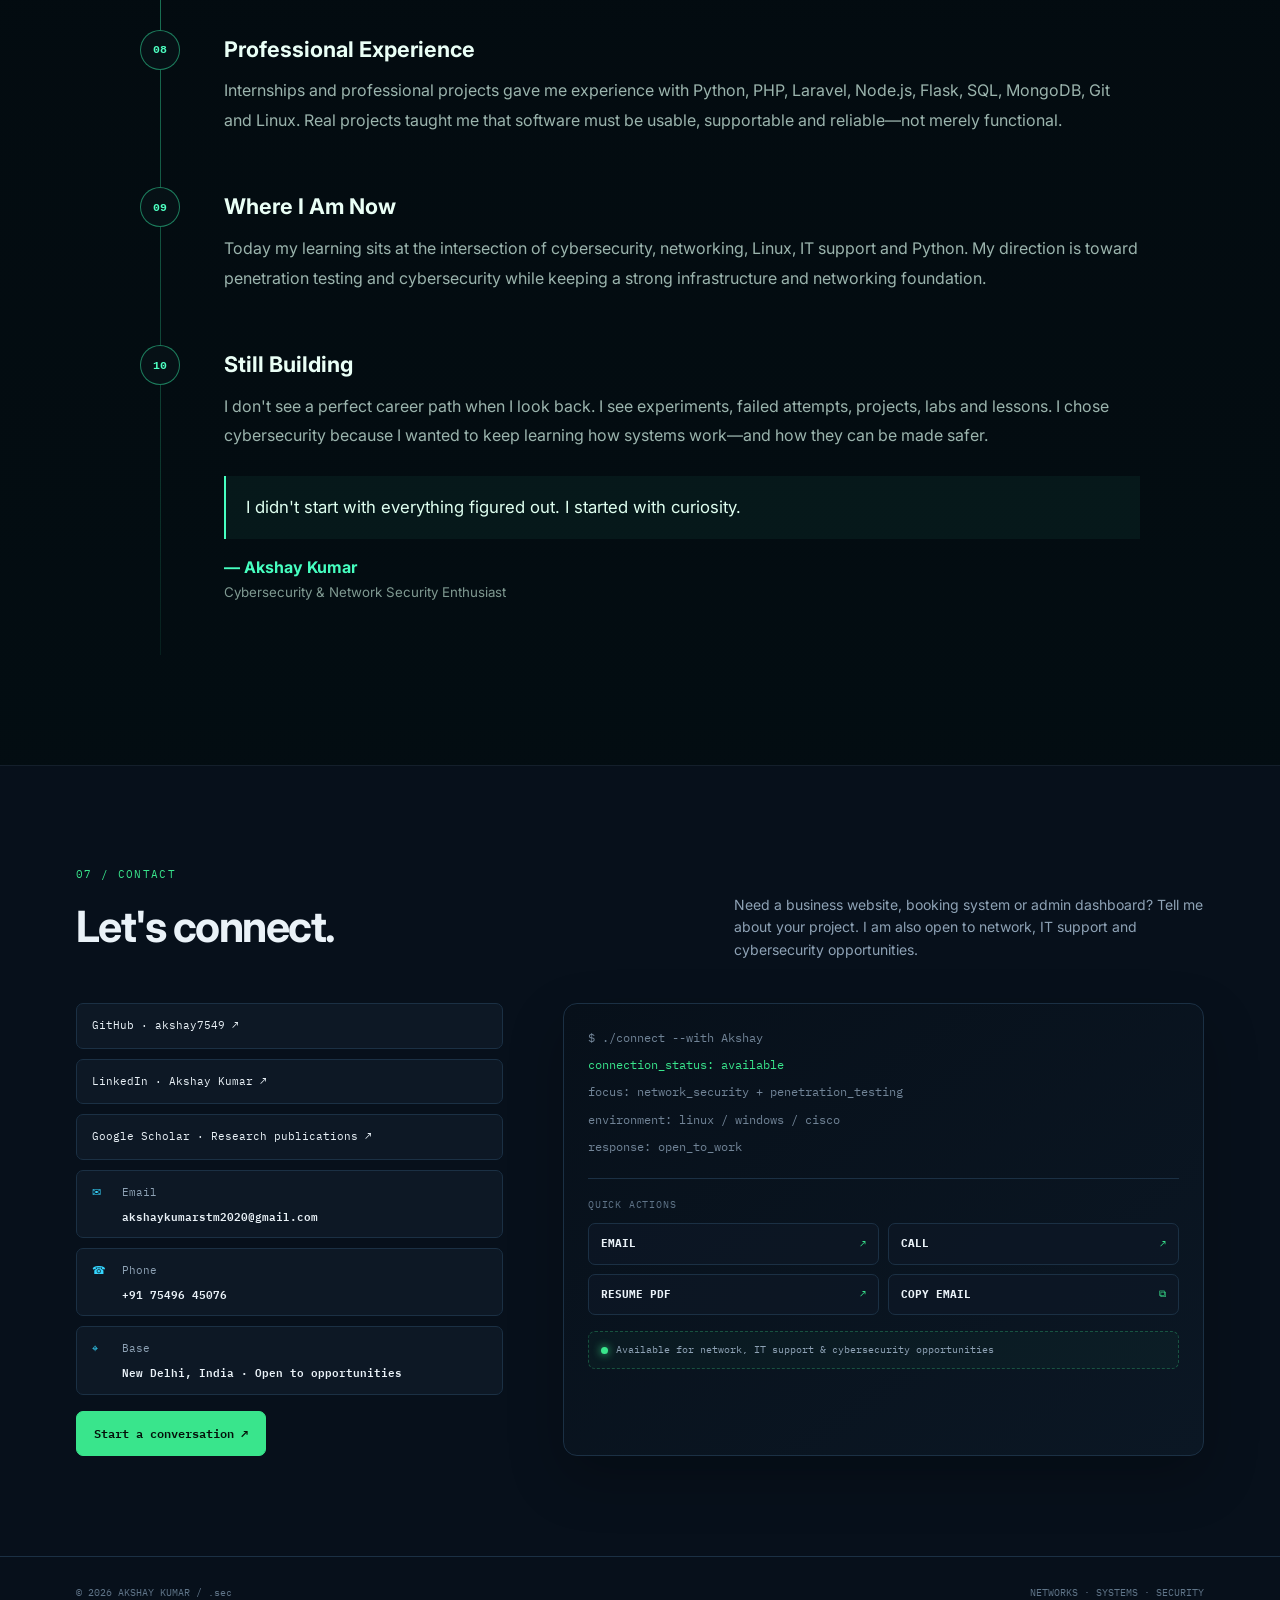
==== commit c6a79810: "Add freelance portfolio SEO and web development service page" ====
--- a/index.html
+++ b/index.html
@@ -2,23 +2,24 @@
 <html lang="en">
 <head>
 <meta charset="UTF-8">
+<meta name="google-site-verification" content="mawzNgmoK0g9IHmVPvzZ2sSY8nIzzsK_01pWH1lycxY">
 <meta name="viewport" content="width=device-width,initial-scale=1.0">
-<title>Akshay Kumar | System &amp; Network Engineer &amp; Researcher</title>
-<meta name="description" content="Akshay Kumar — System &amp; Network Engineer, Researcher and aspiring penetration tester. Networking, Linux, IT support and hands-on cybersecurity labs.">
+<title>Akshay Kumar | Freelance Web Developer &amp; Network Engineer, Delhi</title>
+<meta name="description" content="Akshay Kumar, freelance web developer and network engineer in New Delhi. Explore Laravel and Django business websites, booking systems, dashboards and research.">
 <meta name="theme-color" content="#07101b">
 <meta name="color-scheme" content="dark">
 <link rel="canonical" href="https://theakshaydev.space/">
 <meta property="og:type" content="website">
 <meta property="og:locale" content="en_US">
 <meta property="og:site_name" content="Akshay Kumar Portfolio">
-<meta property="og:title" content="Akshay Kumar | System &amp; Network Engineer &amp; Researcher">
-<meta property="og:description" content="Networking, Linux, IT support and hands-on cybersecurity labs. Explore Akshay Kumar's projects, research and experience.">
+<meta property="og:title" content="Akshay Kumar | Freelance Web Developer &amp; Network Engineer, Delhi">
+<meta property="og:description" content="Akshay Kumar, freelance web developer and network engineer in New Delhi. Explore Laravel and Django business websites, booking systems, dashboards and research.">
 <meta property="og:url" content="https://theakshaydev.space/">
 <meta property="og:image" content="https://theakshaydev.space/assets/akshay-profile-portrait.jpg">
 <meta property="og:image:alt" content="Akshay Kumar">
 <meta name="twitter:card" content="summary">
-<meta name="twitter:title" content="Akshay Kumar | System &amp; Network Engineer &amp; Researcher">
-<meta name="twitter:description" content="Networking, Linux, IT support and hands-on cybersecurity labs. Explore projects, research and experience.">
+<meta name="twitter:title" content="Akshay Kumar | Freelance Web Developer &amp; Network Engineer, Delhi">
+<meta name="twitter:description" content="Akshay Kumar, freelance web developer and network engineer in New Delhi. Explore Laravel and Django business websites, booking systems, dashboards and research.">
 <meta name="twitter:image" content="https://theakshaydev.space/assets/akshay-profile-portrait.jpg">
 <meta name="twitter:image:alt" content="Akshay Kumar">
 <link rel="preconnect" href="https://fonts.googleapis.com">
@@ -64,6 +65,8 @@
 .journey-story{padding:110px 6vw;background:linear-gradient(180deg,rgba(4,9,14,.96),rgba(3,13,18,.99));border-top:1px solid rgba(55,255,179,.12)}.journey-wrap{max-width:1000px;margin:auto}.journey-kicker{font:700 .75rem/1 monospace;letter-spacing:.22em;color:#4dffc1;margin-bottom:18px}.journey-wrap h2{font-size:clamp(2.2rem,5vw,4.5rem);line-height:1.02;margin:0 0 16px;color:#f4fff9}.journey-wrap h2 span{color:#46ffc0}.journey-lead{font-size:1.1rem;color:#9bb4ad;margin:0 0 64px}.journey-timeline{position:relative}.journey-timeline:before{content:"";position:absolute;left:20px;top:0;bottom:0;width:1px;background:linear-gradient(#39ffb2,rgba(57,255,178,.08))}.journey-chapter{position:relative;display:grid;grid-template-columns:60px 1fr;gap:24px;padding:0 0 52px}.chapter-no{width:40px;height:40px;border:1px solid rgba(57,255,178,.45);border-radius:50%;display:grid;place-items:center;background:#061116;color:#4dffc1;font:700 .72rem monospace;z-index:1}.journey-chapter h3{margin:2px 0 10px;font-size:1.35rem;color:#eafff6}.journey-chapter p{margin:0;color:#9bb4ad;line-height:1.85}.journey-chapter blockquote{margin:25px 0 16px;padding:18px 20px;border-left:2px solid #46ffc0;background:rgba(70,255,192,.05);color:#dffff0;font-size:1.05rem}.journey-sign{color:#46ffc0;font-weight:700;line-height:1.5}.journey-sign small{color:#7f9991;font-weight:400}@media(max-width:650px){.journey-story{padding:75px 20px}.journey-lead{margin-bottom:45px}.journey-chapter{grid-template-columns:45px 1fr;gap:15px}.journey-timeline:before{left:19px}.chapter-no{width:38px;height:38px}.journey-chapter p{font-size:.94rem;line-height:1.7}}
 </style>
 <link rel="stylesheet" href="assets/qa-fixes.css">
+<meta name="robots" content="index, follow, max-image-preview:large">
+<script type="application/ld+json">{"@context": "https://schema.org", "@graph": [{"@type": "Person", "@id": "https://theakshaydev.space/#person", "name": "Akshay Kumar", "url": "https://theakshaydev.space/", "image": "https://theakshaydev.space/assets/akshay-profile-portrait.jpg", "jobTitle": ["Freelance Web Developer", "System & Network Engineer", "Researcher"], "description": "Akshay Kumar, freelance web developer and network engineer in New Delhi. Explore Laravel and Django business websites, booking systems, dashboards and research.", "sameAs": ["https://github.com/akshay7549", "https://www.linkedin.com/in/akshay-kumar-090990249/", "https://scholar.google.com/citations?user=n_KkLYUAAAAJ&hl=en"], "knowsAbout": ["Web development", "Laravel", "Django", "Computer networking", "Linux", "Cybersecurity"], "address": {"@type": "PostalAddress", "addressLocality": "New Delhi", "addressCountry": "IN"}}, {"@type": "WebSite", "@id": "https://theakshaydev.space/#website", "url": "https://theakshaydev.space/", "name": "Akshay Kumar Portfolio", "publisher": {"@id": "https://theakshaydev.space/#person"}}, {"@type": "ProfilePage", "@id": "https://theakshaydev.space/#profile", "url": "https://theakshaydev.space/", "name": "Akshay Kumar | Freelance Web Developer & Network Engineer, Delhi", "mainEntity": {"@id": "https://theakshaydev.space/#person"}, "isPartOf": {"@id": "https://theakshaydev.space/#website"}}]}</script>
 </head>
 <body>
 <a class="skip-link" href="#home">Skip to content</a>
@@ -86,10 +89,10 @@
   <div class="eyebrow">cybersecurity · networking · systems</div>
   <h1>Akshay <span class="cyan">Kumar</span></h1>
   <p class="hero-role">System &amp; Network Engineer</p>
-  <p class="hero-specialism">Researcher · Aspiring Penetration Tester</p>
+  <p class="hero-specialism">Researcher · Freelance Web Developer · Aspiring Penetration Tester</p>
   <p class="hero-tagline">Protecting <span class="cyan">Networks</span>, <span class="green">Systems</span> &amp; Digital Assets.</p>
   <p class="lead">I'm Akshay Kumar — a System &amp; Network Engineer, Researcher and aspiring penetration tester, combining hands-on networking, Linux and security labs to build safer systems.</p>
-  <div class="actions"><a class="btn primary" href="#projects">View Portfolio →</a><a class="btn secondary" href="#contact">Let's Connect ↗</a><a class="btn secondary" href="#journey-story">My Journey →</a><a class="btn secondary" href="assets/Akshay-Kumar-Resume.pdf" download="Akshay-Kumar-Resume.pdf">Download Résumé ↓</a></div><div class="profile-links"><a class="profile-link" href="https://github.com/akshay7549" target="_blank" rel="noopener noreferrer">GitHub ↗</a><a class="profile-link" href="https://www.linkedin.com/in/akshay-kumar-090990249/" target="_blank" rel="noopener noreferrer">LinkedIn ↗</a><a class="profile-link" href="https://scholar.google.com/citations?user=n_KkLYUAAAAJ&amp;hl=en" target="_blank" rel="noopener noreferrer">Google Scholar ↗</a></div>
+  <div class="actions"><a class="btn primary" href="#projects">View Portfolio →</a><a class="btn secondary" href="/web-development.html">Web development services ↗</a><a class="btn secondary" href="#contact">Let's Connect ↗</a><a class="btn secondary" href="#journey-story">My Journey →</a><a class="btn secondary" href="assets/Akshay-Kumar-Resume.pdf" download="Akshay-Kumar-Resume.pdf">Download Résumé ↓</a></div><div class="profile-links"><a class="profile-link" href="https://github.com/akshay7549" target="_blank" rel="noopener noreferrer">GitHub ↗</a><a class="profile-link" href="https://www.linkedin.com/in/akshay-kumar-090990249/" target="_blank" rel="noopener noreferrer">LinkedIn ↗</a><a class="profile-link" href="https://scholar.google.com/citations?user=n_KkLYUAAAAJ&amp;hl=en" target="_blank" rel="noopener noreferrer">Google Scholar ↗</a></div>
 </div>
 </div></section>
 <section class="section" id="about"><div class="wrap"><div class="section-head reveal"><div><div class="kicker">01 / about</div><h2>Built from troubleshooting.<br>Moving into security.</h2></div><p>My foundation is practical: diagnose the problem, understand the system, fix it, document it — then ask how it could be attacked.</p></div><div class="about"><div class="reveal"><p>I'm a <strong>System &amp; Network Engineer at TechGuru IT Solutions</strong> in Delhi, working with hardware, software, IP configuration, VPN access, LAN/WAN connectivity and end-user support.</p><p>My cybersecurity training at <strong>CRAW Security</strong> complements hands-on practice with <strong>Kali Linux, Ubuntu, VMware and Cisco Packet Tracer</strong>. I keep building skills in vulnerability scanning, Linux administration and controlled penetration testing.</p><p>I want to grow into a security role where networking knowledge becomes an advantage when investigating systems, identifying weaknesses and improving defenses.</p></div><div class="info-list reveal"><div class="info-row"><span>ROLE</span><span>System &amp; Network Engineer · Researcher</span></div><div class="info-row"><span>CORE</span><span>Networking · Linux · IT Support</span></div><div class="info-row"><span>SECURITY</span><span>Vulnerability Scanning · Labs · OffSec Foundations</span></div><div class="info-row"><span>TOOLS</span><span>Packet Tracer · Kali · VMware · Git</span></div><div class="info-row"><span>STATUS</span><span style="color:var(--green)">Open to opportunities</span></div></div></div></div></section>
@@ -105,6 +108,7 @@
 
 <section class="section" id="experience"><div class="wrap"><div class="section-head reveal"><div><div class="kicker">03 / experience</div><h2>Where I work.</h2></div><p>System and network support, freelance web development, cybersecurity training and earlier development experience.</p></div><div class="experience"><div class="job reveal"><div class="job-date">FREELANCE · PROJECT-BASED</div><div><h3>Freelance Web Developer</h3><div class="company">Independent · Business websites &amp; web applications</div><ul><li>Build responsive business websites and web applications, including NextGen Lapy World, Khushi Decoration and hotel and wellness projects.</li><li>Develop service catalogues, booking workflows, contact pages and management dashboards based on project requirements.</li><li>Work with HTML, CSS, JavaScript, Python, Django, Flask and Laravel across website projects.</li><li>Handle website deployment, domain setup, troubleshooting and ongoing content updates.</li></ul></div></div><div class="job reveal"><div class="job-date">APR 2026 — PRESENT</div><div><h3>System &amp; Network Engineer</h3><div class="company">TechGuru IT Solutions · Kalkaji, Delhi · Full-time · On-site</div><ul><li>Diagnose and resolve hardware, software and network issues across desktops, laptops and printers.</li><li>Configure and troubleshoot IP settings, VPN access and LAN/WAN connectivity.</li><li>Document issue resolutions and system configurations in a shared knowledge base.</li><li>Log, track and resolve MSG91 support tickets; escalate complex cases to L2/L3 support and confirm resolution with users.</li></ul></div></div><div class="job reveal"><div class="job-date">AUG 2025 — SEP 2026</div><div><h3>Cybersecurity Trainee</h3><div class="company">CRAW Security · New Delhi · On-site</div><ul><li>Trained across networking, Linux essentials and offensive-security foundations.</li><li>Completed Advanced Networking training and practiced in Kali Linux, Ubuntu and VMware lab environments.</li><li>Developed foundations in vulnerability scanning and controlled penetration-testing exercises.</li></ul></div></div><div class="job reveal"><div class="job-date">JAN 2025 — APR 2025</div><div><h3>Business Development Executive</h3><div class="company">Talentrise Technokrate Pvt Ltd · Nagpur · Hybrid</div><ul><li>Supported lead generation and client communication.</li><li>Worked on business development plans and remote client coordination.</li></ul></div></div><div class="job reveal"><div class="job-date">JAN 2025</div><div><h3>Data Analyst Intern</h3><div class="company">Talentrise Technokrate Pvt Ltd · Remote</div><ul><li>Gained practical exposure to data analysis through an internship.</li></ul></div></div><div class="job reveal"><div class="job-date">DEC 2024 — MAR 2025</div><div><h3>Python Developer Intern</h3><div class="company">Brainwave Matrix Solutions · Remote</div><ul><li>Built an ATM interface and inventory system using Python.</li><li>Implemented user input handling, application logic and clean code practices.</li><li>Collaborated on weekly deliverables and incorporated team feedback.</li></ul></div></div><div class="job reveal"><div class="job-date">JUN 2024 — JUL 2024</div><div><h3>Project Intern</h3><div class="company">CODTECH IT SOLUTIONS · Remote</div><ul><li>Gained project internship experience and developed presentation skills.</li></ul></div></div></div></div></section>
 
+<section class="section" id="web-development-services"><div class="wrap"><div class="section-head reveal"><div><div class="kicker">Freelance services / New Delhi</div><h2>Websites for the way your business works.</h2></div><p>I build business websites and web applications with Laravel, Django, HTML, CSS and JavaScript. Based in New Delhi, I help turn your services and workflows into a clear customer experience.</p></div><div class="cards"><article class="cert reveal"><h3>Business website development</h3><p>Responsive service pages, project galleries and contact options that make it easier for customers to understand your business and enquire.</p></article><article class="cert reveal"><h3>Booking systems &amp; admin dashboards</h3><p>Custom request forms, tracking workflows and management panels for the tasks your business needs to handle online.</p></article><article class="cert reveal"><h3>Deployment &amp; website maintenance</h3><p>Domain and hosting setup, technical troubleshooting and content updates, with scope agreed for each project.</p></article></div><div class="actions" style="margin-top:24px"><a class="btn primary" href="/web-development.html">Explore web development services →</a><a class="btn secondary" href="#projects">See client projects ↗</a></div></div></section>
 <section class="section" id="projects"><div class="wrap"><div class="section-head reveal"><div><div class="kicker">04 / projects</div><h2>Things I've built & tested.</h2></div><p>Live business websites, Python applications and hands-on security labs — with project details, source code and live links.</p></div><section class="project-group" aria-labelledby="business-projects"><div class="project-group-head reveal"><h3 id="business-projects">Featured business projects</h3><p>Live websites and platforms built for real businesses.</p></div><div class="projects"><div class="project reveal"><div class="project-num">PROJECT / 01</div><h4>NextGen Lapy World</h4><button class="project-detail-trigger" type="button" data-project="09" aria-haspopup="dialog" aria-controls="blog-modal" aria-label="View project details: NextGen Lapy World">Project details →</button><p>Device repair website for a Nehru Place business, bringing repair requests, repair tracking and a laptop catalogue into one customer experience.</p><div class="stack"><span>REPAIR BOOKING</span><span>STATUS TRACKING</span><span>DEVICE CATALOGUE</span></div><div class="project-links"><a class="profile-link" href="https://nextgenlapyworld.in/" target="_blank" rel="noopener noreferrer">Live website ↗</a></div></div>
 <div class="project reveal"><div class="project-num">PROJECT / 02</div><h4>Sukoon Wellness &amp; Spa</h4><button class="project-detail-trigger" type="button" data-project="06" aria-haspopup="dialog" aria-controls="blog-modal" aria-label="View project details: Sukoon Wellness &amp; Spa">Project details →</button><p>Booking platform and management dashboard for services, staff, rooms, bookings and payments.</p><div class="stack"><span>LARAVEL</span><span>PHP</span><span>MYSQL</span></div><div class="project-links"><a class="profile-link" href="https://www.linkedin.com/feed/update/urn:li:activity:7516279149158653952/" target="_blank" rel="noopener noreferrer">Project walkthrough ↗</a> · <a class="profile-link" href="https://sukoonwellnessandspa.in/" target="_blank" rel="noopener noreferrer">Live website ↗</a></div></div>
 <div class="project reveal"><div class="project-num">PROJECT / 03</div><h4>Khushi Decoration &amp; Seasonal Store</h4><button class="project-detail-trigger" type="button" data-project="10" aria-haspopup="dialog" aria-controls="blog-modal" aria-label="View project details: Khushi Decoration &amp; Seasonal Store">Project details →</button><p>Responsive shop showcase with decoration collections, event catalogues, photo galleries and an interactive map for a business in Dema, Bihar.</p><div class="stack"><span>HTML</span><span>CSS</span><span>JAVASCRIPT</span></div><div class="project-links"><a class="profile-link" href="https://akshay7549.github.io/khushi-decoration/" target="_blank" rel="noopener noreferrer">Live website ↗</a> · <a class="profile-link" href="https://github.com/akshay7549/khushi-decoration" target="_blank" rel="noopener noreferrer">View repository ↗</a></div></div></div></section>
@@ -142,7 +146,7 @@
 <article class="journey-chapter"><span class="chapter-no">08</span><div><h3>Professional Experience</h3><p>Internships and professional projects gave me experience with Python, PHP, Laravel, Node.js, Flask, SQL, MongoDB, Git and Linux. Real projects taught me that software must be usable, supportable and reliable—not merely functional.</p></div></article>
 <article class="journey-chapter"><span class="chapter-no">09</span><div><h3>Where I Am Now</h3><p>Today my learning sits at the intersection of cybersecurity, networking, Linux, IT support and Python. My direction is toward penetration testing and cybersecurity while keeping a strong infrastructure and networking foundation.</p></div></article>
 <article class="journey-chapter final-chapter"><span class="chapter-no">10</span><div><h3>Still Building</h3><p>I don't see a perfect career path when I look back. I see experiments, failed attempts, projects, labs and lessons. I chose cybersecurity because I wanted to keep learning how systems work—and how they can be made safer.</p><blockquote>I didn't start with everything figured out. I started with curiosity.</blockquote><div class="journey-sign">— Akshay Kumar<br><small>Cybersecurity &amp; Network Security Enthusiast</small></div></div></article></div></div></section>
-<section class="section" id="contact"><div class="wrap"><div class="section-head reveal"><div><div class="kicker">07 / contact</div><h2>Let's connect.</h2></div><p>Have a network, IT support or cybersecurity opportunity? Send a direct signal. I'm currently open to the right role and serious technical projects.</p></div><div class="contact"><div class="contact-copy reveal"><div class="contact-links"><a class="contact-link" href="https://github.com/akshay7549" target="_blank" rel="noopener noreferrer">GitHub · akshay7549 ↗</a><a class="contact-link" href="https://www.linkedin.com/in/akshay-kumar-090990249/" target="_blank" rel="noopener noreferrer">LinkedIn · Akshay Kumar ↗</a><a class="contact-link" href="https://scholar.google.com/citations?user=n_KkLYUAAAAJ&amp;hl=en" target="_blank" rel="noopener noreferrer">Google Scholar · Research publications ↗</a><a class="contact-link contact-detail" href="mailto:akshaykumarstm2020@gmail.com"><span class="contact-icon" aria-hidden="true">✉</span><span class="contact-value"><span class="contact-label">Email</span> <strong>akshaykumarstm2020@gmail.com</strong></span></a><a class="contact-link contact-detail" href="tel:+917549645076"><span class="contact-icon" aria-hidden="true">☎</span><span class="contact-value"><span class="contact-label">Phone</span> <strong>+91 75496 45076</strong></span></a><div class="contact-link contact-detail"><span class="contact-icon" aria-hidden="true">⌖</span><span class="contact-value"><span class="contact-label">Base</span> <strong>New Delhi, India · Open to opportunities</strong></span></div></div><a class="btn primary" style="margin-top:16px;width:max-content" href="https://wa.me/917549645076" target="_blank" rel="noopener noreferrer" aria-label="Start a conversation on WhatsApp">Start a conversation ↗</a></div><div class="terminal-contact reveal"><p>$ ./connect --with Akshay</p><p class="green">connection_status: available</p><p>focus: network_security + penetration_testing</p><p>environment: linux / windows / cisco</p><p>response: open_to_work</p><div class="contact-console"><div class="contact-console-label">quick actions</div><div class="contact-actions"><a class="contact-action" href="mailto:akshaykumarstm2020@gmail.com"><strong>EMAIL</strong><span class="arrow">↗</span></a><a class="contact-action" href="tel:+917549645076"><strong>CALL</strong><span class="arrow">↗</span></a><a class="contact-action" href="assets/Akshay-Kumar-Resume.pdf" download="Akshay-Kumar-Resume.pdf"><strong>RESUME PDF</strong><span class="arrow">↗</span></a><button class="contact-action" id="copy-email" type="button"><strong>COPY EMAIL</strong><span class="arrow">⧉</span></button></div><div class="contact-status"><i></i> Available for network, IT support &amp; cybersecurity opportunities</div></div></div></div></div></section>
+<section class="section" id="contact"><div class="wrap"><div class="section-head reveal"><div><div class="kicker">07 / contact</div><h2>Let's connect.</h2></div><p>Need a business website, booking system or admin dashboard? Tell me about your project. I am also open to network, IT support and cybersecurity opportunities.</p></div><div class="contact"><div class="contact-copy reveal"><div class="contact-links"><a class="contact-link" href="https://github.com/akshay7549" target="_blank" rel="noopener noreferrer">GitHub · akshay7549 ↗</a><a class="contact-link" href="https://www.linkedin.com/in/akshay-kumar-090990249/" target="_blank" rel="noopener noreferrer">LinkedIn · Akshay Kumar ↗</a><a class="contact-link" href="https://scholar.google.com/citations?user=n_KkLYUAAAAJ&amp;hl=en" target="_blank" rel="noopener noreferrer">Google Scholar · Research publications ↗</a><a class="contact-link contact-detail" href="mailto:akshaykumarstm2020@gmail.com"><span class="contact-icon" aria-hidden="true">✉</span><span class="contact-value"><span class="contact-label">Email</span> <strong>akshaykumarstm2020@gmail.com</strong></span></a><a class="contact-link contact-detail" href="tel:+917549645076"><span class="contact-icon" aria-hidden="true">☎</span><span class="contact-value"><span class="contact-label">Phone</span> <strong>+91 75496 45076</strong></span></a><div class="contact-link contact-detail"><span class="contact-icon" aria-hidden="true">⌖</span><span class="contact-value"><span class="contact-label">Base</span> <strong>New Delhi, India · Open to opportunities</strong></span></div></div><a class="btn primary" style="margin-top:16px;width:max-content" href="https://wa.me/917549645076" target="_blank" rel="noopener noreferrer" aria-label="Start a conversation on WhatsApp">Start a conversation ↗</a></div><div class="terminal-contact reveal"><p>$ ./connect --with Akshay</p><p class="green">connection_status: available</p><p>focus: network_security + penetration_testing</p><p>environment: linux / windows / cisco</p><p>response: open_to_work</p><div class="contact-console"><div class="contact-console-label">quick actions</div><div class="contact-actions"><a class="contact-action" href="mailto:akshaykumarstm2020@gmail.com"><strong>EMAIL</strong><span class="arrow">↗</span></a><a class="contact-action" href="tel:+917549645076"><strong>CALL</strong><span class="arrow">↗</span></a><a class="contact-action" href="assets/Akshay-Kumar-Resume.pdf" download="Akshay-Kumar-Resume.pdf"><strong>RESUME PDF</strong><span class="arrow">↗</span></a><button class="contact-action" id="copy-email" type="button"><strong>COPY EMAIL</strong><span class="arrow">⧉</span></button></div><div class="contact-status"><i></i> Available for network, IT support &amp; cybersecurity opportunities</div></div></div></div></div></section>
 </main>
 <div class="blog-modal" id="blog-modal" role="dialog" aria-modal="true" aria-labelledby="blog-modal-title"><div class="blog-dialog"><button class="modal-close" id="blog-close" type="button" aria-label="Close article">ESC / CLOSE</button><div class="kicker" id="blog-modal-tag">FIELD NOTE</div><h3 id="blog-modal-title">Security field note</h3><div id="blog-modal-body"></div></div></div>
 
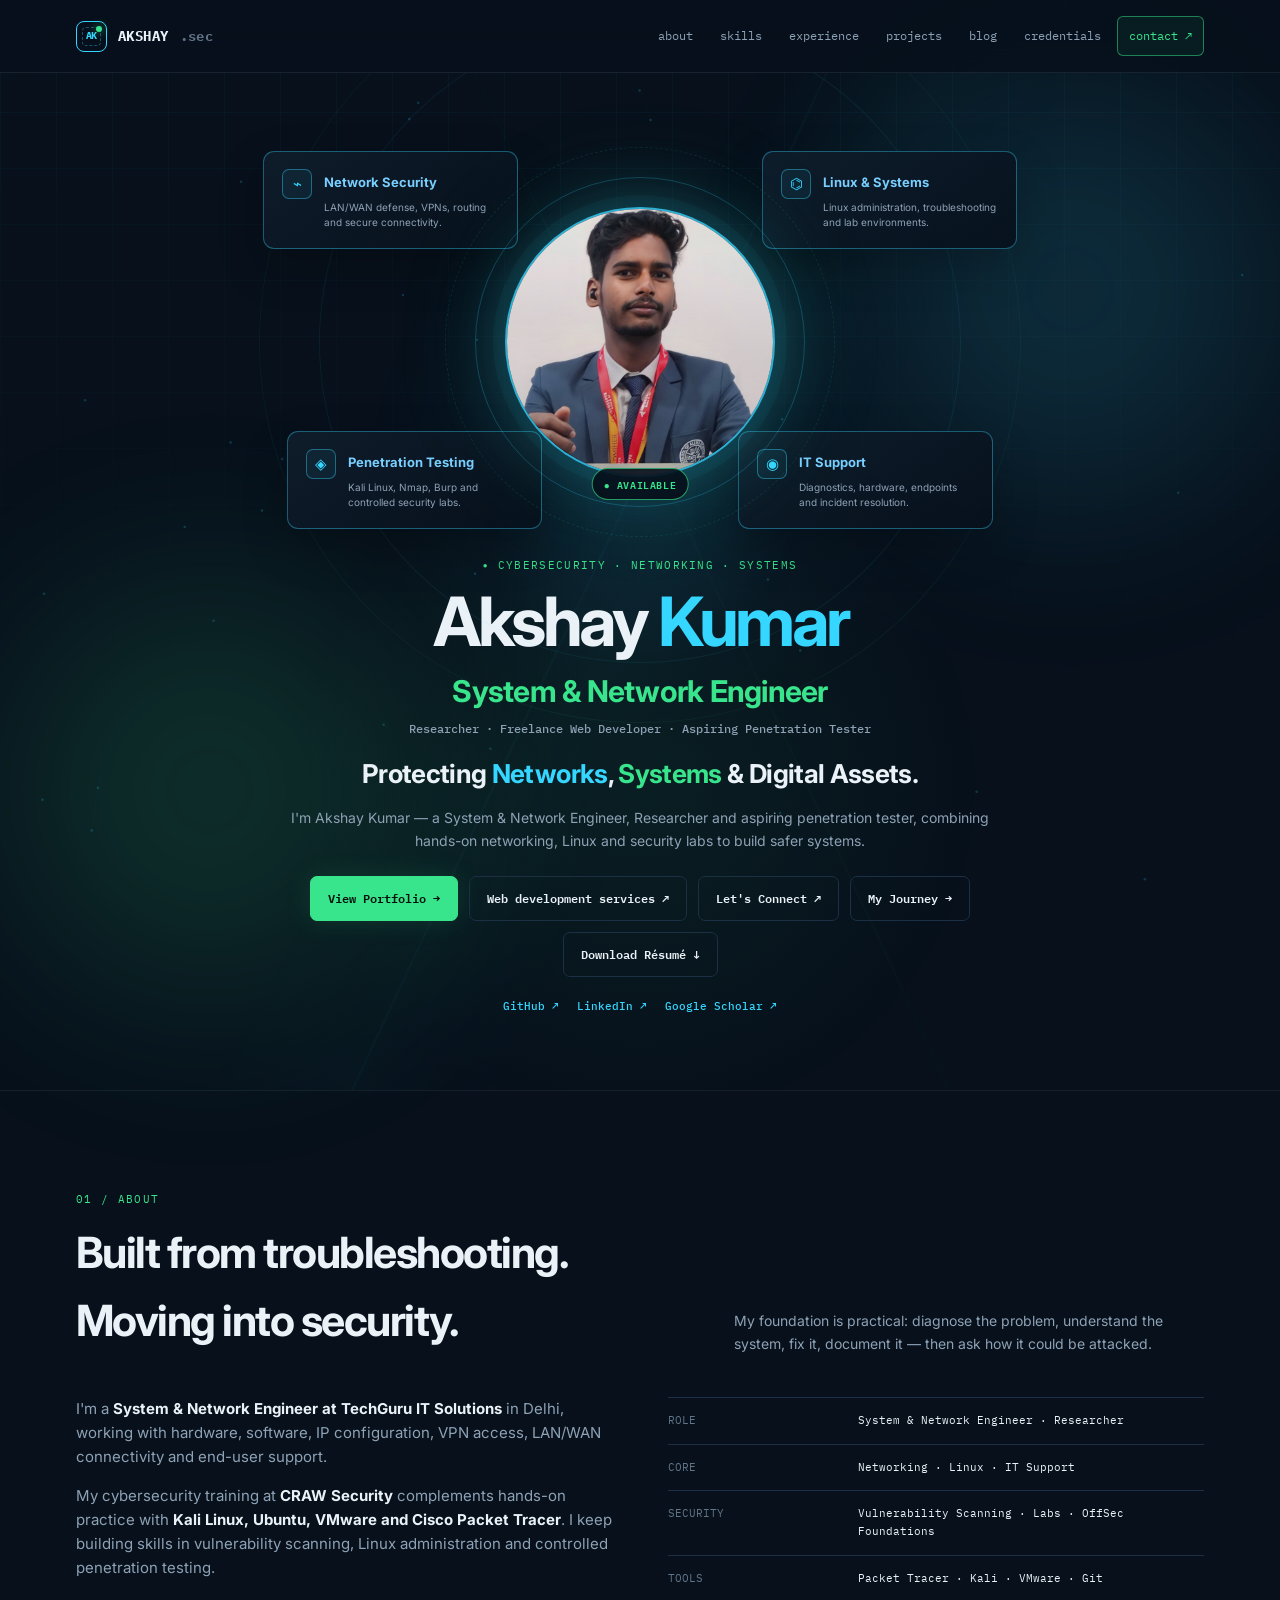
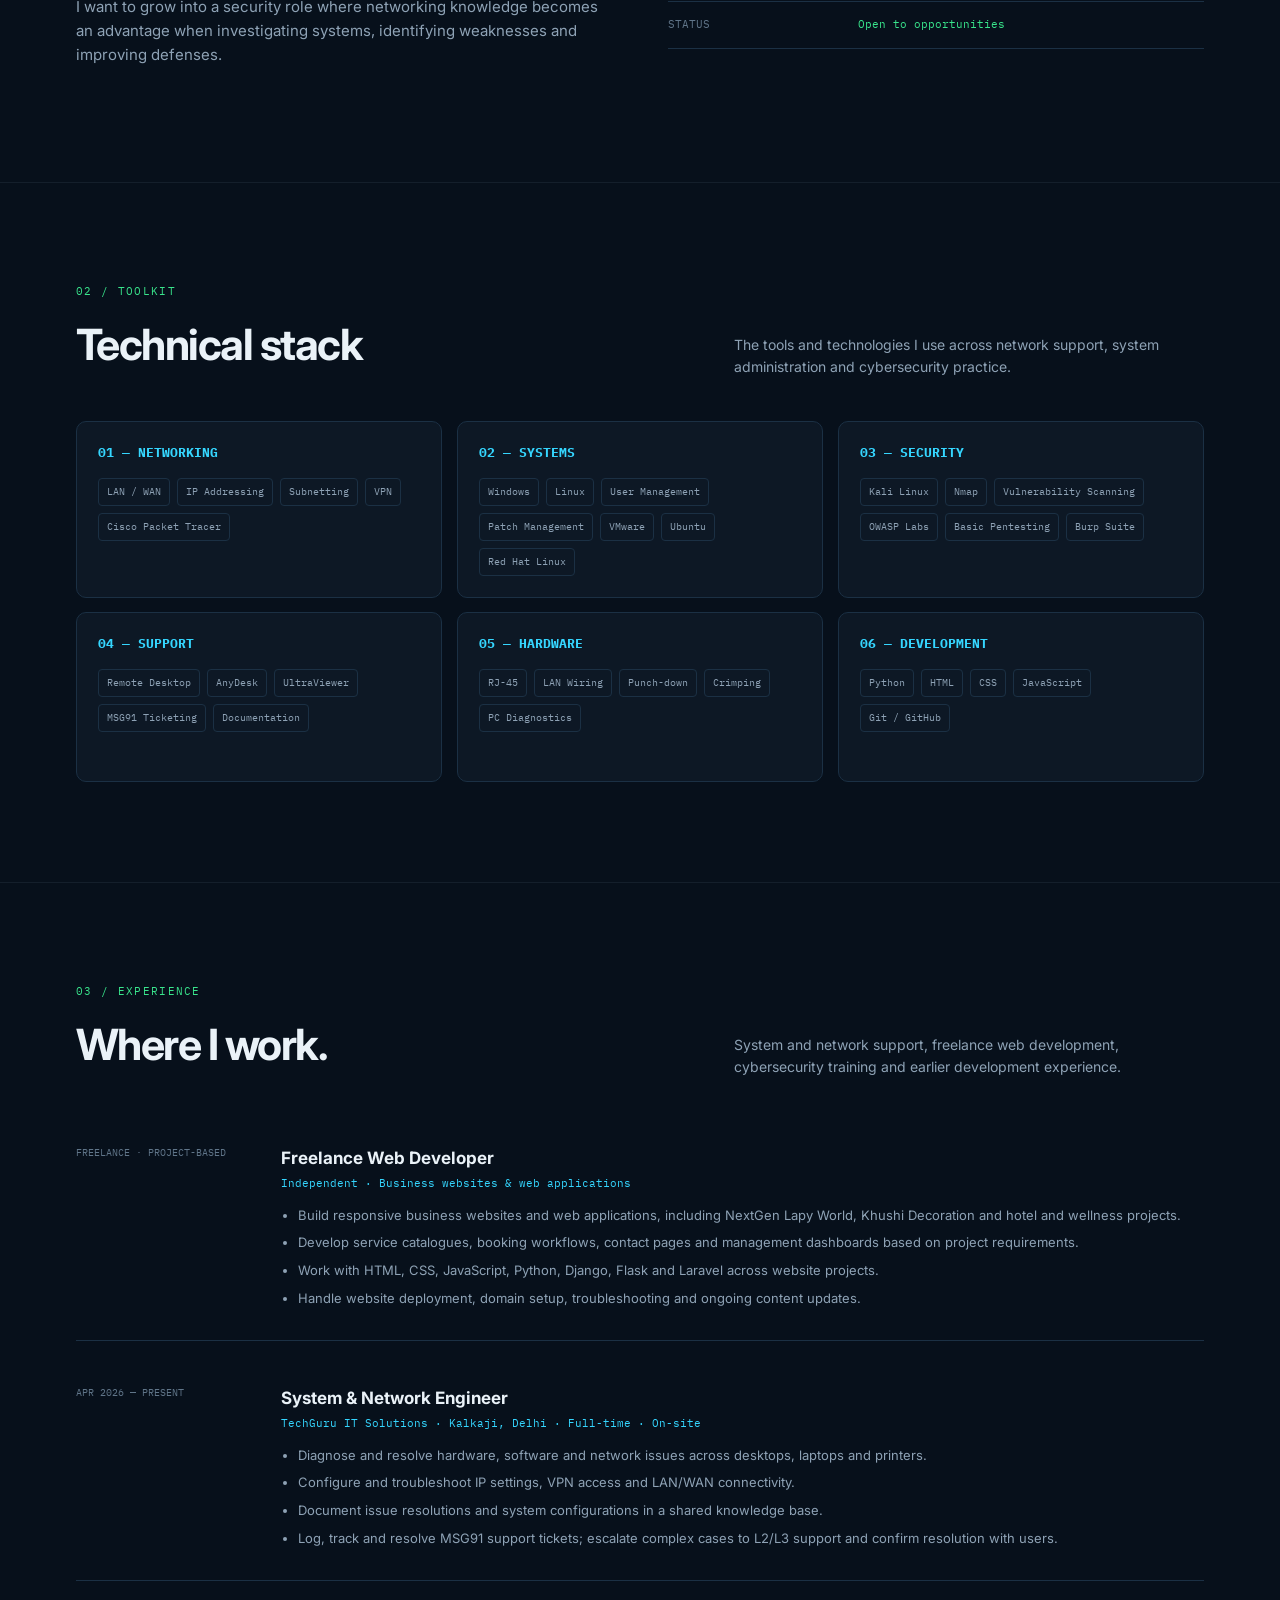
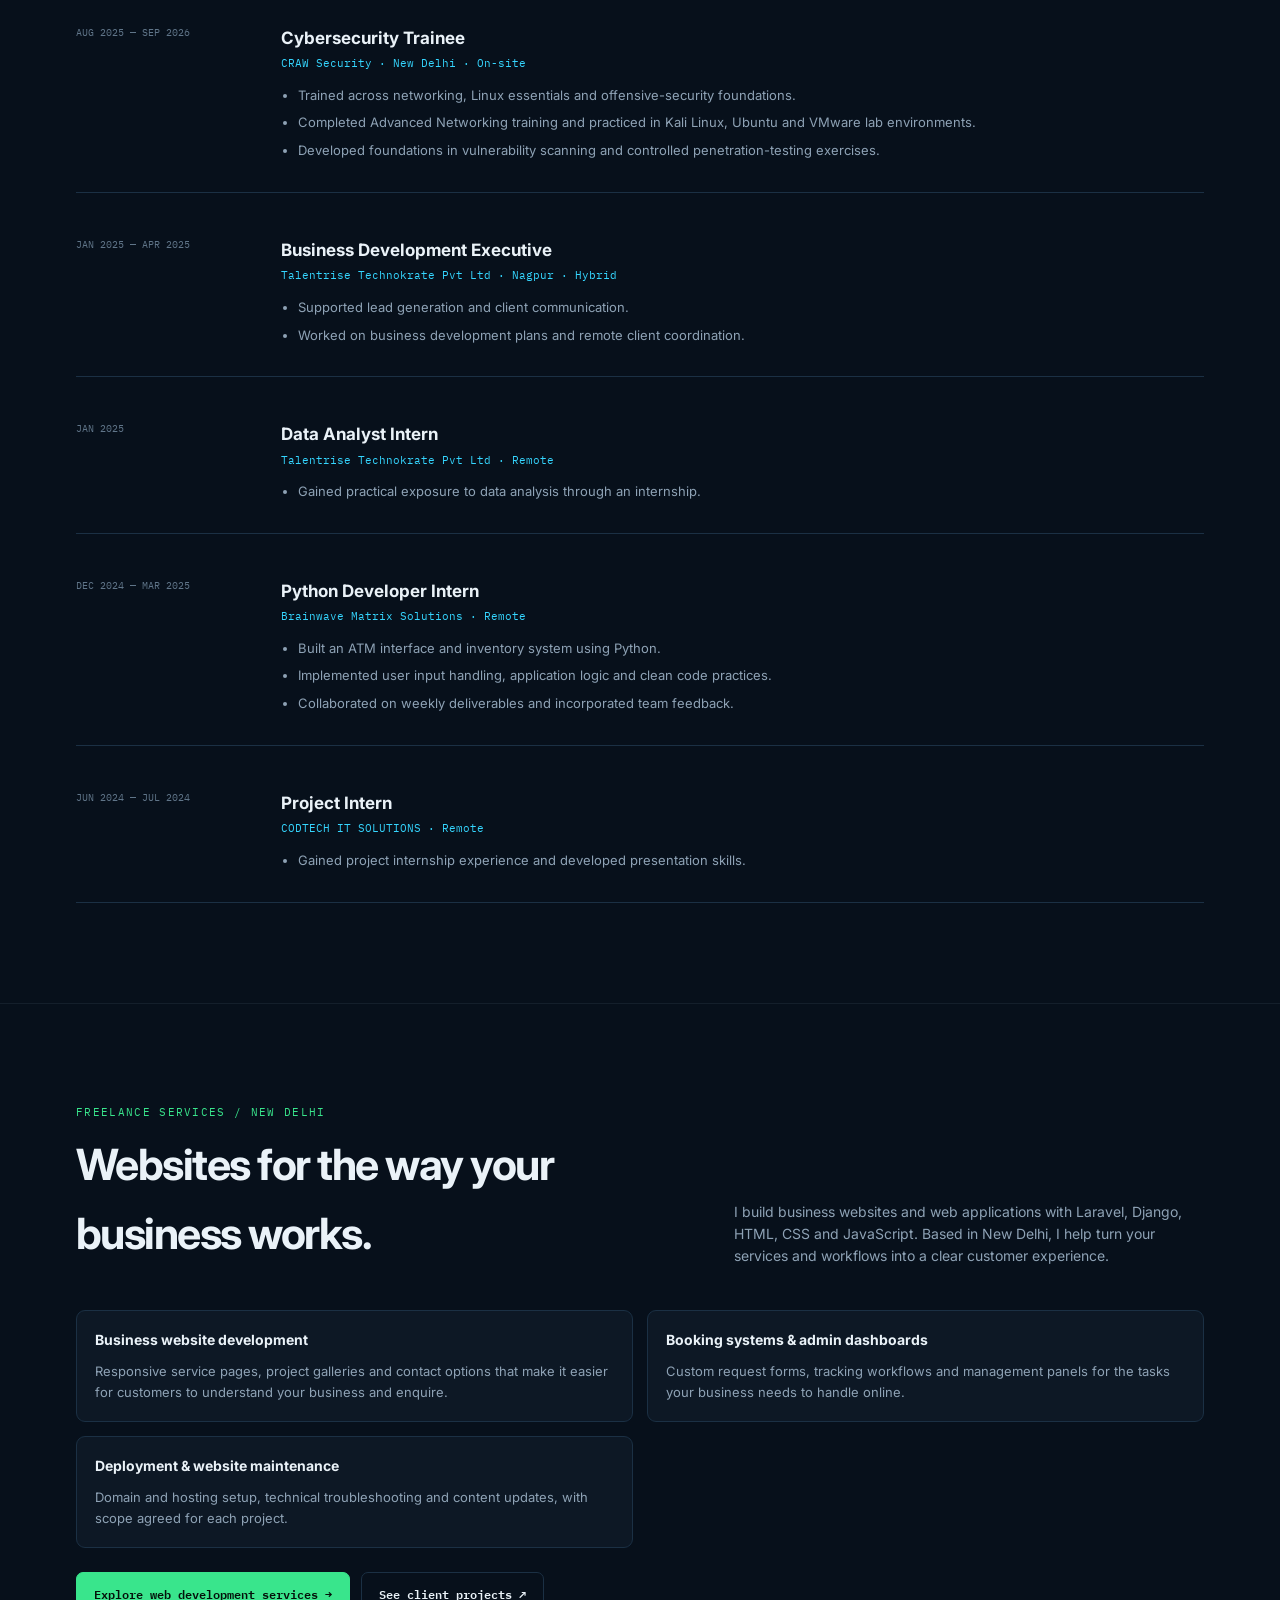
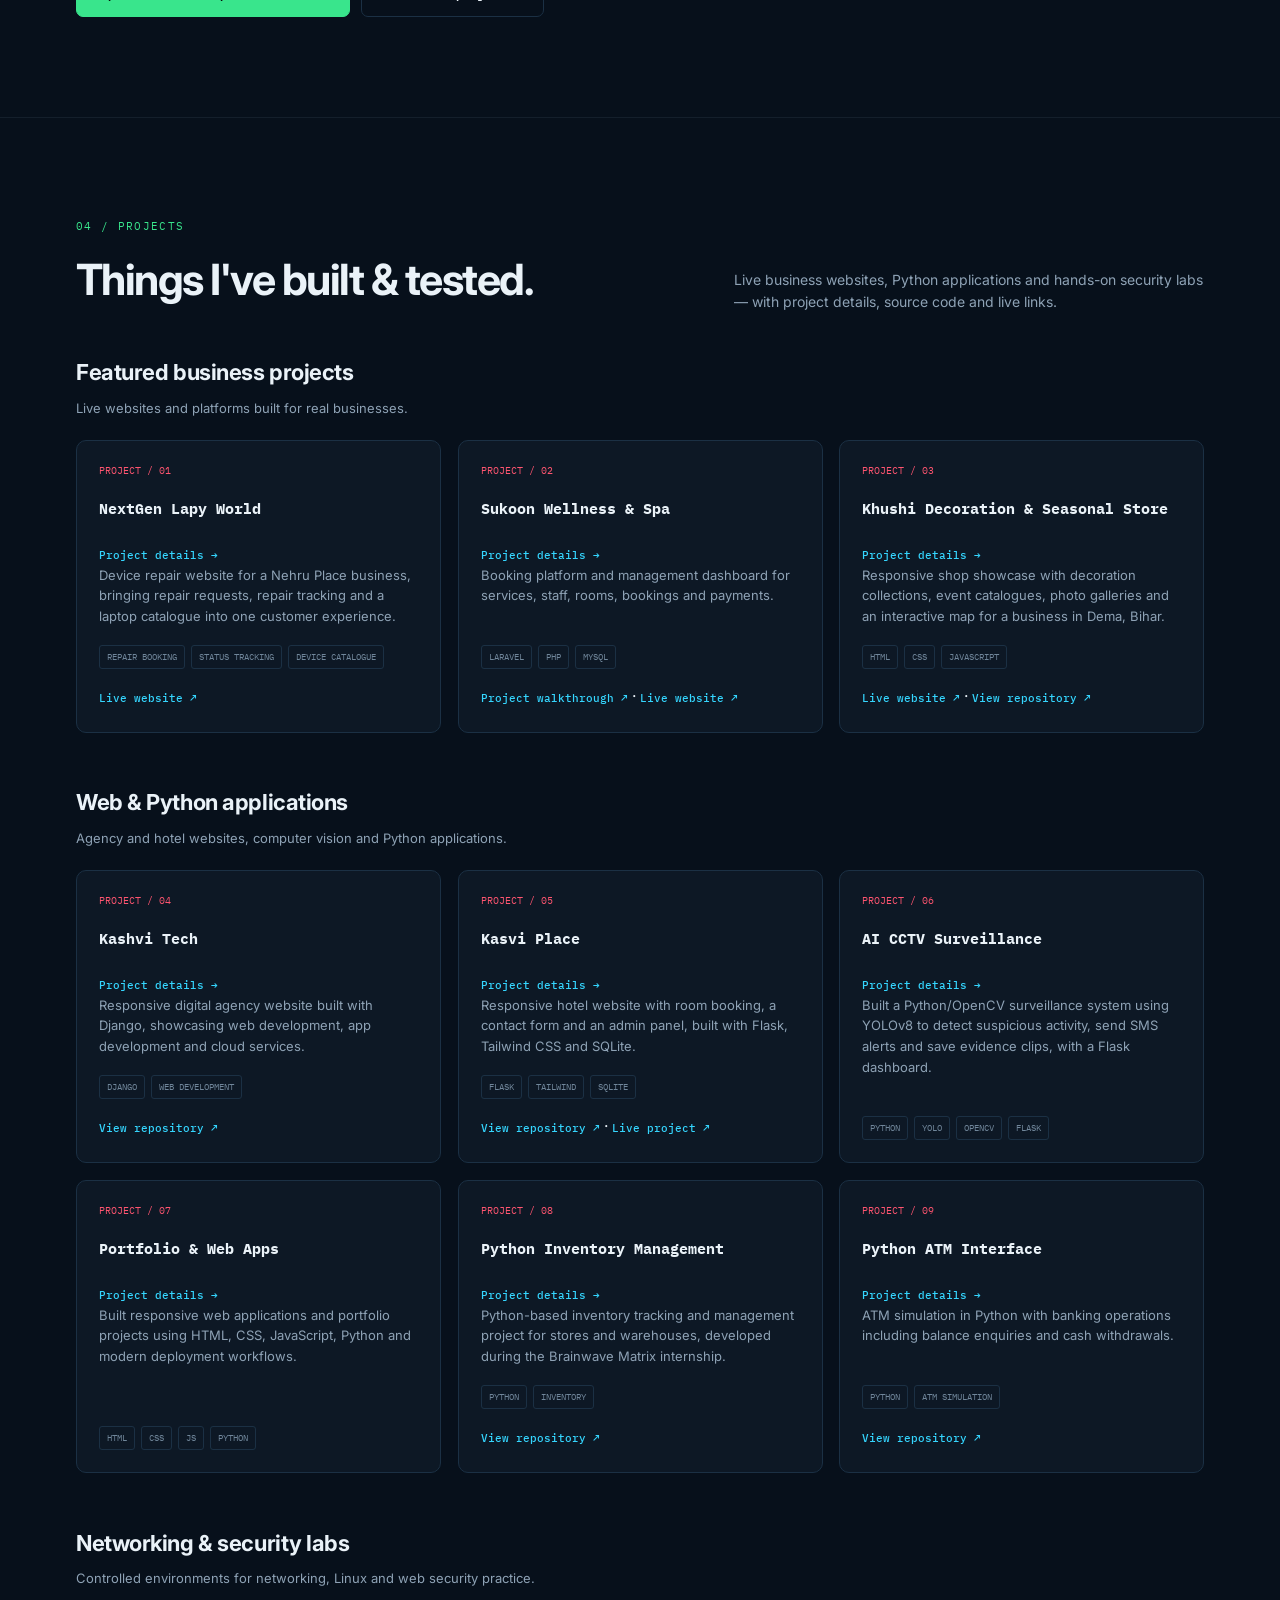
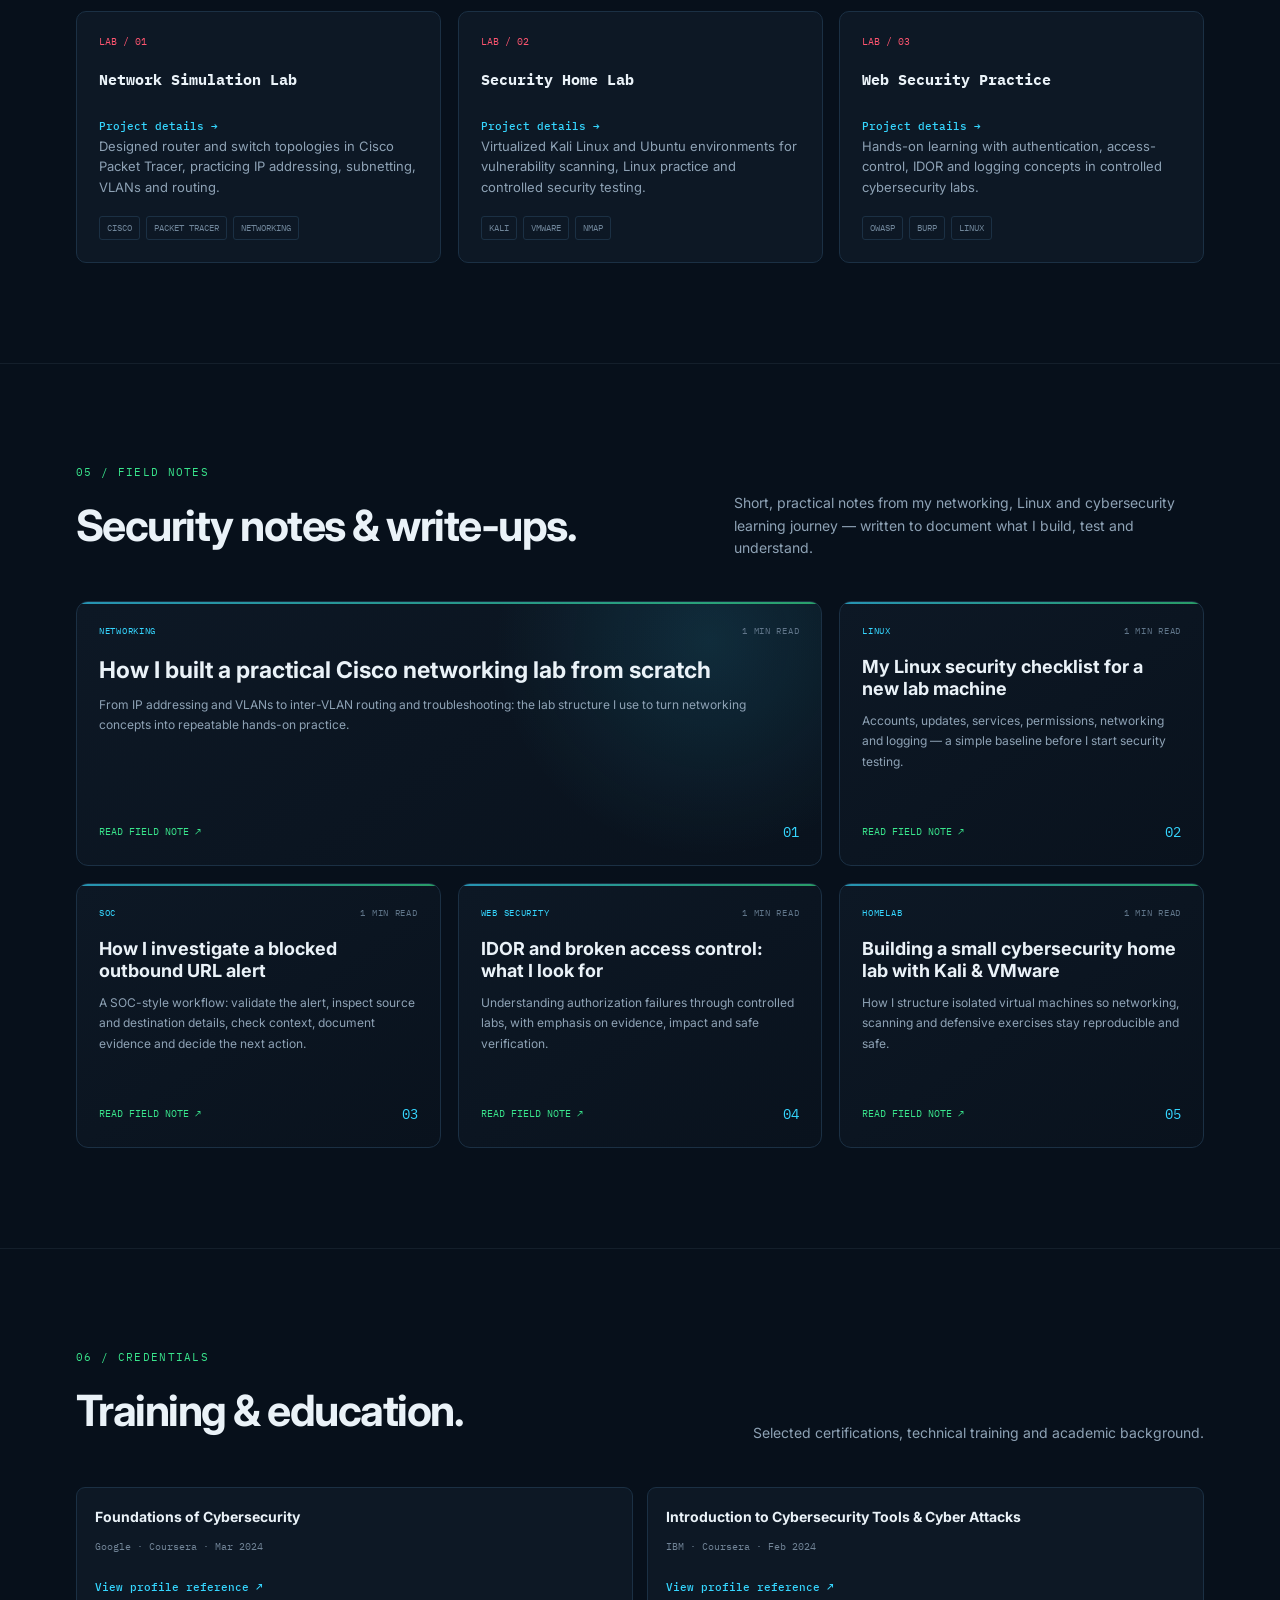
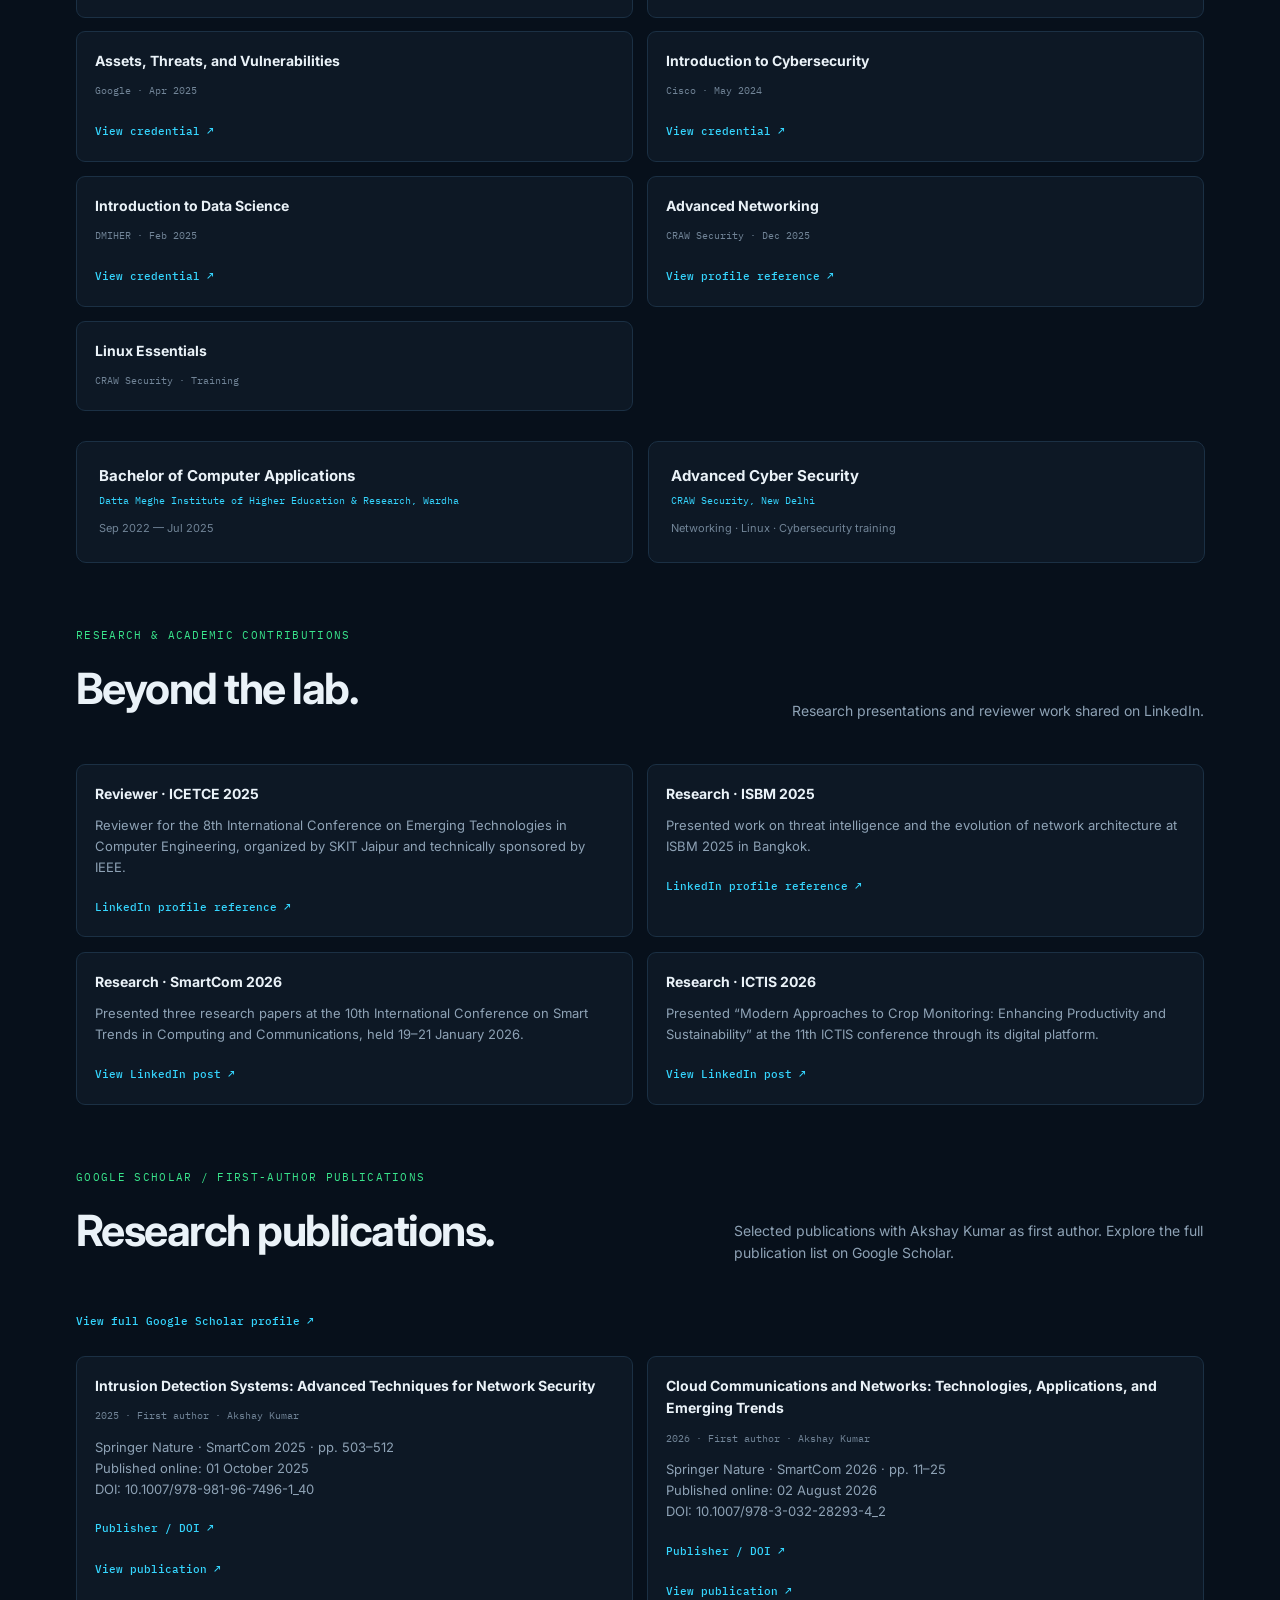
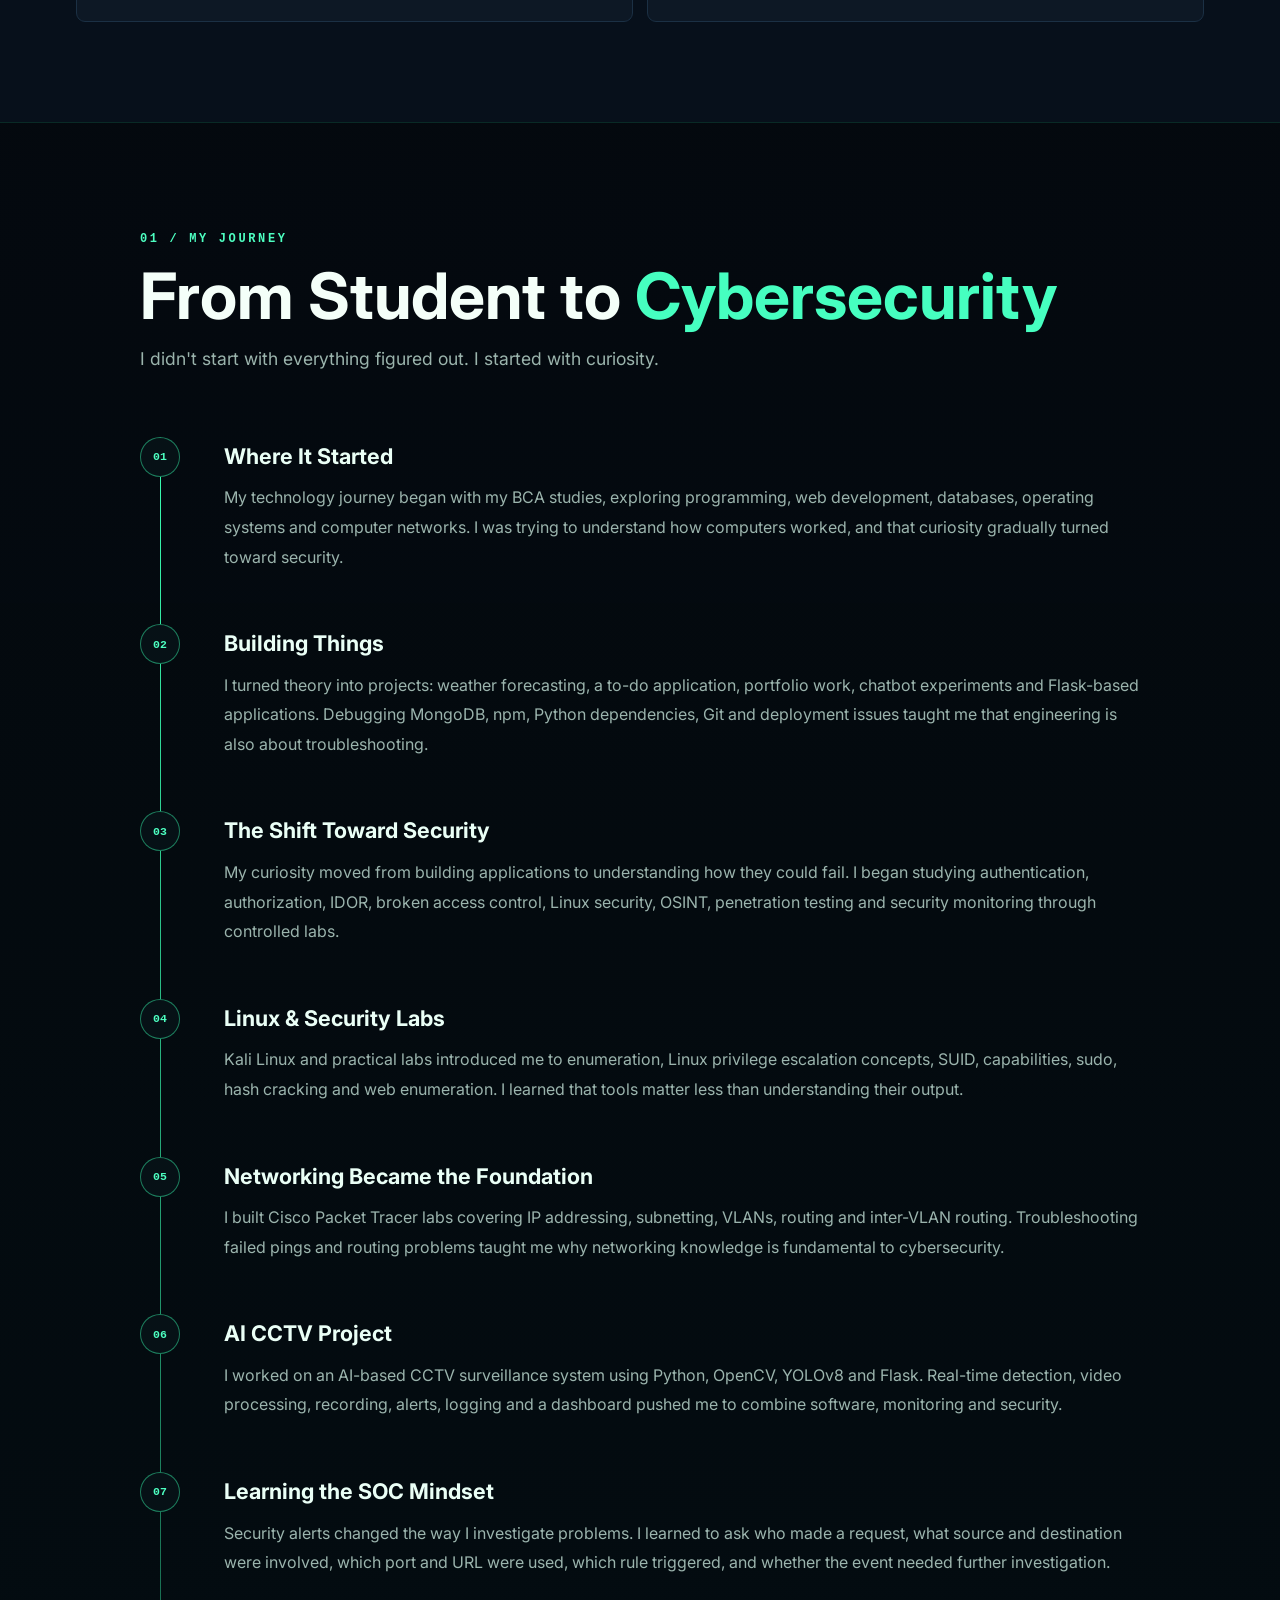
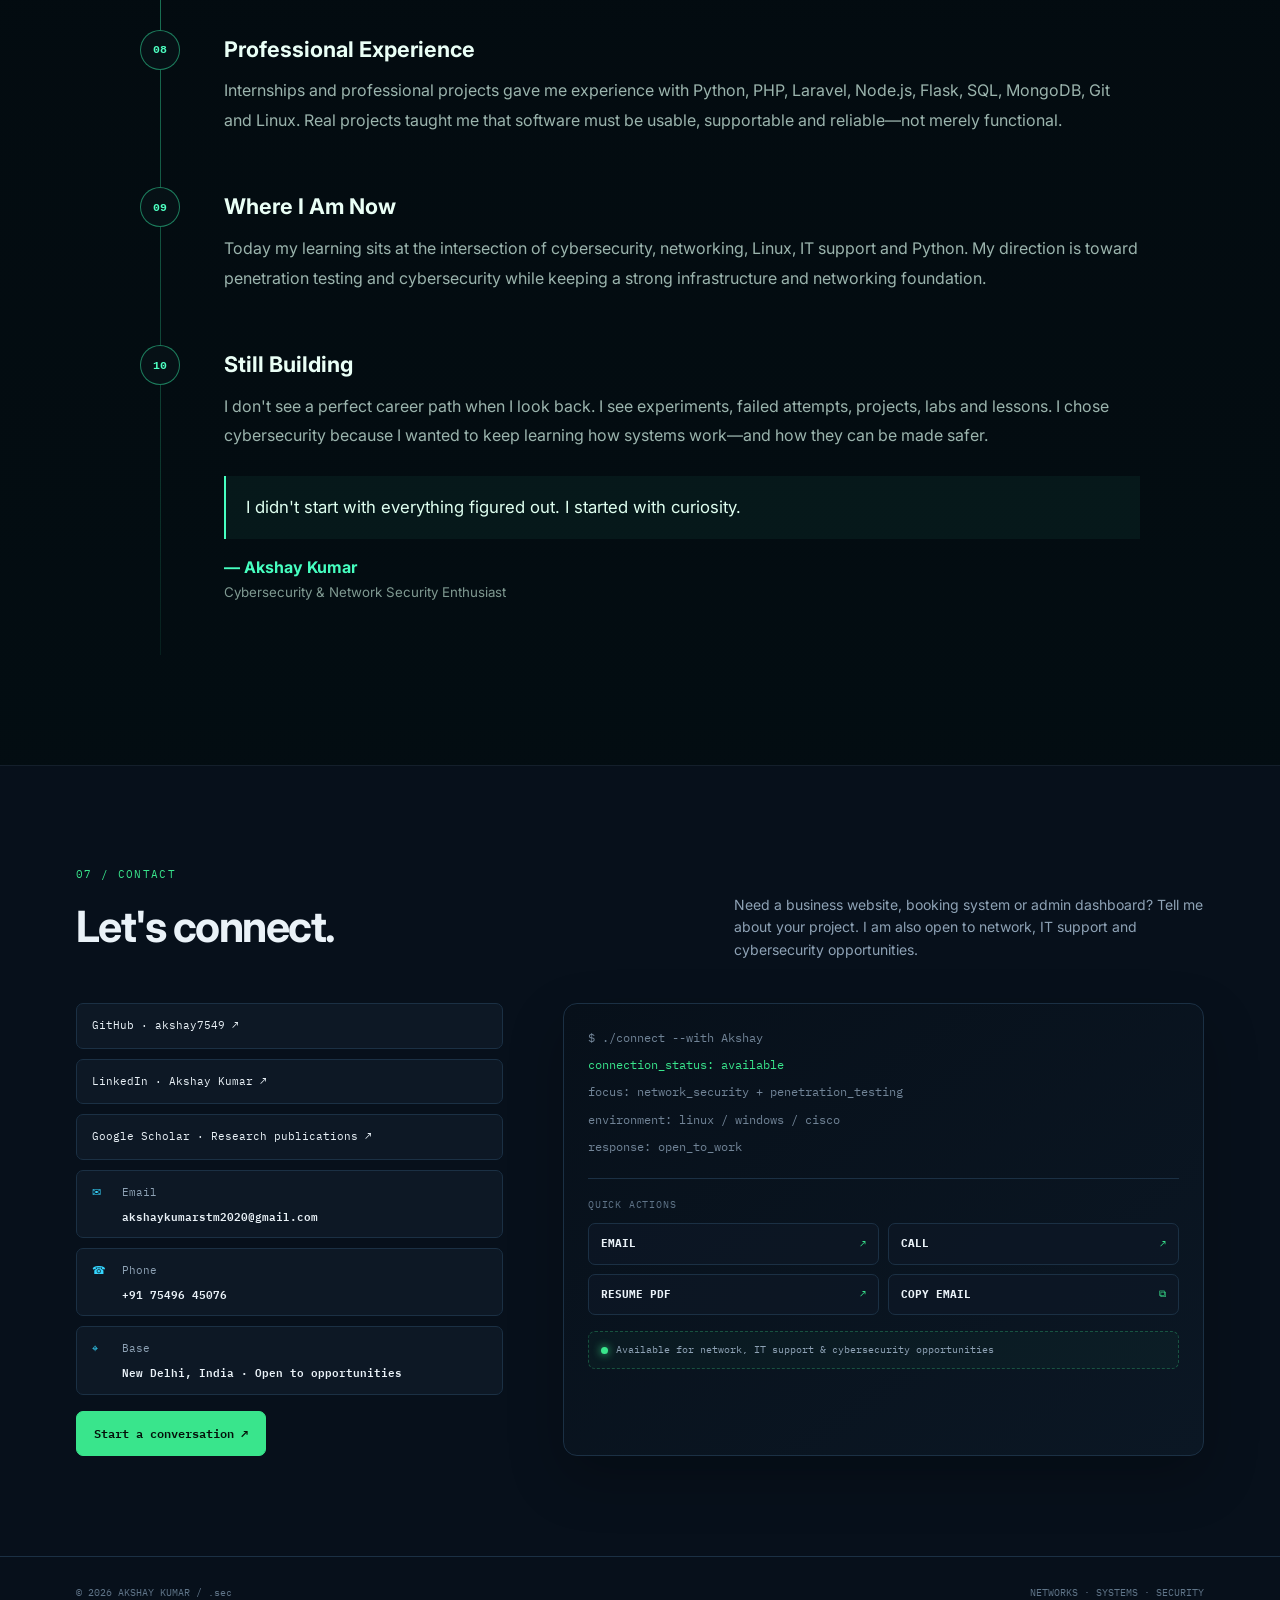
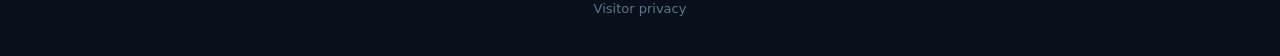
==== commit 035cc3d7: "Add consent-based Telegram portfolio visitor alerts" ====
--- a/index.html
+++ b/index.html
@@ -67,6 +67,7 @@
 <link rel="stylesheet" href="assets/qa-fixes.css">
 <meta name="robots" content="index, follow, max-image-preview:large">
 <script type="application/ld+json">{"@context": "https://schema.org", "@graph": [{"@type": "Person", "@id": "https://theakshaydev.space/#person", "name": "Akshay Kumar", "url": "https://theakshaydev.space/", "image": "https://theakshaydev.space/assets/akshay-profile-portrait.jpg", "jobTitle": ["Freelance Web Developer", "System & Network Engineer", "Researcher"], "description": "Akshay Kumar, freelance web developer and network engineer in New Delhi. Explore Laravel and Django business websites, booking systems, dashboards and research.", "sameAs": ["https://github.com/akshay7549", "https://www.linkedin.com/in/akshay-kumar-090990249/", "https://scholar.google.com/citations?user=n_KkLYUAAAAJ&hl=en"], "knowsAbout": ["Web development", "Laravel", "Django", "Computer networking", "Linux", "Cybersecurity"], "address": {"@type": "PostalAddress", "addressLocality": "New Delhi", "addressCountry": "IN"}}, {"@type": "WebSite", "@id": "https://theakshaydev.space/#website", "url": "https://theakshaydev.space/", "name": "Akshay Kumar Portfolio", "publisher": {"@id": "https://theakshaydev.space/#person"}}, {"@type": "ProfilePage", "@id": "https://theakshaydev.space/#profile", "url": "https://theakshaydev.space/", "name": "Akshay Kumar | Freelance Web Developer & Network Engineer, Delhi", "mainEntity": {"@id": "https://theakshaydev.space/#person"}, "isPartOf": {"@id": "https://theakshaydev.space/#website"}}]}</script>
+<link rel="stylesheet" href="/assets/visitor-alerts.css">
 </head>
 <body>
 <a class="skip-link" href="#home">Skip to content</a>
@@ -150,7 +151,7 @@
 </main>
 <div class="blog-modal" id="blog-modal" role="dialog" aria-modal="true" aria-labelledby="blog-modal-title"><div class="blog-dialog"><button class="modal-close" id="blog-close" type="button" aria-label="Close article">ESC / CLOSE</button><div class="kicker" id="blog-modal-tag">FIELD NOTE</div><h3 id="blog-modal-title">Security field note</h3><div id="blog-modal-body"></div></div></div>
 
-<footer><div class="wrap footer"><span>© 2026 AKSHAY KUMAR / .sec</span><span>NETWORKS · SYSTEMS · SECURITY</span></div></footer>
+<footer><div class="wrap footer"><span>© 2026 AKSHAY KUMAR / .sec</span><span>NETWORKS · SYSTEMS · SECURITY</span></div><p style="text-align:center;font:13px system-ui,sans-serif;padding:0 16px 12px"><a href="/privacy.html">Visitor privacy</a></p></footer>
 <script>
 const header=document.getElementById('header'),toggle=document.getElementById('toggle'),navlinks=document.getElementById('navlinks');
 function setMenu(open,{restoreFocus=false}={}){header.classList.toggle('nav-open',open);toggle.setAttribute('aria-expanded',String(open));toggle.setAttribute('aria-label',open?'Close navigation':'Open navigation');if(restoreFocus)toggle.focus()}
@@ -189,5 +190,6 @@
 
 
 
+<script src="/assets/visitor-alerts.js" defer></script>
 </body>
 </html>
--- a/assets/visitor-alerts.css
+++ b/assets/visitor-alerts.css
@@ -0,0 +1 @@
+#visitor-consent-panel{position:fixed;z-index:10000;bottom:58px;right:20px;width:min(440px,calc(100% - 40px));padding:20px;background:#101d2b;color:#eaf2f8;border:1px solid #54718a;border-radius:12px;box-shadow:0 8px 36px #0008;font:14px/1.6 system-ui,sans-serif;text-align:left}#visitor-consent-panel p{margin:0 0 16px;color:#eaf2f8}#visitor-consent-panel strong{font-size:16px}#visitor-consent-panel a{color:#7ce2ff;text-decoration:underline}#visitor-consent-panel div{display:flex;gap:12px;flex-wrap:wrap}#visitor-consent-panel button,#visitor-privacy-settings{min-height:44px;padding:10px 16px;font:600 14px system-ui,sans-serif;cursor:pointer;border:1px solid #54718a;border-radius:7px;background:#101d2b;color:#fff}#visitor-consent-panel button{flex:1}#visitor-consent-panel button[data-choice=yes]{background:#39e58c;color:#04110a}#visitor-privacy-settings{position:fixed;z-index:9999;bottom:10px;right:20px;font-size:12px}#visitor-consent-panel :focus-visible,#visitor-privacy-settings:focus-visible{outline:3px solid #7ce2ff;outline-offset:3px}@media(max-width:480px){#visitor-consent-panel{padding:16px;right:12px;width:calc(100% - 24px);max-height:70vh;overflow:auto}#visitor-privacy-settings{right:12px}}
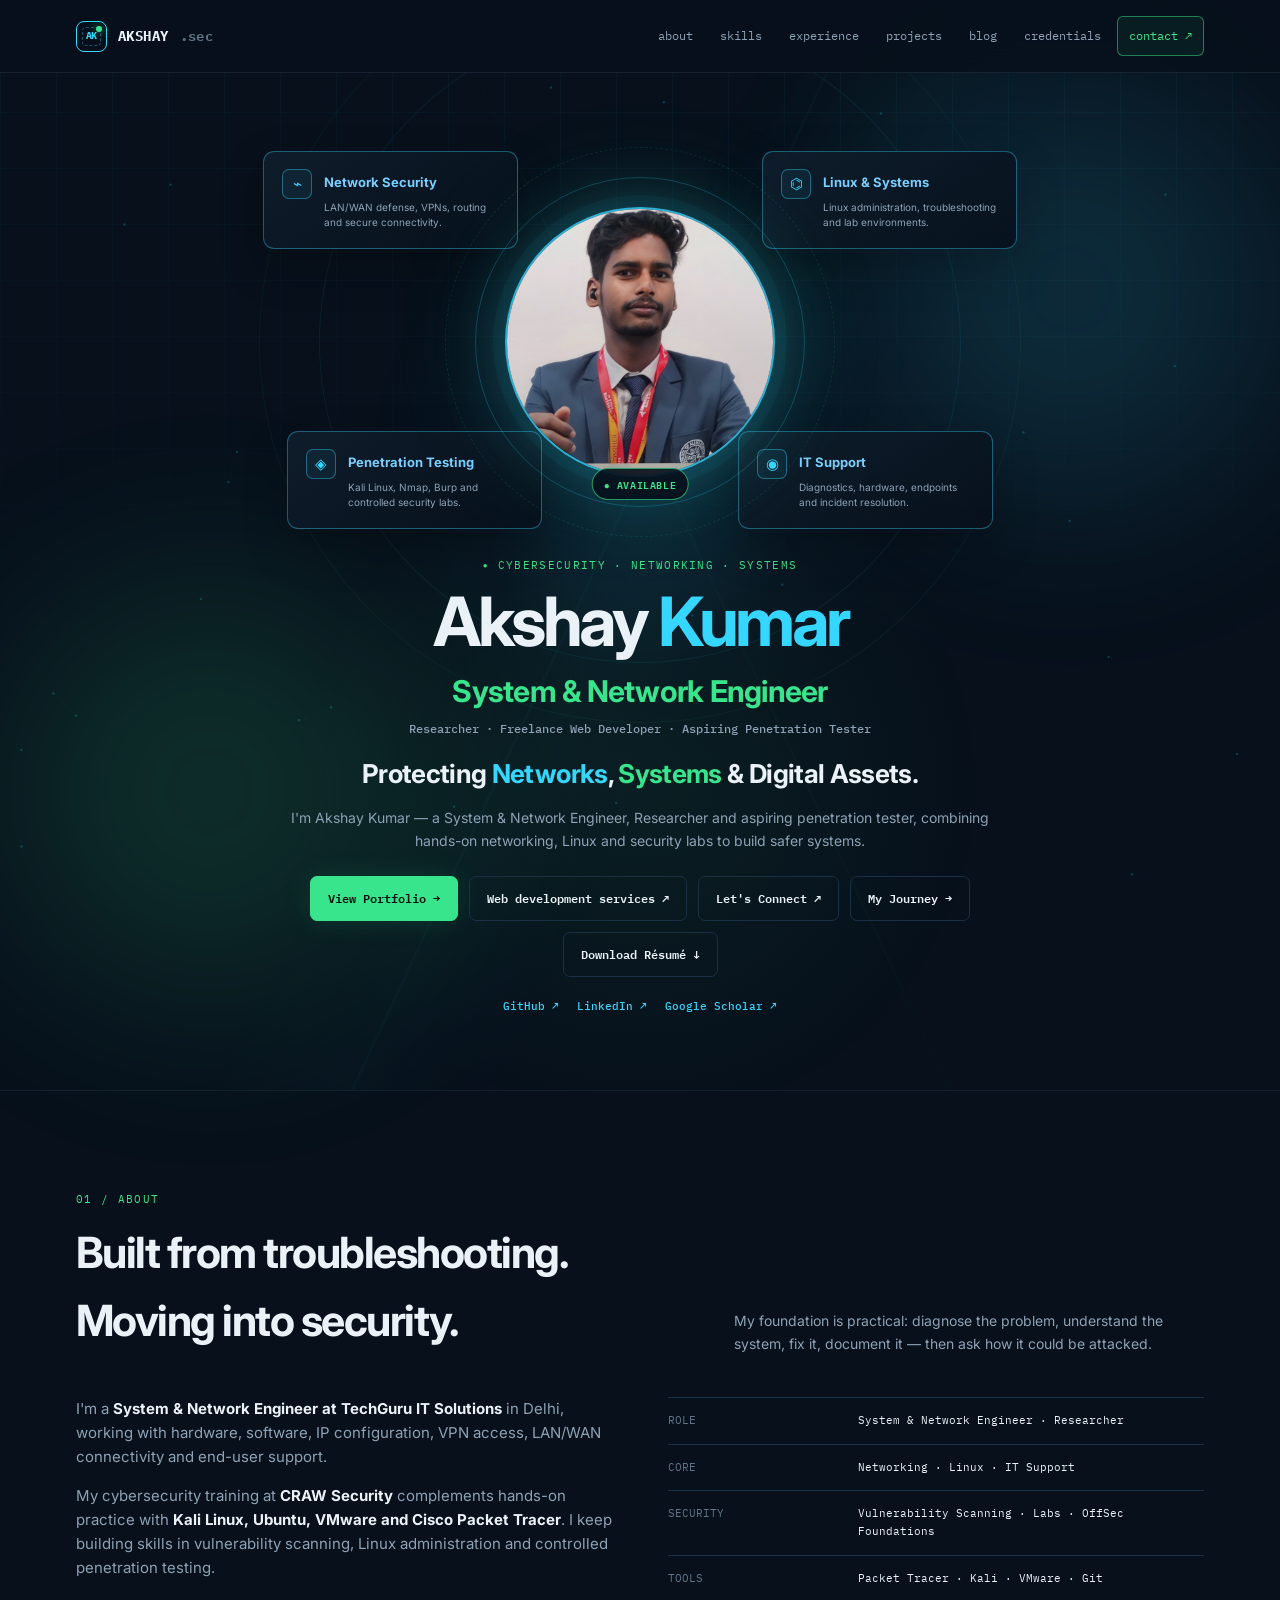
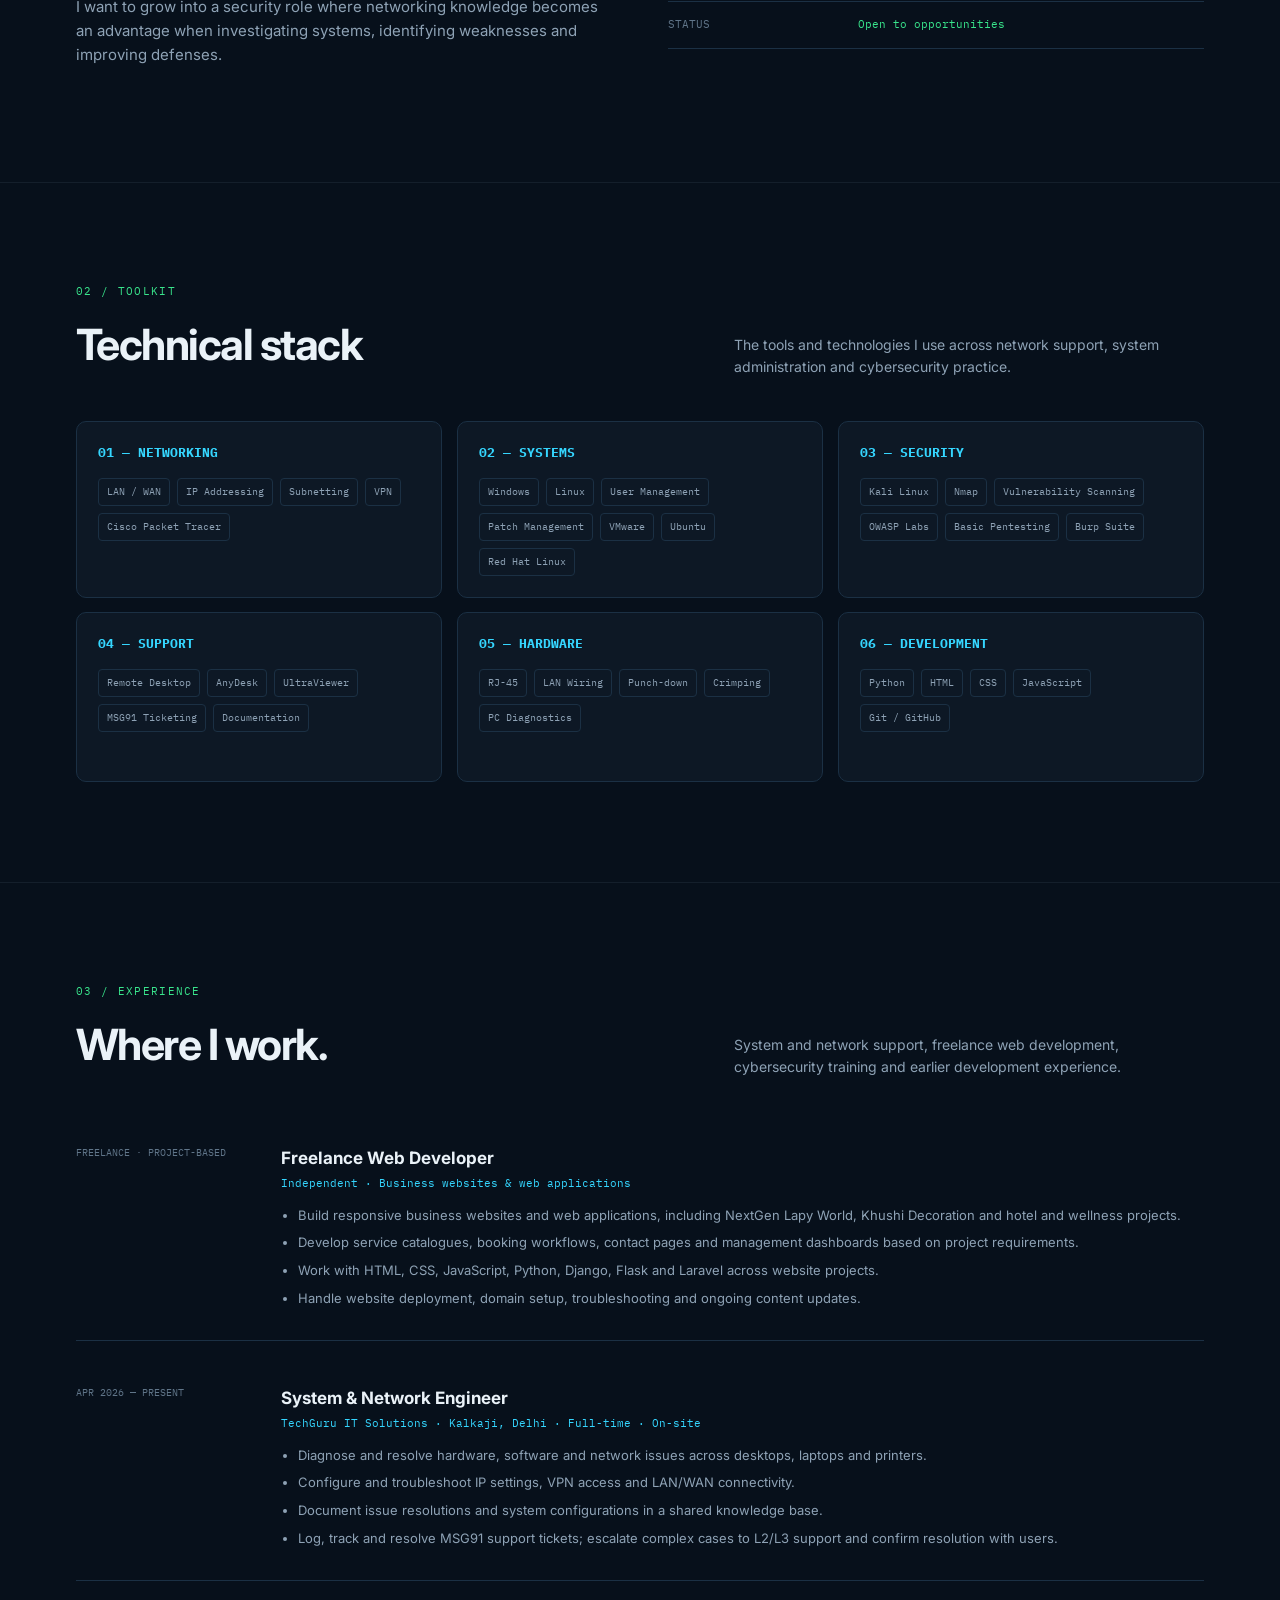
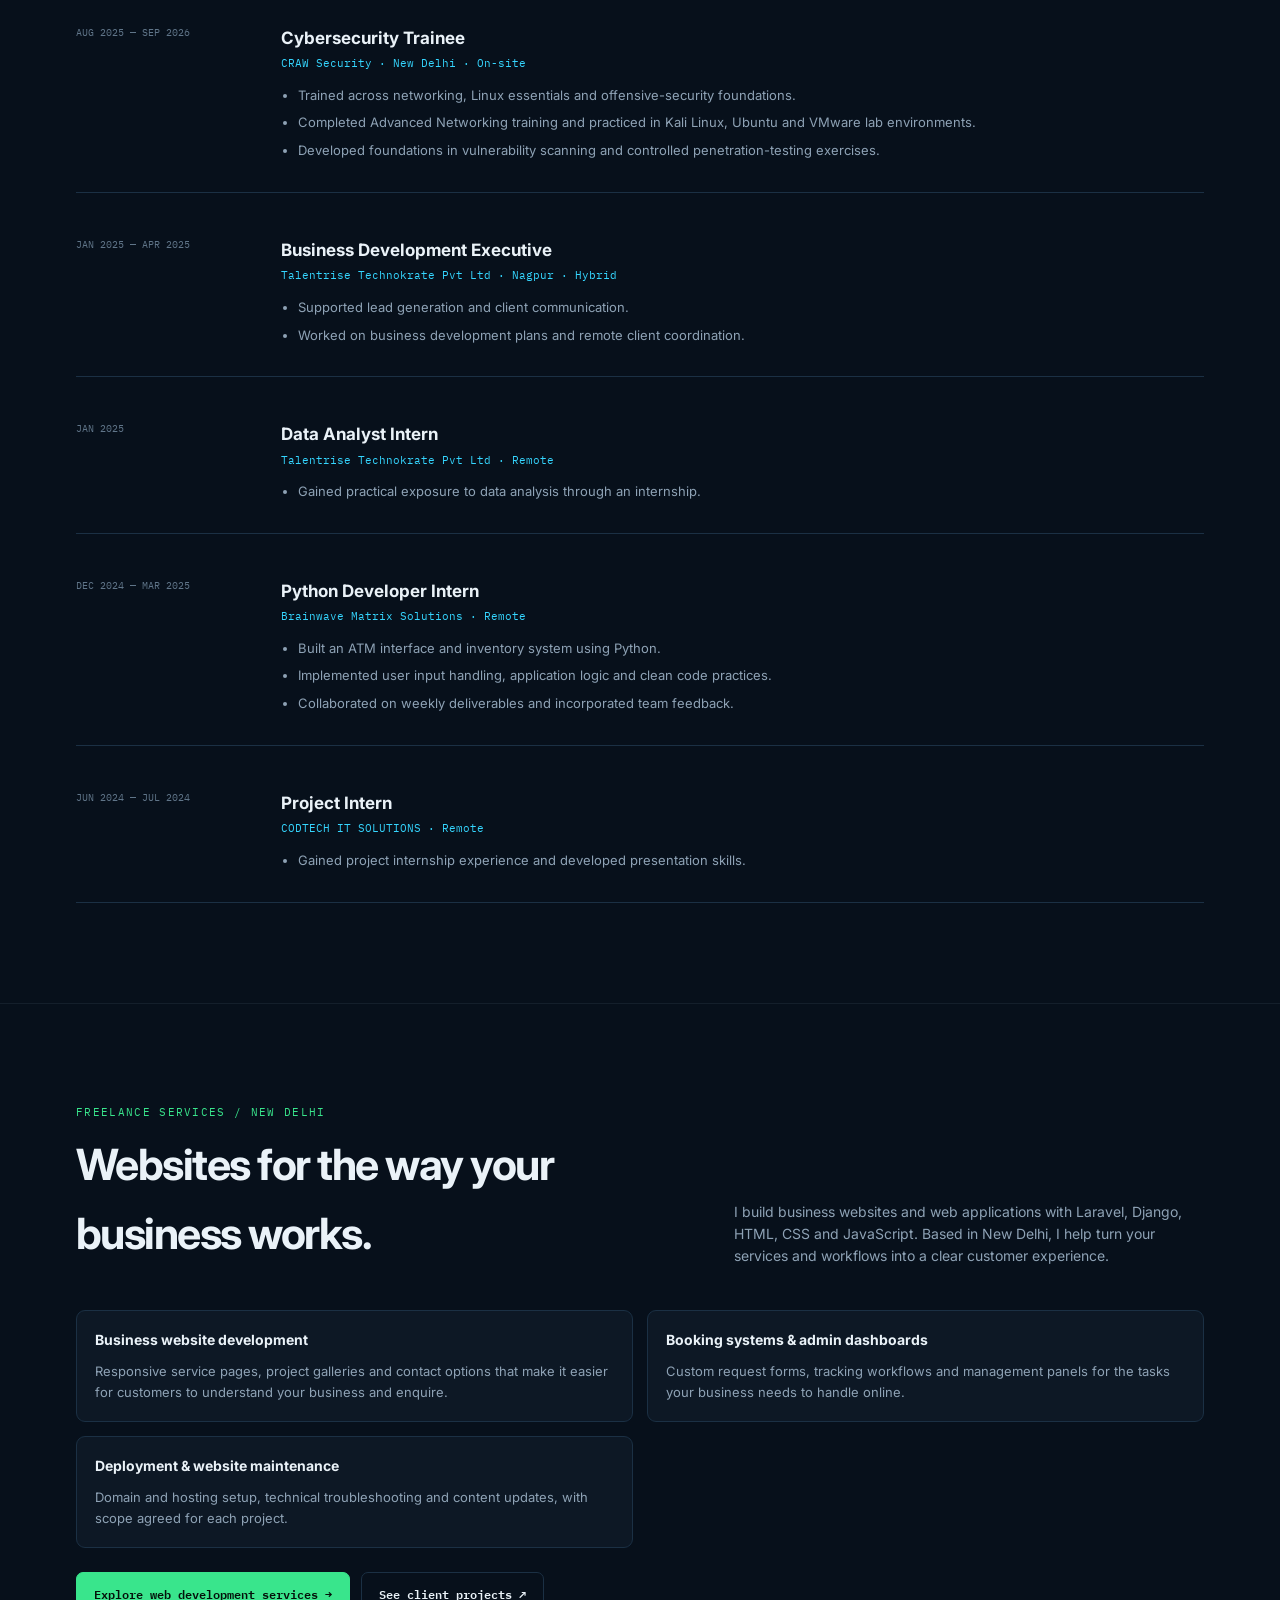
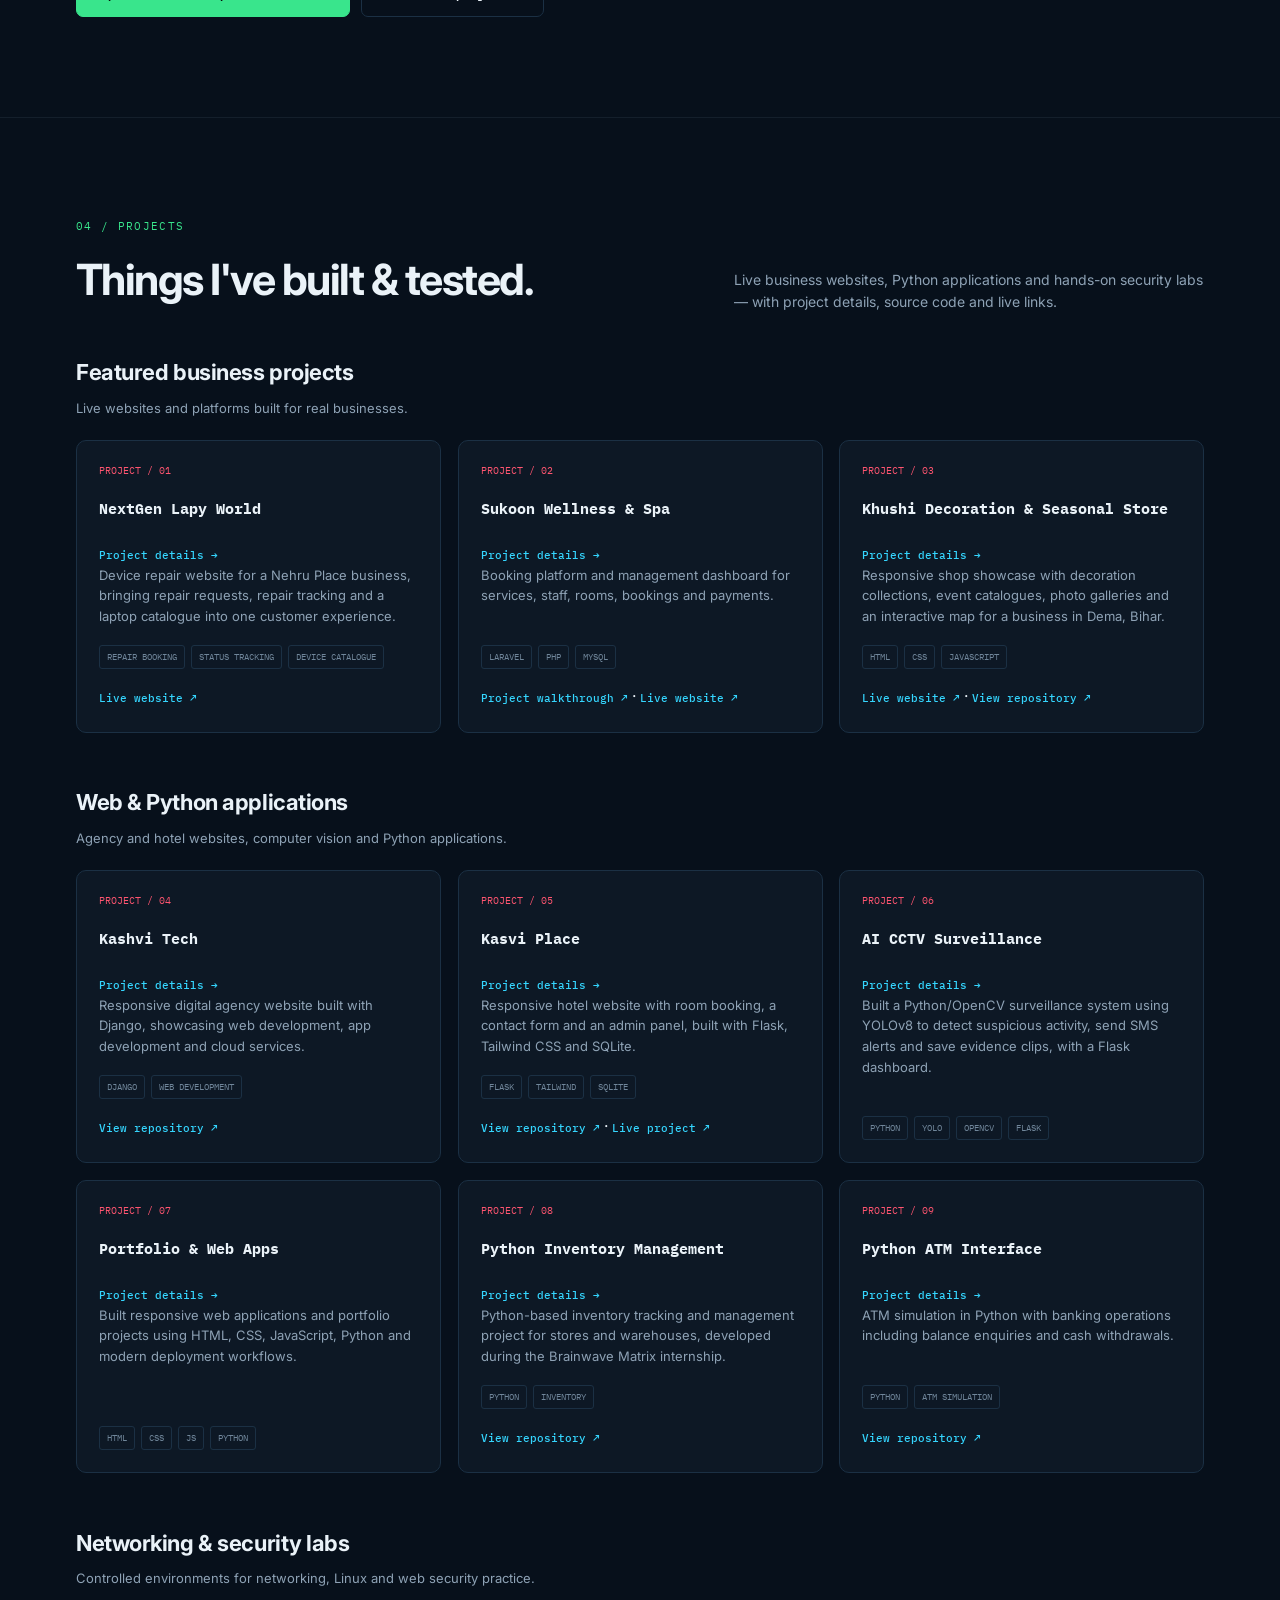
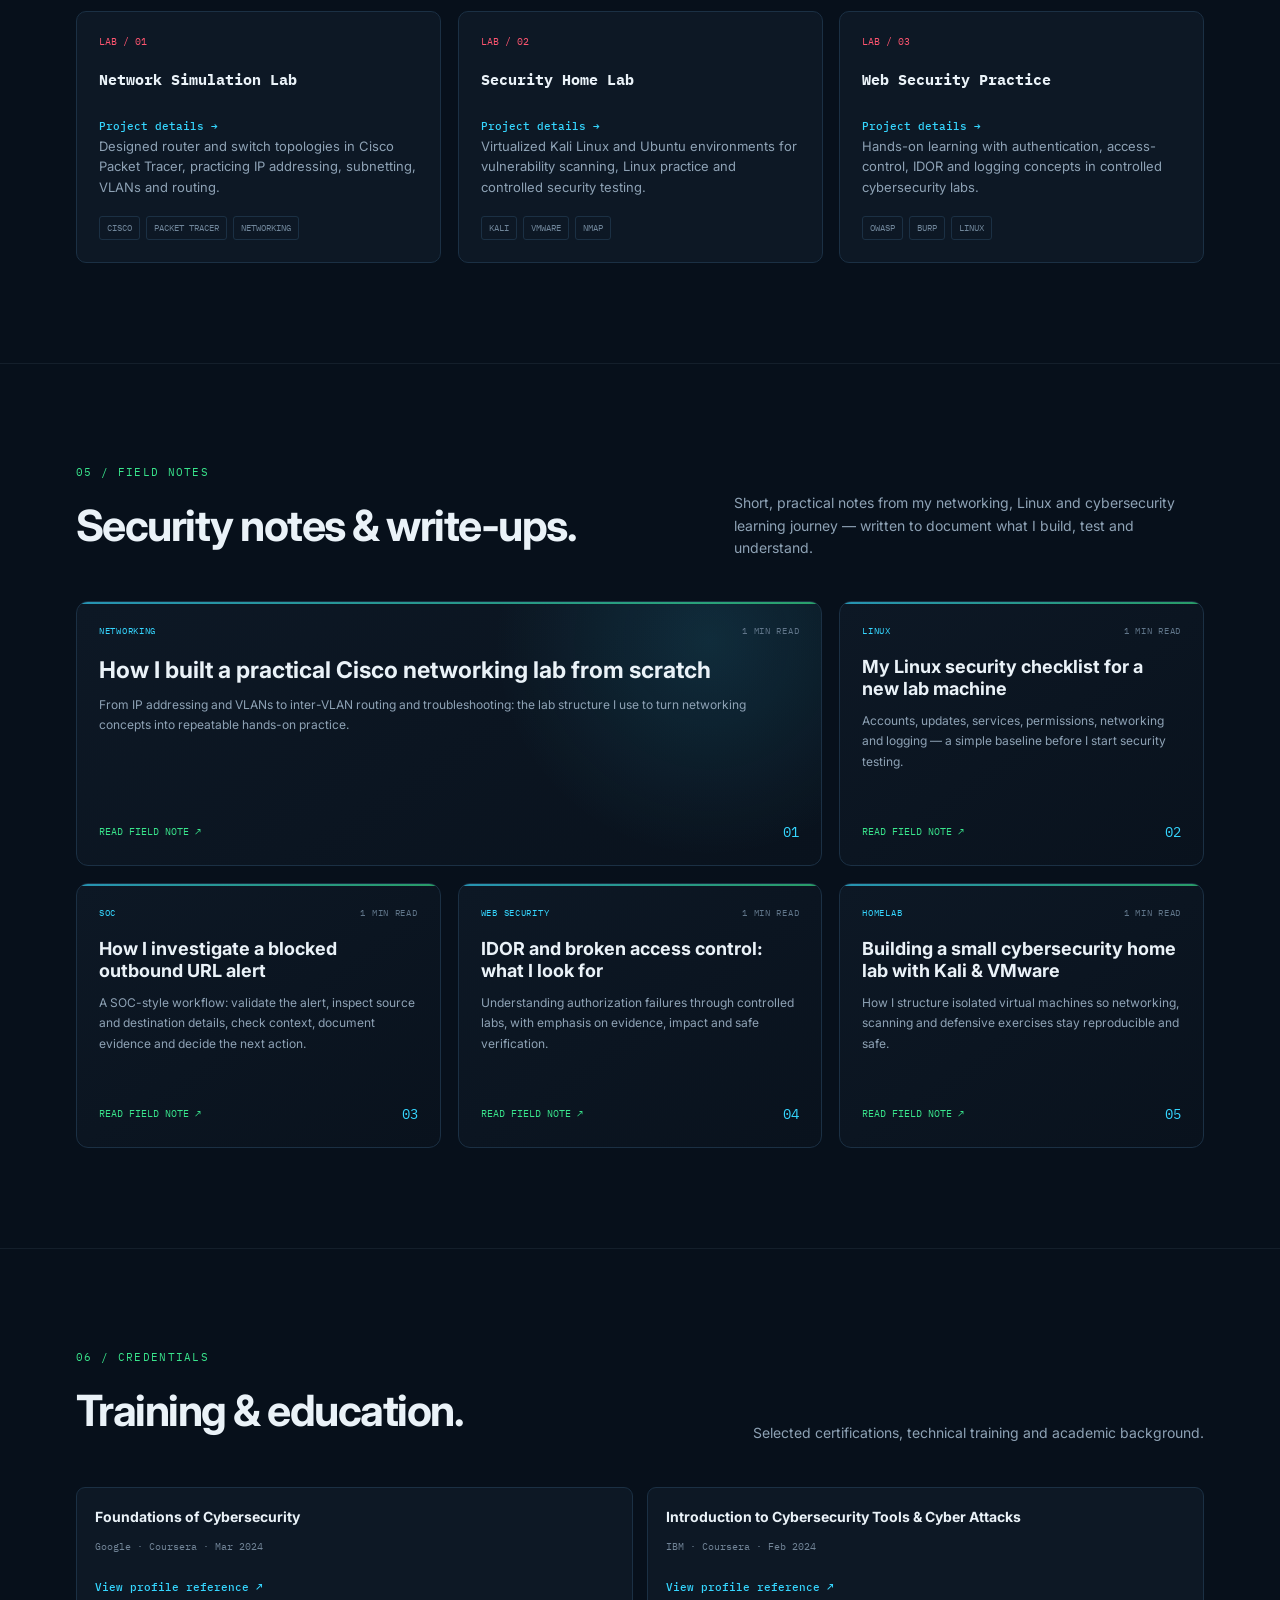
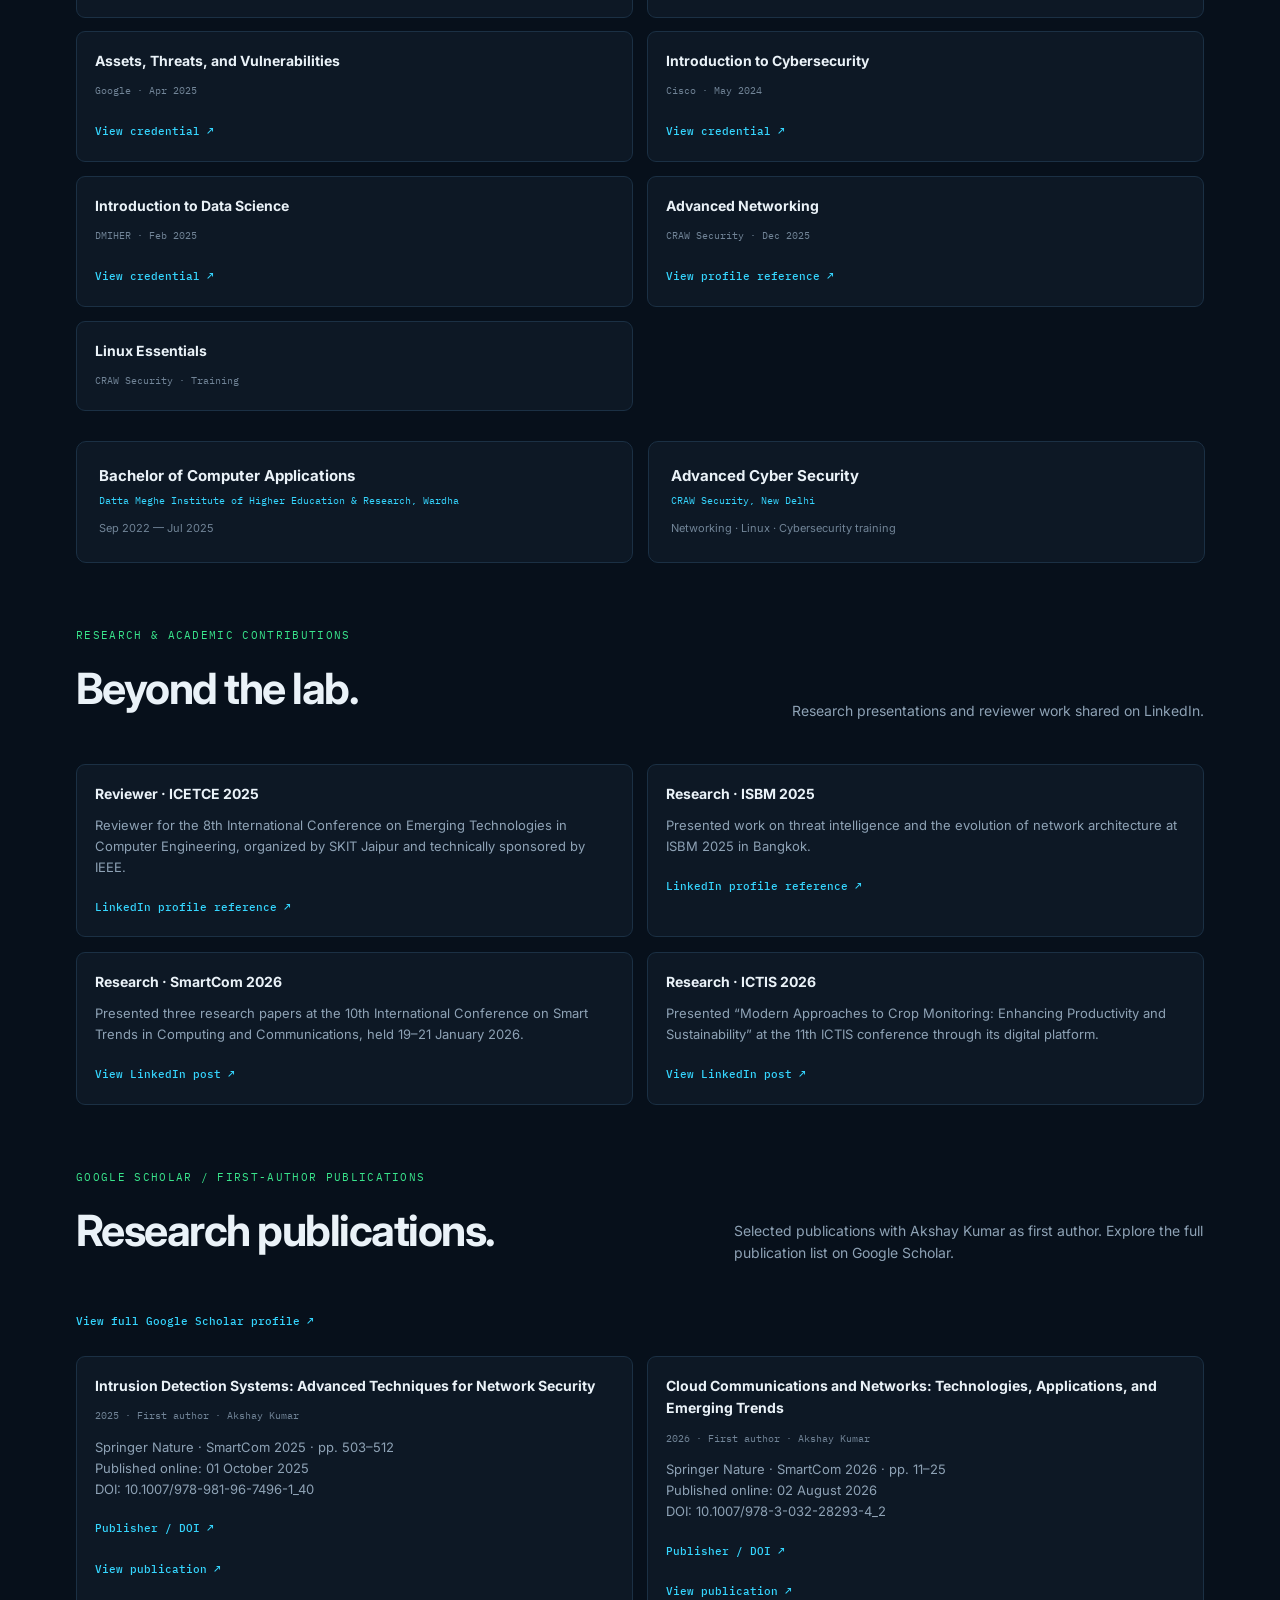
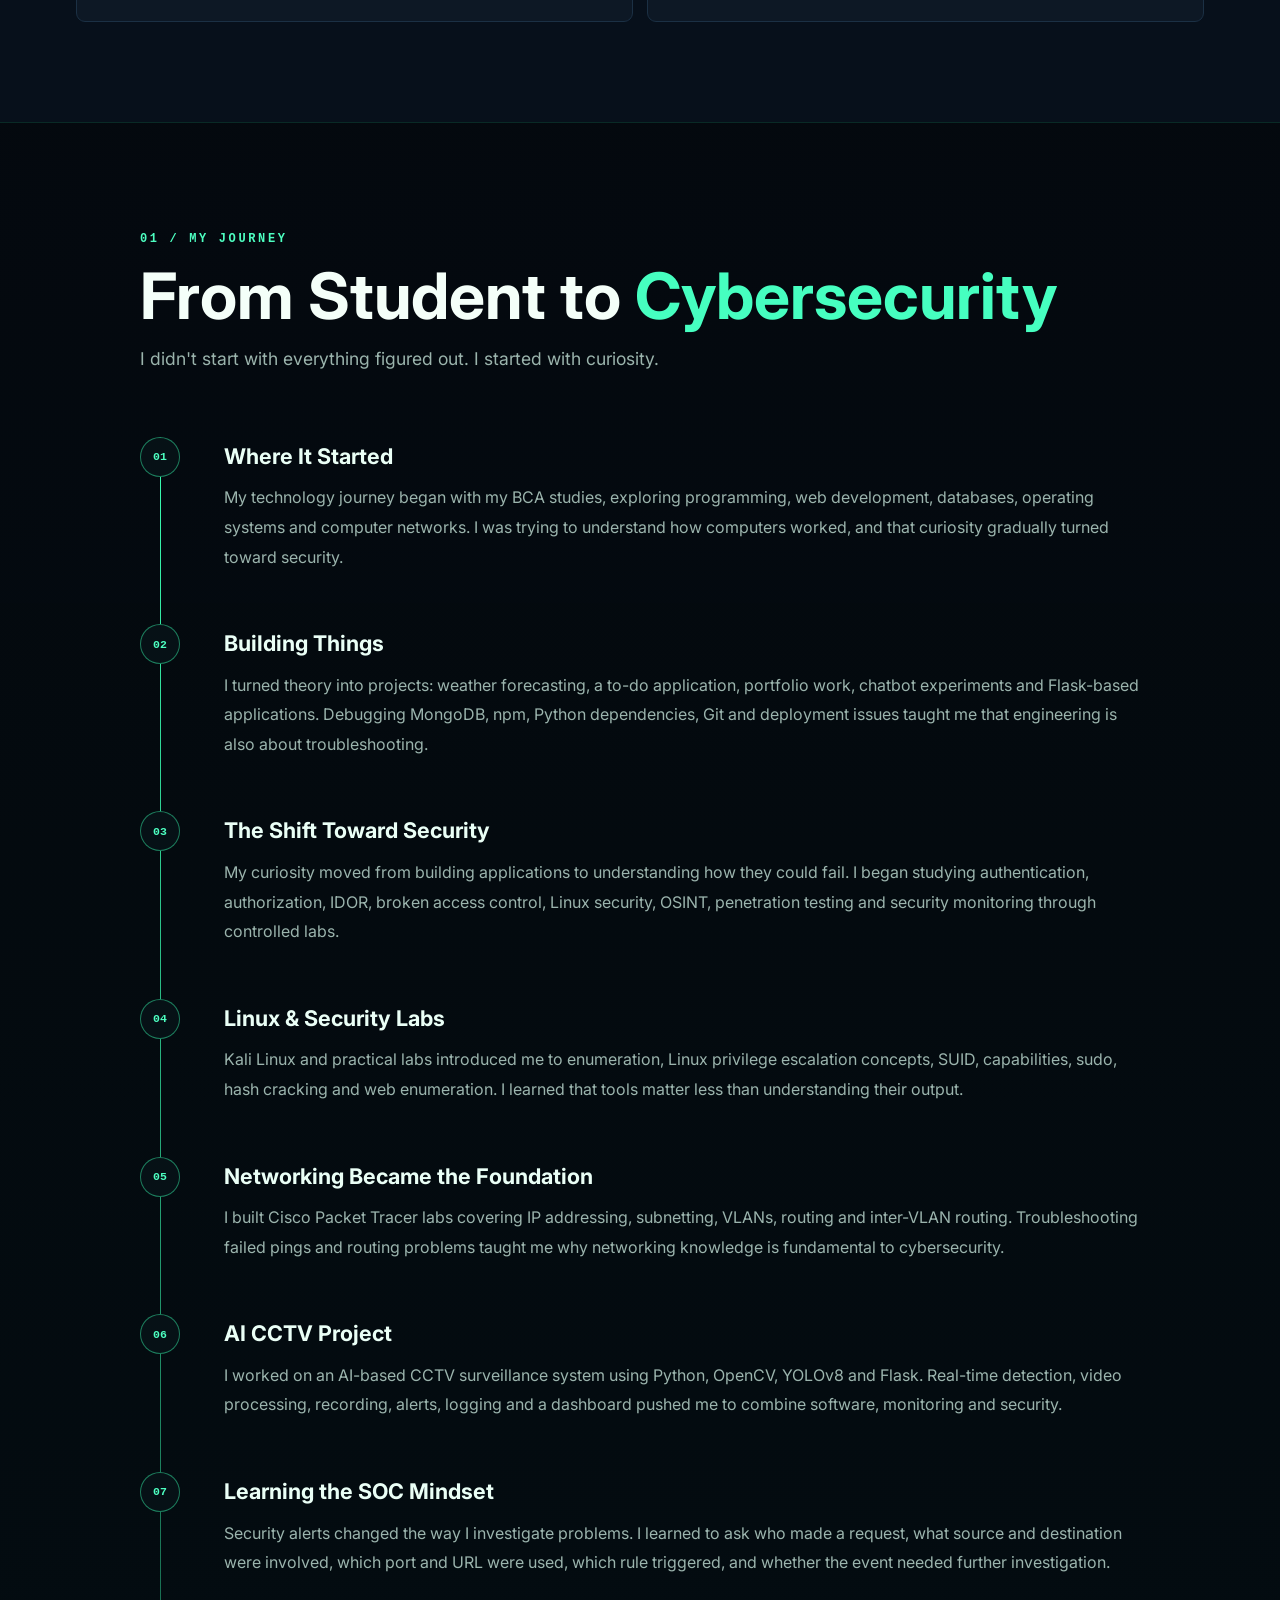
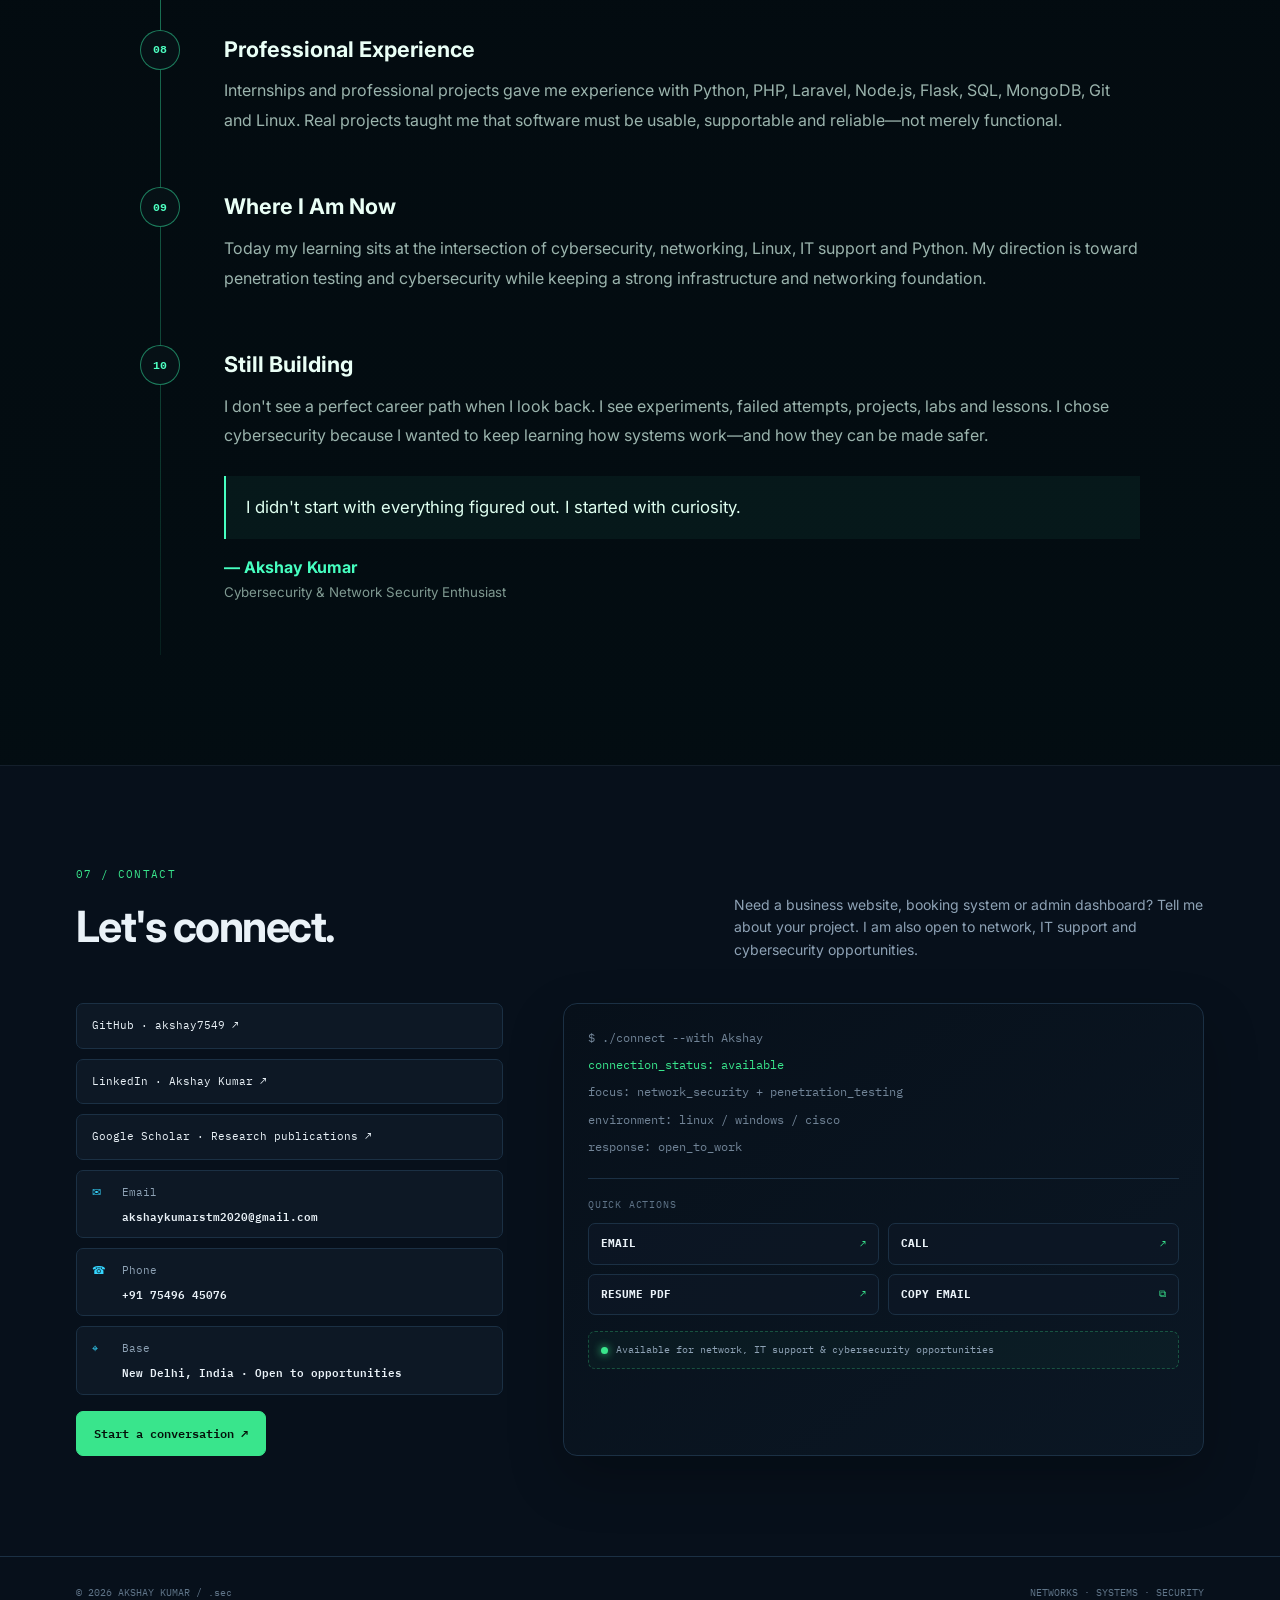
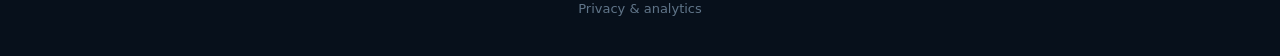
==== commit e04bdfc9: "Remove analytics popup and move preferences to privacy page" ====
--- a/index.html
+++ b/index.html
@@ -67,7 +67,6 @@
 <link rel="stylesheet" href="assets/qa-fixes.css">
 <meta name="robots" content="index, follow, max-image-preview:large">
 <script type="application/ld+json">{"@context": "https://schema.org", "@graph": [{"@type": "Person", "@id": "https://theakshaydev.space/#person", "name": "Akshay Kumar", "url": "https://theakshaydev.space/", "image": "https://theakshaydev.space/assets/akshay-profile-portrait.jpg", "jobTitle": ["Freelance Web Developer", "System & Network Engineer", "Researcher"], "description": "Akshay Kumar, freelance web developer and network engineer in New Delhi. Explore Laravel and Django business websites, booking systems, dashboards and research.", "sameAs": ["https://github.com/akshay7549", "https://www.linkedin.com/in/akshay-kumar-090990249/", "https://scholar.google.com/citations?user=n_KkLYUAAAAJ&hl=en"], "knowsAbout": ["Web development", "Laravel", "Django", "Computer networking", "Linux", "Cybersecurity"], "address": {"@type": "PostalAddress", "addressLocality": "New Delhi", "addressCountry": "IN"}}, {"@type": "WebSite", "@id": "https://theakshaydev.space/#website", "url": "https://theakshaydev.space/", "name": "Akshay Kumar Portfolio", "publisher": {"@id": "https://theakshaydev.space/#person"}}, {"@type": "ProfilePage", "@id": "https://theakshaydev.space/#profile", "url": "https://theakshaydev.space/", "name": "Akshay Kumar | Freelance Web Developer & Network Engineer, Delhi", "mainEntity": {"@id": "https://theakshaydev.space/#person"}, "isPartOf": {"@id": "https://theakshaydev.space/#website"}}]}</script>
-<link rel="stylesheet" href="/assets/visitor-alerts.css">
 </head>
 <body>
 <a class="skip-link" href="#home">Skip to content</a>
@@ -151,7 +150,7 @@
 </main>
 <div class="blog-modal" id="blog-modal" role="dialog" aria-modal="true" aria-labelledby="blog-modal-title"><div class="blog-dialog"><button class="modal-close" id="blog-close" type="button" aria-label="Close article">ESC / CLOSE</button><div class="kicker" id="blog-modal-tag">FIELD NOTE</div><h3 id="blog-modal-title">Security field note</h3><div id="blog-modal-body"></div></div></div>
 
-<footer><div class="wrap footer"><span>© 2026 AKSHAY KUMAR / .sec</span><span>NETWORKS · SYSTEMS · SECURITY</span></div><p style="text-align:center;font:13px system-ui,sans-serif;padding:0 16px 12px"><a href="/privacy.html">Visitor privacy</a></p></footer>
+<footer><div class="wrap footer"><span>© 2026 AKSHAY KUMAR / .sec</span><span>NETWORKS · SYSTEMS · SECURITY</span></div><p style="text-align:center;font:13px system-ui,sans-serif;padding:0 16px 12px"><a href="/privacy.html">Privacy &amp; analytics</a></p></footer>
 <script>
 const header=document.getElementById('header'),toggle=document.getElementById('toggle'),navlinks=document.getElementById('navlinks');
 function setMenu(open,{restoreFocus=false}={}){header.classList.toggle('nav-open',open);toggle.setAttribute('aria-expanded',String(open));toggle.setAttribute('aria-label',open?'Close navigation':'Open navigation');if(restoreFocus)toggle.focus()}
@@ -190,6 +189,6 @@
 
 
 
-<script src="/assets/visitor-alerts.js" defer></script>
+<script src="/assets/visitor-alerts.js?v=20261026b" defer></script>
 </body>
 </html>
